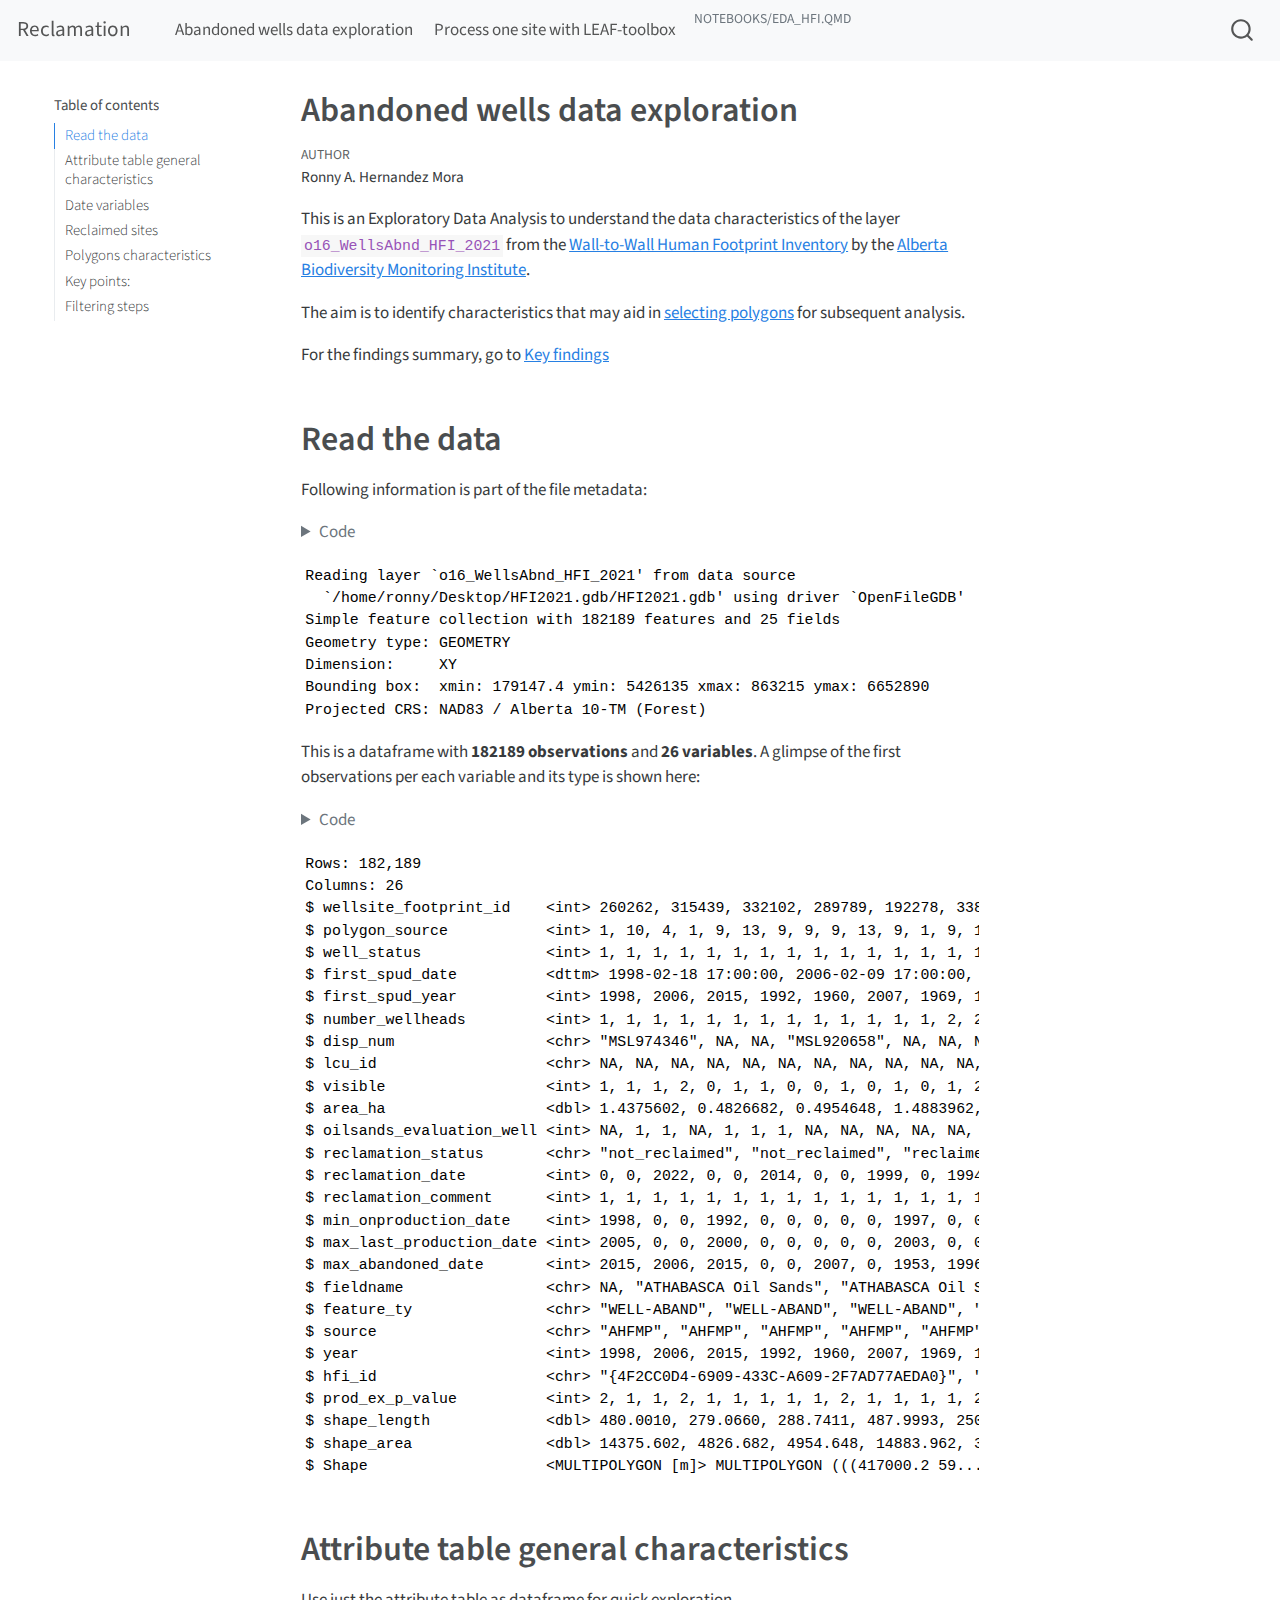
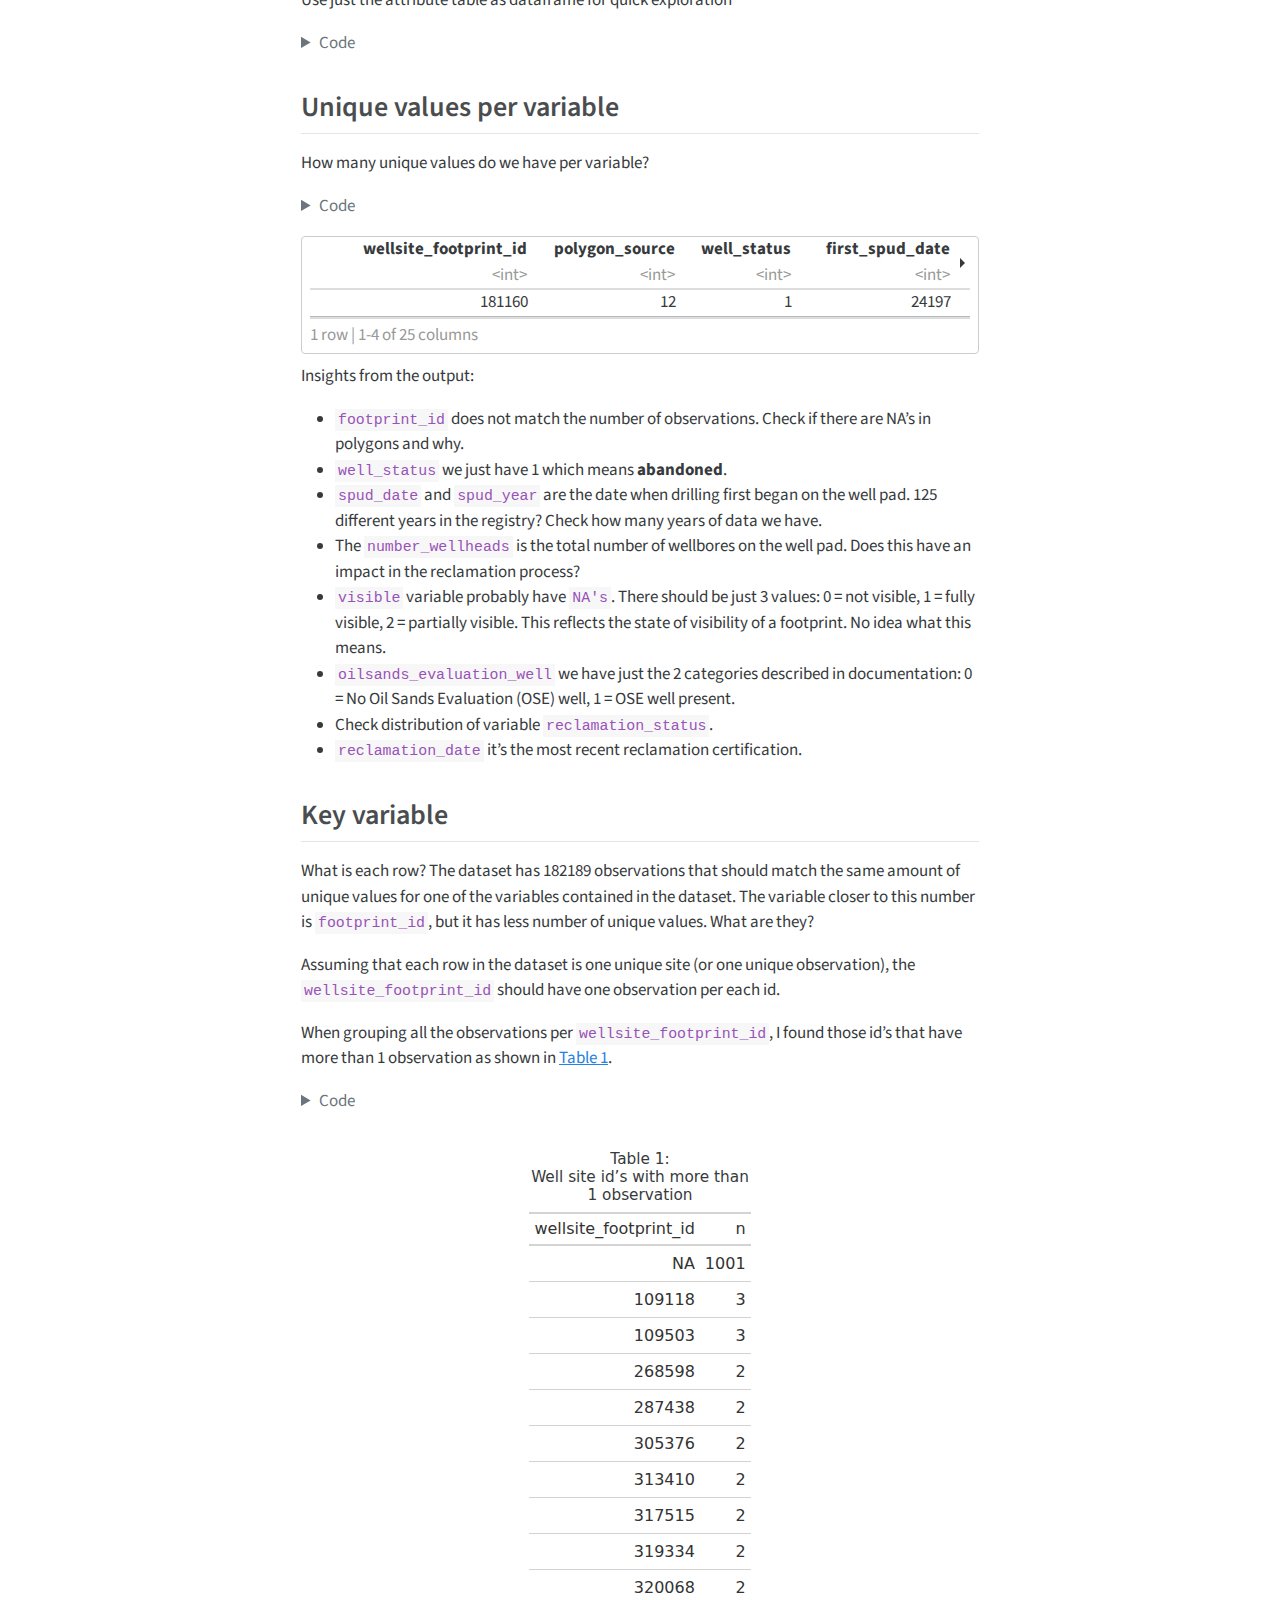
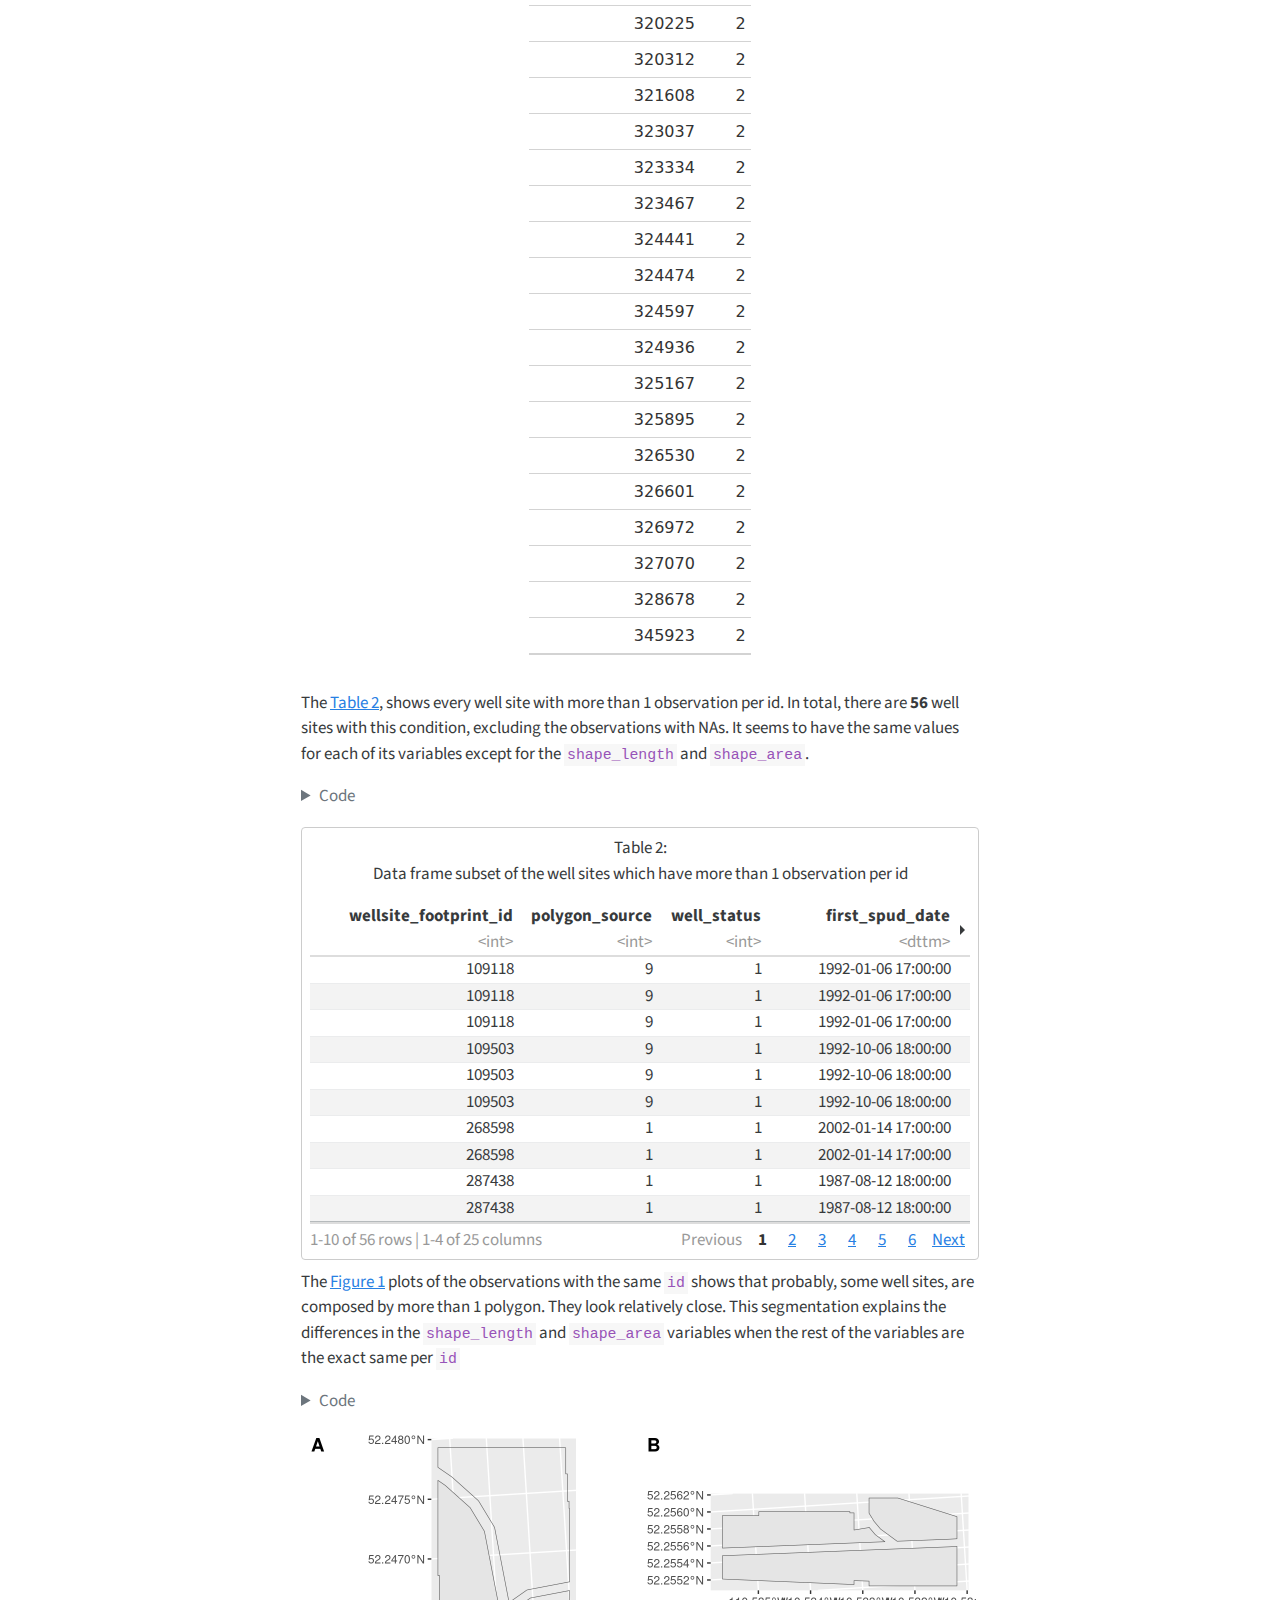
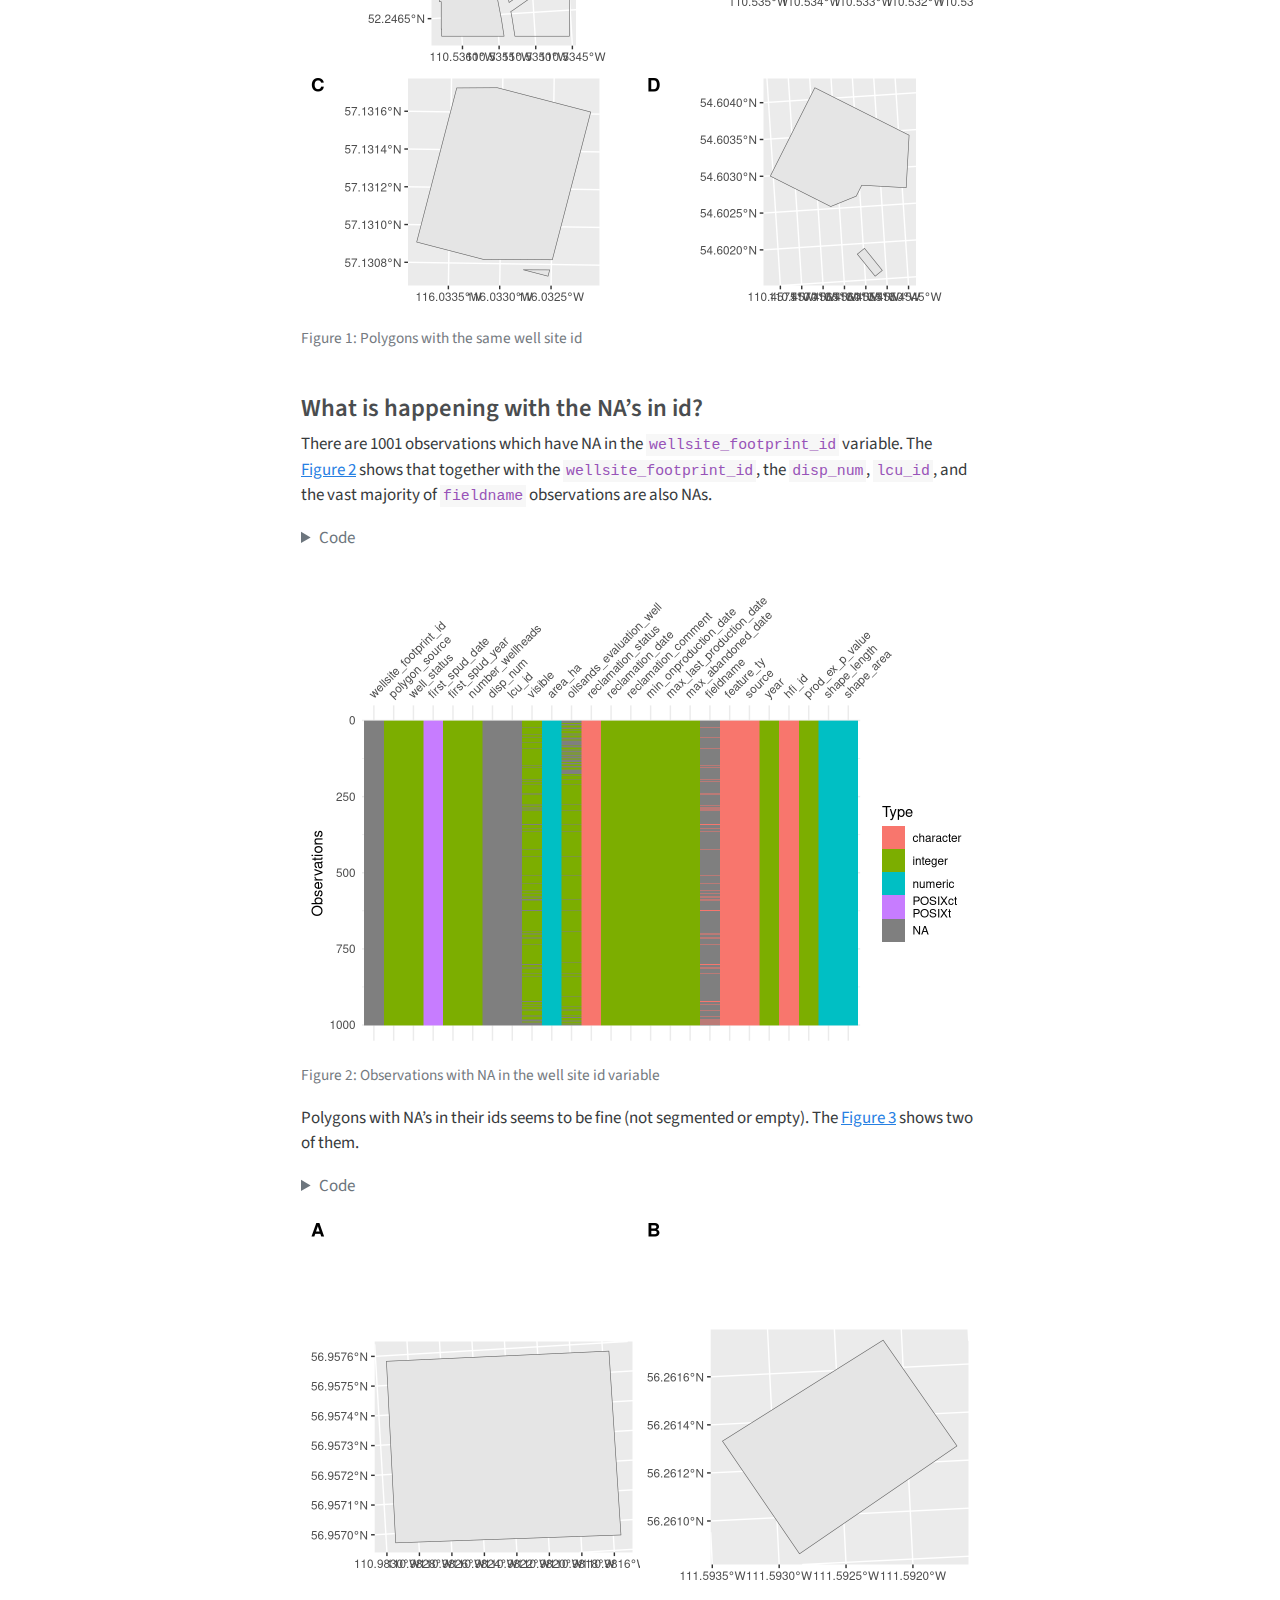
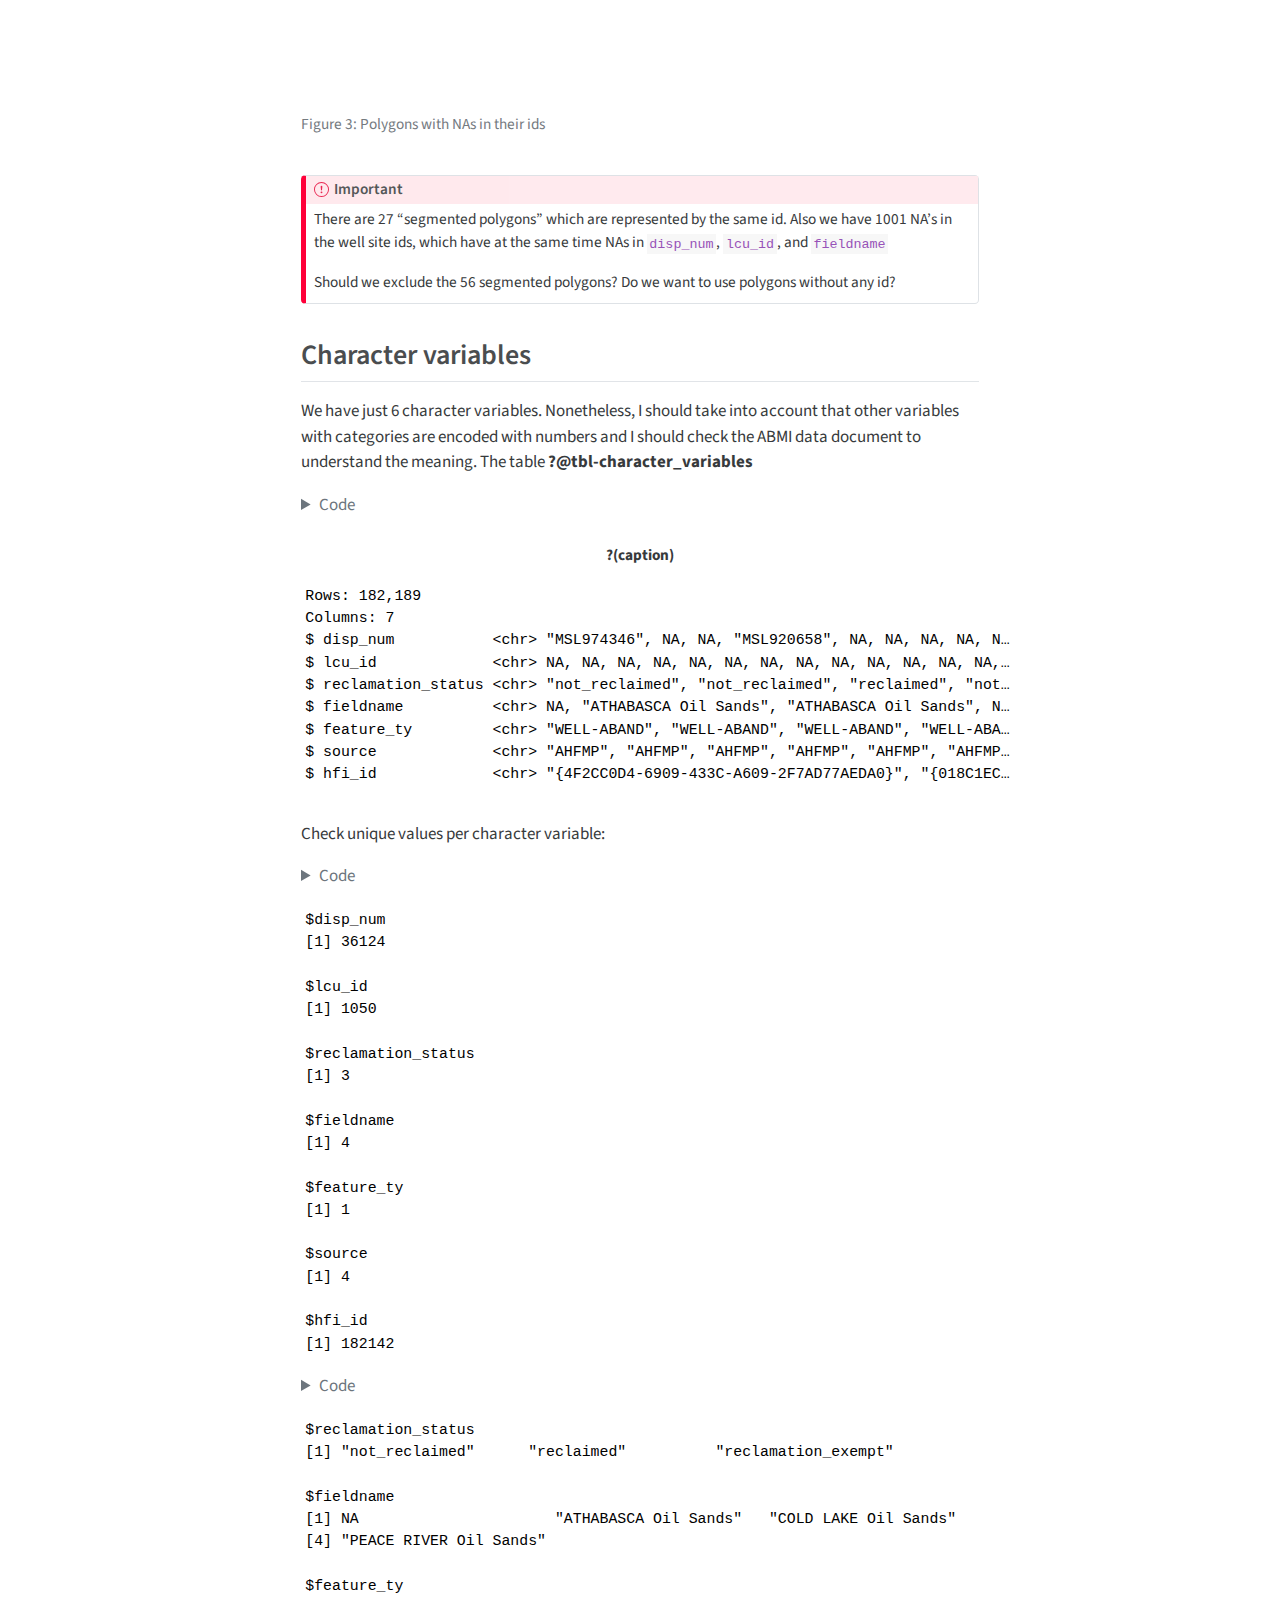
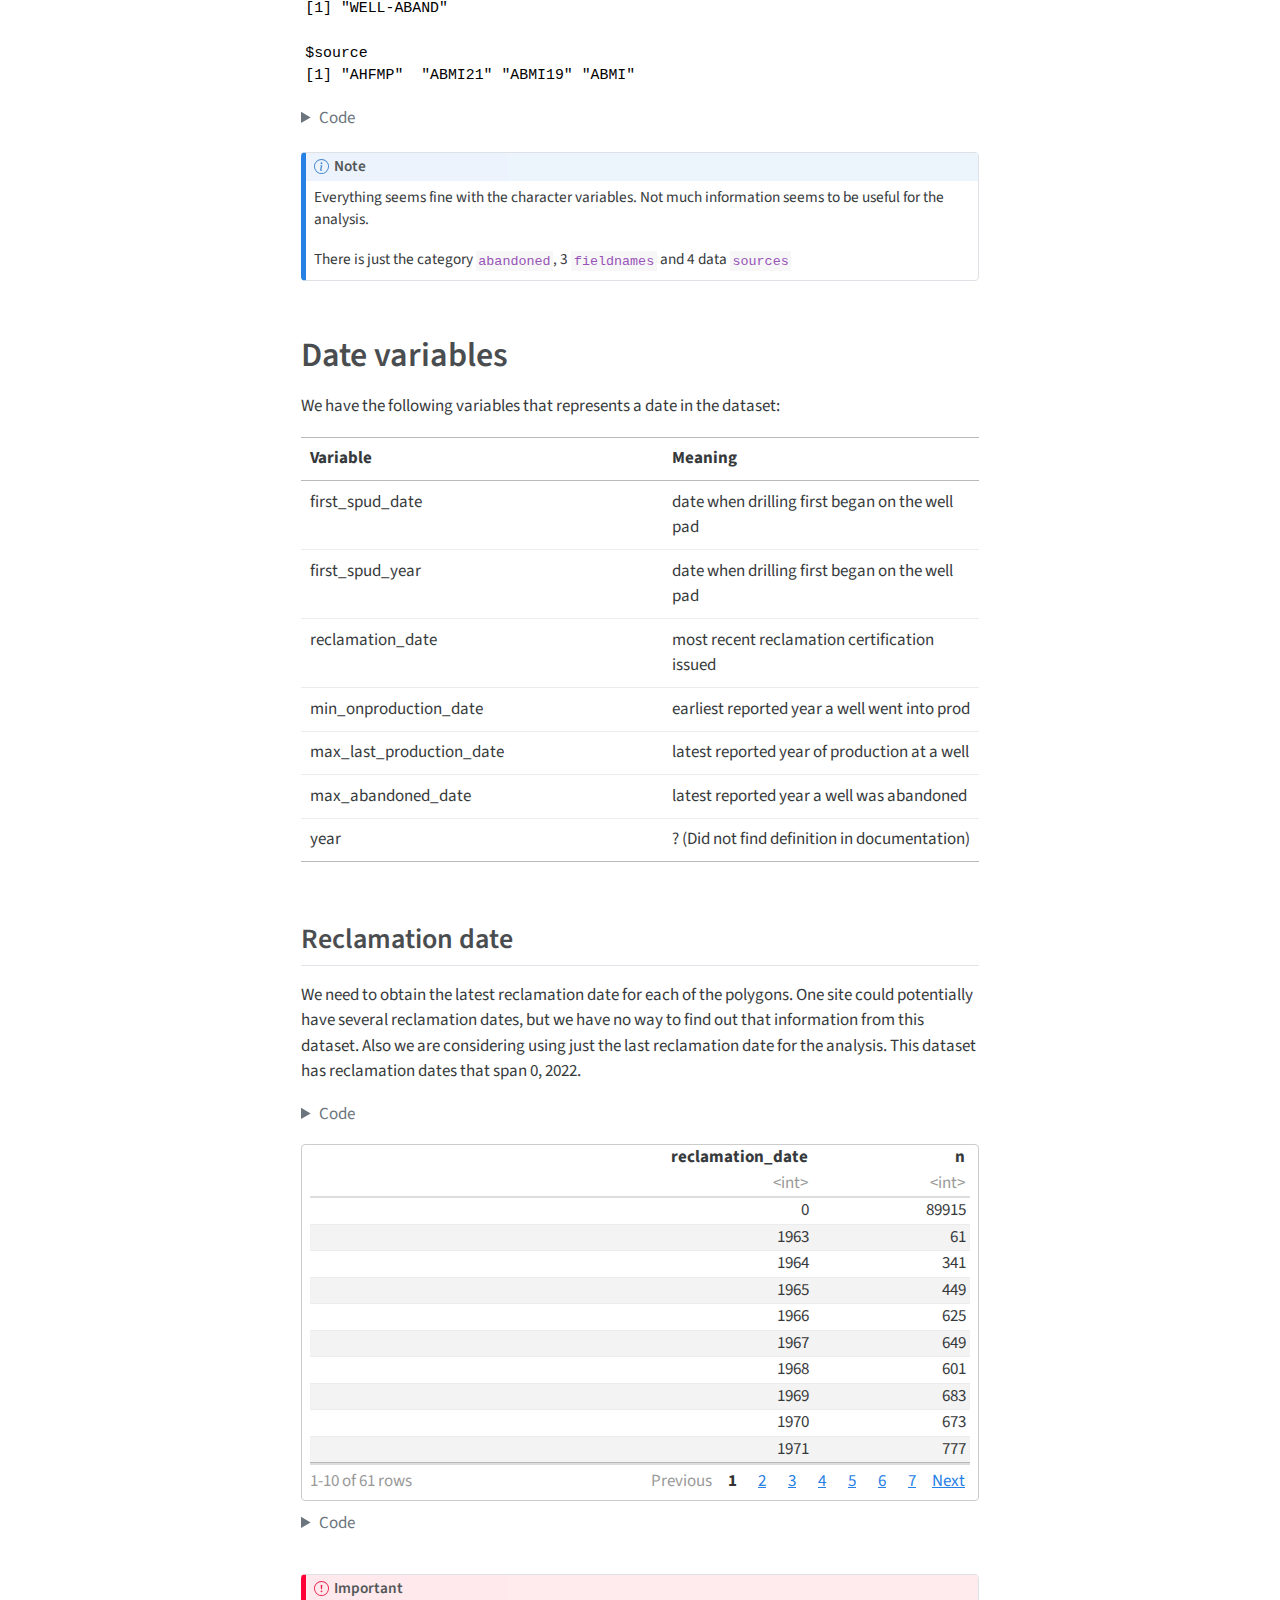
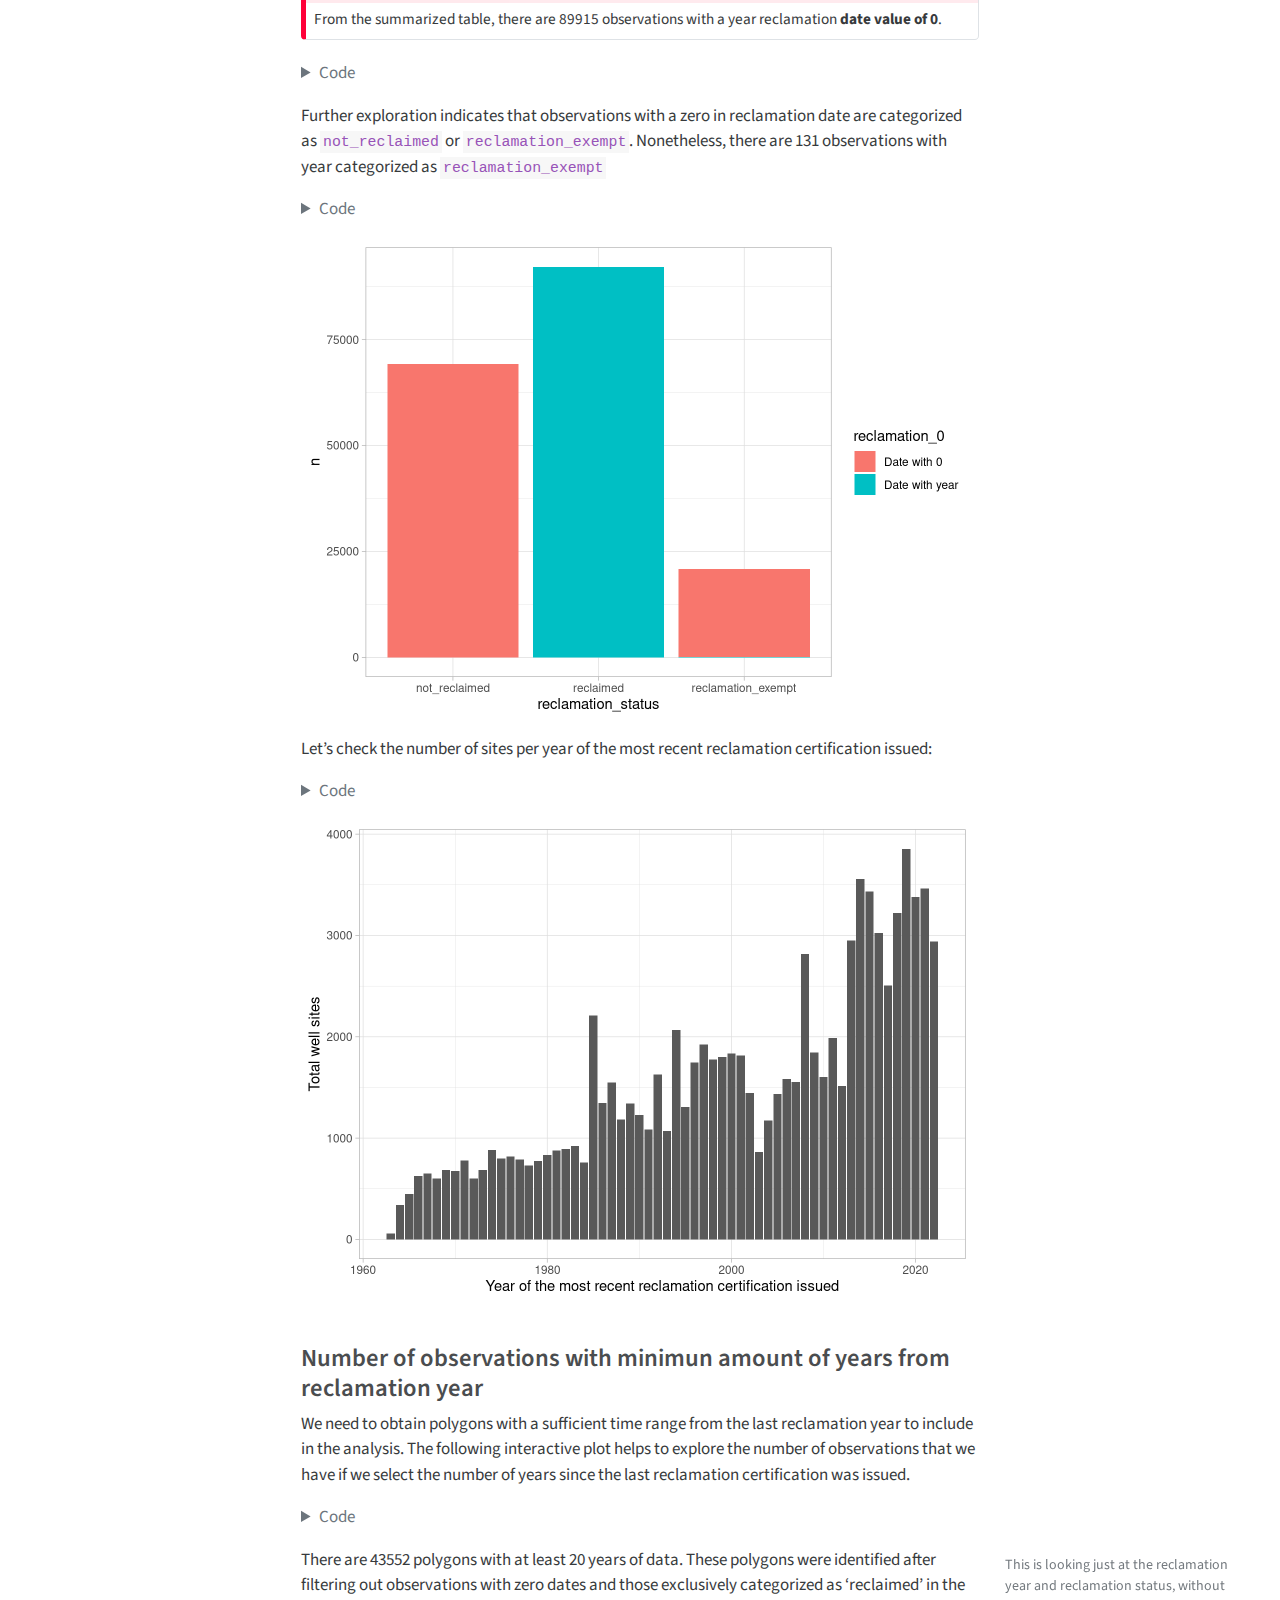
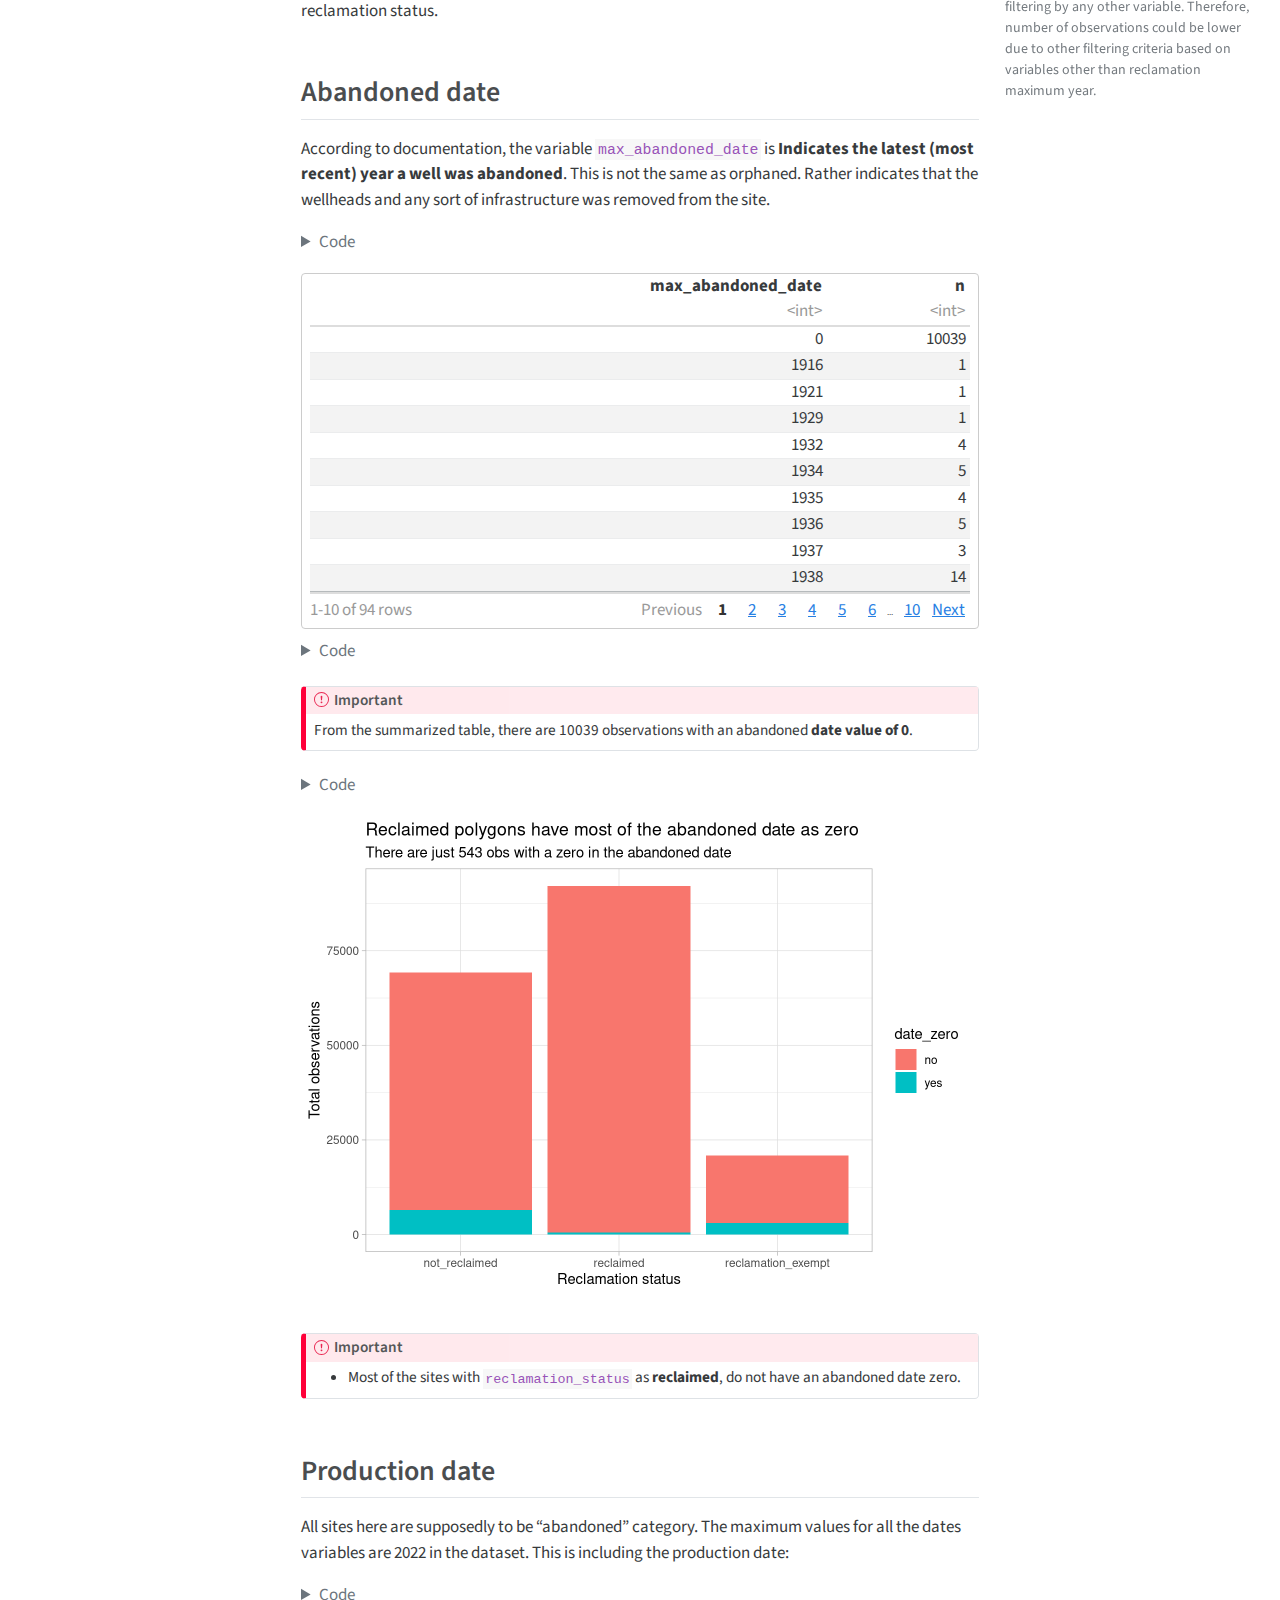
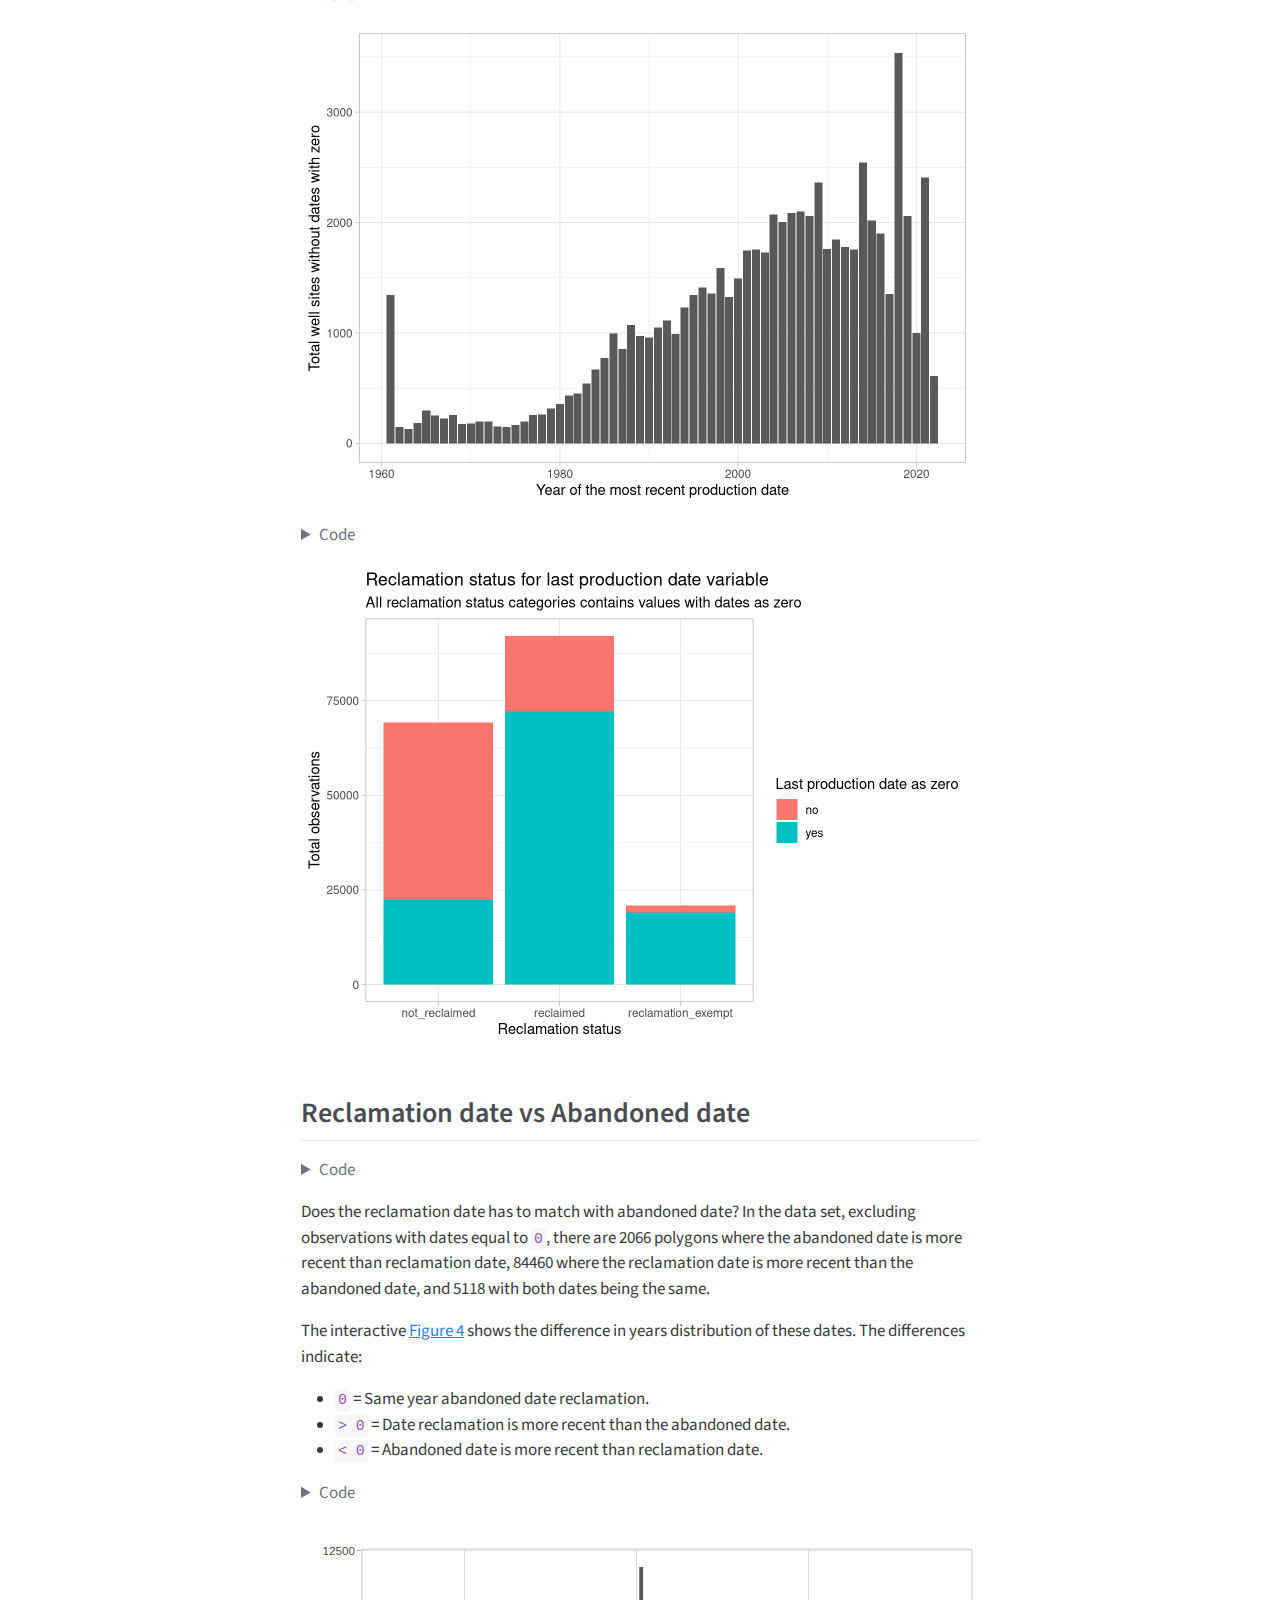
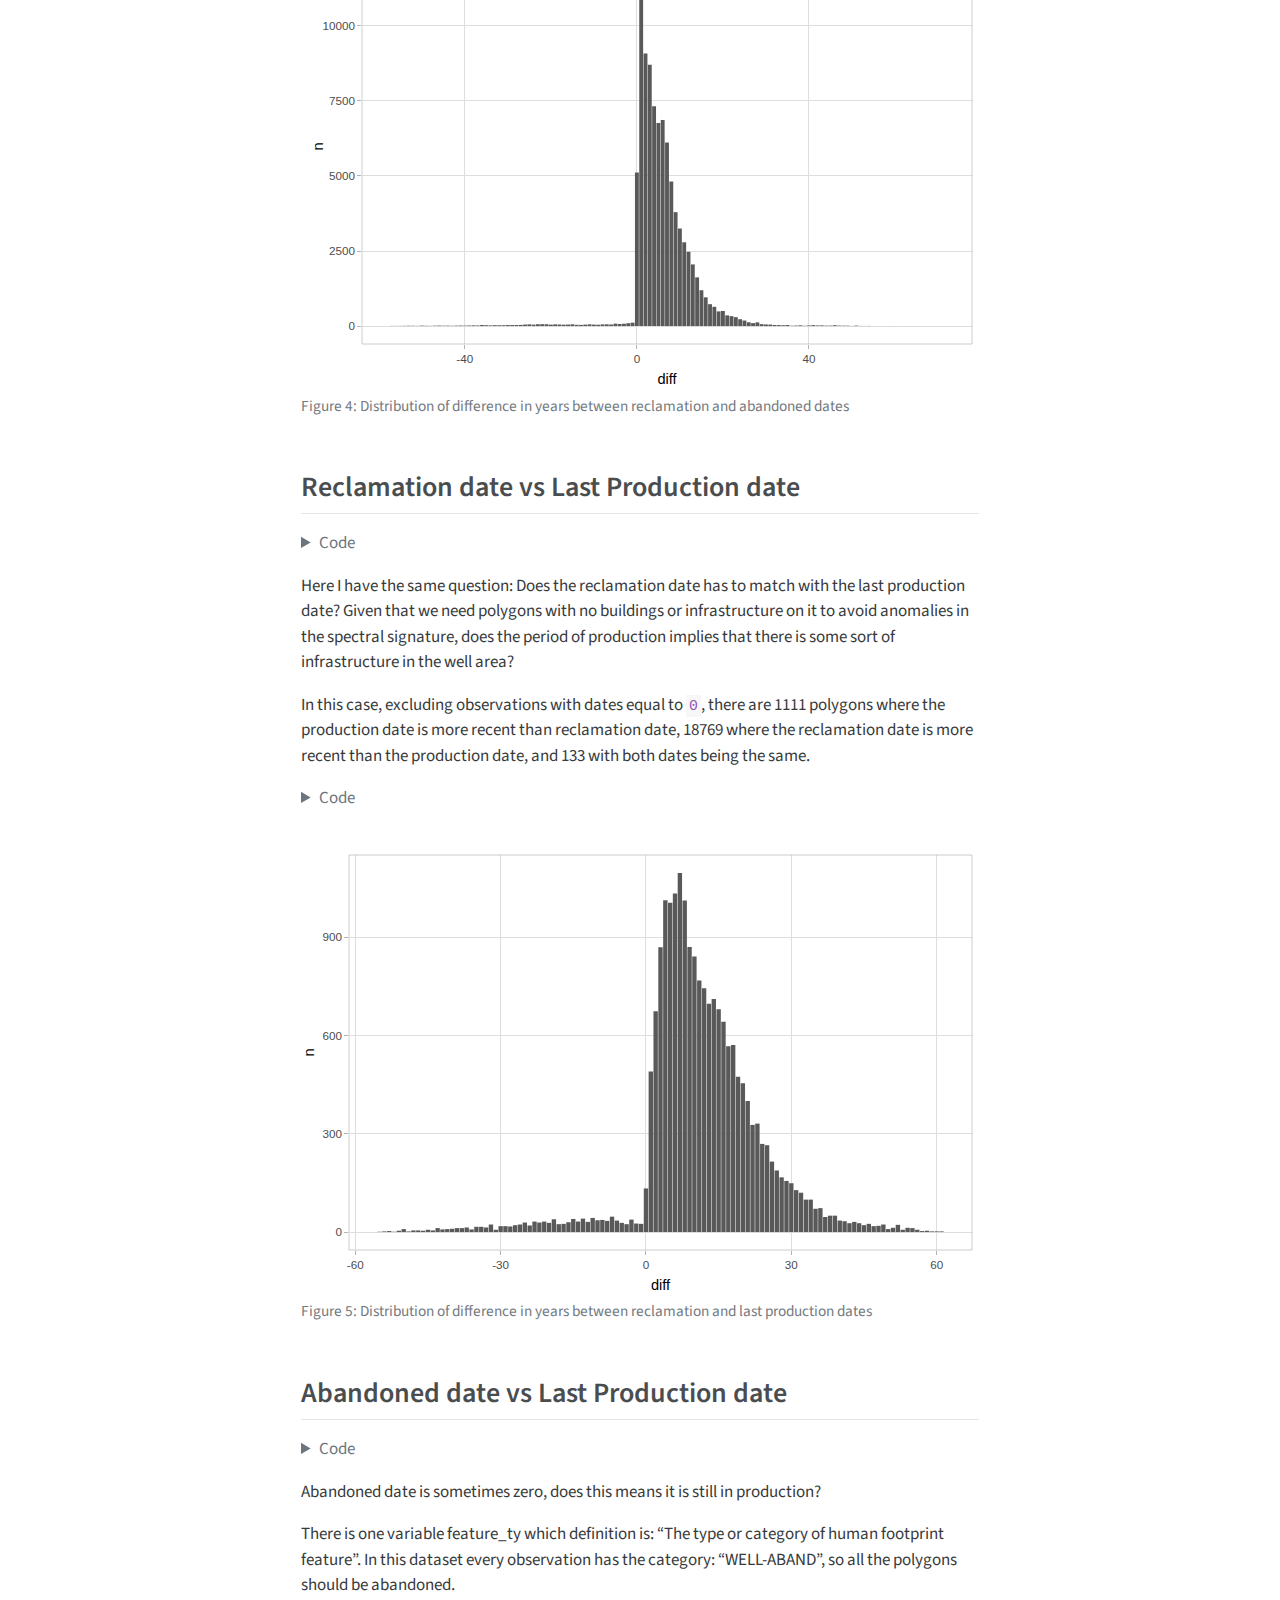
==== abandoned_wells.html @ 8b1ae74c "Built site for gh-pages" ====
<!DOCTYPE html>
<html xmlns="http://www.w3.org/1999/xhtml" lang="en" xml:lang="en"><head>

<meta charset="utf-8">
<meta name="generator" content="quarto-1.3.450">

<meta name="viewport" content="width=device-width, initial-scale=1.0, user-scalable=yes">

<meta name="author" content="Ronny A. Hernandez Mora">

<title>Reclamation - Abandoned wells data exploration</title>
<style>
code{white-space: pre-wrap;}
span.smallcaps{font-variant: small-caps;}
div.columns{display: flex; gap: min(4vw, 1.5em);}
div.column{flex: auto; overflow-x: auto;}
div.hanging-indent{margin-left: 1.5em; text-indent: -1.5em;}
ul.task-list{list-style: none;}
ul.task-list li input[type="checkbox"] {
  width: 0.8em;
  margin: 0 0.8em 0.2em -1em; /* quarto-specific, see https://github.com/quarto-dev/quarto-cli/issues/4556 */ 
  vertical-align: middle;
}
/* CSS for syntax highlighting */
pre > code.sourceCode { white-space: pre; position: relative; }
pre > code.sourceCode > span { display: inline-block; line-height: 1.25; }
pre > code.sourceCode > span:empty { height: 1.2em; }
.sourceCode { overflow: visible; }
code.sourceCode > span { color: inherit; text-decoration: inherit; }
div.sourceCode { margin: 1em 0; }
pre.sourceCode { margin: 0; }
@media screen {
div.sourceCode { overflow: auto; }
}
@media print {
pre > code.sourceCode { white-space: pre-wrap; }
pre > code.sourceCode > span { text-indent: -5em; padding-left: 5em; }
}
pre.numberSource code
  { counter-reset: source-line 0; }
pre.numberSource code > span
  { position: relative; left: -4em; counter-increment: source-line; }
pre.numberSource code > span > a:first-child::before
  { content: counter(source-line);
    position: relative; left: -1em; text-align: right; vertical-align: baseline;
    border: none; display: inline-block;
    -webkit-touch-callout: none; -webkit-user-select: none;
    -khtml-user-select: none; -moz-user-select: none;
    -ms-user-select: none; user-select: none;
    padding: 0 4px; width: 4em;
  }
pre.numberSource { margin-left: 3em;  padding-left: 4px; }
div.sourceCode
  {   }
@media screen {
pre > code.sourceCode > span > a:first-child::before { text-decoration: underline; }
}
</style>


<script src="site_libs/quarto-nav/quarto-nav.js"></script>
<script src="site_libs/quarto-nav/headroom.min.js"></script>
<script src="site_libs/clipboard/clipboard.min.js"></script>
<script src="site_libs/quarto-search/autocomplete.umd.js"></script>
<script src="site_libs/quarto-search/fuse.min.js"></script>
<script src="site_libs/quarto-search/quarto-search.js"></script>
<meta name="quarto:offset" content="./">
<script src="site_libs/quarto-html/quarto.js"></script>
<script src="site_libs/quarto-html/popper.min.js"></script>
<script src="site_libs/quarto-html/tippy.umd.min.js"></script>
<script src="site_libs/quarto-html/anchor.min.js"></script>
<link href="site_libs/quarto-html/tippy.css" rel="stylesheet">
<link href="site_libs/quarto-html/quarto-syntax-highlighting.css" rel="stylesheet" id="quarto-text-highlighting-styles">
<script src="site_libs/bootstrap/bootstrap.min.js"></script>
<link href="site_libs/bootstrap/bootstrap-icons.css" rel="stylesheet">
<link href="site_libs/bootstrap/bootstrap.min.css" rel="stylesheet" id="quarto-bootstrap" data-mode="light">
<script id="quarto-search-options" type="application/json">{
  "location": "navbar",
  "copy-button": false,
  "collapse-after": 3,
  "panel-placement": "end",
  "type": "overlay",
  "limit": 20,
  "language": {
    "search-no-results-text": "No results",
    "search-matching-documents-text": "matching documents",
    "search-copy-link-title": "Copy link to search",
    "search-hide-matches-text": "Hide additional matches",
    "search-more-match-text": "more match in this document",
    "search-more-matches-text": "more matches in this document",
    "search-clear-button-title": "Clear",
    "search-detached-cancel-button-title": "Cancel",
    "search-submit-button-title": "Submit",
    "search-label": "Search"
  }
}</script>

<link href="site_libs/pagedtable-1.1/css/pagedtable.css" rel="stylesheet">
<script src="site_libs/pagedtable-1.1/js/pagedtable.js"></script>
<link href="site_libs/htmltools-fill-0.5.8/fill.css" rel="stylesheet">
<script src="site_libs/htmlwidgets-1.6.4/htmlwidgets.js"></script>
<script src="site_libs/plotly-binding-4.10.4/plotly.js"></script>
<script src="site_libs/typedarray-0.1/typedarray.min.js"></script>
<script src="site_libs/jquery-3.6.0/jquery-3.6.0.min.js"></script>
<link href="site_libs/crosstalk-1.2.1/css/crosstalk.min.css" rel="stylesheet">
<script src="site_libs/crosstalk-1.2.1/js/crosstalk.min.js"></script>
<link href="site_libs/plotly-htmlwidgets-css-2.11.1/plotly-htmlwidgets.css" rel="stylesheet">
<script src="site_libs/plotly-main-2.11.1/plotly-latest.min.js"></script>
<link href="site_libs/datatables-css-0.0.0/datatables-crosstalk.css" rel="stylesheet">
<script src="site_libs/datatables-binding-0.32/datatables.js"></script>
<link href="site_libs/dt-core-1.13.6/css/jquery.dataTables.min.css" rel="stylesheet">
<link href="site_libs/dt-core-1.13.6/css/jquery.dataTables.extra.css" rel="stylesheet">
<script src="site_libs/dt-core-1.13.6/js/jquery.dataTables.min.js"></script>


<link rel="stylesheet" href="styles.css">
</head>

<body class="floating nav-fixed slimcontent">

<div id="quarto-search-results"></div>
  <header id="quarto-header" class="headroom fixed-top">
    <nav class="navbar navbar-expand-lg navbar-dark ">
      <div class="navbar-container container-fluid">
      <div class="navbar-brand-container">
    <a class="navbar-brand" href="./index.html">
    <span class="navbar-title">Reclamation</span>
    </a>
  </div>
            <div id="quarto-search" class="" title="Search"></div>
          <button class="navbar-toggler" type="button" data-bs-toggle="collapse" data-bs-target="#navbarCollapse" aria-controls="navbarCollapse" aria-expanded="false" aria-label="Toggle navigation" onclick="if (window.quartoToggleHeadroom) { window.quartoToggleHeadroom(); }">
  <span class="navbar-toggler-icon"></span>
</button>
          <div class="collapse navbar-collapse" id="navbarCollapse">
            <ul class="navbar-nav navbar-nav-scroll me-auto">
  <li class="nav-item">
    <a class="nav-link" href="./notebooks/abandoned_wells.html" rel="" target="">
 <span class="menu-text">Abandoned wells data exploration</span></a>
  </li>  
  <li class="nav-item">
    <a class="nav-link" href="./notebooks/leaf_process.html" rel="" target="">
 <span class="menu-text">Process one site with LEAF-toolbox</span></a>
  </li>  
  <li class="dropdown-header">
 <span class="menu-text">notebooks/eda_hfi.qmd</span></li>
</ul>
            <div class="quarto-navbar-tools ms-auto">
</div>
          </div> <!-- /navcollapse -->
      </div> <!-- /container-fluid -->
    </nav>
</header>
<!-- content -->
<div id="quarto-content" class="quarto-container page-columns page-rows-contents page-layout-article page-navbar">
<!-- sidebar -->
  <nav id="quarto-sidebar" class="sidebar collapse collapse-horizontal sidebar-navigation floating overflow-auto">
    <nav id="TOC" role="doc-toc" class="toc-active">
    <h2 id="toc-title">Table of contents</h2>
   
  <ul>
  <li><a href="#read-the-data" id="toc-read-the-data" class="nav-link active" data-scroll-target="#read-the-data">Read the data</a></li>
  <li><a href="#attribute-table-general-characteristics" id="toc-attribute-table-general-characteristics" class="nav-link" data-scroll-target="#attribute-table-general-characteristics">Attribute table general characteristics</a>
  <ul class="collapse">
  <li><a href="#unique-values-per-variable" id="toc-unique-values-per-variable" class="nav-link" data-scroll-target="#unique-values-per-variable">Unique values per variable</a></li>
  <li><a href="#key-variable" id="toc-key-variable" class="nav-link" data-scroll-target="#key-variable">Key variable</a>
  <ul class="collapse">
  <li><a href="#what-is-happening-with-the-nas-in-id" id="toc-what-is-happening-with-the-nas-in-id" class="nav-link" data-scroll-target="#what-is-happening-with-the-nas-in-id">What is happening with the NA’s in id?</a></li>
  </ul></li>
  <li><a href="#character-variables" id="toc-character-variables" class="nav-link" data-scroll-target="#character-variables">Character variables</a></li>
  </ul></li>
  <li><a href="#date-variables" id="toc-date-variables" class="nav-link" data-scroll-target="#date-variables">Date variables</a>
  <ul class="collapse">
  <li><a href="#reclamation-date" id="toc-reclamation-date" class="nav-link" data-scroll-target="#reclamation-date">Reclamation date</a>
  <ul class="collapse">
  <li><a href="#number-of-observations-with-minimun-amount-of-years-from-reclamation-year" id="toc-number-of-observations-with-minimun-amount-of-years-from-reclamation-year" class="nav-link" data-scroll-target="#number-of-observations-with-minimun-amount-of-years-from-reclamation-year">Number of observations with minimun amount of years from reclamation year</a></li>
  </ul></li>
  <li><a href="#abandoned-date" id="toc-abandoned-date" class="nav-link" data-scroll-target="#abandoned-date">Abandoned date</a></li>
  <li><a href="#production-date" id="toc-production-date" class="nav-link" data-scroll-target="#production-date">Production date</a></li>
  <li><a href="#reclamation-date-vs-abandoned-date" id="toc-reclamation-date-vs-abandoned-date" class="nav-link" data-scroll-target="#reclamation-date-vs-abandoned-date">Reclamation date vs Abandoned date</a></li>
  <li><a href="#reclamation-date-vs-last-production-date" id="toc-reclamation-date-vs-last-production-date" class="nav-link" data-scroll-target="#reclamation-date-vs-last-production-date">Reclamation date vs Last Production date</a></li>
  <li><a href="#abandoned-date-vs-last-production-date" id="toc-abandoned-date-vs-last-production-date" class="nav-link" data-scroll-target="#abandoned-date-vs-last-production-date">Abandoned date vs Last Production date</a></li>
  </ul></li>
  <li><a href="#reclaimed-sites" id="toc-reclaimed-sites" class="nav-link" data-scroll-target="#reclaimed-sites">Reclaimed sites</a></li>
  <li><a href="#polygons-characteristics" id="toc-polygons-characteristics" class="nav-link" data-scroll-target="#polygons-characteristics">Polygons characteristics</a></li>
  <li><a href="#key-points" id="toc-key-points" class="nav-link" data-scroll-target="#key-points">Key points:</a></li>
  <li><a href="#filtering-steps" id="toc-filtering-steps" class="nav-link" data-scroll-target="#filtering-steps">Filtering steps</a></li>
  </ul>
</nav>
</nav>
<div id="quarto-sidebar-glass" data-bs-toggle="collapse" data-bs-target="#quarto-sidebar,#quarto-sidebar-glass"></div>
<!-- margin-sidebar -->
    <div id="quarto-margin-sidebar" class="sidebar margin-sidebar">
    </div>
<!-- main -->
<main class="content page-columns page-full" id="quarto-document-content">

<header id="title-block-header" class="quarto-title-block default">
<div class="quarto-title">
<h1 class="title">Abandoned wells data exploration</h1>
</div>



<div class="quarto-title-meta">

    <div>
    <div class="quarto-title-meta-heading">Author</div>
    <div class="quarto-title-meta-contents">
             <p>Ronny A. Hernandez Mora </p>
          </div>
  </div>
    
  
    
  </div>
  

</header>

<p>This is an Exploratory Data Analysis to understand the data characteristics of the layer <code>o16_WellsAbnd_HFI_2021</code> from the <a href="https://abmi.ca/home/data-analytics/da-top/da-product-overview/Human-Footprint-Products/HF-inventory.html">Wall-to-Wall Human Footprint Inventory</a> by the <a href="https://abmi.ca/home.html">Alberta Biodiversity Monitoring Institute</a>.</p>
<p>The aim is to identify characteristics that may aid in <a href="https://github.com/ronnyhdez/reclaimed_sites_ab/issues/6">selecting polygons</a> for subsequent analysis.</p>
<p>For the findings summary, go to <a href="https://ronnyhdez.github.io/reclaimed_sites_ab/abandoned_wells.html#key-points">Key findings</a></p>
<section id="read-the-data" class="level1">
<h1>Read the data</h1>
<p>Following information is part of the file metadata:</p>
<div class="cell">
<details>
<summary>Code</summary>
<div class="sourceCode cell-code" id="cb1"><pre class="sourceCode numberSource r number-lines code-with-copy"><code class="sourceCode r"><span id="cb1-1"><a href="#cb1-1"></a>abandoned_wells <span class="ot">&lt;-</span> <span class="fu">st_read</span>(<span class="at">dsn =</span> here<span class="sc">::</span><span class="fu">here</span>(<span class="st">'data/HFI2021.gdb/HFI2021.gdb'</span>),</span>
<span id="cb1-2"><a href="#cb1-2"></a>                           <span class="at">layer =</span> <span class="st">'o16_WellsAbnd_HFI_2021'</span>) <span class="sc">|&gt;</span> </span>
<span id="cb1-3"><a href="#cb1-3"></a>        <span class="fu">clean_names</span>() <span class="sc">|&gt;</span></span>
<span id="cb1-4"><a href="#cb1-4"></a>        <span class="fu">mutate</span>(<span class="at">reclamation_status =</span> <span class="fu">case_when</span>(</span>
<span id="cb1-5"><a href="#cb1-5"></a>               reclamation_status <span class="sc">==</span> <span class="dv">1</span> <span class="sc">~</span> <span class="st">"not_reclaimed"</span>,</span>
<span id="cb1-6"><a href="#cb1-6"></a>               reclamation_status <span class="sc">==</span> <span class="dv">2</span> <span class="sc">~</span> <span class="st">"reclamation_exempt"</span>,</span>
<span id="cb1-7"><a href="#cb1-7"></a>               reclamation_status <span class="sc">==</span> <span class="dv">3</span> <span class="sc">~</span> <span class="st">"reclaimed"</span>,</span>
<span id="cb1-8"><a href="#cb1-8"></a>               <span class="at">.default =</span> <span class="st">"no_data"</span></span>
<span id="cb1-9"><a href="#cb1-9"></a>        )) </span></code><button title="Copy to Clipboard" class="code-copy-button"><i class="bi"></i></button></pre></div>
</details>
<div class="cell-output cell-output-stdout">
<pre><code>Reading layer `o16_WellsAbnd_HFI_2021' from data source 
  `/home/ronny/Desktop/HFI2021.gdb/HFI2021.gdb' using driver `OpenFileGDB'
Simple feature collection with 182189 features and 25 fields
Geometry type: GEOMETRY
Dimension:     XY
Bounding box:  xmin: 179147.4 ymin: 5426135 xmax: 863215 ymax: 6652890
Projected CRS: NAD83 / Alberta 10-TM (Forest)</code></pre>
</div>
</div>
<p>This is a dataframe with <strong>182189 observations</strong> and <strong>26 variables</strong>. A glimpse of the first observations per each variable and its type is shown here:</p>
<div class="cell">
<details>
<summary>Code</summary>
<div class="sourceCode cell-code" id="cb3"><pre class="sourceCode numberSource r number-lines code-with-copy"><code class="sourceCode r"><span id="cb3-1"><a href="#cb3-1"></a><span class="fu">glimpse</span>(abandoned_wells)</span></code><button title="Copy to Clipboard" class="code-copy-button"><i class="bi"></i></button></pre></div>
</details>
<div class="cell-output cell-output-stdout">
<pre><code>Rows: 182,189
Columns: 26
$ wellsite_footprint_id    &lt;int&gt; 260262, 315439, 332102, 289789, 192278, 33825…
$ polygon_source           &lt;int&gt; 1, 10, 4, 1, 9, 13, 9, 9, 9, 13, 9, 1, 9, 1, …
$ well_status              &lt;int&gt; 1, 1, 1, 1, 1, 1, 1, 1, 1, 1, 1, 1, 1, 1, 1, …
$ first_spud_date          &lt;dttm&gt; 1998-02-18 17:00:00, 2006-02-09 17:00:00, 20…
$ first_spud_year          &lt;int&gt; 1998, 2006, 2015, 1992, 1960, 2007, 1969, 195…
$ number_wellheads         &lt;int&gt; 1, 1, 1, 1, 1, 1, 1, 1, 1, 1, 1, 1, 1, 2, 2, …
$ disp_num                 &lt;chr&gt; "MSL974346", NA, NA, "MSL920658", NA, NA, NA,…
$ lcu_id                   &lt;chr&gt; NA, NA, NA, NA, NA, NA, NA, NA, NA, NA, NA, N…
$ visible                  &lt;int&gt; 1, 1, 1, 2, 0, 1, 1, 0, 0, 1, 0, 1, 0, 1, 2, …
$ area_ha                  &lt;dbl&gt; 1.4375602, 0.4826682, 0.4954648, 1.4883962, 0…
$ oilsands_evaluation_well &lt;int&gt; NA, 1, 1, NA, 1, 1, 1, NA, NA, NA, NA, NA, NA…
$ reclamation_status       &lt;chr&gt; "not_reclaimed", "not_reclaimed", "reclaimed"…
$ reclamation_date         &lt;int&gt; 0, 0, 2022, 0, 0, 2014, 0, 0, 1999, 0, 1994, …
$ reclamation_comment      &lt;int&gt; 1, 1, 1, 1, 1, 1, 1, 1, 1, 1, 1, 1, 1, 1, 1, …
$ min_onproduction_date    &lt;int&gt; 1998, 0, 0, 1992, 0, 0, 0, 0, 0, 1997, 0, 0, …
$ max_last_production_date &lt;int&gt; 2005, 0, 0, 2000, 0, 0, 0, 0, 0, 2003, 0, 0, …
$ max_abandoned_date       &lt;int&gt; 2015, 2006, 2015, 0, 0, 2007, 0, 1953, 1996, …
$ fieldname                &lt;chr&gt; NA, "ATHABASCA Oil Sands", "ATHABASCA Oil San…
$ feature_ty               &lt;chr&gt; "WELL-ABAND", "WELL-ABAND", "WELL-ABAND", "WE…
$ source                   &lt;chr&gt; "AHFMP", "AHFMP", "AHFMP", "AHFMP", "AHFMP", …
$ year                     &lt;int&gt; 1998, 2006, 2015, 1992, 1960, 2007, 1969, 195…
$ hfi_id                   &lt;chr&gt; "{4F2CC0D4-6909-433C-A609-2F7AD77AEDA0}", "{0…
$ prod_ex_p_value          &lt;int&gt; 2, 1, 1, 2, 1, 1, 1, 1, 1, 2, 1, 1, 1, 1, 2, …
$ shape_length             &lt;dbl&gt; 480.0010, 279.0660, 288.7411, 487.9993, 250.6…
$ shape_area               &lt;dbl&gt; 14375.602, 4826.682, 4954.648, 14883.962, 392…
$ Shape                    &lt;MULTIPOLYGON [m]&gt; MULTIPOLYGON (((417000.2 59..., …</code></pre>
</div>
</div>
</section>
<section id="attribute-table-general-characteristics" class="level1">
<h1>Attribute table general characteristics</h1>
<p>Use just the attribute table as dataframe for quick exploration</p>
<div class="cell">
<details>
<summary>Code</summary>
<div class="sourceCode cell-code" id="cb5"><pre class="sourceCode numberSource r number-lines code-with-copy"><code class="sourceCode r"><span id="cb5-1"><a href="#cb5-1"></a>abandoned_wells_df <span class="ot">&lt;-</span> abandoned_wells <span class="sc">|&gt;</span> </span>
<span id="cb5-2"><a href="#cb5-2"></a>        <span class="fu">st_drop_geometry</span>()</span></code><button title="Copy to Clipboard" class="code-copy-button"><i class="bi"></i></button></pre></div>
</details>
</div>
<section id="unique-values-per-variable" class="level2">
<h2 class="anchored" data-anchor-id="unique-values-per-variable">Unique values per variable</h2>
<p>How many unique values do we have per variable?</p>
<div class="cell">
<details>
<summary>Code</summary>
<div class="sourceCode cell-code" id="cb6"><pre class="sourceCode numberSource r number-lines code-with-copy"><code class="sourceCode r"><span id="cb6-1"><a href="#cb6-1"></a>abandoned_wells_df <span class="sc">|&gt;</span> </span>
<span id="cb6-2"><a href="#cb6-2"></a>        <span class="fu">map_dfr</span>(<span class="sc">~</span><span class="fu">n_distinct</span>(.x)) <span class="sc">|&gt;</span> </span>
<span id="cb6-3"><a href="#cb6-3"></a>        <span class="fu">paged_table</span>()</span></code><button title="Copy to Clipboard" class="code-copy-button"><i class="bi"></i></button></pre></div>
</details>
<div class="cell-output-display">

<div data-pagedtable="false">
  <script data-pagedtable-source="" type="application/json">
{"columns":[{"label":["wellsite_footprint_id"],"name":[1],"type":["int"],"align":["right"]},{"label":["polygon_source"],"name":[2],"type":["int"],"align":["right"]},{"label":["well_status"],"name":[3],"type":["int"],"align":["right"]},{"label":["first_spud_date"],"name":[4],"type":["int"],"align":["right"]},{"label":["first_spud_year"],"name":[5],"type":["int"],"align":["right"]},{"label":["number_wellheads"],"name":[6],"type":["int"],"align":["right"]},{"label":["disp_num"],"name":[7],"type":["int"],"align":["right"]},{"label":["lcu_id"],"name":[8],"type":["int"],"align":["right"]},{"label":["visible"],"name":[9],"type":["int"],"align":["right"]},{"label":["area_ha"],"name":[10],"type":["int"],"align":["right"]},{"label":["oilsands_evaluation_well"],"name":[11],"type":["int"],"align":["right"]},{"label":["reclamation_status"],"name":[12],"type":["int"],"align":["right"]},{"label":["reclamation_date"],"name":[13],"type":["int"],"align":["right"]},{"label":["reclamation_comment"],"name":[14],"type":["int"],"align":["right"]},{"label":["min_onproduction_date"],"name":[15],"type":["int"],"align":["right"]},{"label":["max_last_production_date"],"name":[16],"type":["int"],"align":["right"]},{"label":["max_abandoned_date"],"name":[17],"type":["int"],"align":["right"]},{"label":["fieldname"],"name":[18],"type":["int"],"align":["right"]},{"label":["feature_ty"],"name":[19],"type":["int"],"align":["right"]},{"label":["source"],"name":[20],"type":["int"],"align":["right"]},{"label":["year"],"name":[21],"type":["int"],"align":["right"]},{"label":["hfi_id"],"name":[22],"type":["int"],"align":["right"]},{"label":["prod_ex_p_value"],"name":[23],"type":["int"],"align":["right"]},{"label":["shape_length"],"name":[24],"type":["int"],"align":["right"]},{"label":["shape_area"],"name":[25],"type":["int"],"align":["right"]}],"data":[{"1":"181160","2":"12","3":"1","4":"24197","5":"125","6":"37","7":"36124","8":"1050","9":"4","10":"89029","11":"2","12":"3","13":"61","14":"2","15":"108","16":"63","17":"94","18":"4","19":"1","20":"4","21":"123","22":"182142","23":"2","24":"88803","25":"89075"}],"options":{"columns":{"min":{},"max":[10]},"rows":{"min":[10],"max":[10]},"pages":{}}}
  </script>
</div>
</div>
</div>
<p>Insights from the output:</p>
<ul>
<li><code>footprint_id</code> does not match the number of observations. Check if there are NA’s in polygons and why.</li>
<li><code>well_status</code> we just have 1 which means <strong>abandoned</strong>.</li>
<li><code>spud_date</code> and <code>spud_year</code> are the date when drilling first began on the well pad. 125 different years in the registry? Check how many years of data we have.</li>
<li>The <code>number_wellheads</code> is the total number of wellbores on the well pad. Does this have an impact in the reclamation process?</li>
<li><code>visible</code> variable probably have <code>NA's</code>. There should be just 3 values: 0 = not visible, 1 = fully visible, 2 = partially visible. This reflects the state of visibility of a footprint. No idea what this means.</li>
<li><code>oilsands_evaluation_well</code> we have just the 2 categories described in documentation: 0 = No Oil Sands Evaluation (OSE) well, 1 = OSE well present.</li>
<li>Check distribution of variable <code>reclamation_status</code>.</li>
<li><code>reclamation_date</code> it’s the most recent reclamation certification.</li>
</ul>
</section>
<section id="key-variable" class="level2">
<h2 class="anchored" data-anchor-id="key-variable">Key variable</h2>
<p>What is each row? The dataset has 182189 observations that should match the same amount of unique values for one of the variables contained in the dataset. The variable closer to this number is <code>footprint_id</code>, but it has less number of unique values. What are they?</p>
<p>Assuming that each row in the dataset is one unique site (or one unique observation), the <code>wellsite_footprint_id</code> should have one observation per each id.</p>
<p>When grouping all the observations per <code>wellsite_footprint_id</code>, I found those id’s that have more than 1 observation as shown in <a href="#tbl-id_tally">Table&nbsp;1</a>.</p>
<div class="cell">
<details>
<summary>Code</summary>
<div class="sourceCode cell-code" id="cb7"><pre class="sourceCode numberSource r number-lines code-with-copy"><code class="sourceCode r"><span id="cb7-1"><a href="#cb7-1"></a>abandoned_wells_df <span class="sc">|&gt;</span> </span>
<span id="cb7-2"><a href="#cb7-2"></a>        <span class="fu">group_by</span>(wellsite_footprint_id) <span class="sc">|&gt;</span> </span>
<span id="cb7-3"><a href="#cb7-3"></a>        <span class="fu">tally</span>(<span class="at">sort =</span> T) <span class="sc">|&gt;</span> </span>
<span id="cb7-4"><a href="#cb7-4"></a>        <span class="fu">filter</span>(n <span class="sc">&gt;</span> <span class="dv">1</span>) <span class="sc">|&gt;</span> </span>
<span id="cb7-5"><a href="#cb7-5"></a>        <span class="fu">gt</span>()</span></code><button title="Copy to Clipboard" class="code-copy-button"><i class="bi"></i></button></pre></div>
</details>
<div class="cell-output-display">
<div id="tbl-id_tally" class="anchored">

<div id="axvmglzspr" style="padding-left:0px;padding-right:0px;padding-top:10px;padding-bottom:10px;overflow-x:auto;overflow-y:auto;width:auto;height:auto;">
<style>#axvmglzspr table {
  font-family: system-ui, 'Segoe UI', Roboto, Helvetica, Arial, sans-serif, 'Apple Color Emoji', 'Segoe UI Emoji', 'Segoe UI Symbol', 'Noto Color Emoji';
  -webkit-font-smoothing: antialiased;
  -moz-osx-font-smoothing: grayscale;
}

#axvmglzspr thead, #axvmglzspr tbody, #axvmglzspr tfoot, #axvmglzspr tr, #axvmglzspr td, #axvmglzspr th {
  border-style: none;
}

#axvmglzspr p {
  margin: 0;
  padding: 0;
}

#axvmglzspr .gt_table {
  display: table;
  border-collapse: collapse;
  line-height: normal;
  margin-left: auto;
  margin-right: auto;
  color: #333333;
  font-size: 16px;
  font-weight: normal;
  font-style: normal;
  background-color: #FFFFFF;
  width: auto;
  border-top-style: solid;
  border-top-width: 2px;
  border-top-color: #A8A8A8;
  border-right-style: none;
  border-right-width: 2px;
  border-right-color: #D3D3D3;
  border-bottom-style: solid;
  border-bottom-width: 2px;
  border-bottom-color: #A8A8A8;
  border-left-style: none;
  border-left-width: 2px;
  border-left-color: #D3D3D3;
}

#axvmglzspr .gt_caption {
  padding-top: 4px;
  padding-bottom: 4px;
}

#axvmglzspr .gt_title {
  color: #333333;
  font-size: 125%;
  font-weight: initial;
  padding-top: 4px;
  padding-bottom: 4px;
  padding-left: 5px;
  padding-right: 5px;
  border-bottom-color: #FFFFFF;
  border-bottom-width: 0;
}

#axvmglzspr .gt_subtitle {
  color: #333333;
  font-size: 85%;
  font-weight: initial;
  padding-top: 3px;
  padding-bottom: 5px;
  padding-left: 5px;
  padding-right: 5px;
  border-top-color: #FFFFFF;
  border-top-width: 0;
}

#axvmglzspr .gt_heading {
  background-color: #FFFFFF;
  text-align: center;
  border-bottom-color: #FFFFFF;
  border-left-style: none;
  border-left-width: 1px;
  border-left-color: #D3D3D3;
  border-right-style: none;
  border-right-width: 1px;
  border-right-color: #D3D3D3;
}

#axvmglzspr .gt_bottom_border {
  border-bottom-style: solid;
  border-bottom-width: 2px;
  border-bottom-color: #D3D3D3;
}

#axvmglzspr .gt_col_headings {
  border-top-style: solid;
  border-top-width: 2px;
  border-top-color: #D3D3D3;
  border-bottom-style: solid;
  border-bottom-width: 2px;
  border-bottom-color: #D3D3D3;
  border-left-style: none;
  border-left-width: 1px;
  border-left-color: #D3D3D3;
  border-right-style: none;
  border-right-width: 1px;
  border-right-color: #D3D3D3;
}

#axvmglzspr .gt_col_heading {
  color: #333333;
  background-color: #FFFFFF;
  font-size: 100%;
  font-weight: normal;
  text-transform: inherit;
  border-left-style: none;
  border-left-width: 1px;
  border-left-color: #D3D3D3;
  border-right-style: none;
  border-right-width: 1px;
  border-right-color: #D3D3D3;
  vertical-align: bottom;
  padding-top: 5px;
  padding-bottom: 6px;
  padding-left: 5px;
  padding-right: 5px;
  overflow-x: hidden;
}

#axvmglzspr .gt_column_spanner_outer {
  color: #333333;
  background-color: #FFFFFF;
  font-size: 100%;
  font-weight: normal;
  text-transform: inherit;
  padding-top: 0;
  padding-bottom: 0;
  padding-left: 4px;
  padding-right: 4px;
}

#axvmglzspr .gt_column_spanner_outer:first-child {
  padding-left: 0;
}

#axvmglzspr .gt_column_spanner_outer:last-child {
  padding-right: 0;
}

#axvmglzspr .gt_column_spanner {
  border-bottom-style: solid;
  border-bottom-width: 2px;
  border-bottom-color: #D3D3D3;
  vertical-align: bottom;
  padding-top: 5px;
  padding-bottom: 5px;
  overflow-x: hidden;
  display: inline-block;
  width: 100%;
}

#axvmglzspr .gt_spanner_row {
  border-bottom-style: hidden;
}

#axvmglzspr .gt_group_heading {
  padding-top: 8px;
  padding-bottom: 8px;
  padding-left: 5px;
  padding-right: 5px;
  color: #333333;
  background-color: #FFFFFF;
  font-size: 100%;
  font-weight: initial;
  text-transform: inherit;
  border-top-style: solid;
  border-top-width: 2px;
  border-top-color: #D3D3D3;
  border-bottom-style: solid;
  border-bottom-width: 2px;
  border-bottom-color: #D3D3D3;
  border-left-style: none;
  border-left-width: 1px;
  border-left-color: #D3D3D3;
  border-right-style: none;
  border-right-width: 1px;
  border-right-color: #D3D3D3;
  vertical-align: middle;
  text-align: left;
}

#axvmglzspr .gt_empty_group_heading {
  padding: 0.5px;
  color: #333333;
  background-color: #FFFFFF;
  font-size: 100%;
  font-weight: initial;
  border-top-style: solid;
  border-top-width: 2px;
  border-top-color: #D3D3D3;
  border-bottom-style: solid;
  border-bottom-width: 2px;
  border-bottom-color: #D3D3D3;
  vertical-align: middle;
}

#axvmglzspr .gt_from_md > :first-child {
  margin-top: 0;
}

#axvmglzspr .gt_from_md > :last-child {
  margin-bottom: 0;
}

#axvmglzspr .gt_row {
  padding-top: 8px;
  padding-bottom: 8px;
  padding-left: 5px;
  padding-right: 5px;
  margin: 10px;
  border-top-style: solid;
  border-top-width: 1px;
  border-top-color: #D3D3D3;
  border-left-style: none;
  border-left-width: 1px;
  border-left-color: #D3D3D3;
  border-right-style: none;
  border-right-width: 1px;
  border-right-color: #D3D3D3;
  vertical-align: middle;
  overflow-x: hidden;
}

#axvmglzspr .gt_stub {
  color: #333333;
  background-color: #FFFFFF;
  font-size: 100%;
  font-weight: initial;
  text-transform: inherit;
  border-right-style: solid;
  border-right-width: 2px;
  border-right-color: #D3D3D3;
  padding-left: 5px;
  padding-right: 5px;
}

#axvmglzspr .gt_stub_row_group {
  color: #333333;
  background-color: #FFFFFF;
  font-size: 100%;
  font-weight: initial;
  text-transform: inherit;
  border-right-style: solid;
  border-right-width: 2px;
  border-right-color: #D3D3D3;
  padding-left: 5px;
  padding-right: 5px;
  vertical-align: top;
}

#axvmglzspr .gt_row_group_first td {
  border-top-width: 2px;
}

#axvmglzspr .gt_row_group_first th {
  border-top-width: 2px;
}

#axvmglzspr .gt_summary_row {
  color: #333333;
  background-color: #FFFFFF;
  text-transform: inherit;
  padding-top: 8px;
  padding-bottom: 8px;
  padding-left: 5px;
  padding-right: 5px;
}

#axvmglzspr .gt_first_summary_row {
  border-top-style: solid;
  border-top-color: #D3D3D3;
}

#axvmglzspr .gt_first_summary_row.thick {
  border-top-width: 2px;
}

#axvmglzspr .gt_last_summary_row {
  padding-top: 8px;
  padding-bottom: 8px;
  padding-left: 5px;
  padding-right: 5px;
  border-bottom-style: solid;
  border-bottom-width: 2px;
  border-bottom-color: #D3D3D3;
}

#axvmglzspr .gt_grand_summary_row {
  color: #333333;
  background-color: #FFFFFF;
  text-transform: inherit;
  padding-top: 8px;
  padding-bottom: 8px;
  padding-left: 5px;
  padding-right: 5px;
}

#axvmglzspr .gt_first_grand_summary_row {
  padding-top: 8px;
  padding-bottom: 8px;
  padding-left: 5px;
  padding-right: 5px;
  border-top-style: double;
  border-top-width: 6px;
  border-top-color: #D3D3D3;
}

#axvmglzspr .gt_last_grand_summary_row_top {
  padding-top: 8px;
  padding-bottom: 8px;
  padding-left: 5px;
  padding-right: 5px;
  border-bottom-style: double;
  border-bottom-width: 6px;
  border-bottom-color: #D3D3D3;
}

#axvmglzspr .gt_striped {
  background-color: rgba(128, 128, 128, 0.05);
}

#axvmglzspr .gt_table_body {
  border-top-style: solid;
  border-top-width: 2px;
  border-top-color: #D3D3D3;
  border-bottom-style: solid;
  border-bottom-width: 2px;
  border-bottom-color: #D3D3D3;
}

#axvmglzspr .gt_footnotes {
  color: #333333;
  background-color: #FFFFFF;
  border-bottom-style: none;
  border-bottom-width: 2px;
  border-bottom-color: #D3D3D3;
  border-left-style: none;
  border-left-width: 2px;
  border-left-color: #D3D3D3;
  border-right-style: none;
  border-right-width: 2px;
  border-right-color: #D3D3D3;
}

#axvmglzspr .gt_footnote {
  margin: 0px;
  font-size: 90%;
  padding-top: 4px;
  padding-bottom: 4px;
  padding-left: 5px;
  padding-right: 5px;
}

#axvmglzspr .gt_sourcenotes {
  color: #333333;
  background-color: #FFFFFF;
  border-bottom-style: none;
  border-bottom-width: 2px;
  border-bottom-color: #D3D3D3;
  border-left-style: none;
  border-left-width: 2px;
  border-left-color: #D3D3D3;
  border-right-style: none;
  border-right-width: 2px;
  border-right-color: #D3D3D3;
}

#axvmglzspr .gt_sourcenote {
  font-size: 90%;
  padding-top: 4px;
  padding-bottom: 4px;
  padding-left: 5px;
  padding-right: 5px;
}

#axvmglzspr .gt_left {
  text-align: left;
}

#axvmglzspr .gt_center {
  text-align: center;
}

#axvmglzspr .gt_right {
  text-align: right;
  font-variant-numeric: tabular-nums;
}

#axvmglzspr .gt_font_normal {
  font-weight: normal;
}

#axvmglzspr .gt_font_bold {
  font-weight: bold;
}

#axvmglzspr .gt_font_italic {
  font-style: italic;
}

#axvmglzspr .gt_super {
  font-size: 65%;
}

#axvmglzspr .gt_footnote_marks {
  font-size: 75%;
  vertical-align: 0.4em;
  position: initial;
}

#axvmglzspr .gt_asterisk {
  font-size: 100%;
  vertical-align: 0;
}

#axvmglzspr .gt_indent_1 {
  text-indent: 5px;
}

#axvmglzspr .gt_indent_2 {
  text-indent: 10px;
}

#axvmglzspr .gt_indent_3 {
  text-indent: 15px;
}

#axvmglzspr .gt_indent_4 {
  text-indent: 20px;
}

#axvmglzspr .gt_indent_5 {
  text-indent: 25px;
}
</style>
<table class="gt_table" data-quarto-disable-processing="false" data-quarto-bootstrap="false"><caption>Table&nbsp;1:  <p>Well site id’s with more than 1 observation</p> </caption>
  <thead>
    <tr class="gt_col_headings">
      <th class="gt_col_heading gt_columns_bottom_border gt_right" rowspan="1" colspan="1" scope="col" id="wellsite_footprint_id">wellsite_footprint_id</th>
      <th class="gt_col_heading gt_columns_bottom_border gt_right" rowspan="1" colspan="1" scope="col" id="n">n</th>
    </tr>
  </thead>
  <tbody class="gt_table_body">
    <tr><td headers="wellsite_footprint_id" class="gt_row gt_right">NA</td>
<td headers="n" class="gt_row gt_right">1001</td></tr>
    <tr><td headers="wellsite_footprint_id" class="gt_row gt_right">109118</td>
<td headers="n" class="gt_row gt_right">3</td></tr>
    <tr><td headers="wellsite_footprint_id" class="gt_row gt_right">109503</td>
<td headers="n" class="gt_row gt_right">3</td></tr>
    <tr><td headers="wellsite_footprint_id" class="gt_row gt_right">268598</td>
<td headers="n" class="gt_row gt_right">2</td></tr>
    <tr><td headers="wellsite_footprint_id" class="gt_row gt_right">287438</td>
<td headers="n" class="gt_row gt_right">2</td></tr>
    <tr><td headers="wellsite_footprint_id" class="gt_row gt_right">305376</td>
<td headers="n" class="gt_row gt_right">2</td></tr>
    <tr><td headers="wellsite_footprint_id" class="gt_row gt_right">313410</td>
<td headers="n" class="gt_row gt_right">2</td></tr>
    <tr><td headers="wellsite_footprint_id" class="gt_row gt_right">317515</td>
<td headers="n" class="gt_row gt_right">2</td></tr>
    <tr><td headers="wellsite_footprint_id" class="gt_row gt_right">319334</td>
<td headers="n" class="gt_row gt_right">2</td></tr>
    <tr><td headers="wellsite_footprint_id" class="gt_row gt_right">320068</td>
<td headers="n" class="gt_row gt_right">2</td></tr>
    <tr><td headers="wellsite_footprint_id" class="gt_row gt_right">320225</td>
<td headers="n" class="gt_row gt_right">2</td></tr>
    <tr><td headers="wellsite_footprint_id" class="gt_row gt_right">320312</td>
<td headers="n" class="gt_row gt_right">2</td></tr>
    <tr><td headers="wellsite_footprint_id" class="gt_row gt_right">321608</td>
<td headers="n" class="gt_row gt_right">2</td></tr>
    <tr><td headers="wellsite_footprint_id" class="gt_row gt_right">323037</td>
<td headers="n" class="gt_row gt_right">2</td></tr>
    <tr><td headers="wellsite_footprint_id" class="gt_row gt_right">323334</td>
<td headers="n" class="gt_row gt_right">2</td></tr>
    <tr><td headers="wellsite_footprint_id" class="gt_row gt_right">323467</td>
<td headers="n" class="gt_row gt_right">2</td></tr>
    <tr><td headers="wellsite_footprint_id" class="gt_row gt_right">324441</td>
<td headers="n" class="gt_row gt_right">2</td></tr>
    <tr><td headers="wellsite_footprint_id" class="gt_row gt_right">324474</td>
<td headers="n" class="gt_row gt_right">2</td></tr>
    <tr><td headers="wellsite_footprint_id" class="gt_row gt_right">324597</td>
<td headers="n" class="gt_row gt_right">2</td></tr>
    <tr><td headers="wellsite_footprint_id" class="gt_row gt_right">324936</td>
<td headers="n" class="gt_row gt_right">2</td></tr>
    <tr><td headers="wellsite_footprint_id" class="gt_row gt_right">325167</td>
<td headers="n" class="gt_row gt_right">2</td></tr>
    <tr><td headers="wellsite_footprint_id" class="gt_row gt_right">325895</td>
<td headers="n" class="gt_row gt_right">2</td></tr>
    <tr><td headers="wellsite_footprint_id" class="gt_row gt_right">326530</td>
<td headers="n" class="gt_row gt_right">2</td></tr>
    <tr><td headers="wellsite_footprint_id" class="gt_row gt_right">326601</td>
<td headers="n" class="gt_row gt_right">2</td></tr>
    <tr><td headers="wellsite_footprint_id" class="gt_row gt_right">326972</td>
<td headers="n" class="gt_row gt_right">2</td></tr>
    <tr><td headers="wellsite_footprint_id" class="gt_row gt_right">327070</td>
<td headers="n" class="gt_row gt_right">2</td></tr>
    <tr><td headers="wellsite_footprint_id" class="gt_row gt_right">328678</td>
<td headers="n" class="gt_row gt_right">2</td></tr>
    <tr><td headers="wellsite_footprint_id" class="gt_row gt_right">345923</td>
<td headers="n" class="gt_row gt_right">2</td></tr>
  </tbody>
  
  
</table>
</div>
</div>
</div>
</div>
<p>The <a href="#tbl-id_repeated_complete">Table&nbsp;2</a>, shows every well site with more than 1 observation per id. In total, there are <strong>56</strong> well sites with this condition, excluding the observations with NAs. It seems to have the same values for each of its variables except for the <code>shape_length</code> and <code>shape_area</code>.</p>
<div class="cell">
<details>
<summary>Code</summary>
<div class="sourceCode cell-code" id="cb8"><pre class="sourceCode numberSource r number-lines code-with-copy"><code class="sourceCode r"><span id="cb8-1"><a href="#cb8-1"></a>repeated_ids <span class="ot">&lt;-</span> abandoned_wells_df <span class="sc">|&gt;</span> </span>
<span id="cb8-2"><a href="#cb8-2"></a>        <span class="fu">group_by</span>(wellsite_footprint_id) <span class="sc">|&gt;</span> </span>
<span id="cb8-3"><a href="#cb8-3"></a>        <span class="fu">tally</span>() <span class="sc">|&gt;</span> </span>
<span id="cb8-4"><a href="#cb8-4"></a>        <span class="fu">filter</span>(n <span class="sc">&gt;</span> <span class="dv">1</span> <span class="sc">&amp;</span> <span class="sc">!</span><span class="fu">is.na</span>(wellsite_footprint_id)) <span class="sc">|&gt;</span> </span>
<span id="cb8-5"><a href="#cb8-5"></a>        <span class="fu">select</span>(wellsite_footprint_id) <span class="sc">|&gt;</span> </span>
<span id="cb8-6"><a href="#cb8-6"></a>        <span class="fu">pull</span>()</span>
<span id="cb8-7"><a href="#cb8-7"></a></span>
<span id="cb8-8"><a href="#cb8-8"></a>abandoned_wells_df <span class="sc">|&gt;</span> </span>
<span id="cb8-9"><a href="#cb8-9"></a>        <span class="fu">filter</span>(wellsite_footprint_id <span class="sc">%in%</span> repeated_ids) <span class="sc">|&gt;</span> </span>
<span id="cb8-10"><a href="#cb8-10"></a>        <span class="fu">arrange</span>(wellsite_footprint_id) <span class="sc">|&gt;</span> </span>
<span id="cb8-11"><a href="#cb8-11"></a>        <span class="fu">paged_table</span>()</span></code><button title="Copy to Clipboard" class="code-copy-button"><i class="bi"></i></button></pre></div>
</details>
<div class="cell-output-display">
<div id="tbl-id_repeated_complete" class="anchored">

<div data-pagedtable="false"> <div class="table-caption">Table&nbsp;2:  <p>Data frame subset of the well sites which have more than 1
observation per id</p> </div>
  <script data-pagedtable-source="" type="application/json">
{"columns":[{"label":["wellsite_footprint_id"],"name":[1],"type":["int"],"align":["right"]},{"label":["polygon_source"],"name":[2],"type":["int"],"align":["right"]},{"label":["well_status"],"name":[3],"type":["int"],"align":["right"]},{"label":["first_spud_date"],"name":[4],"type":["dttm"],"align":["right"]},{"label":["first_spud_year"],"name":[5],"type":["int"],"align":["right"]},{"label":["number_wellheads"],"name":[6],"type":["int"],"align":["right"]},{"label":["disp_num"],"name":[7],"type":["chr"],"align":["left"]},{"label":["lcu_id"],"name":[8],"type":["chr"],"align":["left"]},{"label":["visible"],"name":[9],"type":["int"],"align":["right"]},{"label":["area_ha"],"name":[10],"type":["dbl"],"align":["right"]},{"label":["oilsands_evaluation_well"],"name":[11],"type":["int"],"align":["right"]},{"label":["reclamation_status"],"name":[12],"type":["chr"],"align":["left"]},{"label":["reclamation_date"],"name":[13],"type":["int"],"align":["right"]},{"label":["reclamation_comment"],"name":[14],"type":["int"],"align":["right"]},{"label":["min_onproduction_date"],"name":[15],"type":["int"],"align":["right"]},{"label":["max_last_production_date"],"name":[16],"type":["int"],"align":["right"]},{"label":["max_abandoned_date"],"name":[17],"type":["int"],"align":["right"]},{"label":["fieldname"],"name":[18],"type":["chr"],"align":["left"]},{"label":["feature_ty"],"name":[19],"type":["chr"],"align":["left"]},{"label":["source"],"name":[20],"type":["chr"],"align":["left"]},{"label":["year"],"name":[21],"type":["int"],"align":["right"]},{"label":["hfi_id"],"name":[22],"type":["chr"],"align":["left"]},{"label":["prod_ex_p_value"],"name":[23],"type":["int"],"align":["right"]},{"label":["shape_length"],"name":[24],"type":["dbl"],"align":["right"]},{"label":["shape_area"],"name":[25],"type":["dbl"],"align":["right"]}],"data":[{"1":"109118","2":"9","3":"1","4":"1992-01-06 17:00:00","5":"1992","6":"4","7":"NA","8":"NA","9":"2","10":"1.9155295","11":"NA","12":"not_reclaimed","13":"0","14":"1","15":"1992","16":"2015","17":"2021","18":"NA","19":"WELL-ABAND","20":"AHFMP","21":"1992","22":"{E50A73AD-B2BE-4096-A39D-738AD9E62B12}","23":"2","24":"477.15229","25":"10977.53909"},{"1":"109118","2":"9","3":"1","4":"1992-01-06 17:00:00","5":"1992","6":"4","7":"NA","8":"NA","9":"2","10":"1.9155295","11":"NA","12":"not_reclaimed","13":"0","14":"1","15":"1992","16":"2015","17":"2021","18":"NA","19":"WELL-ABAND","20":"AHFMP","21":"1992","22":"{E50A73AD-B2BE-4096-A39D-738AD9E62B12}","23":"2","24":"176.62570","25":"1921.11074"},{"1":"109118","2":"9","3":"1","4":"1992-01-06 17:00:00","5":"1992","6":"4","7":"NA","8":"NA","9":"2","10":"1.9155295","11":"NA","12":"not_reclaimed","13":"0","14":"1","15":"1992","16":"2015","17":"2021","18":"NA","19":"WELL-ABAND","20":"AHFMP","21":"1992","22":"{E50A73AD-B2BE-4096-A39D-738AD9E62B12}","23":"2","24":"372.50011","25":"6256.64505"},{"1":"109503","2":"9","3":"1","4":"1992-10-06 18:00:00","5":"1992","6":"3","7":"NA","8":"NA","9":"2","10":"2.5832036","11":"NA","12":"not_reclaimed","13":"0","14":"1","15":"1992","16":"2004","17":"2017","18":"NA","19":"WELL-ABAND","20":"AHFMP","21":"1992","22":"{463CB1B8-7B9F-4CD2-944A-C94E09A1C164}","23":"2","24":"709.43163","25":"12976.75669"},{"1":"109503","2":"9","3":"1","4":"1992-10-06 18:00:00","5":"1992","6":"3","7":"NA","8":"NA","9":"2","10":"2.5832036","11":"NA","12":"not_reclaimed","13":"0","14":"1","15":"1992","16":"2004","17":"2017","18":"NA","19":"WELL-ABAND","20":"AHFMP","21":"1992","22":"{463CB1B8-7B9F-4CD2-944A-C94E09A1C164}","23":"2","24":"506.35122","25":"7948.62522"},{"1":"109503","2":"9","3":"1","4":"1992-10-06 18:00:00","5":"1992","6":"3","7":"NA","8":"NA","9":"2","10":"2.5832036","11":"NA","12":"not_reclaimed","13":"0","14":"1","15":"1992","16":"2004","17":"2017","18":"NA","19":"WELL-ABAND","20":"AHFMP","21":"1992","22":"{463CB1B8-7B9F-4CD2-944A-C94E09A1C164}","23":"2","24":"299.25748","25":"4906.65425"},{"1":"268598","2":"1","3":"1","4":"2002-01-14 17:00:00","5":"2002","6":"1","7":"MSL015050","8":"NA","9":"1","10":"0.7760954","11":"NA","12":"not_reclaimed","13":"0","14":"1","15":"0","16":"0","17":"2019","18":"PEACE RIVER Oil Sands","19":"WELL-ABAND","20":"AHFMP","21":"2002","22":"{91BC8AA4-D5CF-48CC-AD51-D8E5BDA1E367}","23":"2","24":"34.38207","25":"28.82005"},{"1":"268598","2":"1","3":"1","4":"2002-01-14 17:00:00","5":"2002","6":"1","7":"MSL015050","8":"NA","9":"1","10":"0.7760954","11":"NA","12":"not_reclaimed","13":"0","14":"1","15":"0","16":"0","17":"2019","18":"PEACE RIVER Oil Sands","19":"WELL-ABAND","20":"AHFMP","21":"2002","22":"{91BC8AA4-D5CF-48CC-AD51-D8E5BDA1E367}","23":"2","24":"345.90261","25":"7732.13410"},{"1":"287438","2":"1","3":"1","4":"1987-08-12 18:00:00","5":"1987","6":"23","7":"MSL870488","8":"NA","9":"1","10":"2.3864967","11":"NA","12":"not_reclaimed","13":"0","14":"1","15":"1988","16":"2009","17":"2019","18":"COLD LAKE Oil Sands","19":"WELL-ABAND","20":"AHFMP","21":"1987","22":"{81CCAD8A-6E24-44B7-8BC6-E856F4B344FF}","23":"2","24":"114.02239","25":"602.26131"},{"1":"287438","2":"1","3":"1","4":"1987-08-12 18:00:00","5":"1987","6":"23","7":"MSL870488","8":"NA","9":"1","10":"2.3864967","11":"NA","12":"not_reclaimed","13":"0","14":"1","15":"1988","16":"2009","17":"2019","18":"COLD LAKE Oil Sands","19":"WELL-ABAND","20":"AHFMP","21":"1987","22":"{81CCAD8A-6E24-44B7-8BC6-E856F4B344FF}","23":"2","24":"620.07173","25":"23262.70581"},{"1":"305376","2":"1","3":"1","4":"1984-01-15 17:00:00","5":"1984","6":"1","7":"MSL4229_SA","8":"NA","9":"2","10":"0.8070728","11":"NA","12":"not_reclaimed","13":"0","14":"1","15":"1984","16":"2000","17":"2012","18":"NA","19":"WELL-ABAND","20":"AHFMP","21":"1984","22":"{FAFC7E4E-DD1C-4CA1-AB2D-22FDEFF882C4}","23":"2","24":"374.05904","25":"5177.86853"},{"1":"305376","2":"1","3":"1","4":"1984-01-15 17:00:00","5":"1984","6":"1","7":"MSL4229_SA","8":"NA","9":"2","10":"0.8070728","11":"NA","12":"not_reclaimed","13":"0","14":"1","15":"1984","16":"2000","17":"2012","18":"NA","19":"WELL-ABAND","20":"AHFMP","21":"1984","22":"{FAFC7E4E-DD1C-4CA1-AB2D-22FDEFF882C4}","23":"2","24":"248.83169","25":"2892.85948"},{"1":"313410","2":"10","3":"1","4":"1982-12-01 17:00:00","5":"1982","6":"1","7":"NA","8":"NA","9":"1","10":"2.3894133","11":"NA","12":"reclaimed","13":"1989","14":"1","15":"0","16":"0","17":"1982","18":"PEACE RIVER Oil Sands","19":"WELL-ABAND","20":"AHFMP","21":"1982","22":"{7BABB70F-FF02-4CDD-B242-FF66638CFD25}","23":"1","24":"456.51066","25":"13560.98533"},{"1":"313410","2":"10","3":"1","4":"1982-12-01 17:00:00","5":"1982","6":"1","7":"NA","8":"NA","9":"1","10":"2.3894133","11":"NA","12":"reclaimed","13":"1989","14":"1","15":"0","16":"0","17":"1982","18":"PEACE RIVER Oil Sands","19":"WELL-ABAND","20":"AHFMP","21":"1982","22":"{7BABB70F-FF02-4CDD-B242-FF66638CFD25}","23":"1","24":"406.84337","25":"10333.14764"},{"1":"317515","2":"10","3":"1","4":"1972-06-23 18:00:00","5":"1972","6":"1","7":"NA","8":"NA","9":"1","10":"2.5420928","11":"NA","12":"reclamation_exempt","13":"0","14":"1","15":"0","16":"0","17":"1972","18":"NA","19":"WELL-ABAND","20":"AHFMP","21":"1972","22":"{F03A9174-69D9-4EB9-9ABB-A1606C20F4D6}","23":"1","24":"690.86384","25":"25302.26039"},{"1":"317515","2":"10","3":"1","4":"1972-06-23 18:00:00","5":"1972","6":"1","7":"NA","8":"NA","9":"1","10":"2.5420928","11":"NA","12":"reclamation_exempt","13":"0","14":"1","15":"0","16":"0","17":"1972","18":"NA","19":"WELL-ABAND","20":"AHFMP","21":"1972","22":"{F03A9174-69D9-4EB9-9ABB-A1606C20F4D6}","23":"1","24":"57.34002","25":"118.66730"},{"1":"319334","2":"10","3":"1","4":"1995-09-18 18:00:00","5":"1995","6":"1","7":"NA","8":"NA","9":"1","10":"2.7843559","11":"NA","12":"reclaimed","13":"2010","14":"1","15":"0","16":"0","17":"1995","18":"NA","19":"WELL-ABAND","20":"AHFMP","21":"1995","22":"{A2D5BC00-7A54-45E9-9FD9-F912C7634E7E}","23":"1","24":"643.59098","25":"23396.23165"},{"1":"319334","2":"10","3":"1","4":"1995-09-18 18:00:00","5":"1995","6":"1","7":"NA","8":"NA","9":"1","10":"2.7843559","11":"NA","12":"reclaimed","13":"2010","14":"1","15":"0","16":"0","17":"1995","18":"NA","19":"WELL-ABAND","20":"AHFMP","21":"1995","22":"{A2D5BC00-7A54-45E9-9FD9-F912C7634E7E}","23":"1","24":"298.70982","25":"4447.32693"},{"1":"320068","2":"11","3":"1","4":"1968-12-02 17:00:01","5":"1968","6":"2","7":"MSL6059","8":"NA","9":"1","10":"3.4848869","11":"NA","12":"reclamation_exempt","13":"0","14":"1","15":"1969","16":"1985","17":"1998","18":"NA","19":"WELL-ABAND","20":"AHFMP","21":"1968","22":"{3DDA99E5-B78B-462E-A5FC-32125C40C60F}","23":"2","24":"960.27004","25":"28828.41526"},{"1":"320068","2":"11","3":"1","4":"1968-12-02 17:00:01","5":"1968","6":"2","7":"MSL6059","8":"NA","9":"1","10":"3.4848869","11":"NA","12":"reclamation_exempt","13":"0","14":"1","15":"1969","16":"1985","17":"1998","18":"NA","19":"WELL-ABAND","20":"AHFMP","21":"1968","22":"{3DDA99E5-B78B-462E-A5FC-32125C40C60F}","23":"2","24":"383.14830","25":"6020.45380"},{"1":"320225","2":"11","3":"1","4":"2002-03-03 17:00:00","5":"2002","6":"1","7":"MSL981122","8":"NA","9":"1","10":"1.1361941","11":"NA","12":"not_reclaimed","13":"0","14":"1","15":"2002","16":"2010","17":"2012","18":"NA","19":"WELL-ABAND","20":"AHFMP","21":"2002","22":"{EFEDDB80-E4A7-4A45-B3E9-72F591BD63CE}","23":"2","24":"209.05622","25":"2670.35384"},{"1":"320225","2":"11","3":"1","4":"2002-03-03 17:00:00","5":"2002","6":"1","7":"MSL981122","8":"NA","9":"1","10":"1.1361941","11":"NA","12":"not_reclaimed","13":"0","14":"1","15":"2002","16":"2010","17":"2012","18":"NA","19":"WELL-ABAND","20":"AHFMP","21":"2002","22":"{EFEDDB80-E4A7-4A45-B3E9-72F591BD63CE}","23":"2","24":"669.05690","25":"8691.58713"},{"1":"320312","2":"11","3":"1","4":"1996-07-27 18:00:00","5":"1996","6":"1","7":"MSL961364","8":"NA","9":"1","10":"0.6002031","11":"NA","12":"reclaimed","13":"2006","14":"1","15":"0","16":"0","17":"2012","18":"NA","19":"WELL-ABAND","20":"AHFMP","21":"1996","22":"{31B570D5-F1BA-4B99-A54D-8D058323D1F8}","23":"1","24":"320.47395","25":"4953.55791"},{"1":"320312","2":"11","3":"1","4":"1996-07-27 18:00:00","5":"1996","6":"1","7":"MSL961364","8":"NA","9":"1","10":"0.6002031","11":"NA","12":"reclaimed","13":"2006","14":"1","15":"0","16":"0","17":"2012","18":"NA","19":"WELL-ABAND","20":"AHFMP","21":"1996","22":"{31B570D5-F1BA-4B99-A54D-8D058323D1F8}","23":"1","24":"152.37824","25":"1048.47289"},{"1":"321608","2":"11","3":"1","4":"2008-02-18 17:00:00","5":"2008","6":"1","7":"MSL073303","8":"NA","9":"1","10":"1.1781368","11":"NA","12":"not_reclaimed","13":"0","14":"1","15":"0","16":"0","17":"2008","18":"PEACE RIVER Oil Sands","19":"WELL-ABAND","20":"AHFMP","21":"2008","22":"{414E783F-820E-48FE-81EE-F077E50F238E}","23":"1","24":"379.70060","25":"8786.14662"},{"1":"321608","2":"11","3":"1","4":"2008-02-18 17:00:00","5":"2008","6":"1","7":"MSL073303","8":"NA","9":"1","10":"1.1781368","11":"NA","12":"not_reclaimed","13":"0","14":"1","15":"0","16":"0","17":"2008","18":"PEACE RIVER Oil Sands","19":"WELL-ABAND","20":"AHFMP","21":"2008","22":"{414E783F-820E-48FE-81EE-F077E50F238E}","23":"1","24":"219.82476","25":"2995.22122"},{"1":"323037","2":"9","3":"1","4":"2002-03-11 17:00:00","5":"2002","6":"1","7":"","8":"NA","9":"2","10":"0.5315054","11":"NA","12":"reclaimed","13":"2018","14":"1","15":"2002","16":"2014","17":"2014","18":"NA","19":"WELL-ABAND","20":"AHFMP","21":"2002","22":"{1F995790-5D4E-4837-9932-FAB013B3F6E0}","23":"2","24":"81.33791","25":"176.87104"},{"1":"323037","2":"9","3":"1","4":"2002-03-11 17:00:00","5":"2002","6":"1","7":"","8":"NA","9":"2","10":"0.5315054","11":"NA","12":"reclaimed","13":"2018","14":"1","15":"2002","16":"2014","17":"2014","18":"NA","19":"WELL-ABAND","20":"AHFMP","21":"2002","22":"{1F995790-5D4E-4837-9932-FAB013B3F6E0}","23":"2","24":"385.07080","25":"5138.18332"},{"1":"323334","2":"9","3":"1","4":"1973-07-26 18:00:00","5":"1973","6":"1","7":"","8":"NA","9":"0","10":"0.9198132","11":"NA","12":"reclaimed","13":"1984","14":"1","15":"0","16":"0","17":"1979","18":"NA","19":"WELL-ABAND","20":"AHFMP","21":"1973","22":"{82EB548B-B621-4EA4-A528-38A70E8011B8}","23":"2","24":"137.73434","25":"544.97992"},{"1":"323334","2":"9","3":"1","4":"1973-07-26 18:00:00","5":"1973","6":"1","7":"","8":"NA","9":"0","10":"0.9198132","11":"NA","12":"reclaimed","13":"1984","14":"1","15":"0","16":"0","17":"1979","18":"NA","19":"WELL-ABAND","20":"AHFMP","21":"1973","22":"{82EB548B-B621-4EA4-A528-38A70E8011B8}","23":"2","24":"381.56881","25":"8653.15192"},{"1":"323467","2":"13","3":"1","4":"1972-08-28 18:00:00","5":"1972","6":"1","7":"","8":"NA","9":"1","10":"2.7595223","11":"NA","12":"reclamation_exempt","13":"0","14":"1","15":"0","16":"0","17":"1972","18":"NA","19":"WELL-ABAND","20":"AHFMP","21":"1972","22":"{4AFBED2E-02FB-4CC4-A559-B8342BA4A1FB}","23":"1","24":"283.04447","25":"2366.73794"},{"1":"323467","2":"13","3":"1","4":"1972-08-28 18:00:00","5":"1972","6":"1","7":"","8":"NA","9":"1","10":"2.7595223","11":"NA","12":"reclamation_exempt","13":"0","14":"1","15":"0","16":"0","17":"1972","18":"NA","19":"WELL-ABAND","20":"AHFMP","21":"1972","22":"{4AFBED2E-02FB-4CC4-A559-B8342BA4A1FB}","23":"1","24":"711.66414","25":"25228.48458"},{"1":"324441","2":"9","3":"1","4":"1984-09-26 18:00:00","5":"1984","6":"1","7":"","8":"NA","9":"2","10":"0.7213316","11":"NA","12":"not_reclaimed","13":"0","14":"1","15":"1984","16":"1999","17":"2000","18":"NA","19":"WELL-ABAND","20":"AHFMP","21":"1984","22":"{BC349F95-47E2-42E4-8130-E1E33996F27A}","23":"2","24":"107.43985","25":"665.66933"},{"1":"324441","2":"9","3":"1","4":"1984-09-26 18:00:00","5":"1984","6":"1","7":"","8":"NA","9":"2","10":"0.7213316","11":"NA","12":"not_reclaimed","13":"0","14":"1","15":"1984","16":"1999","17":"2000","18":"NA","19":"WELL-ABAND","20":"AHFMP","21":"1984","22":"{BC349F95-47E2-42E4-8130-E1E33996F27A}","23":"2","24":"382.70769","25":"6547.64662"},{"1":"324474","2":"13","3":"1","4":"1997-08-27 18:00:00","5":"1997","6":"1","7":"","8":"NA","9":"1","10":"1.7930299","11":"NA","12":"reclaimed","13":"2000","14":"1","15":"0","16":"0","17":"1998","18":"NA","19":"WELL-ABAND","20":"AHFMP","21":"1997","22":"{F8CFACE1-267A-42A6-8BB9-1E0936C1E6CA}","23":"1","24":"169.99259","25":"257.85307"},{"1":"324474","2":"13","3":"1","4":"1997-08-27 18:00:00","5":"1997","6":"1","7":"","8":"NA","9":"1","10":"1.7930299","11":"NA","12":"reclaimed","13":"2000","14":"1","15":"0","16":"0","17":"1998","18":"NA","19":"WELL-ABAND","20":"AHFMP","21":"1997","22":"{F8CFACE1-267A-42A6-8BB9-1E0936C1E6CA}","23":"1","24":"579.79735","25":"17672.44587"},{"1":"324597","2":"9","3":"1","4":"1974-01-21 17:00:00","5":"1974","6":"1","7":"","8":"NA","9":"1","10":"0.4842384","11":"NA","12":"reclamation_exempt","13":"0","14":"1","15":"0","16":"0","17":"1974","18":"NA","19":"WELL-ABAND","20":"AHFMP","21":"1974","22":"{020EF51A-DCC9-48EB-81DA-80EBA0B28E7B}","23":"1","24":"69.41717","25":"206.39400"},{"1":"324597","2":"9","3":"1","4":"1974-01-21 17:00:00","5":"1974","6":"1","7":"","8":"NA","9":"1","10":"0.4842384","11":"NA","12":"reclamation_exempt","13":"0","14":"1","15":"0","16":"0","17":"1974","18":"NA","19":"WELL-ABAND","20":"AHFMP","21":"1974","22":"{020EF51A-DCC9-48EB-81DA-80EBA0B28E7B}","23":"1","24":"322.86751","25":"4635.99045"},{"1":"324936","2":"9","3":"1","4":"1993-08-18 18:00:00","5":"1993","6":"1","7":"","8":"NA","9":"0","10":"0.6546861","11":"NA","12":"reclaimed","13":"1997","14":"1","15":"0","16":"0","17":"1993","18":"NA","19":"WELL-ABAND","20":"AHFMP","21":"1993","22":"{9ADF9825-55E3-466F-97D2-59EEB35819B8}","23":"1","24":"359.79218","25":"6392.77934"},{"1":"324936","2":"9","3":"1","4":"1993-08-18 18:00:00","5":"1993","6":"1","7":"","8":"NA","9":"0","10":"0.6546861","11":"NA","12":"reclaimed","13":"1997","14":"1","15":"0","16":"0","17":"1993","18":"NA","19":"WELL-ABAND","20":"AHFMP","21":"1993","22":"{9ADF9825-55E3-466F-97D2-59EEB35819B8}","23":"1","24":"82.34909","25":"154.08161"},{"1":"325167","2":"13","3":"1","4":"2000-12-02 17:00:00","5":"2000","6":"1","7":"","8":"NA","9":"1","10":"1.2148326","11":"NA","12":"reclaimed","13":"2002","14":"1","15":"0","16":"0","17":"0","18":"NA","19":"WELL-ABAND","20":"AHFMP","21":"2000","22":"{82F601D0-809D-4A53-99BF-D0522E47E532}","23":"1","24":"601.95054","25":"11695.94176"},{"1":"325167","2":"13","3":"1","4":"2000-12-02 17:00:00","5":"2000","6":"1","7":"","8":"NA","9":"1","10":"1.2148326","11":"NA","12":"reclaimed","13":"2002","14":"1","15":"0","16":"0","17":"0","18":"NA","19":"WELL-ABAND","20":"AHFMP","21":"2000","22":"{82F601D0-809D-4A53-99BF-D0522E47E532}","23":"1","24":"278.99372","25":"452.38460"},{"1":"325895","2":"13","3":"1","4":"1992-01-13 17:00:00","5":"1992","6":"1","7":"","8":"NA","9":"1","10":"0.8436711","11":"NA","12":"reclaimed","13":"1993","14":"1","15":"0","16":"0","17":"1992","18":"COLD LAKE Oil Sands","19":"WELL-ABAND","20":"AHFMP","21":"1992","22":"{37948BEE-3DAC-4895-BB3A-54D0339F0B8F}","23":"1","24":"396.25945","25":"8069.91130"},{"1":"325895","2":"13","3":"1","4":"1992-01-13 17:00:00","5":"1992","6":"1","7":"","8":"NA","9":"1","10":"0.8436711","11":"NA","12":"reclaimed","13":"1993","14":"1","15":"0","16":"0","17":"1992","18":"COLD LAKE Oil Sands","19":"WELL-ABAND","20":"AHFMP","21":"1992","22":"{37948BEE-3DAC-4895-BB3A-54D0339F0B8F}","23":"1","24":"144.54502","25":"366.79993"},{"1":"326530","2":"13","3":"1","4":"2000-01-06 17:00:00","5":"2000","6":"1","7":"","8":"NA","9":"1","10":"0.9203700","11":"NA","12":"reclaimed","13":"2004","14":"1","15":"0","16":"0","17":"2000","18":"ATHABASCA Oil Sands","19":"WELL-ABAND","20":"AHFMP","21":"2000","22":"{6FCE03F9-E534-4BF0-B511-55AC71B7E1D1}","23":"1","24":"196.38406","25":"780.48308"},{"1":"326530","2":"13","3":"1","4":"2000-01-06 17:00:00","5":"2000","6":"1","7":"","8":"NA","9":"1","10":"0.9203700","11":"NA","12":"reclaimed","13":"2004","14":"1","15":"0","16":"0","17":"2000","18":"ATHABASCA Oil Sands","19":"WELL-ABAND","20":"AHFMP","21":"2000","22":"{6FCE03F9-E534-4BF0-B511-55AC71B7E1D1}","23":"1","24":"400.69035","25":"8423.21741"},{"1":"326601","2":"13","3":"1","4":"1979-10-18 18:00:00","5":"1979","6":"1","7":"","8":"NA","9":"1","10":"1.8848174","11":"NA","12":"reclaimed","13":"1992","14":"1","15":"0","16":"0","17":"1989","18":"NA","19":"WELL-ABAND","20":"AHFMP","21":"1979","22":"{67A5CA03-79C4-454B-840C-2F697D54C001}","23":"1","24":"152.70275","25":"275.76234"},{"1":"326601","2":"13","3":"1","4":"1979-10-18 18:00:00","5":"1979","6":"1","7":"","8":"NA","9":"1","10":"1.8848174","11":"NA","12":"reclaimed","13":"1992","14":"1","15":"0","16":"0","17":"1989","18":"NA","19":"WELL-ABAND","20":"AHFMP","21":"1979","22":"{67A5CA03-79C4-454B-840C-2F697D54C001}","23":"1","24":"667.87748","25":"18572.41153"},{"1":"326972","2":"13","3":"1","4":"2008-01-18 17:00:00","5":"2008","6":"1","7":"","8":"NA","9":"1","10":"1.8074288","11":"1","12":"reclaimed","13":"2013","14":"1","15":"0","16":"0","17":"2008","18":"ATHABASCA Oil Sands","19":"WELL-ABAND","20":"AHFMP","21":"2008","22":"{E0E7EABA-FD9F-425E-9076-A5CD0190513B}","23":"1","24":"190.88876","25":"270.40616"},{"1":"326972","2":"13","3":"1","4":"2008-01-18 17:00:00","5":"2008","6":"1","7":"","8":"NA","9":"1","10":"1.8074288","11":"1","12":"reclaimed","13":"2013","14":"1","15":"0","16":"0","17":"2008","18":"ATHABASCA Oil Sands","19":"WELL-ABAND","20":"AHFMP","21":"2008","22":"{E0E7EABA-FD9F-425E-9076-A5CD0190513B}","23":"1","24":"1826.88941","25":"17803.88149"},{"1":"327070","2":"13","3":"1","4":"1974-08-10 18:00:00","5":"1974","6":"3","7":"","8":"NA","9":"1","10":"4.1629845","11":"NA","12":"reclaimed","13":"1991","14":"1","15":"0","16":"0","17":"1981","18":"NA","19":"WELL-ABAND","20":"AHFMP","21":"1974","22":"{30482C08-7AF2-47C3-AD8B-608D64D544B4}","23":"1","24":"1110.33638","25":"41075.22906"},{"1":"327070","2":"13","3":"1","4":"1974-08-10 18:00:00","5":"1974","6":"3","7":"","8":"NA","9":"1","10":"4.1629845","11":"NA","12":"reclaimed","13":"1991","14":"1","15":"0","16":"0","17":"1981","18":"NA","19":"WELL-ABAND","20":"AHFMP","21":"1974","22":"{30482C08-7AF2-47C3-AD8B-608D64D544B4}","23":"1","24":"385.48265","25":"554.61629"},{"1":"328678","2":"1","3":"1","4":"1977-01-31 17:00:00","5":"1977","6":"1","7":"MSL761975","8":"NA","9":"1","10":"1.4081281","11":"NA","12":"not_reclaimed","13":"0","14":"1","15":"2001","16":"2004","17":"2019","18":"PEACE RIVER Oil Sands","19":"WELL-ABAND","20":"AHFMP","21":"1977","22":"{CA745116-B7FA-4217-9BDA-1B192012DAB2}","23":"2","24":"418.23043","25":"9664.26608"},{"1":"328678","2":"1","3":"1","4":"1977-01-31 17:00:00","5":"1977","6":"1","7":"MSL761975","8":"NA","9":"1","10":"1.4081281","11":"NA","12":"not_reclaimed","13":"0","14":"1","15":"2001","16":"2004","17":"2019","18":"PEACE RIVER Oil Sands","19":"WELL-ABAND","20":"AHFMP","21":"1977","22":"{CA745116-B7FA-4217-9BDA-1B192012DAB2}","23":"2","24":"315.96118","25":"4417.01484"},{"1":"345923","2":"5","3":"1","4":"1958-04-14 17:00:01","5":"1958","6":"2","7":"NA","8":"NA","9":"1","10":"0.5510693","11":"1","12":"reclamation_exempt","13":"0","14":"1","15":"0","16":"0","17":"1995","18":"ATHABASCA Oil Sands","19":"WELL-ABAND","20":"AHFMP","21":"1958","22":"{5DE41ECF-E583-4737-B306-172FB7B77B5B}","23":"1","24":"251.27001","25":"4120.39141"},{"1":"345923","2":"5","3":"1","4":"1958-04-14 17:00:01","5":"1958","6":"2","7":"NA","8":"NA","9":"1","10":"0.5510693","11":"1","12":"reclamation_exempt","13":"0","14":"1","15":"0","16":"0","17":"1995","18":"ATHABASCA Oil Sands","19":"WELL-ABAND","20":"AHFMP","21":"1958","22":"{5DE41ECF-E583-4737-B306-172FB7B77B5B}","23":"1","24":"148.28294","25":"1390.30179"}],"options":{"columns":{"min":{},"max":[10]},"rows":{"min":[10],"max":[10]},"pages":{}}}
  </script>
</div>
</div>
</div>
</div>
<p>The <a href="#fig-same_wellsite_id">Figure&nbsp;1</a> plots of the observations with the same <code>id</code> shows that probably, some well sites, are composed by more than 1 polygon. They look relatively close. This segmentation explains the differences in the <code>shape_length</code> and <code>shape_area</code> variables when the rest of the variables are the exact same per <code>id</code></p>
<div class="cell">
<details>
<summary>Code</summary>
<div class="sourceCode cell-code" id="cb9"><pre class="sourceCode numberSource r number-lines code-with-copy"><code class="sourceCode r"><span id="cb9-1"><a href="#cb9-1"></a>a <span class="ot">&lt;-</span> abandoned_wells <span class="sc">|&gt;</span> </span>
<span id="cb9-2"><a href="#cb9-2"></a>        <span class="fu">filter</span>(wellsite_footprint_id <span class="sc">==</span> <span class="dv">109118</span>) <span class="sc">|&gt;</span> </span>
<span id="cb9-3"><a href="#cb9-3"></a>        <span class="fu">ggplot</span>() <span class="sc">+</span></span>
<span id="cb9-4"><a href="#cb9-4"></a>        <span class="fu">geom_sf</span>() </span>
<span id="cb9-5"><a href="#cb9-5"></a></span>
<span id="cb9-6"><a href="#cb9-6"></a>b <span class="ot">&lt;-</span> abandoned_wells <span class="sc">|&gt;</span> </span>
<span id="cb9-7"><a href="#cb9-7"></a>        <span class="fu">filter</span>(wellsite_footprint_id <span class="sc">==</span> <span class="dv">109503</span>) <span class="sc">|&gt;</span> </span>
<span id="cb9-8"><a href="#cb9-8"></a>        <span class="fu">ggplot</span>() <span class="sc">+</span></span>
<span id="cb9-9"><a href="#cb9-9"></a>        <span class="fu">geom_sf</span>()</span>
<span id="cb9-10"><a href="#cb9-10"></a></span>
<span id="cb9-11"><a href="#cb9-11"></a>c <span class="ot">&lt;-</span> abandoned_wells <span class="sc">|&gt;</span> </span>
<span id="cb9-12"><a href="#cb9-12"></a>        <span class="fu">filter</span>(wellsite_footprint_id <span class="sc">==</span> <span class="dv">268598</span>) <span class="sc">|&gt;</span> </span>
<span id="cb9-13"><a href="#cb9-13"></a>        <span class="fu">ggplot</span>() <span class="sc">+</span></span>
<span id="cb9-14"><a href="#cb9-14"></a>        <span class="fu">geom_sf</span>()</span>
<span id="cb9-15"><a href="#cb9-15"></a></span>
<span id="cb9-16"><a href="#cb9-16"></a>d <span class="ot">&lt;-</span> abandoned_wells <span class="sc">|&gt;</span> </span>
<span id="cb9-17"><a href="#cb9-17"></a>        <span class="fu">filter</span>(wellsite_footprint_id <span class="sc">==</span> <span class="dv">287438</span>) <span class="sc">|&gt;</span> </span>
<span id="cb9-18"><a href="#cb9-18"></a>        <span class="fu">ggplot</span>() <span class="sc">+</span></span>
<span id="cb9-19"><a href="#cb9-19"></a>        <span class="fu">geom_sf</span>()</span>
<span id="cb9-20"><a href="#cb9-20"></a></span>
<span id="cb9-21"><a href="#cb9-21"></a><span class="fu">plot_grid</span>(a, b, c, d, <span class="at">labels =</span> <span class="fu">c</span>(<span class="st">'A'</span>, <span class="st">'B'</span>, <span class="st">'C'</span>, <span class="st">'D'</span>))</span></code><button title="Copy to Clipboard" class="code-copy-button"><i class="bi"></i></button></pre></div>
</details>
<div class="cell-output-display">
<div id="fig-same_wellsite_id" class="quarto-figure quarto-figure-center anchored">
<figure class="figure">
<p><img src="abandoned_wells_files/figure-html/fig-same_wellsite_id-1.png" class="img-fluid figure-img" width="672"></p>
<figcaption class="figure-caption">Figure&nbsp;1: Polygons with the same well site id</figcaption>
</figure>
</div>
</div>
</div>
<section id="what-is-happening-with-the-nas-in-id" class="level3">
<h3 class="anchored" data-anchor-id="what-is-happening-with-the-nas-in-id">What is happening with the NA’s in id?</h3>
<p>There are 1001 observations which have NA in the <code>wellsite_footprint_id</code> variable. The <a href="#fig-na_wellsite_id">Figure&nbsp;2</a> shows that together with the <code>wellsite_footprint_id</code>, the <code>disp_num</code>, <code>lcu_id</code>, and the vast majority of <code>fieldname</code> observations are also NAs.</p>
<div class="cell">
<details>
<summary>Code</summary>
<div class="sourceCode cell-code" id="cb10"><pre class="sourceCode numberSource r number-lines code-with-copy"><code class="sourceCode r"><span id="cb10-1"><a href="#cb10-1"></a>abandoned_wells_df <span class="sc">|&gt;</span> </span>
<span id="cb10-2"><a href="#cb10-2"></a>        <span class="fu">filter</span>(<span class="fu">is.na</span>(wellsite_footprint_id) <span class="sc">==</span> <span class="cn">TRUE</span>) <span class="sc">|&gt;</span> </span>
<span id="cb10-3"><a href="#cb10-3"></a>        <span class="fu">vis_dat</span>(<span class="at">sort_type =</span> F)</span></code><button title="Copy to Clipboard" class="code-copy-button"><i class="bi"></i></button></pre></div>
</details>
<div class="cell-output-display">
<div id="fig-na_wellsite_id" class="quarto-figure quarto-figure-center anchored">
<figure class="figure">
<p><img src="abandoned_wells_files/figure-html/fig-na_wellsite_id-1.png" class="img-fluid figure-img" width="672"></p>
<figcaption class="figure-caption">Figure&nbsp;2: Observations with NA in the well site id variable</figcaption>
</figure>
</div>
</div>
</div>
<p>Polygons with NA’s in their ids seems to be fine (not segmented or empty). The <a href="#fig-na_wellsite_id_polygon">Figure&nbsp;3</a> shows two of them.</p>
<div class="cell">
<details>
<summary>Code</summary>
<div class="sourceCode cell-code" id="cb11"><pre class="sourceCode numberSource r number-lines code-with-copy"><code class="sourceCode r"><span id="cb11-1"><a href="#cb11-1"></a>a <span class="ot">&lt;-</span> abandoned_wells <span class="sc">|&gt;</span> </span>
<span id="cb11-2"><a href="#cb11-2"></a>        <span class="fu">filter</span>(<span class="fu">is.na</span>(wellsite_footprint_id) <span class="sc">==</span> <span class="cn">TRUE</span>) <span class="sc">|&gt;</span> </span>
<span id="cb11-3"><a href="#cb11-3"></a>        <span class="fu">slice</span>(<span class="dv">34</span>) <span class="sc">|&gt;</span> </span>
<span id="cb11-4"><a href="#cb11-4"></a>        <span class="fu">ggplot</span>() <span class="sc">+</span></span>
<span id="cb11-5"><a href="#cb11-5"></a>        <span class="fu">geom_sf</span>() </span>
<span id="cb11-6"><a href="#cb11-6"></a></span>
<span id="cb11-7"><a href="#cb11-7"></a>b <span class="ot">&lt;-</span> abandoned_wells <span class="sc">|&gt;</span> </span>
<span id="cb11-8"><a href="#cb11-8"></a>        <span class="fu">filter</span>(<span class="fu">is.na</span>(wellsite_footprint_id) <span class="sc">==</span> <span class="cn">TRUE</span>) <span class="sc">|&gt;</span> </span>
<span id="cb11-9"><a href="#cb11-9"></a>        <span class="fu">slice</span>(<span class="dv">534</span>) <span class="sc">|&gt;</span> </span>
<span id="cb11-10"><a href="#cb11-10"></a>        <span class="fu">ggplot</span>() <span class="sc">+</span></span>
<span id="cb11-11"><a href="#cb11-11"></a>        <span class="fu">geom_sf</span>() </span>
<span id="cb11-12"><a href="#cb11-12"></a></span>
<span id="cb11-13"><a href="#cb11-13"></a><span class="fu">plot_grid</span>(a, b, <span class="at">labels =</span> <span class="fu">c</span>(<span class="st">'A'</span>, <span class="st">'B'</span>))</span></code><button title="Copy to Clipboard" class="code-copy-button"><i class="bi"></i></button></pre></div>
</details>
<div class="cell-output-display">
<div id="fig-na_wellsite_id_polygon" class="quarto-figure quarto-figure-center anchored">
<figure class="figure">
<p><img src="abandoned_wells_files/figure-html/fig-na_wellsite_id_polygon-1.png" class="img-fluid figure-img" width="672"></p>
<figcaption class="figure-caption">Figure&nbsp;3: Polygons with NAs in their ids</figcaption>
</figure>
</div>
</div>
</div>
<div class="callout callout-style-default callout-important callout-titled">
<div class="callout-header d-flex align-content-center">
<div class="callout-icon-container">
<i class="callout-icon"></i>
</div>
<div class="callout-title-container flex-fill">
Important
</div>
</div>
<div class="callout-body-container callout-body">
<p>There are 27 “segmented polygons” which are represented by the same id. Also we have 1001 NA’s in the well site ids, which have at the same time NAs in <code>disp_num</code>, <code>lcu_id</code>, and <code>fieldname</code></p>
<p>Should we exclude the 56 segmented polygons? Do we want to use polygons without any id?</p>
</div>
</div>
</section>
</section>
<section id="character-variables" class="level2">
<h2 class="anchored" data-anchor-id="character-variables">Character variables</h2>
<p>We have just 6 character variables. Nonetheless, I should take into account that other variables with categories are encoded with numbers and I should check the ABMI data document to understand the meaning. The table <strong>?@tbl-character_variables</strong></p>
<div>
<details>
<summary>Code</summary>
<div class="sourceCode cell-code" id="cb12"><pre class="sourceCode numberSource r number-lines code-with-copy"><code class="sourceCode r"><span id="cb12-1"><a href="#cb12-1"></a>abandoned_wells_df <span class="sc">|&gt;</span> </span>
<span id="cb12-2"><a href="#cb12-2"></a>        <span class="fu">select_if</span>(is.character) <span class="sc">|&gt;</span> </span>
<span id="cb12-3"><a href="#cb12-3"></a>        <span class="fu">glimpse</span>() </span></code><button title="Copy to Clipboard" class="code-copy-button"><i class="bi"></i></button></pre></div>
</details>
<div id="tbl-character_variables" class="cell tbl-parent quarto-layout-panel anchored" data-tbl-cap="Glimpse of the character variables">
<div class="panel-caption table-caption">
<p><strong>?(caption)</strong></p>
</div>
<div class="quarto-layout-row quarto-layout-valign-top">
<div class="cell-output cell-output-stdout quarto-layout-cell" style="flex-basis: 100.0%;justify-content: center;">
<pre><code>Rows: 182,189
Columns: 7
$ disp_num           &lt;chr&gt; "MSL974346", NA, NA, "MSL920658", NA, NA, NA, NA, N…
$ lcu_id             &lt;chr&gt; NA, NA, NA, NA, NA, NA, NA, NA, NA, NA, NA, NA, NA,…
$ reclamation_status &lt;chr&gt; "not_reclaimed", "not_reclaimed", "reclaimed", "not…
$ fieldname          &lt;chr&gt; NA, "ATHABASCA Oil Sands", "ATHABASCA Oil Sands", N…
$ feature_ty         &lt;chr&gt; "WELL-ABAND", "WELL-ABAND", "WELL-ABAND", "WELL-ABA…
$ source             &lt;chr&gt; "AHFMP", "AHFMP", "AHFMP", "AHFMP", "AHFMP", "AHFMP…
$ hfi_id             &lt;chr&gt; "{4F2CC0D4-6909-433C-A609-2F7AD77AEDA0}", "{018C1EC…</code></pre>
</div>
</div>
</div>
</div>
<p>Check unique values per character variable:</p>
<div class="cell">
<details>
<summary>Code</summary>
<div class="sourceCode cell-code" id="cb14"><pre class="sourceCode numberSource r number-lines code-with-copy"><code class="sourceCode r"><span id="cb14-1"><a href="#cb14-1"></a><span class="co"># Check number of distinct observations</span></span>
<span id="cb14-2"><a href="#cb14-2"></a>abandoned_wells_df <span class="sc">|&gt;</span> </span>
<span id="cb14-3"><a href="#cb14-3"></a>        <span class="fu">select_if</span>(is.character) <span class="sc">|&gt;</span> </span>
<span id="cb14-4"><a href="#cb14-4"></a>        <span class="fu">map</span>(<span class="sc">~</span><span class="fu">n_distinct</span>(.x))</span></code><button title="Copy to Clipboard" class="code-copy-button"><i class="bi"></i></button></pre></div>
</details>
<div class="cell-output cell-output-stdout">
<pre><code>$disp_num
[1] 36124

$lcu_id
[1] 1050

$reclamation_status
[1] 3

$fieldname
[1] 4

$feature_ty
[1] 1

$source
[1] 4

$hfi_id
[1] 182142</code></pre>
</div>
<details>
<summary>Code</summary>
<div class="sourceCode cell-code" id="cb16"><pre class="sourceCode numberSource r number-lines code-with-copy"><code class="sourceCode r"><span id="cb16-1"><a href="#cb16-1"></a><span class="co"># Check categories </span></span>
<span id="cb16-2"><a href="#cb16-2"></a>abandoned_wells_df <span class="sc">|&gt;</span> </span>
<span id="cb16-3"><a href="#cb16-3"></a>        <span class="fu">select_if</span>(is.character) <span class="sc">|&gt;</span> </span>
<span id="cb16-4"><a href="#cb16-4"></a>        <span class="fu">select</span>(<span class="sc">-</span>hfi_id, <span class="sc">-</span>disp_num, <span class="sc">-</span>lcu_id) <span class="sc">|&gt;</span></span>
<span id="cb16-5"><a href="#cb16-5"></a>        <span class="fu">map</span>(<span class="sc">~</span><span class="fu">unique</span>(.x))</span></code><button title="Copy to Clipboard" class="code-copy-button"><i class="bi"></i></button></pre></div>
</details>
<div class="cell-output cell-output-stdout">
<pre><code>$reclamation_status
[1] "not_reclaimed"      "reclaimed"          "reclamation_exempt"

$fieldname
[1] NA                      "ATHABASCA Oil Sands"   "COLD LAKE Oil Sands"  
[4] "PEACE RIVER Oil Sands"

$feature_ty
[1] "WELL-ABAND"

$source
[1] "AHFMP"  "ABMI21" "ABMI19" "ABMI"  </code></pre>
</div>
</div>
<div class="cell">
<details>
<summary>Code</summary>
<div class="sourceCode cell-code" id="cb18"><pre class="sourceCode numberSource r number-lines code-with-copy"><code class="sourceCode r"><span id="cb18-1"><a href="#cb18-1"></a><span class="co"># abandoned_wells_df |&gt; </span></span>
<span id="cb18-2"><a href="#cb18-2"></a><span class="co">#         vis_dat(warn_large_data = FALSE)</span></span></code><button title="Copy to Clipboard" class="code-copy-button"><i class="bi"></i></button></pre></div>
</details>
</div>
<div class="callout callout-style-default callout-note callout-titled">
<div class="callout-header d-flex align-content-center">
<div class="callout-icon-container">
<i class="callout-icon"></i>
</div>
<div class="callout-title-container flex-fill">
Note
</div>
</div>
<div class="callout-body-container callout-body">
<p>Everything seems fine with the character variables. Not much information seems to be useful for the analysis.</p>
<p>There is just the category <code>abandoned</code>, 3 <code>fieldnames</code> and 4 data <code>sources</code></p>
</div>
</div>
</section>
</section>
<section id="date-variables" class="level1 page-columns page-full">
<h1>Date variables</h1>
<p>We have the following variables that represents a date in the dataset:</p>
<table class="table">
<colgroup>
<col style="width: 53%">
<col style="width: 46%">
</colgroup>
<thead>
<tr class="header">
<th>Variable</th>
<th>Meaning</th>
</tr>
</thead>
<tbody>
<tr class="odd">
<td>first_spud_date</td>
<td>date when drilling first began on the well pad</td>
</tr>
<tr class="even">
<td>first_spud_year</td>
<td>date when drilling first began on the well pad</td>
</tr>
<tr class="odd">
<td>reclamation_date</td>
<td>most recent reclamation certification issued</td>
</tr>
<tr class="even">
<td>min_onproduction_date</td>
<td>earliest reported year a well went into prod</td>
</tr>
<tr class="odd">
<td>max_last_production_date</td>
<td>latest reported year of production at a well</td>
</tr>
<tr class="even">
<td>max_abandoned_date</td>
<td>latest reported year a well was abandoned</td>
</tr>
<tr class="odd">
<td>year</td>
<td>? (Did not find definition in documentation)</td>
</tr>
</tbody>
</table>
<section id="reclamation-date" class="level2 page-columns page-full">
<h2 class="anchored" data-anchor-id="reclamation-date">Reclamation date</h2>
<p>We need to obtain the latest reclamation date for each of the polygons. One site could potentially have several reclamation dates, but we have no way to find out that information from this dataset. Also we are considering using just the last reclamation date for the analysis. This dataset has reclamation dates that span 0, 2022.</p>
<div class="cell">
<details>
<summary>Code</summary>
<div class="sourceCode cell-code" id="cb19"><pre class="sourceCode numberSource r number-lines code-with-copy"><code class="sourceCode r"><span id="cb19-1"><a href="#cb19-1"></a>abandoned_wells_df <span class="sc">|&gt;</span> </span>
<span id="cb19-2"><a href="#cb19-2"></a>        <span class="fu">group_by</span>(reclamation_date) <span class="sc">|&gt;</span> </span>
<span id="cb19-3"><a href="#cb19-3"></a>        <span class="fu">tally</span>() <span class="sc">|&gt;</span> </span>
<span id="cb19-4"><a href="#cb19-4"></a>        <span class="fu">paged_table</span>()</span></code><button title="Copy to Clipboard" class="code-copy-button"><i class="bi"></i></button></pre></div>
</details>
<div class="cell-output-display">

<div data-pagedtable="false">
  <script data-pagedtable-source="" type="application/json">
{"columns":[{"label":["reclamation_date"],"name":[1],"type":["int"],"align":["right"]},{"label":["n"],"name":[2],"type":["int"],"align":["right"]}],"data":[{"1":"0","2":"89915"},{"1":"1963","2":"61"},{"1":"1964","2":"341"},{"1":"1965","2":"449"},{"1":"1966","2":"625"},{"1":"1967","2":"649"},{"1":"1968","2":"601"},{"1":"1969","2":"683"},{"1":"1970","2":"673"},{"1":"1971","2":"777"},{"1":"1972","2":"601"},{"1":"1973","2":"685"},{"1":"1974","2":"884"},{"1":"1975","2":"798"},{"1":"1976","2":"817"},{"1":"1977","2":"788"},{"1":"1978","2":"730"},{"1":"1979","2":"775"},{"1":"1980","2":"835"},{"1":"1981","2":"879"},{"1":"1982","2":"893"},{"1":"1983","2":"923"},{"1":"1984","2":"757"},{"1":"1985","2":"2210"},{"1":"1986","2":"1347"},{"1":"1987","2":"1547"},{"1":"1988","2":"1184"},{"1":"1989","2":"1341"},{"1":"1990","2":"1229"},{"1":"1991","2":"1087"},{"1":"1992","2":"1626"},{"1":"1993","2":"1068"},{"1":"1994","2":"2067"},{"1":"1995","2":"1308"},{"1":"1996","2":"1745"},{"1":"1997","2":"1923"},{"1":"1998","2":"1778"},{"1":"1999","2":"1799"},{"1":"2000","2":"1835"},{"1":"2001","2":"1816"},{"1":"2002","2":"1445"},{"1":"2003","2":"861"},{"1":"2004","2":"1172"},{"1":"2005","2":"1436"},{"1":"2006","2":"1584"},{"1":"2007","2":"1555"},{"1":"2008","2":"2817"},{"1":"2009","2":"1843"},{"1":"2010","2":"1601"},{"1":"2011","2":"1986"},{"1":"2012","2":"1512"},{"1":"2013","2":"2948"},{"1":"2014","2":"3556"},{"1":"2015","2":"3434"},{"1":"2016","2":"3024"},{"1":"2017","2":"2505"},{"1":"2018","2":"3220"},{"1":"2019","2":"3855"},{"1":"2020","2":"3382"},{"1":"2021","2":"3465"},{"1":"2022","2":"2939"}],"options":{"columns":{"min":{},"max":[10]},"rows":{"min":[10],"max":[10]},"pages":{}}}
  </script>
</div>
</div>
<details>
<summary>Code</summary>
<div class="sourceCode cell-code" id="cb20"><pre class="sourceCode numberSource r number-lines code-with-copy"><code class="sourceCode r"><span id="cb20-1"><a href="#cb20-1"></a>zero_obs <span class="ot">&lt;-</span> abandoned_wells_df <span class="sc">|&gt;</span> </span>
<span id="cb20-2"><a href="#cb20-2"></a>        <span class="fu">group_by</span>(reclamation_date) <span class="sc">|&gt;</span> </span>
<span id="cb20-3"><a href="#cb20-3"></a>        <span class="fu">tally</span>() <span class="sc">|&gt;</span> </span>
<span id="cb20-4"><a href="#cb20-4"></a>        <span class="fu">filter</span>(reclamation_date <span class="sc">==</span> <span class="dv">0</span>) <span class="sc">|&gt;</span> </span>
<span id="cb20-5"><a href="#cb20-5"></a>        <span class="fu">select</span>(n) <span class="sc">|&gt;</span> </span>
<span id="cb20-6"><a href="#cb20-6"></a>        <span class="fu">pull</span>()</span></code><button title="Copy to Clipboard" class="code-copy-button"><i class="bi"></i></button></pre></div>
</details>
</div>
<div class="callout callout-style-default callout-important callout-titled">
<div class="callout-header d-flex align-content-center">
<div class="callout-icon-container">
<i class="callout-icon"></i>
</div>
<div class="callout-title-container flex-fill">
Important
</div>
</div>
<div class="callout-body-container callout-body">
<p>From the summarized table, there are 89915 observations with a year reclamation <strong>date value of 0</strong>.</p>
</div>
</div>
<div class="cell">
<details>
<summary>Code</summary>
<div class="sourceCode cell-code" id="cb21"><pre class="sourceCode numberSource r number-lines code-with-copy"><code class="sourceCode r"><span id="cb21-1"><a href="#cb21-1"></a><span class="do">## Check reclamation status vs reclamation date</span></span>
<span id="cb21-2"><a href="#cb21-2"></a>date_recla_status <span class="ot">&lt;-</span> abandoned_wells_df <span class="sc">|&gt;</span> </span>
<span id="cb21-3"><a href="#cb21-3"></a>        <span class="fu">mutate</span>(<span class="at">reclamation_0 =</span> <span class="fu">ifelse</span>(reclamation_date <span class="sc">==</span> <span class="dv">0</span>, </span>
<span id="cb21-4"><a href="#cb21-4"></a>                                      <span class="st">"Date with 0"</span>, <span class="st">"Date with year"</span>)) <span class="sc">|&gt;</span> </span>
<span id="cb21-5"><a href="#cb21-5"></a>        <span class="fu">group_by</span>(reclamation_status, reclamation_0) <span class="sc">|&gt;</span></span>
<span id="cb21-6"><a href="#cb21-6"></a>        <span class="fu">tally</span>()</span></code><button title="Copy to Clipboard" class="code-copy-button"><i class="bi"></i></button></pre></div>
</details>
</div>
<p>Further exploration indicates that observations with a zero in reclamation date are categorized as <code>not_reclaimed</code> or <code>reclamation_exempt</code>. Nonetheless, there are 131 observations with year categorized as <code>reclamation_exempt</code></p>
<div class="cell">
<details>
<summary>Code</summary>
<div class="sourceCode cell-code" id="cb22"><pre class="sourceCode numberSource r number-lines code-with-copy"><code class="sourceCode r"><span id="cb22-1"><a href="#cb22-1"></a>date_recla_status <span class="sc">|&gt;</span></span>
<span id="cb22-2"><a href="#cb22-2"></a>        <span class="fu">ggplot</span>(<span class="fu">aes</span>(<span class="at">x =</span> reclamation_status, <span class="at">y =</span> n, <span class="at">fill =</span> reclamation_0)) <span class="sc">+</span> </span>
<span id="cb22-3"><a href="#cb22-3"></a>        <span class="fu">geom_bar</span>(<span class="at">stat =</span> <span class="st">"identity"</span>) <span class="sc">+</span></span>
<span id="cb22-4"><a href="#cb22-4"></a>        <span class="fu">theme_light</span>()</span></code><button title="Copy to Clipboard" class="code-copy-button"><i class="bi"></i></button></pre></div>
</details>
<div class="cell-output-display">
<p><img src="abandoned_wells_files/figure-html/unnamed-chunk-16-1.png" class="img-fluid" width="672"></p>
</div>
</div>
<p>Let’s check the number of sites per year of the most recent reclamation certification issued:</p>
<div class="cell">
<details>
<summary>Code</summary>
<div class="sourceCode cell-code" id="cb23"><pre class="sourceCode numberSource r number-lines code-with-copy"><code class="sourceCode r"><span id="cb23-1"><a href="#cb23-1"></a>abandoned_wells_df <span class="sc">|&gt;</span> </span>
<span id="cb23-2"><a href="#cb23-2"></a>        <span class="fu">group_by</span>(reclamation_date) <span class="sc">|&gt;</span> </span>
<span id="cb23-3"><a href="#cb23-3"></a>        <span class="fu">tally</span>() <span class="sc">|&gt;</span> </span>
<span id="cb23-4"><a href="#cb23-4"></a>        <span class="fu">filter</span>(reclamation_date <span class="sc">!=</span> <span class="dv">0</span>) <span class="sc">|&gt;</span> </span>
<span id="cb23-5"><a href="#cb23-5"></a>        <span class="fu">ggplot</span>(<span class="fu">aes</span>(<span class="at">x =</span> reclamation_date, <span class="at">y =</span> n)) <span class="sc">+</span></span>
<span id="cb23-6"><a href="#cb23-6"></a>        <span class="fu">geom_col</span>() <span class="sc">+</span></span>
<span id="cb23-7"><a href="#cb23-7"></a>        <span class="fu">labs</span>(<span class="at">x =</span> <span class="st">"Year of the most recent reclamation certification issued"</span>,</span>
<span id="cb23-8"><a href="#cb23-8"></a>             <span class="at">y =</span> <span class="st">"Total well sites"</span>) <span class="sc">+</span></span>
<span id="cb23-9"><a href="#cb23-9"></a>        <span class="fu">theme_light</span>()</span></code><button title="Copy to Clipboard" class="code-copy-button"><i class="bi"></i></button></pre></div>
</details>
<div class="cell-output-display">
<p><img src="abandoned_wells_files/figure-html/unnamed-chunk-17-1.png" class="img-fluid" width="672"></p>
</div>
</div>
<section id="number-of-observations-with-minimun-amount-of-years-from-reclamation-year" class="level3 page-columns page-full">
<h3 class="anchored" data-anchor-id="number-of-observations-with-minimun-amount-of-years-from-reclamation-year">Number of observations with minimun amount of years from reclamation year</h3>
<p>We need to obtain polygons with a sufficient time range from the last reclamation year to include in the analysis. The following interactive plot helps to explore the number of observations that we have if we select the number of years since the last reclamation certification was issued.</p>
<div class="cell">
<details>
<summary>Code</summary>
<div class="sourceCode cell-code" id="cb24"><pre class="sourceCode numberSource r number-lines code-with-copy"><code class="sourceCode r"><span id="cb24-1"><a href="#cb24-1"></a><span class="co"># Create interactive plot that shows number of observations with at least</span></span>
<span id="cb24-2"><a href="#cb24-2"></a><span class="co"># 20 years or X since last year of reclamation</span></span>
<span id="cb24-3"><a href="#cb24-3"></a></span>
<span id="cb24-4"><a href="#cb24-4"></a>at_least_20 <span class="ot">&lt;-</span> abandoned_wells_df <span class="sc">|&gt;</span> </span>
<span id="cb24-5"><a href="#cb24-5"></a>        <span class="fu">filter</span>(reclamation_status <span class="sc">==</span> <span class="st">"reclaimed"</span>,</span>
<span id="cb24-6"><a href="#cb24-6"></a>               reclamation_date <span class="sc">!=</span> <span class="dv">0</span>) <span class="sc">|&gt;</span> </span>
<span id="cb24-7"><a href="#cb24-7"></a>        <span class="fu">mutate</span>(<span class="at">years =</span> <span class="fu">max</span>(abandoned_wells_df<span class="sc">$</span>reclamation_date) <span class="sc">-</span></span>
<span id="cb24-8"><a href="#cb24-8"></a>                       reclamation_date) <span class="sc">|&gt;</span> </span>
<span id="cb24-9"><a href="#cb24-9"></a>        <span class="fu">filter</span>(years <span class="sc">&gt;=</span> <span class="dv">20</span>) <span class="sc">|&gt;</span> </span>
<span id="cb24-10"><a href="#cb24-10"></a>        <span class="fu">nrow</span>()</span></code><button title="Copy to Clipboard" class="code-copy-button"><i class="bi"></i></button></pre></div>
</details>
</div>
<p>There are 43552 polygons with at least 20 years of data. These polygons were identified after filtering out observations with zero dates and those exclusively categorized as ‘reclaimed’ in the reclamation status.</p>

<div class="no-row-height column-margin column-container"><div class="">
<p>This is looking just at the reclamation year and reclamation status, without filtering by any other variable. Therefore, number of observations could be lower due to other filtering criteria based on variables other than reclamation maximum year.</p>
</div></div></section>
</section>
<section id="abandoned-date" class="level2">
<h2 class="anchored" data-anchor-id="abandoned-date">Abandoned date</h2>
<p>According to documentation, the variable <code>max_abandoned_date</code> is <strong>Indicates the latest (most recent) year a well was abandoned</strong>. This is not the same as orphaned. Rather indicates that the wellheads and any sort of infrastructure was removed from the site.</p>
<div class="cell">
<details>
<summary>Code</summary>
<div class="sourceCode cell-code" id="cb25"><pre class="sourceCode numberSource r number-lines code-with-copy"><code class="sourceCode r"><span id="cb25-1"><a href="#cb25-1"></a>abandoned_wells_df <span class="sc">|&gt;</span> </span>
<span id="cb25-2"><a href="#cb25-2"></a>        <span class="fu">group_by</span>(max_abandoned_date) <span class="sc">|&gt;</span> </span>
<span id="cb25-3"><a href="#cb25-3"></a>        <span class="fu">tally</span>() <span class="sc">|&gt;</span> </span>
<span id="cb25-4"><a href="#cb25-4"></a>        <span class="fu">paged_table</span>()</span></code><button title="Copy to Clipboard" class="code-copy-button"><i class="bi"></i></button></pre></div>
</details>
<div class="cell-output-display">

<div data-pagedtable="false">
  <script data-pagedtable-source="" type="application/json">
{"columns":[{"label":["max_abandoned_date"],"name":[1],"type":["int"],"align":["right"]},{"label":["n"],"name":[2],"type":["int"],"align":["right"]}],"data":[{"1":"0","2":"10039"},{"1":"1916","2":"1"},{"1":"1921","2":"1"},{"1":"1929","2":"1"},{"1":"1932","2":"4"},{"1":"1934","2":"5"},{"1":"1935","2":"4"},{"1":"1936","2":"5"},{"1":"1937","2":"3"},{"1":"1938","2":"14"},{"1":"1939","2":"15"},{"1":"1940","2":"18"},{"1":"1941","2":"11"},{"1":"1942","2":"43"},{"1":"1943","2":"34"},{"1":"1944","2":"44"},{"1":"1945","2":"63"},{"1":"1946","2":"44"},{"1":"1947","2":"8"},{"1":"1948","2":"16"},{"1":"1949","2":"93"},{"1":"1950","2":"198"},{"1":"1951","2":"330"},{"1":"1952","2":"477"},{"1":"1953","2":"412"},{"1":"1954","2":"339"},{"1":"1955","2":"317"},{"1":"1956","2":"391"},{"1":"1957","2":"443"},{"1":"1958","2":"497"},{"1":"1959","2":"501"},{"1":"1960","2":"509"},{"1":"1961","2":"457"},{"1":"1962","2":"755"},{"1":"1963","2":"589"},{"1":"1964","2":"676"},{"1":"1965","2":"858"},{"1":"1966","2":"838"},{"1":"1967","2":"768"},{"1":"1968","2":"956"},{"1":"1969","2":"934"},{"1":"1970","2":"965"},{"1":"1971","2":"1044"},{"1":"1972","2":"1327"},{"1":"1973","2":"1642"},{"1":"1974","2":"1799"},{"1":"1975","2":"1313"},{"1":"1976","2":"1241"},{"1":"1977","2":"1320"},{"1":"1978","2":"1424"},{"1":"1979","2":"1389"},{"1":"1980","2":"1706"},{"1":"1981","2":"2229"},{"1":"1982","2":"1359"},{"1":"1983","2":"1168"},{"1":"1984","2":"1660"},{"1":"1985","2":"2381"},{"1":"1986","2":"1725"},{"1":"1987","2":"1833"},{"1":"1988","2":"2316"},{"1":"1989","2":"2088"},{"1":"1990","2":"2192"},{"1":"1991","2":"2137"},{"1":"1992","2":"2350"},{"1":"1993","2":"2793"},{"1":"1994","2":"3181"},{"1":"1995","2":"3369"},{"1":"1996","2":"3562"},{"1":"1997","2":"3163"},{"1":"1998","2":"3318"},{"1":"1999","2":"3001"},{"1":"2000","2":"3464"},{"1":"2001","2":"3448"},{"1":"2002","2":"3418"},{"1":"2003","2":"3567"},{"1":"2004","2":"3636"},{"1":"2005","2":"3352"},{"1":"2006","2":"4224"},{"1":"2007","2":"5372"},{"1":"2008","2":"5533"},{"1":"2009","2":"3614"},{"1":"2010","2":"3407"},{"1":"2011","2":"4613"},{"1":"2012","2":"3866"},{"1":"2013","2":"3772"},{"1":"2014","2":"5050"},{"1":"2015","2":"3733"},{"1":"2016","2":"2772"},{"1":"2017","2":"4059"},{"1":"2018","2":"4272"},{"1":"2019","2":"5130"},{"1":"2020","2":"5464"},{"1":"2021","2":"8908"},{"1":"2022","2":"4809"}],"options":{"columns":{"min":{},"max":[10]},"rows":{"min":[10],"max":[10]},"pages":{}}}
  </script>
</div>
</div>
<details>
<summary>Code</summary>
<div class="sourceCode cell-code" id="cb26"><pre class="sourceCode numberSource r number-lines code-with-copy"><code class="sourceCode r"><span id="cb26-1"><a href="#cb26-1"></a>zero_obs <span class="ot">&lt;-</span> abandoned_wells_df <span class="sc">|&gt;</span> </span>
<span id="cb26-2"><a href="#cb26-2"></a>        <span class="fu">group_by</span>(max_abandoned_date) <span class="sc">|&gt;</span> </span>
<span id="cb26-3"><a href="#cb26-3"></a>        <span class="fu">tally</span>() <span class="sc">|&gt;</span> </span>
<span id="cb26-4"><a href="#cb26-4"></a>        <span class="fu">filter</span>(max_abandoned_date <span class="sc">==</span> <span class="dv">0</span>) <span class="sc">|&gt;</span> </span>
<span id="cb26-5"><a href="#cb26-5"></a>        <span class="fu">select</span>(n) <span class="sc">|&gt;</span> </span>
<span id="cb26-6"><a href="#cb26-6"></a>        <span class="fu">pull</span>()</span></code><button title="Copy to Clipboard" class="code-copy-button"><i class="bi"></i></button></pre></div>
</details>
</div>
<div class="callout callout-style-default callout-important callout-titled">
<div class="callout-header d-flex align-content-center">
<div class="callout-icon-container">
<i class="callout-icon"></i>
</div>
<div class="callout-title-container flex-fill">
Important
</div>
</div>
<div class="callout-body-container callout-body">
<p>From the summarized table, there are 10039 observations with an abandoned <strong>date value of 0</strong>.</p>
</div>
</div>
<div class="cell">
<details>
<summary>Code</summary>
<div class="sourceCode cell-code" id="cb27"><pre class="sourceCode numberSource r number-lines code-with-copy"><code class="sourceCode r"><span id="cb27-1"><a href="#cb27-1"></a><span class="do">## </span><span class="al">TODO</span><span class="do">: Organize this exploration of abandoned date</span></span>
<span id="cb27-2"><a href="#cb27-2"></a></span>
<span id="cb27-3"><a href="#cb27-3"></a><span class="do">## Abandoned wells means that wells were removed</span></span>
<span id="cb27-4"><a href="#cb27-4"></a><span class="do">## If so, there should be a number of wells when abandoned date is 0</span></span>
<span id="cb27-5"><a href="#cb27-5"></a></span>
<span id="cb27-6"><a href="#cb27-6"></a><span class="co"># abandoned_wells_df |&gt; </span></span>
<span id="cb27-7"><a href="#cb27-7"></a><span class="co">#         mutate(zero = ifelse(max_abandoned_date == 0, 0, 1)) |&gt; </span></span>
<span id="cb27-8"><a href="#cb27-8"></a><span class="co">#         group_by(zero) |&gt; </span></span>
<span id="cb27-9"><a href="#cb27-9"></a><span class="co">#         summarise(</span></span>
<span id="cb27-10"><a href="#cb27-10"></a><span class="co">#                 wellheads = sum(number_wellheads)</span></span>
<span id="cb27-11"><a href="#cb27-11"></a><span class="co">#         )</span></span>
<span id="cb27-12"><a href="#cb27-12"></a>        </span>
<span id="cb27-13"><a href="#cb27-13"></a><span class="do">## Check reclamation status in dates </span></span>
<span id="cb27-14"><a href="#cb27-14"></a><span class="co"># abandoned_wells_df |&gt; </span></span>
<span id="cb27-15"><a href="#cb27-15"></a><span class="co">#         filter(reclamation_date != 0 &amp; max_abandoned_date != 0) |&gt; </span></span>
<span id="cb27-16"><a href="#cb27-16"></a><span class="co">#         mutate(diff = reclamation_date - max_abandoned_date) |&gt; </span></span>
<span id="cb27-17"><a href="#cb27-17"></a><span class="co">#         select(diff, reclamation_date, </span></span>
<span id="cb27-18"><a href="#cb27-18"></a><span class="co">#                max_abandoned_date, reclamation_status) |&gt; </span></span>
<span id="cb27-19"><a href="#cb27-19"></a><span class="co">#         glimpse()</span></span>
<span id="cb27-20"><a href="#cb27-20"></a>        </span>
<span id="cb27-21"><a href="#cb27-21"></a></span>
<span id="cb27-22"><a href="#cb27-22"></a>abandoned_wells_df <span class="sc">|&gt;</span> </span>
<span id="cb27-23"><a href="#cb27-23"></a>        <span class="fu">mutate</span>(<span class="at">date_zero =</span> <span class="fu">ifelse</span>(max_abandoned_date <span class="sc">==</span> <span class="dv">0</span>, <span class="st">"yes"</span>, <span class="st">"no"</span>)) <span class="sc">|&gt;</span> </span>
<span id="cb27-24"><a href="#cb27-24"></a>        <span class="fu">group_by</span>(reclamation_status, date_zero) <span class="sc">|&gt;</span> </span>
<span id="cb27-25"><a href="#cb27-25"></a>        <span class="fu">tally</span>() <span class="sc">|&gt;</span> </span>
<span id="cb27-26"><a href="#cb27-26"></a>        <span class="fu">ggplot</span>(<span class="fu">aes</span>(<span class="at">x =</span> reclamation_status, <span class="at">y =</span> n, <span class="at">fill =</span> date_zero)) <span class="sc">+</span> </span>
<span id="cb27-27"><a href="#cb27-27"></a>        <span class="fu">geom_bar</span>(<span class="at">stat =</span> <span class="st">"identity"</span>) <span class="sc">+</span></span>
<span id="cb27-28"><a href="#cb27-28"></a>        <span class="fu">labs</span>(<span class="at">x =</span> <span class="st">"Reclamation status"</span>,</span>
<span id="cb27-29"><a href="#cb27-29"></a>             <span class="at">y =</span> <span class="st">"Total observations"</span>,</span>
<span id="cb27-30"><a href="#cb27-30"></a>             <span class="at">title =</span> <span class="st">"Reclaimed polygons have most of the abandoned date as zero"</span>,</span>
<span id="cb27-31"><a href="#cb27-31"></a>             <span class="at">subtitle =</span> <span class="st">"There are just 543 obs with a zero in the abandoned date"</span>) <span class="sc">+</span></span>
<span id="cb27-32"><a href="#cb27-32"></a>        <span class="fu">theme_light</span>()</span></code><button title="Copy to Clipboard" class="code-copy-button"><i class="bi"></i></button></pre></div>
</details>
<div class="cell-output-display">
<p><img src="abandoned_wells_files/figure-html/unnamed-chunk-20-1.png" class="img-fluid" width="672"></p>
</div>
</div>
<div class="callout callout-style-default callout-important callout-titled">
<div class="callout-header d-flex align-content-center">
<div class="callout-icon-container">
<i class="callout-icon"></i>
</div>
<div class="callout-title-container flex-fill">
Important
</div>
</div>
<div class="callout-body-container callout-body">
<ul>
<li>Most of the sites with <code>reclamation_status</code> as <strong>reclaimed</strong>, do not have an abandoned date zero.</li>
</ul>
</div>
</div>
</section>
<section id="production-date" class="level2">
<h2 class="anchored" data-anchor-id="production-date">Production date</h2>
<p>All sites here are supposedly to be “abandoned” category. The maximum values for all the dates variables are 2022 in the dataset. This is including the production date:</p>
<div class="cell">
<details>
<summary>Code</summary>
<div class="sourceCode cell-code" id="cb28"><pre class="sourceCode numberSource r number-lines code-with-copy"><code class="sourceCode r"><span id="cb28-1"><a href="#cb28-1"></a>abandoned_wells_df <span class="sc">|&gt;</span> </span>
<span id="cb28-2"><a href="#cb28-2"></a>        <span class="fu">group_by</span>(max_last_production_date) <span class="sc">|&gt;</span> </span>
<span id="cb28-3"><a href="#cb28-3"></a>        <span class="fu">tally</span>() <span class="sc">|&gt;</span> </span>
<span id="cb28-4"><a href="#cb28-4"></a>        <span class="fu">filter</span>(max_last_production_date <span class="sc">!=</span> <span class="dv">0</span>) <span class="sc">|&gt;</span> </span>
<span id="cb28-5"><a href="#cb28-5"></a>        <span class="fu">ggplot</span>(<span class="fu">aes</span>(<span class="at">x =</span> max_last_production_date, <span class="at">y =</span> n)) <span class="sc">+</span></span>
<span id="cb28-6"><a href="#cb28-6"></a>        <span class="fu">geom_col</span>() <span class="sc">+</span></span>
<span id="cb28-7"><a href="#cb28-7"></a>        <span class="fu">labs</span>(<span class="at">x =</span> <span class="st">"Year of the most recent production date"</span>,</span>
<span id="cb28-8"><a href="#cb28-8"></a>             <span class="at">y =</span> <span class="st">"Total well sites without dates with zero"</span>) <span class="sc">+</span></span>
<span id="cb28-9"><a href="#cb28-9"></a>        <span class="fu">theme_light</span>()</span></code><button title="Copy to Clipboard" class="code-copy-button"><i class="bi"></i></button></pre></div>
</details>
<div class="cell-output-display">
<p><img src="abandoned_wells_files/figure-html/unnamed-chunk-21-1.png" class="img-fluid" width="672"></p>
</div>
</div>
<div class="cell">
<details>
<summary>Code</summary>
<div class="sourceCode cell-code" id="cb29"><pre class="sourceCode numberSource r number-lines code-with-copy"><code class="sourceCode r"><span id="cb29-1"><a href="#cb29-1"></a>abandoned_wells_df <span class="sc">|&gt;</span> </span>
<span id="cb29-2"><a href="#cb29-2"></a>        <span class="fu">mutate</span>(<span class="at">date_zero =</span> <span class="fu">ifelse</span>(max_last_production_date <span class="sc">==</span> <span class="dv">0</span>,</span>
<span id="cb29-3"><a href="#cb29-3"></a>                                  <span class="st">"yes"</span>, <span class="st">"no"</span>)) <span class="sc">|&gt;</span> </span>
<span id="cb29-4"><a href="#cb29-4"></a>        <span class="fu">group_by</span>(reclamation_status, date_zero) <span class="sc">|&gt;</span> </span>
<span id="cb29-5"><a href="#cb29-5"></a>        <span class="fu">tally</span>() <span class="sc">|&gt;</span> </span>
<span id="cb29-6"><a href="#cb29-6"></a>        <span class="fu">ggplot</span>(<span class="fu">aes</span>(<span class="at">x =</span> reclamation_status, <span class="at">y =</span> n, <span class="at">fill =</span> date_zero)) <span class="sc">+</span> </span>
<span id="cb29-7"><a href="#cb29-7"></a>        <span class="fu">geom_bar</span>(<span class="at">stat =</span> <span class="st">"identity"</span>) <span class="sc">+</span></span>
<span id="cb29-8"><a href="#cb29-8"></a>        <span class="fu">labs</span>(<span class="at">x =</span> <span class="st">"Reclamation status"</span>,</span>
<span id="cb29-9"><a href="#cb29-9"></a>             <span class="at">y =</span> <span class="st">"Total observations"</span>,</span>
<span id="cb29-10"><a href="#cb29-10"></a>             <span class="at">fill =</span> <span class="st">"Last production date as zero"</span>,</span>
<span id="cb29-11"><a href="#cb29-11"></a>             <span class="at">title =</span> <span class="st">"Reclamation status for last production date variable"</span>,</span>
<span id="cb29-12"><a href="#cb29-12"></a>             <span class="at">subtitle =</span> <span class="st">"All reclamation status categories contains values with dates as zero"</span>) <span class="sc">+</span></span>
<span id="cb29-13"><a href="#cb29-13"></a>        <span class="fu">theme_light</span>()</span></code><button title="Copy to Clipboard" class="code-copy-button"><i class="bi"></i></button></pre></div>
</details>
<div class="cell-output-display">
<p><img src="abandoned_wells_files/figure-html/unnamed-chunk-22-1.png" class="img-fluid" width="672"></p>
</div>
</div>
</section>
<section id="reclamation-date-vs-abandoned-date" class="level2">
<h2 class="anchored" data-anchor-id="reclamation-date-vs-abandoned-date">Reclamation date vs Abandoned date</h2>
<div class="cell">
<details>
<summary>Code</summary>
<div class="sourceCode cell-code" id="cb30"><pre class="sourceCode numberSource r number-lines code-with-copy"><code class="sourceCode r"><span id="cb30-1"><a href="#cb30-1"></a>cat <span class="ot">&lt;-</span> abandoned_wells_df <span class="sc">|&gt;</span> </span>
<span id="cb30-2"><a href="#cb30-2"></a>        <span class="fu">filter</span>(reclamation_date <span class="sc">!=</span> <span class="dv">0</span> <span class="sc">&amp;</span> max_abandoned_date <span class="sc">!=</span> <span class="dv">0</span>) <span class="sc">|&gt;</span> </span>
<span id="cb30-3"><a href="#cb30-3"></a>        <span class="fu">mutate</span>(<span class="at">diff =</span> reclamation_date <span class="sc">-</span> max_abandoned_date) <span class="sc">|&gt;</span> </span>
<span id="cb30-4"><a href="#cb30-4"></a>        <span class="fu">select</span>(diff, reclamation_date, max_abandoned_date) <span class="sc">|&gt;</span> </span>
<span id="cb30-5"><a href="#cb30-5"></a>        <span class="co"># arrange(desc(diff))</span></span>
<span id="cb30-6"><a href="#cb30-6"></a>        <span class="co"># paged_table()</span></span>
<span id="cb30-7"><a href="#cb30-7"></a>        <span class="fu">group_by</span>(diff) <span class="sc">|&gt;</span> </span>
<span id="cb30-8"><a href="#cb30-8"></a>        <span class="fu">tally</span>() <span class="sc">|&gt;</span> </span>
<span id="cb30-9"><a href="#cb30-9"></a>        <span class="fu">mutate</span>(<span class="at">cat =</span> <span class="fu">case_when</span>(</span>
<span id="cb30-10"><a href="#cb30-10"></a>                diff <span class="sc">&lt;</span> <span class="dv">0</span> <span class="sc">~</span> <span class="st">"less"</span>,</span>
<span id="cb30-11"><a href="#cb30-11"></a>                diff <span class="sc">&gt;</span> <span class="dv">0</span> <span class="sc">~</span> <span class="st">"more"</span>,</span>
<span id="cb30-12"><a href="#cb30-12"></a>                diff <span class="sc">==</span> <span class="dv">0</span> <span class="sc">~</span> <span class="st">"same"</span>,</span>
<span id="cb30-13"><a href="#cb30-13"></a>                <span class="at">.default =</span> <span class="cn">NA</span></span>
<span id="cb30-14"><a href="#cb30-14"></a>        )) <span class="sc">|&gt;</span> </span>
<span id="cb30-15"><a href="#cb30-15"></a>        <span class="fu">group_by</span>(cat) <span class="sc">|&gt;</span> </span>
<span id="cb30-16"><a href="#cb30-16"></a>        <span class="fu">summarize</span>(</span>
<span id="cb30-17"><a href="#cb30-17"></a>                <span class="at">total =</span> <span class="fu">sum</span>(n)</span>
<span id="cb30-18"><a href="#cb30-18"></a>        )</span></code><button title="Copy to Clipboard" class="code-copy-button"><i class="bi"></i></button></pre></div>
</details>
</div>
<p>Does the reclamation date has to match with abandoned date? In the data set, excluding observations with dates equal to <code>0</code>, there are 2066 polygons where the abandoned date is more recent than reclamation date, 84460 where the reclamation date is more recent than the abandoned date, and 5118 with both dates being the same.</p>
<p>The interactive <a href="#fig-reclamation_vs_abandoned">Figure&nbsp;4</a> shows the difference in years distribution of these dates. The differences indicate:</p>
<ul>
<li><code>0</code> = Same year abandoned date reclamation.</li>
<li><code>&gt; 0</code> = Date reclamation is more recent than the abandoned date.</li>
<li><code>&lt; 0</code> = Abandoned date is more recent than reclamation date.</li>
</ul>
<div class="cell">
<details>
<summary>Code</summary>
<div class="sourceCode cell-code" id="cb31"><pre class="sourceCode numberSource r number-lines code-with-copy"><code class="sourceCode r"><span id="cb31-1"><a href="#cb31-1"></a>a <span class="ot">&lt;-</span> abandoned_wells_df <span class="sc">|&gt;</span> </span>
<span id="cb31-2"><a href="#cb31-2"></a>        <span class="fu">filter</span>(reclamation_date <span class="sc">!=</span> <span class="dv">0</span> <span class="sc">&amp;</span> max_abandoned_date <span class="sc">!=</span> <span class="dv">0</span>) <span class="sc">|&gt;</span> </span>
<span id="cb31-3"><a href="#cb31-3"></a>        <span class="fu">mutate</span>(<span class="at">diff =</span> reclamation_date <span class="sc">-</span> max_abandoned_date) <span class="sc">|&gt;</span> </span>
<span id="cb31-4"><a href="#cb31-4"></a>        <span class="fu">select</span>(diff, reclamation_date, max_abandoned_date) <span class="sc">|&gt;</span> </span>
<span id="cb31-5"><a href="#cb31-5"></a>        <span class="co"># arrange(desc(diff))</span></span>
<span id="cb31-6"><a href="#cb31-6"></a>        <span class="co"># paged_table()</span></span>
<span id="cb31-7"><a href="#cb31-7"></a>        <span class="fu">group_by</span>(diff) <span class="sc">|&gt;</span> </span>
<span id="cb31-8"><a href="#cb31-8"></a>        <span class="fu">tally</span>() <span class="sc">|&gt;</span> </span>
<span id="cb31-9"><a href="#cb31-9"></a>        <span class="co"># paged_table()</span></span>
<span id="cb31-10"><a href="#cb31-10"></a>        <span class="fu">ggplot</span>(<span class="fu">aes</span>(<span class="at">x =</span> diff, <span class="at">y =</span> n)) <span class="sc">+</span></span>
<span id="cb31-11"><a href="#cb31-11"></a>        <span class="fu">geom_col</span>() <span class="sc">+</span></span>
<span id="cb31-12"><a href="#cb31-12"></a>        <span class="fu">theme_light</span>()</span>
<span id="cb31-13"><a href="#cb31-13"></a></span>
<span id="cb31-14"><a href="#cb31-14"></a><span class="fu">ggplotly</span>(a)</span></code><button title="Copy to Clipboard" class="code-copy-button"><i class="bi"></i></button></pre></div>
</details>
<div id="fig-reclamation_vs_abandoned" class="quarto-figure quarto-figure-center anchored">
<figure class="figure">
<div class="plotly html-widget html-fill-item" id="htmlwidget-968e75e403fdd655b88e" style="width:100%;height:464px;"></div>
<script type="application/json" data-for="htmlwidget-968e75e403fdd655b88e">{"x":{"data":[{"orientation":"v","width":[0.90000000000000568,0.90000000000000568,0.90000000000000568,0.90000000000000568,0.90000000000000568,0.90000000000000568,0.90000000000000568,0.90000000000000568,0.90000000000000568,0.90000000000000568,0.90000000000000568,0.90000000000000568,0.90000000000000568,0.90000000000000568,0.90000000000000568,0.90000000000000568,0.90000000000000568,0.90000000000000568,0.90000000000000568,0.90000000000000568,0.90000000000000568,0.90000000000000568,0.90000000000000568,0.90000000000000568,0.90000000000000568,0.90000000000000213,0.89999999999999858,0.89999999999999858,0.89999999999999858,0.89999999999999858,0.89999999999999858,0.89999999999999858,0.89999999999999858,0.89999999999999858,0.89999999999999858,0.89999999999999858,0.89999999999999858,0.89999999999999858,0.89999999999999858,0.89999999999999858,0.89999999999999858,0.89999999999999858,0.89999999999999858,0.89999999999999858,0.89999999999999858,0.89999999999999858,0.89999999999999858,0.89999999999999858,0.89999999999999858,0.89999999999999947,0.90000000000000036,0.90000000000000036,0.90000000000000036,0.90000000000000036,0.90000000000000036,0.90000000000000013,0.89999999999999991,0.90000000000000002,0.89999999999999991,0.90000000000000013,0.90000000000000036,0.90000000000000036,0.90000000000000036,0.90000000000000036,0.90000000000000036,0.89999999999999947,0.89999999999999858,0.89999999999999858,0.89999999999999858,0.89999999999999858,0.89999999999999858,0.89999999999999858,0.89999999999999858,0.89999999999999858,0.89999999999999858,0.89999999999999858,0.89999999999999858,0.89999999999999858,0.89999999999999858,0.89999999999999858,0.89999999999999858,0.89999999999999858,0.89999999999999858,0.89999999999999858,0.89999999999999858,0.89999999999999858,0.89999999999999858,0.89999999999999858,0.89999999999999858,0.90000000000000213,0.90000000000000568,0.90000000000000568,0.90000000000000568,0.90000000000000568,0.90000000000000568,0.90000000000000568,0.90000000000000568,0.90000000000000568,0.90000000000000568,0.90000000000000568,0.90000000000000568,0.90000000000000568,0.90000000000000568,0.90000000000000568,0.90000000000000568,0.90000000000000568,0.90000000000000568,0.90000000000000568,0.90000000000000568,0.90000000000000568,0.90000000000000568,0.90000000000000568,0.90000000000000568,0.90000000000000568,0.90000000000000568,0.90000000000000568,0.90000000000000568,0.90000000000000568,0.90000000000000568,0.90000000000000568,0.90000000000000568,0.90000000000000568],"base":[0,0,0,0,0,0,0,0,0,0,0,0,0,0,0,0,0,0,0,0,0,0,0,0,0,0,0,0,0,0,0,0,0,0,0,0,0,0,0,0,0,0,0,0,0,0,0,0,0,0,0,0,0,0,0,0,0,0,0,0,0,0,0,0,0,0,0,0,0,0,0,0,0,0,0,0,0,0,0,0,0,0,0,0,0,0,0,0,0,0,0,0,0,0,0,0,0,0,0,0,0,0,0,0,0,0,0,0,0,0,0,0,0,0,0,0,0,0,0,0,0,0],"x":[-57,-56,-55,-54,-53,-52,-51,-50,-49,-48,-47,-46,-45,-44,-43,-42,-41,-40,-39,-38,-37,-36,-35,-34,-33,-32,-31,-30,-29,-28,-27,-26,-25,-24,-23,-22,-21,-20,-19,-18,-17,-16,-15,-14,-13,-12,-11,-10,-9,-8,-7,-6,-5,-4,-3,-2,-1,0,1,2,3,4,5,6,7,8,9,10,11,12,13,14,15,16,17,18,19,20,21,22,23,24,25,26,27,28,29,30,31,32,33,34,35,36,37,38,39,40,41,42,43,44,45,46,47,48,49,50,51,52,53,54,55,57,58,59,60,63,64,65,66,71],"y":[5,4,6,8,11,10,6,15,9,7,12,16,11,14,9,14,18,15,18,23,19,34,28,23,28,26,28,34,33,36,38,50,56,47,60,63,60,47,56,51,46,49,57,41,38,47,57,48,43,54,58,51,79,68,76,94,112,5118,11965,9084,8708,7326,6763,6865,6115,4815,3795,3249,2791,2474,2053,1622,1193,957,729,641,488,501,355,330,296,228,184,125,97,123,63,53,49,36,32,27,34,11,16,24,10,20,30,20,22,14,15,28,15,13,12,4,15,5,3,5,1,1,1,2,1,1,2,1,1,1],"text":["diff: -57<br />n:     5","diff: -56<br />n:     4","diff: -55<br />n:     6","diff: -54<br />n:     8","diff: -53<br />n:    11","diff: -52<br />n:    10","diff: -51<br />n:     6","diff: -50<br />n:    15","diff: -49<br />n:     9","diff: -48<br />n:     7","diff: -47<br />n:    12","diff: -46<br />n:    16","diff: -45<br />n:    11","diff: -44<br />n:    14","diff: -43<br />n:     9","diff: -42<br />n:    14","diff: -41<br />n:    18","diff: -40<br />n:    15","diff: -39<br />n:    18","diff: -38<br />n:    23","diff: -37<br />n:    19","diff: -36<br />n:    34","diff: -35<br />n:    28","diff: -34<br />n:    23","diff: -33<br />n:    28","diff: -32<br />n:    26","diff: -31<br />n:    28","diff: -30<br />n:    34","diff: -29<br />n:    33","diff: -28<br />n:    36","diff: -27<br />n:    38","diff: -26<br />n:    50","diff: -25<br />n:    56","diff: -24<br />n:    47","diff: -23<br />n:    60","diff: -22<br />n:    63","diff: -21<br />n:    60","diff: -20<br />n:    47","diff: -19<br />n:    56","diff: -18<br />n:    51","diff: -17<br />n:    46","diff: -16<br />n:    49","diff: -15<br />n:    57","diff: -14<br />n:    41","diff: -13<br />n:    38","diff: -12<br />n:    47","diff: -11<br />n:    57","diff: -10<br />n:    48","diff:  -9<br />n:    43","diff:  -8<br />n:    54","diff:  -7<br />n:    58","diff:  -6<br />n:    51","diff:  -5<br />n:    79","diff:  -4<br />n:    68","diff:  -3<br />n:    76","diff:  -2<br />n:    94","diff:  -1<br />n:   112","diff:   0<br />n:  5118","diff:   1<br />n: 11965","diff:   2<br />n:  9084","diff:   3<br />n:  8708","diff:   4<br />n:  7326","diff:   5<br />n:  6763","diff:   6<br />n:  6865","diff:   7<br />n:  6115","diff:   8<br />n:  4815","diff:   9<br />n:  3795","diff:  10<br />n:  3249","diff:  11<br />n:  2791","diff:  12<br />n:  2474","diff:  13<br />n:  2053","diff:  14<br />n:  1622","diff:  15<br />n:  1193","diff:  16<br />n:   957","diff:  17<br />n:   729","diff:  18<br />n:   641","diff:  19<br />n:   488","diff:  20<br />n:   501","diff:  21<br />n:   355","diff:  22<br />n:   330","diff:  23<br />n:   296","diff:  24<br />n:   228","diff:  25<br />n:   184","diff:  26<br />n:   125","diff:  27<br />n:    97","diff:  28<br />n:   123","diff:  29<br />n:    63","diff:  30<br />n:    53","diff:  31<br />n:    49","diff:  32<br />n:    36","diff:  33<br />n:    32","diff:  34<br />n:    27","diff:  35<br />n:    34","diff:  36<br />n:    11","diff:  37<br />n:    16","diff:  38<br />n:    24","diff:  39<br />n:    10","diff:  40<br />n:    20","diff:  41<br />n:    30","diff:  42<br />n:    20","diff:  43<br />n:    22","diff:  44<br />n:    14","diff:  45<br />n:    15","diff:  46<br />n:    28","diff:  47<br />n:    15","diff:  48<br />n:    13","diff:  49<br />n:    12","diff:  50<br />n:     4","diff:  51<br />n:    15","diff:  52<br />n:     5","diff:  53<br />n:     3","diff:  54<br />n:     5","diff:  55<br />n:     1","diff:  57<br />n:     1","diff:  58<br />n:     1","diff:  59<br />n:     2","diff:  60<br />n:     1","diff:  63<br />n:     1","diff:  64<br />n:     2","diff:  65<br />n:     1","diff:  66<br />n:     1","diff:  71<br />n:     1"],"type":"bar","textposition":"none","marker":{"autocolorscale":false,"color":"rgba(89,89,89,1)","line":{"width":1.8897637795275593,"color":"transparent"}},"showlegend":false,"xaxis":"x","yaxis":"y","hoverinfo":"text","frame":null}],"layout":{"margin":{"t":26.228310502283104,"r":7.3059360730593621,"b":40.182648401826491,"l":54.794520547945211},"plot_bgcolor":"rgba(255,255,255,1)","paper_bgcolor":"rgba(255,255,255,1)","font":{"color":"rgba(0,0,0,1)","family":"","size":14.611872146118724},"xaxis":{"domain":[0,1],"automargin":true,"type":"linear","autorange":false,"range":[-63.895000000000003,77.89500000000001],"tickmode":"array","ticktext":["-40","0","40"],"tickvals":[-40,-7.1054273576010019e-15,40.000000000000007],"categoryorder":"array","categoryarray":["-40","0","40"],"nticks":null,"ticks":"outside","tickcolor":"rgba(179,179,179,1)","ticklen":3.6529680365296811,"tickwidth":0.33208800332088001,"showticklabels":true,"tickfont":{"color":"rgba(77,77,77,1)","family":"","size":11.68949771689498},"tickangle":-0,"showline":false,"linecolor":null,"linewidth":0,"showgrid":true,"gridcolor":"rgba(222,222,222,1)","gridwidth":0.33208800332088001,"zeroline":false,"anchor":"y","title":{"text":"diff","font":{"color":"rgba(0,0,0,1)","family":"","size":14.611872146118724}},"hoverformat":".2f"},"yaxis":{"domain":[0,1],"automargin":true,"type":"linear","autorange":false,"range":[-598.25,12563.25],"tickmode":"array","ticktext":["0","2500","5000","7500","10000","12500"],"tickvals":[0,2500,5000,7500.0000000000009,10000,12500],"categoryorder":"array","categoryarray":["0","2500","5000","7500","10000","12500"],"nticks":null,"ticks":"outside","tickcolor":"rgba(179,179,179,1)","ticklen":3.6529680365296811,"tickwidth":0.33208800332088001,"showticklabels":true,"tickfont":{"color":"rgba(77,77,77,1)","family":"","size":11.68949771689498},"tickangle":-0,"showline":false,"linecolor":null,"linewidth":0,"showgrid":true,"gridcolor":"rgba(222,222,222,1)","gridwidth":0.33208800332088001,"zeroline":false,"anchor":"x","title":{"text":"n","font":{"color":"rgba(0,0,0,1)","family":"","size":14.611872146118724}},"hoverformat":".2f"},"shapes":[{"type":"rect","fillcolor":"transparent","line":{"color":"rgba(179,179,179,1)","width":0.66417600664176002,"linetype":"solid"},"yref":"paper","xref":"paper","x0":0,"x1":1,"y0":0,"y1":1}],"showlegend":false,"legend":{"bgcolor":"rgba(255,255,255,1)","bordercolor":"transparent","borderwidth":1.8897637795275593,"font":{"color":"rgba(0,0,0,1)","family":"","size":11.68949771689498}},"hovermode":"closest","barmode":"relative"},"config":{"doubleClick":"reset","modeBarButtonsToAdd":["hoverclosest","hovercompare"],"showSendToCloud":false},"source":"A","attrs":{"670842db2cfc4":{"x":{},"y":{},"type":"bar"}},"cur_data":"670842db2cfc4","visdat":{"670842db2cfc4":["function (y) ","x"]},"highlight":{"on":"plotly_click","persistent":false,"dynamic":false,"selectize":false,"opacityDim":0.20000000000000001,"selected":{"opacity":1},"debounce":0},"shinyEvents":["plotly_hover","plotly_click","plotly_selected","plotly_relayout","plotly_brushed","plotly_brushing","plotly_clickannotation","plotly_doubleclick","plotly_deselect","plotly_afterplot","plotly_sunburstclick"],"base_url":"https://plot.ly"},"evals":[],"jsHooks":[]}</script>
<figcaption class="figure-caption">Figure&nbsp;4: Distribution of difference in years between reclamation and abandoned dates</figcaption>
</figure>
</div>
</div>
</section>
<section id="reclamation-date-vs-last-production-date" class="level2">
<h2 class="anchored" data-anchor-id="reclamation-date-vs-last-production-date">Reclamation date vs Last Production date</h2>
<div class="cell">
<details>
<summary>Code</summary>
<div class="sourceCode cell-code" id="cb32"><pre class="sourceCode numberSource r number-lines code-with-copy"><code class="sourceCode r"><span id="cb32-1"><a href="#cb32-1"></a>cat <span class="ot">&lt;-</span> abandoned_wells_df <span class="sc">|&gt;</span> </span>
<span id="cb32-2"><a href="#cb32-2"></a>        <span class="fu">filter</span>(reclamation_date <span class="sc">!=</span> <span class="dv">0</span> <span class="sc">&amp;</span> max_last_production_date <span class="sc">!=</span> <span class="dv">0</span>) <span class="sc">|&gt;</span> </span>
<span id="cb32-3"><a href="#cb32-3"></a>        <span class="fu">mutate</span>(<span class="at">diff =</span> reclamation_date <span class="sc">-</span> max_last_production_date) <span class="sc">|&gt;</span> </span>
<span id="cb32-4"><a href="#cb32-4"></a>        <span class="fu">select</span>(diff, reclamation_date, max_last_production_date) <span class="sc">|&gt;</span> </span>
<span id="cb32-5"><a href="#cb32-5"></a>        <span class="co"># arrange(desc(diff))</span></span>
<span id="cb32-6"><a href="#cb32-6"></a>        <span class="co"># paged_table()</span></span>
<span id="cb32-7"><a href="#cb32-7"></a>        <span class="fu">group_by</span>(diff) <span class="sc">|&gt;</span> </span>
<span id="cb32-8"><a href="#cb32-8"></a>        <span class="fu">tally</span>() <span class="sc">|&gt;</span> </span>
<span id="cb32-9"><a href="#cb32-9"></a>        <span class="fu">mutate</span>(<span class="at">cat =</span> <span class="fu">case_when</span>(</span>
<span id="cb32-10"><a href="#cb32-10"></a>                diff <span class="sc">&lt;</span> <span class="dv">0</span> <span class="sc">~</span> <span class="st">"less"</span>,</span>
<span id="cb32-11"><a href="#cb32-11"></a>                diff <span class="sc">&gt;</span> <span class="dv">0</span> <span class="sc">~</span> <span class="st">"more"</span>,</span>
<span id="cb32-12"><a href="#cb32-12"></a>                diff <span class="sc">==</span> <span class="dv">0</span> <span class="sc">~</span> <span class="st">"same"</span>,</span>
<span id="cb32-13"><a href="#cb32-13"></a>                <span class="at">.default =</span> <span class="cn">NA</span></span>
<span id="cb32-14"><a href="#cb32-14"></a>        )) <span class="sc">|&gt;</span> </span>
<span id="cb32-15"><a href="#cb32-15"></a>        <span class="fu">group_by</span>(cat) <span class="sc">|&gt;</span> </span>
<span id="cb32-16"><a href="#cb32-16"></a>        <span class="fu">summarize</span>(</span>
<span id="cb32-17"><a href="#cb32-17"></a>                <span class="at">total =</span> <span class="fu">sum</span>(n)</span>
<span id="cb32-18"><a href="#cb32-18"></a>        )</span></code><button title="Copy to Clipboard" class="code-copy-button"><i class="bi"></i></button></pre></div>
</details>
</div>
<p>Here I have the same question: Does the reclamation date has to match with the last production date? Given that we need polygons with no buildings or infrastructure on it to avoid anomalies in the spectral signature, does the period of production implies that there is some sort of infrastructure in the well area?</p>
<p>In this case, excluding observations with dates equal to <code>0</code>, there are 1111 polygons where the production date is more recent than reclamation date, 18769 where the reclamation date is more recent than the production date, and 133 with both dates being the same.</p>
<div class="cell">
<details>
<summary>Code</summary>
<div class="sourceCode cell-code" id="cb33"><pre class="sourceCode numberSource r number-lines code-with-copy"><code class="sourceCode r"><span id="cb33-1"><a href="#cb33-1"></a>a <span class="ot">&lt;-</span> abandoned_wells_df <span class="sc">|&gt;</span> </span>
<span id="cb33-2"><a href="#cb33-2"></a>        <span class="fu">filter</span>(reclamation_date <span class="sc">!=</span> <span class="dv">0</span> <span class="sc">&amp;</span> max_last_production_date <span class="sc">!=</span> <span class="dv">0</span>) <span class="sc">|&gt;</span> </span>
<span id="cb33-3"><a href="#cb33-3"></a>        <span class="fu">mutate</span>(<span class="at">diff =</span> reclamation_date <span class="sc">-</span> max_last_production_date) <span class="sc">|&gt;</span> </span>
<span id="cb33-4"><a href="#cb33-4"></a>        <span class="fu">select</span>(diff, reclamation_date, max_last_production_date) <span class="sc">|&gt;</span> </span>
<span id="cb33-5"><a href="#cb33-5"></a>        <span class="co"># arrange(desc(diff))</span></span>
<span id="cb33-6"><a href="#cb33-6"></a>        <span class="co"># paged_table()</span></span>
<span id="cb33-7"><a href="#cb33-7"></a>        <span class="fu">group_by</span>(diff) <span class="sc">|&gt;</span> </span>
<span id="cb33-8"><a href="#cb33-8"></a>        <span class="fu">tally</span>() <span class="sc">|&gt;</span> </span>
<span id="cb33-9"><a href="#cb33-9"></a>        <span class="co"># paged_table()</span></span>
<span id="cb33-10"><a href="#cb33-10"></a>        <span class="fu">ggplot</span>(<span class="fu">aes</span>(<span class="at">x =</span> diff, <span class="at">y =</span> n)) <span class="sc">+</span></span>
<span id="cb33-11"><a href="#cb33-11"></a>        <span class="fu">geom_col</span>() <span class="sc">+</span></span>
<span id="cb33-12"><a href="#cb33-12"></a>        <span class="fu">theme_light</span>()</span>
<span id="cb33-13"><a href="#cb33-13"></a></span>
<span id="cb33-14"><a href="#cb33-14"></a><span class="fu">ggplotly</span>(a)</span></code><button title="Copy to Clipboard" class="code-copy-button"><i class="bi"></i></button></pre></div>
</details>
<div id="fig-reclamation_vs_last_production" class="quarto-figure quarto-figure-center anchored">
<figure class="figure">
<div class="plotly html-widget html-fill-item" id="htmlwidget-80381c28b5a93504d90c" style="width:100%;height:464px;"></div>
<script type="application/json" data-for="htmlwidget-80381c28b5a93504d90c">{"x":{"data":[{"orientation":"v","width":[0.90000000000000568,0.90000000000000568,0.90000000000000568,0.90000000000000568,0.90000000000000568,0.90000000000000568,0.90000000000000568,0.90000000000000568,0.90000000000000568,0.90000000000000568,0.90000000000000568,0.90000000000000568,0.90000000000000568,0.90000000000000568,0.90000000000000568,0.90000000000000568,0.90000000000000568,0.90000000000000568,0.90000000000000568,0.90000000000000568,0.90000000000000568,0.90000000000000568,0.90000000000000568,0.90000000000000213,0.89999999999999858,0.89999999999999858,0.89999999999999858,0.89999999999999858,0.89999999999999858,0.89999999999999858,0.89999999999999858,0.89999999999999858,0.89999999999999858,0.89999999999999858,0.89999999999999858,0.89999999999999858,0.89999999999999858,0.89999999999999858,0.89999999999999858,0.89999999999999858,0.89999999999999858,0.89999999999999858,0.89999999999999858,0.89999999999999858,0.89999999999999858,0.89999999999999858,0.89999999999999858,0.89999999999999947,0.90000000000000036,0.90000000000000036,0.90000000000000036,0.90000000000000036,0.90000000000000036,0.90000000000000013,0.89999999999999991,0.90000000000000002,0.89999999999999991,0.90000000000000013,0.90000000000000036,0.90000000000000036,0.90000000000000036,0.90000000000000036,0.90000000000000036,0.89999999999999947,0.89999999999999858,0.89999999999999858,0.89999999999999858,0.89999999999999858,0.89999999999999858,0.89999999999999858,0.89999999999999858,0.89999999999999858,0.89999999999999858,0.89999999999999858,0.89999999999999858,0.89999999999999858,0.89999999999999858,0.89999999999999858,0.89999999999999858,0.89999999999999858,0.89999999999999858,0.89999999999999858,0.89999999999999858,0.89999999999999858,0.89999999999999858,0.89999999999999858,0.89999999999999858,0.90000000000000213,0.90000000000000568,0.90000000000000568,0.90000000000000568,0.90000000000000568,0.90000000000000568,0.90000000000000568,0.90000000000000568,0.90000000000000568,0.90000000000000568,0.90000000000000568,0.90000000000000568,0.90000000000000568,0.90000000000000568,0.90000000000000568,0.90000000000000568,0.90000000000000568,0.90000000000000568,0.90000000000000568,0.90000000000000568,0.90000000000000568,0.90000000000000568,0.90000000000000568,0.90000000000000568,0.90000000000000568,0.90000000000000568,0.90000000000000568,0.90000000000000568,0.90000000000000568,0.90000000000000568],"base":[0,0,0,0,0,0,0,0,0,0,0,0,0,0,0,0,0,0,0,0,0,0,0,0,0,0,0,0,0,0,0,0,0,0,0,0,0,0,0,0,0,0,0,0,0,0,0,0,0,0,0,0,0,0,0,0,0,0,0,0,0,0,0,0,0,0,0,0,0,0,0,0,0,0,0,0,0,0,0,0,0,0,0,0,0,0,0,0,0,0,0,0,0,0,0,0,0,0,0,0,0,0,0,0,0,0,0,0,0,0,0,0,0,0,0,0,0],"x":[-55,-54,-53,-52,-51,-50,-49,-48,-47,-46,-45,-44,-43,-42,-41,-40,-39,-38,-37,-36,-35,-34,-33,-32,-31,-30,-29,-28,-27,-26,-25,-24,-23,-22,-21,-20,-19,-18,-17,-16,-15,-14,-13,-12,-11,-10,-9,-8,-7,-6,-5,-4,-3,-2,-1,0,1,2,3,4,5,6,7,8,9,10,11,12,13,14,15,16,17,18,19,20,21,22,23,24,25,26,27,28,29,30,31,32,33,34,35,36,37,38,39,40,41,42,43,44,45,46,47,48,49,50,51,52,53,54,55,56,57,58,59,60,61],"y":[1,2,3,1,4,9,2,5,5,4,7,5,12,8,9,10,12,12,14,8,16,16,14,23,7,18,18,17,21,23,29,20,32,29,32,28,39,24,25,30,40,32,41,31,43,36,37,34,47,35,28,24,38,26,25,133,490,674,869,1013,1005,1033,1096,1012,870,841,768,744,697,711,680,642,567,571,474,454,400,327,331,269,265,215,188,167,156,149,128,120,99,99,71,73,46,50,50,35,33,27,31,27,21,25,18,19,23,9,13,22,7,13,12,7,3,4,2,2,2],"text":["diff: -55<br />n:    1","diff: -54<br />n:    2","diff: -53<br />n:    3","diff: -52<br />n:    1","diff: -51<br />n:    4","diff: -50<br />n:    9","diff: -49<br />n:    2","diff: -48<br />n:    5","diff: -47<br />n:    5","diff: -46<br />n:    4","diff: -45<br />n:    7","diff: -44<br />n:    5","diff: -43<br />n:   12","diff: -42<br />n:    8","diff: -41<br />n:    9","diff: -40<br />n:   10","diff: -39<br />n:   12","diff: -38<br />n:   12","diff: -37<br />n:   14","diff: -36<br />n:    8","diff: -35<br />n:   16","diff: -34<br />n:   16","diff: -33<br />n:   14","diff: -32<br />n:   23","diff: -31<br />n:    7","diff: -30<br />n:   18","diff: -29<br />n:   18","diff: -28<br />n:   17","diff: -27<br />n:   21","diff: -26<br />n:   23","diff: -25<br />n:   29","diff: -24<br />n:   20","diff: -23<br />n:   32","diff: -22<br />n:   29","diff: -21<br />n:   32","diff: -20<br />n:   28","diff: -19<br />n:   39","diff: -18<br />n:   24","diff: -17<br />n:   25","diff: -16<br />n:   30","diff: -15<br />n:   40","diff: -14<br />n:   32","diff: -13<br />n:   41","diff: -12<br />n:   31","diff: -11<br />n:   43","diff: -10<br />n:   36","diff:  -9<br />n:   37","diff:  -8<br />n:   34","diff:  -7<br />n:   47","diff:  -6<br />n:   35","diff:  -5<br />n:   28","diff:  -4<br />n:   24","diff:  -3<br />n:   38","diff:  -2<br />n:   26","diff:  -1<br />n:   25","diff:   0<br />n:  133","diff:   1<br />n:  490","diff:   2<br />n:  674","diff:   3<br />n:  869","diff:   4<br />n: 1013","diff:   5<br />n: 1005","diff:   6<br />n: 1033","diff:   7<br />n: 1096","diff:   8<br />n: 1012","diff:   9<br />n:  870","diff:  10<br />n:  841","diff:  11<br />n:  768","diff:  12<br />n:  744","diff:  13<br />n:  697","diff:  14<br />n:  711","diff:  15<br />n:  680","diff:  16<br />n:  642","diff:  17<br />n:  567","diff:  18<br />n:  571","diff:  19<br />n:  474","diff:  20<br />n:  454","diff:  21<br />n:  400","diff:  22<br />n:  327","diff:  23<br />n:  331","diff:  24<br />n:  269","diff:  25<br />n:  265","diff:  26<br />n:  215","diff:  27<br />n:  188","diff:  28<br />n:  167","diff:  29<br />n:  156","diff:  30<br />n:  149","diff:  31<br />n:  128","diff:  32<br />n:  120","diff:  33<br />n:   99","diff:  34<br />n:   99","diff:  35<br />n:   71","diff:  36<br />n:   73","diff:  37<br />n:   46","diff:  38<br />n:   50","diff:  39<br />n:   50","diff:  40<br />n:   35","diff:  41<br />n:   33","diff:  42<br />n:   27","diff:  43<br />n:   31","diff:  44<br />n:   27","diff:  45<br />n:   21","diff:  46<br />n:   25","diff:  47<br />n:   18","diff:  48<br />n:   19","diff:  49<br />n:   23","diff:  50<br />n:    9","diff:  51<br />n:   13","diff:  52<br />n:   22","diff:  53<br />n:    7","diff:  54<br />n:   13","diff:  55<br />n:   12","diff:  56<br />n:    7","diff:  57<br />n:    3","diff:  58<br />n:    4","diff:  59<br />n:    2","diff:  60<br />n:    2","diff:  61<br />n:    2"],"type":"bar","textposition":"none","marker":{"autocolorscale":false,"color":"rgba(89,89,89,1)","line":{"width":1.8897637795275593,"color":"transparent"}},"showlegend":false,"xaxis":"x","yaxis":"y","hoverinfo":"text","frame":null}],"layout":{"margin":{"t":26.228310502283104,"r":7.3059360730593621,"b":40.182648401826491,"l":43.105022831050235},"plot_bgcolor":"rgba(255,255,255,1)","paper_bgcolor":"rgba(255,255,255,1)","font":{"color":"rgba(0,0,0,1)","family":"","size":14.611872146118724},"xaxis":{"domain":[0,1],"automargin":true,"type":"linear","autorange":false,"range":[-61.295000000000002,67.295000000000002],"tickmode":"array","ticktext":["-60","-30","0","30","60"],"tickvals":[-60,-30,0,30,60],"categoryorder":"array","categoryarray":["-60","-30","0","30","60"],"nticks":null,"ticks":"outside","tickcolor":"rgba(179,179,179,1)","ticklen":3.6529680365296811,"tickwidth":0.33208800332088001,"showticklabels":true,"tickfont":{"color":"rgba(77,77,77,1)","family":"","size":11.68949771689498},"tickangle":-0,"showline":false,"linecolor":null,"linewidth":0,"showgrid":true,"gridcolor":"rgba(222,222,222,1)","gridwidth":0.33208800332088001,"zeroline":false,"anchor":"y","title":{"text":"diff","font":{"color":"rgba(0,0,0,1)","family":"","size":14.611872146118724}},"hoverformat":".2f"},"yaxis":{"domain":[0,1],"automargin":true,"type":"linear","autorange":false,"range":[-54.800000000000004,1150.8],"tickmode":"array","ticktext":["0","300","600","900"],"tickvals":[0,300,600,900],"categoryorder":"array","categoryarray":["0","300","600","900"],"nticks":null,"ticks":"outside","tickcolor":"rgba(179,179,179,1)","ticklen":3.6529680365296811,"tickwidth":0.33208800332088001,"showticklabels":true,"tickfont":{"color":"rgba(77,77,77,1)","family":"","size":11.68949771689498},"tickangle":-0,"showline":false,"linecolor":null,"linewidth":0,"showgrid":true,"gridcolor":"rgba(222,222,222,1)","gridwidth":0.33208800332088001,"zeroline":false,"anchor":"x","title":{"text":"n","font":{"color":"rgba(0,0,0,1)","family":"","size":14.611872146118724}},"hoverformat":".2f"},"shapes":[{"type":"rect","fillcolor":"transparent","line":{"color":"rgba(179,179,179,1)","width":0.66417600664176002,"linetype":"solid"},"yref":"paper","xref":"paper","x0":0,"x1":1,"y0":0,"y1":1}],"showlegend":false,"legend":{"bgcolor":"rgba(255,255,255,1)","bordercolor":"transparent","borderwidth":1.8897637795275593,"font":{"color":"rgba(0,0,0,1)","family":"","size":11.68949771689498}},"hovermode":"closest","barmode":"relative"},"config":{"doubleClick":"reset","modeBarButtonsToAdd":["hoverclosest","hovercompare"],"showSendToCloud":false},"source":"A","attrs":{"6708431d24f70":{"x":{},"y":{},"type":"bar"}},"cur_data":"6708431d24f70","visdat":{"6708431d24f70":["function (y) ","x"]},"highlight":{"on":"plotly_click","persistent":false,"dynamic":false,"selectize":false,"opacityDim":0.20000000000000001,"selected":{"opacity":1},"debounce":0},"shinyEvents":["plotly_hover","plotly_click","plotly_selected","plotly_relayout","plotly_brushed","plotly_brushing","plotly_clickannotation","plotly_doubleclick","plotly_deselect","plotly_afterplot","plotly_sunburstclick"],"base_url":"https://plot.ly"},"evals":[],"jsHooks":[]}</script>
<figcaption class="figure-caption">Figure&nbsp;5: Distribution of difference in years between reclamation and last production dates</figcaption>
</figure>
</div>
</div>
</section>
<section id="abandoned-date-vs-last-production-date" class="level2">
<h2 class="anchored" data-anchor-id="abandoned-date-vs-last-production-date">Abandoned date vs Last Production date</h2>
<div class="cell">
<details>
<summary>Code</summary>
<div class="sourceCode cell-code" id="cb34"><pre class="sourceCode numberSource r number-lines code-with-copy"><code class="sourceCode r"><span id="cb34-1"><a href="#cb34-1"></a>cat <span class="ot">&lt;-</span> abandoned_wells_df <span class="sc">|&gt;</span> </span>
<span id="cb34-2"><a href="#cb34-2"></a>        <span class="co"># filter(reclamation_date == 0) |&gt;</span></span>
<span id="cb34-3"><a href="#cb34-3"></a>        <span class="fu">filter</span>(max_abandoned_date <span class="sc">!=</span> <span class="dv">0</span> <span class="sc">&amp;</span> max_last_production_date <span class="sc">!=</span> <span class="dv">0</span>) <span class="sc">|&gt;</span></span>
<span id="cb34-4"><a href="#cb34-4"></a>        <span class="fu">mutate</span>(<span class="at">diff =</span> max_abandoned_date <span class="sc">-</span> max_last_production_date) <span class="sc">|&gt;</span> </span>
<span id="cb34-5"><a href="#cb34-5"></a>        <span class="fu">select</span>(diff, max_abandoned_date, max_last_production_date) <span class="sc">|&gt;</span> </span>
<span id="cb34-6"><a href="#cb34-6"></a>        <span class="co"># arrange(desc(diff))</span></span>
<span id="cb34-7"><a href="#cb34-7"></a>        <span class="co"># paged_table()</span></span>
<span id="cb34-8"><a href="#cb34-8"></a>        <span class="fu">group_by</span>(diff) <span class="sc">|&gt;</span> </span>
<span id="cb34-9"><a href="#cb34-9"></a>        <span class="fu">tally</span>() <span class="sc">|&gt;</span> </span>
<span id="cb34-10"><a href="#cb34-10"></a>        <span class="fu">mutate</span>(<span class="at">cat =</span> <span class="fu">case_when</span>(</span>
<span id="cb34-11"><a href="#cb34-11"></a>                diff <span class="sc">&lt;</span> <span class="dv">0</span> <span class="sc">~</span> <span class="st">"less"</span>,</span>
<span id="cb34-12"><a href="#cb34-12"></a>                diff <span class="sc">&gt;</span> <span class="dv">0</span> <span class="sc">~</span> <span class="st">"more"</span>,</span>
<span id="cb34-13"><a href="#cb34-13"></a>                diff <span class="sc">==</span> <span class="dv">0</span> <span class="sc">~</span> <span class="st">"same"</span>,</span>
<span id="cb34-14"><a href="#cb34-14"></a>                <span class="at">.default =</span> <span class="cn">NA</span></span>
<span id="cb34-15"><a href="#cb34-15"></a>        )) <span class="sc">|&gt;</span> </span>
<span id="cb34-16"><a href="#cb34-16"></a>        <span class="fu">group_by</span>(cat) <span class="sc">|&gt;</span> </span>
<span id="cb34-17"><a href="#cb34-17"></a>        <span class="fu">summarize</span>(</span>
<span id="cb34-18"><a href="#cb34-18"></a>                <span class="at">total =</span> <span class="fu">sum</span>(n)</span>
<span id="cb34-19"><a href="#cb34-19"></a>        )</span></code><button title="Copy to Clipboard" class="code-copy-button"><i class="bi"></i></button></pre></div>
</details>
</div>
<p>Abandoned date is sometimes zero, does this means it is still in production?</p>
<p>There is one variable feature_ty which definition is: “The type or category of human footprint feature”. In this dataset every observation has the category: “WELL-ABAND”, so all the polygons should be abandoned.</p>
<p>When we have 0 in the abandoned date, we have:</p>
<ul>
<li>4687 observation with max last production date in 0.</li>
<li>The maximum date value in the range is 2022 (This is the maximum date value found for every date variable)</li>
</ul>
<p>And then, the distribution of the last production date observations that are not 0:</p>
<div class="cell">
<details>
<summary>Code</summary>
<div class="sourceCode cell-code" id="cb35"><pre class="sourceCode numberSource r number-lines code-with-copy"><code class="sourceCode r"><span id="cb35-1"><a href="#cb35-1"></a>a <span class="ot">&lt;-</span> abandoned_wells_df <span class="sc">|&gt;</span> </span>
<span id="cb35-2"><a href="#cb35-2"></a>        <span class="fu">filter</span>(max_abandoned_date <span class="sc">==</span> <span class="dv">0</span>) <span class="sc">|&gt;</span> </span>
<span id="cb35-3"><a href="#cb35-3"></a>        <span class="fu">group_by</span>(max_last_production_date) <span class="sc">|&gt;</span> </span>
<span id="cb35-4"><a href="#cb35-4"></a>        <span class="fu">tally</span>() <span class="sc">|&gt;</span> </span>
<span id="cb35-5"><a href="#cb35-5"></a>        <span class="fu">filter</span>(max_last_production_date <span class="sc">!=</span> <span class="dv">0</span>) <span class="sc">|&gt;</span> </span>
<span id="cb35-6"><a href="#cb35-6"></a>        <span class="fu">ggplot</span>(<span class="fu">aes</span>(<span class="at">x =</span> max_last_production_date, <span class="at">y =</span> n)) <span class="sc">+</span></span>
<span id="cb35-7"><a href="#cb35-7"></a>        <span class="fu">geom_bar</span>(<span class="at">stat =</span> <span class="st">"identity"</span>) <span class="sc">+</span></span>
<span id="cb35-8"><a href="#cb35-8"></a>        <span class="fu">theme_light</span>()</span>
<span id="cb35-9"><a href="#cb35-9"></a></span>
<span id="cb35-10"><a href="#cb35-10"></a><span class="fu">ggplotly</span>(a)</span></code><button title="Copy to Clipboard" class="code-copy-button"><i class="bi"></i></button></pre></div>
</details>
<div class="cell-output-display">
<div class="plotly html-widget html-fill-item" id="htmlwidget-01d5bb3e31f164db4ab2" style="width:100%;height:464px;"></div>
<script type="application/json" data-for="htmlwidget-01d5bb3e31f164db4ab2">{"x":{"data":[{"orientation":"v","width":[0.90000000000009095,0.90000000000009095,0.90000000000009095,0.90000000000009095,0.90000000000009095,0.90000000000009095,0.90000000000009095,0.90000000000009095,0.90000000000009095,0.90000000000009095,0.90000000000009095,0.90000000000009095,0.90000000000009095,0.90000000000009095,0.90000000000009095,0.90000000000009095,0.90000000000009095,0.90000000000009095,0.90000000000009095,0.90000000000009095,0.90000000000009095,0.90000000000009095,0.90000000000009095,0.90000000000009095,0.90000000000009095,0.90000000000009095,0.90000000000009095,0.90000000000009095,0.90000000000009095,0.90000000000009095,0.90000000000009095,0.90000000000009095,0.90000000000009095,0.90000000000009095,0.90000000000009095,0.90000000000009095,0.90000000000009095,0.90000000000009095,0.90000000000009095,0.90000000000009095,0.90000000000009095,0.90000000000009095,0.90000000000009095,0.90000000000009095,0.90000000000009095,0.90000000000009095,0.90000000000009095,0.90000000000009095,0.90000000000009095,0.90000000000009095,0.90000000000009095,0.90000000000009095,0.90000000000009095,0.90000000000009095,0.90000000000009095,0.90000000000009095,0.90000000000009095,0.90000000000009095,0.90000000000009095,0.90000000000009095,0.90000000000009095,0.90000000000009095],"base":[0,0,0,0,0,0,0,0,0,0,0,0,0,0,0,0,0,0,0,0,0,0,0,0,0,0,0,0,0,0,0,0,0,0,0,0,0,0,0,0,0,0,0,0,0,0,0,0,0,0,0,0,0,0,0,0,0,0,0,0,0,0],"x":[1961,1962,1963,1964,1965,1966,1967,1968,1969,1970,1971,1972,1973,1974,1975,1976,1977,1978,1979,1980,1981,1982,1983,1984,1985,1986,1987,1988,1989,1990,1991,1992,1993,1994,1995,1996,1997,1998,1999,2000,2001,2002,2003,2004,2005,2006,2007,2008,2009,2010,2011,2012,2013,2014,2015,2016,2017,2018,2019,2020,2021,2022],"y":[169,6,9,1,14,15,11,18,12,12,6,11,10,10,11,5,10,18,21,17,18,19,12,24,35,31,29,31,39,31,50,56,53,68,87,105,123,177,145,160,170,201,196,241,214,194,211,186,179,132,133,126,139,120,143,122,113,175,329,41,156,152],"text":["max_last_production_date: 1961<br />n: 169","max_last_production_date: 1962<br />n:   6","max_last_production_date: 1963<br />n:   9","max_last_production_date: 1964<br />n:   1","max_last_production_date: 1965<br />n:  14","max_last_production_date: 1966<br />n:  15","max_last_production_date: 1967<br />n:  11","max_last_production_date: 1968<br />n:  18","max_last_production_date: 1969<br />n:  12","max_last_production_date: 1970<br />n:  12","max_last_production_date: 1971<br />n:   6","max_last_production_date: 1972<br />n:  11","max_last_production_date: 1973<br />n:  10","max_last_production_date: 1974<br />n:  10","max_last_production_date: 1975<br />n:  11","max_last_production_date: 1976<br />n:   5","max_last_production_date: 1977<br />n:  10","max_last_production_date: 1978<br />n:  18","max_last_production_date: 1979<br />n:  21","max_last_production_date: 1980<br />n:  17","max_last_production_date: 1981<br />n:  18","max_last_production_date: 1982<br />n:  19","max_last_production_date: 1983<br />n:  12","max_last_production_date: 1984<br />n:  24","max_last_production_date: 1985<br />n:  35","max_last_production_date: 1986<br />n:  31","max_last_production_date: 1987<br />n:  29","max_last_production_date: 1988<br />n:  31","max_last_production_date: 1989<br />n:  39","max_last_production_date: 1990<br />n:  31","max_last_production_date: 1991<br />n:  50","max_last_production_date: 1992<br />n:  56","max_last_production_date: 1993<br />n:  53","max_last_production_date: 1994<br />n:  68","max_last_production_date: 1995<br />n:  87","max_last_production_date: 1996<br />n: 105","max_last_production_date: 1997<br />n: 123","max_last_production_date: 1998<br />n: 177","max_last_production_date: 1999<br />n: 145","max_last_production_date: 2000<br />n: 160","max_last_production_date: 2001<br />n: 170","max_last_production_date: 2002<br />n: 201","max_last_production_date: 2003<br />n: 196","max_last_production_date: 2004<br />n: 241","max_last_production_date: 2005<br />n: 214","max_last_production_date: 2006<br />n: 194","max_last_production_date: 2007<br />n: 211","max_last_production_date: 2008<br />n: 186","max_last_production_date: 2009<br />n: 179","max_last_production_date: 2010<br />n: 132","max_last_production_date: 2011<br />n: 133","max_last_production_date: 2012<br />n: 126","max_last_production_date: 2013<br />n: 139","max_last_production_date: 2014<br />n: 120","max_last_production_date: 2015<br />n: 143","max_last_production_date: 2016<br />n: 122","max_last_production_date: 2017<br />n: 113","max_last_production_date: 2018<br />n: 175","max_last_production_date: 2019<br />n: 329","max_last_production_date: 2020<br />n:  41","max_last_production_date: 2021<br />n: 156","max_last_production_date: 2022<br />n: 152"],"type":"bar","textposition":"none","marker":{"autocolorscale":false,"color":"rgba(89,89,89,1)","line":{"width":1.8897637795275593,"color":"transparent"}},"showlegend":false,"xaxis":"x","yaxis":"y","hoverinfo":"text","frame":null}],"layout":{"margin":{"t":26.228310502283104,"r":7.3059360730593621,"b":40.182648401826491,"l":43.105022831050235},"plot_bgcolor":"rgba(255,255,255,1)","paper_bgcolor":"rgba(255,255,255,1)","font":{"color":"rgba(0,0,0,1)","family":"","size":14.611872146118724},"xaxis":{"domain":[0,1],"automargin":true,"type":"linear","autorange":false,"range":[1957.4549999999999,2025.5450000000001],"tickmode":"array","ticktext":["1960","1980","2000","2020"],"tickvals":[1960,1980,2000,2020],"categoryorder":"array","categoryarray":["1960","1980","2000","2020"],"nticks":null,"ticks":"outside","tickcolor":"rgba(179,179,179,1)","ticklen":3.6529680365296811,"tickwidth":0.33208800332088001,"showticklabels":true,"tickfont":{"color":"rgba(77,77,77,1)","family":"","size":11.68949771689498},"tickangle":-0,"showline":false,"linecolor":null,"linewidth":0,"showgrid":true,"gridcolor":"rgba(222,222,222,1)","gridwidth":0.33208800332088001,"zeroline":false,"anchor":"y","title":{"text":"max_last_production_date","font":{"color":"rgba(0,0,0,1)","family":"","size":14.611872146118724}},"hoverformat":".2f"},"yaxis":{"domain":[0,1],"automargin":true,"type":"linear","autorange":false,"range":[-16.449999999999999,345.44999999999999],"tickmode":"array","ticktext":["0","100","200","300"],"tickvals":[0,100,200,300],"categoryorder":"array","categoryarray":["0","100","200","300"],"nticks":null,"ticks":"outside","tickcolor":"rgba(179,179,179,1)","ticklen":3.6529680365296811,"tickwidth":0.33208800332088001,"showticklabels":true,"tickfont":{"color":"rgba(77,77,77,1)","family":"","size":11.68949771689498},"tickangle":-0,"showline":false,"linecolor":null,"linewidth":0,"showgrid":true,"gridcolor":"rgba(222,222,222,1)","gridwidth":0.33208800332088001,"zeroline":false,"anchor":"x","title":{"text":"n","font":{"color":"rgba(0,0,0,1)","family":"","size":14.611872146118724}},"hoverformat":".2f"},"shapes":[{"type":"rect","fillcolor":"transparent","line":{"color":"rgba(179,179,179,1)","width":0.66417600664176002,"linetype":"solid"},"yref":"paper","xref":"paper","x0":0,"x1":1,"y0":0,"y1":1}],"showlegend":false,"legend":{"bgcolor":"rgba(255,255,255,1)","bordercolor":"transparent","borderwidth":1.8897637795275593,"font":{"color":"rgba(0,0,0,1)","family":"","size":11.68949771689498}},"hovermode":"closest","barmode":"relative"},"config":{"doubleClick":"reset","modeBarButtonsToAdd":["hoverclosest","hovercompare"],"showSendToCloud":false},"source":"A","attrs":{"670846d3def01":{"x":{},"y":{},"type":"bar"}},"cur_data":"670846d3def01","visdat":{"670846d3def01":["function (y) ","x"]},"highlight":{"on":"plotly_click","persistent":false,"dynamic":false,"selectize":false,"opacityDim":0.20000000000000001,"selected":{"opacity":1},"debounce":0},"shinyEvents":["plotly_hover","plotly_click","plotly_selected","plotly_relayout","plotly_brushed","plotly_brushing","plotly_clickannotation","plotly_doubleclick","plotly_deselect","plotly_afterplot","plotly_sunburstclick"],"base_url":"https://plot.ly"},"evals":[],"jsHooks":[]}</script>
</div>
</div>
<p>In this case, excluding observations with dates equal to <code>0</code>, there are 779 polygons where the production date is more recent than abandoned date, 55022 where the abandoned date is more recent than the production date, and 7435 with both dates being the same.</p>
<div class="callout callout-style-default callout-important callout-titled">
<div class="callout-header d-flex align-content-center">
<div class="callout-icon-container">
<i class="callout-icon"></i>
</div>
<div class="callout-title-container flex-fill">
Important
</div>
</div>
<div class="callout-body-container callout-body">
<p>Do we need to consider last production dates and abandoned dates to be earlier than the last reclamation date?</p>
</div>
</div>
</section>
</section>
<section id="reclaimed-sites" class="level1">
<h1>Reclaimed sites</h1>
<p>We have that some dates has some inconsistencies when considering all the <code>reclaimed_status</code> categories. Let’s check what happens when using only reclaimed sites</p>
<div class="cell">
<details>
<summary>Code</summary>
<div class="sourceCode cell-code" id="cb36"><pre class="sourceCode numberSource r number-lines code-with-copy"><code class="sourceCode r"><span id="cb36-1"><a href="#cb36-1"></a><span class="co"># reclaimed &lt;- abandoned_wells_df |&gt;</span></span>
<span id="cb36-2"><a href="#cb36-2"></a><span class="co">#         filter(reclamation_status == "reclaimed") |&gt; </span></span>
<span id="cb36-3"><a href="#cb36-3"></a><span class="co">#         filter(max_abandoned_date != 0)</span></span>
<span id="cb36-4"><a href="#cb36-4"></a><span class="co"># </span></span>
<span id="cb36-5"><a href="#cb36-5"></a><span class="co"># ## Abandoned date</span></span>
<span id="cb36-6"><a href="#cb36-6"></a><span class="co"># reclaimed |&gt; </span></span>
<span id="cb36-7"><a href="#cb36-7"></a><span class="co">#         mutate(diff = reclamation_date - max_abandoned_date) |&gt; </span></span>
<span id="cb36-8"><a href="#cb36-8"></a><span class="co">#         select(diff, reclamation_date, max_abandoned_date) |&gt; </span></span>
<span id="cb36-9"><a href="#cb36-9"></a><span class="co">#         arrange(desc(diff)) |&gt; </span></span>
<span id="cb36-10"><a href="#cb36-10"></a><span class="co">#         DT::datatable()</span></span>
<span id="cb36-11"><a href="#cb36-11"></a><span class="co"># </span></span>
<span id="cb36-12"><a href="#cb36-12"></a><span class="co"># ## Production date</span></span>
<span id="cb36-13"><a href="#cb36-13"></a><span class="co"># reclaimed |&gt; </span></span>
<span id="cb36-14"><a href="#cb36-14"></a><span class="co">#         mutate(diff = reclamation_date - max_last_production_date) |&gt; </span></span>
<span id="cb36-15"><a href="#cb36-15"></a><span class="co">#         select(diff, reclamation_date, max_last_production_date) |&gt; </span></span>
<span id="cb36-16"><a href="#cb36-16"></a><span class="co">#         arrange(desc(diff)) |&gt; </span></span>
<span id="cb36-17"><a href="#cb36-17"></a><span class="co">#         DT::datatable()</span></span>
<span id="cb36-18"><a href="#cb36-18"></a><span class="co"># </span></span>
<span id="cb36-19"><a href="#cb36-19"></a><span class="co"># ## Production date</span></span>
<span id="cb36-20"><a href="#cb36-20"></a><span class="co"># reclaimed |&gt; </span></span>
<span id="cb36-21"><a href="#cb36-21"></a><span class="co">#         mutate(diff = max_abandoned_date - max_last_production_date) |&gt; </span></span>
<span id="cb36-22"><a href="#cb36-22"></a><span class="co">#         select(diff, max_abandoned_date, max_last_production_date) |&gt; </span></span>
<span id="cb36-23"><a href="#cb36-23"></a><span class="co">#         arrange(desc(diff)) |&gt; </span></span>
<span id="cb36-24"><a href="#cb36-24"></a><span class="co">#         DT::datatable()</span></span></code><button title="Copy to Clipboard" class="code-copy-button"><i class="bi"></i></button></pre></div>
</details>
</div>
</section>
<section id="polygons-characteristics" class="level1">
<h1>Polygons characteristics</h1>
<p>The variables <code>shape_length</code> and <code>shape_area</code> has the following definitions:</p>
<table class="table">
<colgroup>
<col style="width: 44%">
<col style="width: 55%">
</colgroup>
<thead>
<tr class="header">
<th>Variable</th>
<th>Definition</th>
</tr>
</thead>
<tbody>
<tr class="odd">
<td>Shape length</td>
<td>Feature geometry shape length value automatically generated by ArcGIS, in units of the selected coordinate system</td>
</tr>
<tr class="even">
<td>Shape area</td>
<td>Feature geometry shape area value automatically generated by ArcGIS, in units of the selected coordinate system</td>
</tr>
</tbody>
</table>
<p>According to the data file metadata, the coordinate system is <code>Projected CRS: NAD83 / Alberta 10-TM (Forest)</code>. The unit is <a href="https://epsg.io/3402">meters</a>. The area range of values is 28.8200505, 3.4045275^{5}</p>
<p>The following table show the distribution of the polygon areas with classes of 1000 observations.</p>
<div class="cell">
<details>
<summary>Code</summary>
<div class="sourceCode cell-code" id="cb37"><pre class="sourceCode numberSource r number-lines code-with-copy"><code class="sourceCode r"><span id="cb37-1"><a href="#cb37-1"></a>dist_table_area <span class="sc">|&gt;</span> </span>
<span id="cb37-2"><a href="#cb37-2"></a>        <span class="fu">as_tibble</span>() <span class="sc">|&gt;</span> </span>
<span id="cb37-3"><a href="#cb37-3"></a>        <span class="fu">clean_names</span>() <span class="sc">|&gt;</span> </span>
<span id="cb37-4"><a href="#cb37-4"></a>        <span class="fu">filter</span>(f <span class="sc">!=</span> <span class="dv">0</span>) <span class="sc">|&gt;</span> </span>
<span id="cb37-5"><a href="#cb37-5"></a>        <span class="fu">rename</span>(</span>
<span id="cb37-6"><a href="#cb37-6"></a>                <span class="st">'Class limits (m2)'</span> <span class="ot">=</span> <span class="st">'class_limits'</span>,</span>
<span id="cb37-7"><a href="#cb37-7"></a>                <span class="st">'Frecuency'</span> <span class="ot">=</span> <span class="st">'f'</span>,</span>
<span id="cb37-8"><a href="#cb37-8"></a>                <span class="st">'Relative Frecuency'</span> <span class="ot">=</span> <span class="st">'rf'</span>,</span>
<span id="cb37-9"><a href="#cb37-9"></a>                <span class="st">'Relative Frecuency %'</span> <span class="ot">=</span> <span class="st">'rf_percent'</span>,</span>
<span id="cb37-10"><a href="#cb37-10"></a>                <span class="st">'Cummulative Frecuency'</span> <span class="ot">=</span> <span class="st">'cf'</span>,</span>
<span id="cb37-11"><a href="#cb37-11"></a>                <span class="st">'Cummulative Frecuency %'</span> <span class="ot">=</span> <span class="st">'cf_percent'</span></span>
<span id="cb37-12"><a href="#cb37-12"></a>        ) <span class="sc">|&gt;</span> </span>
<span id="cb37-13"><a href="#cb37-13"></a>        <span class="co"># paged_table()</span></span>
<span id="cb37-14"><a href="#cb37-14"></a>        DT<span class="sc">::</span><span class="fu">datatable</span>()</span></code><button title="Copy to Clipboard" class="code-copy-button"><i class="bi"></i></button></pre></div>
</details>
<div class="cell-output-display">

<div class="datatables html-widget html-fill-item" id="htmlwidget-9dd9c48ae4f8c2d7079b" style="width:100%;height:auto;"></div>
<script type="application/json" data-for="htmlwidget-9dd9c48ae4f8c2d7079b">{"x":{"filter":"none","vertical":false,"data":[["1","2","3","4","5","6","7","8","9","10","11","12","13","14","15","16","17","18","19","20","21","22","23","24","25","26","27","28","29","30","31","32","33","34","35","36","37","38","39","40","41","42","43","44","45","46","47","48","49","50","51","52","53","54","55","56","57","58","59","60","61","62","63","64","65","66","67","68","69","70","71","72","73","74","75","76","77","78","79","80","81","82","83","84","85","86","87","88","89","90","91","92"],["[0,1000)","[1000,2000)","[2000,3000)","[3000,4000)","[4000,5000)","[5000,6000)","[6000,7000)","[7000,8000)","[8000,9000)","[9000,10000)","[10000,11000)","[11000,12000)","[12000,13000)","[13000,14000)","[14000,15000)","[15000,16000)","[16000,17000)","[17000,18000)","[18000,19000)","[19000,20000)","[20000,21000)","[21000,22000)","[22000,23000)","[23000,24000)","[24000,25000)","[25000,26000)","[26000,27000)","[27000,28000)","[28000,29000)","[29000,30000)","[30000,31000)","[31000,32000)","[32000,33000)","[33000,34000)","[34000,35000)","[35000,36000)","[36000,37000)","[37000,38000)","[38000,39000)","[39000,40000)","[40000,41000)","[41000,42000)","[42000,43000)","[43000,44000)","[44000,45000)","[45000,46000)","[46000,47000)","[47000,48000)","[48000,49000)","[49000,50000)","[50000,51000)","[51000,52000)","[52000,53000)","[53000,54000)","[54000,55000)","[55000,56000)","[56000,57000)","[57000,58000)","[58000,59000)","[59000,60000)","[60000,61000)","[61000,62000)","[62000,63000)","[64000,65000)","[65000,66000)","[66000,67000)","[67000,68000)","[68000,69000)","[69000,70000)","[70000,71000)","[71000,72000)","[72000,73000)","[74000,75000)","[75000,76000)","[76000,77000)","[78000,79000)","[86000,87000)","[94000,95000)","[97000,98000)","[100000,101000)","[101000,102000)","[106000,107000)","[119000,120000)","[129000,130000)","[134000,135000)","[148000,149000)","[167000,168000)","[200000,201000)","[205000,206000)","[213000,214000)","[223000,224000)","[340000,341000)"],[1131,3331,4238,14041,4586,6716,3148,6772,13602,25181,24907,7229,11894,30431,12918,2606,1853,1680,1112,867,569,432,594,444,297,307,303,179,120,84,92,62,45,74,24,28,33,33,23,17,17,20,16,8,6,5,7,6,4,3,6,6,4,2,2,4,4,5,2,2,6,2,3,4,2,1,4,1,4,3,1,2,2,2,2,1,1,1,1,1,2,1,1,1,1,1,1,1,1,1,1,1],[0.01,0.02,0.02,0.08,0.03,0.04,0.02,0.04,0.07000000000000001,0.14,0.14,0.04,0.07000000000000001,0.17,0.07000000000000001,0.01,0.01,0.01,0.01,0,0,0,0,0,0,0,0,0,0,0,0,0,0,0,0,0,0,0,0,0,0,0,0,0,0,0,0,0,0,0,0,0,0,0,0,0,0,0,0,0,0,0,0,0,0,0,0,0,0,0,0,0,0,0,0,0,0,0,0,0,0,0,0,0,0,0,0,0,0,0,0,0],[0.62,1.83,2.33,7.71,2.52,3.69,1.73,3.72,7.47,13.82,13.67,3.97,6.53,16.7,7.09,1.43,1.02,0.92,0.61,0.48,0.31,0.24,0.33,0.24,0.16,0.17,0.17,0.1,0.07000000000000001,0.05,0.05,0.03,0.02,0.04,0.01,0.02,0.02,0.02,0.01,0.01,0.01,0.01,0.01,0,0,0,0,0,0,0,0,0,0,0,0,0,0,0,0,0,0,0,0,0,0,0,0,0,0,0,0,0,0,0,0,0,0,0,0,0,0,0,0,0,0,0,0,0,0,0,0,0],[1131,4462,8700,22741,27327,34043,37191,43963,57565,82746,107653,114882,126776,157207,170125,172731,174584,176264,177376,178243,178812,179244,179838,180282,180579,180886,181189,181368,181488,181572,181664,181726,181771,181845,181869,181897,181930,181963,181986,182003,182020,182040,182056,182064,182070,182075,182082,182088,182092,182095,182101,182107,182111,182113,182115,182119,182123,182128,182130,182132,182138,182140,182143,182147,182149,182150,182154,182155,182159,182162,182163,182165,182167,182169,182171,182172,182173,182174,182175,182176,182178,182179,182180,182181,182182,182183,182184,182185,182186,182187,182188,182189],[0.62,2.45,4.78,12.48,15,18.69,20.41,24.13,31.6,45.42,59.09,63.06,69.58,86.29000000000001,93.38,94.81,95.83,96.75,97.36,97.83,98.15000000000001,98.38,98.70999999999999,98.95,99.12,99.28,99.45,99.55,99.62,99.66,99.70999999999999,99.75,99.77,99.81,99.81999999999999,99.84,99.86,99.88,99.89,99.90000000000001,99.91,99.92,99.93000000000001,99.93000000000001,99.93000000000001,99.94,99.94,99.94,99.95,99.95,99.95,99.95,99.95999999999999,99.95999999999999,99.95999999999999,99.95999999999999,99.95999999999999,99.97,99.97,99.97,99.97,99.97,99.97,99.98,99.98,99.98,99.98,99.98,99.98,99.98999999999999,99.98999999999999,99.98999999999999,99.98999999999999,99.98999999999999,99.98999999999999,99.98999999999999,99.98999999999999,99.98999999999999,99.98999999999999,99.98999999999999,99.98999999999999,99.98999999999999,100,100,100,100,100,100,100,100,100,100]],"container":"<table class=\"display\">\n  <thead>\n    <tr>\n      <th> <\/th>\n      <th>Class limits (m2)<\/th>\n      <th>Frecuency<\/th>\n      <th>Relative Frecuency<\/th>\n      <th>Relative Frecuency %<\/th>\n      <th>Cummulative Frecuency<\/th>\n      <th>Cummulative Frecuency %<\/th>\n    <\/tr>\n  <\/thead>\n<\/table>","options":{"columnDefs":[{"className":"dt-right","targets":[2,3,4,5,6]},{"orderable":false,"targets":0},{"name":" ","targets":0},{"name":"Class limits (m2)","targets":1},{"name":"Frecuency","targets":2},{"name":"Relative Frecuency","targets":3},{"name":"Relative Frecuency %","targets":4},{"name":"Cummulative Frecuency","targets":5},{"name":"Cummulative Frecuency %","targets":6}],"order":[],"autoWidth":false,"orderClasses":false}},"evals":[],"jsHooks":[]}</script>
</div>
</div>
</section>
<section id="key-points" class="level1">
<h1>Key points:</h1>
<ul>
<li>The data frame contains 182189 observations (polygons) with 26 variables</li>
<li>There is a variable with the last reclamation year values.</li>
<li>All polygons correspond to abandoned wells</li>
<li>There are 1001 NA’s in the well id (which also correspond to NA’s in other id variables)</li>
<li>There are 56 “segmented polygons” corresponding to 27 well sites (with same id)</li>
<li>There are 89915 observations with a year reclamation date value of 0.</li>
<li>The number of polygons with at least 20 years are 43579.</li>
<li>2066 polygons where the abandoned date is more recent than reclamation date.</li>
<li>1111 polygons where the production date is more recent than reclamation date.</li>
<li>779 polygons where the production date is more recent than abandoned date</li>
<li>The area range of polygons values is 28.8200505 to 3.4045275^{5}</li>
<li>Most of reclaimed sites, do not have an abandoned date zero.</li>
</ul>
</section>
<section id="filtering-steps" class="level1">
<h1>Filtering steps</h1>
<p>The following are the steps to be followed for the filtering process and final polygon selection:</p>
<ul>
<li>Reclamation status = reclaimed</li>
<li>Reclamation date = not zero</li>
<li>Reclamation date more recent than abandoned date</li>
<li>Reclamation date more recent than last production date</li>
<li>Abandoned date more recent than last production date</li>
</ul>
<div class="cell">
<details>
<summary>Code</summary>
<div class="sourceCode cell-code" id="cb38"><pre class="sourceCode numberSource r number-lines code-with-copy"><code class="sourceCode r"><span id="cb38-1"><a href="#cb38-1"></a>selected_polygons <span class="ot">&lt;-</span> abandoned_wells <span class="sc">|&gt;</span> </span>
<span id="cb38-2"><a href="#cb38-2"></a>        <span class="fu">filter</span>(reclamation_status <span class="sc">==</span> <span class="st">"reclaimed"</span>) <span class="sc">|&gt;</span> </span>
<span id="cb38-3"><a href="#cb38-3"></a>        <span class="fu">filter</span>(reclamation_date <span class="sc">!=</span> <span class="dv">0</span>) <span class="sc">|&gt;</span> </span>
<span id="cb38-4"><a href="#cb38-4"></a>        <span class="fu">mutate</span>(<span class="at">reclamation_years =</span> <span class="fu">max</span>(reclamation_date) <span class="sc">-</span> reclamation_date) <span class="sc">|&gt;</span> </span>
<span id="cb38-5"><a href="#cb38-5"></a>        <span class="co"># filter(reclamation_years &gt;= 20) |&gt;</span></span>
<span id="cb38-6"><a href="#cb38-6"></a>        <span class="fu">filter</span>(reclamation_date <span class="sc">&gt;</span> max_abandoned_date) <span class="sc">|&gt;</span> </span>
<span id="cb38-7"><a href="#cb38-7"></a>        <span class="fu">filter</span>(reclamation_date <span class="sc">&gt;</span> max_last_production_date) <span class="sc">|&gt;</span> </span>
<span id="cb38-8"><a href="#cb38-8"></a>        <span class="fu">filter</span>(max_abandoned_date <span class="sc">&gt;</span> max_last_production_date)</span>
<span id="cb38-9"><a href="#cb38-9"></a></span>
<span id="cb38-10"><a href="#cb38-10"></a><span class="co"># write_sf(obj = selected_polygons, dsn = "data/selected_polygons.gpkg")</span></span></code><button title="Copy to Clipboard" class="code-copy-button"><i class="bi"></i></button></pre></div>
</details>
</div>
<p>If we apply those filters, we will end up with 81609 polygons (from the 182189 original observations)</p>
<div class="callout callout-style-default callout-note callout-titled">
<div class="callout-header d-flex align-content-center">
<div class="callout-icon-container">
<i class="callout-icon"></i>
</div>
<div class="callout-title-container flex-fill">
Note
</div>
</div>
<div class="callout-body-container callout-body">
<p>We will extract all HLS and ETM+ and possibly S2 data for these sites so there is no date range to be used for filtering on the polygons data ingestion</p>
<p>Depending on how long the extraction takes we may prioritize polygons abandoned between a certain time range (e.g.&nbsp;2000 - 2024) or (2013-2024) where we know we have pre-abandoned reference measurements around the site.</p>
</div>
</div>
<div class="cell">
<details>
<summary>Code</summary>
<div class="sourceCode cell-code" id="cb39"><pre class="sourceCode numberSource r number-lines code-with-copy"><code class="sourceCode r"><span id="cb39-1"><a href="#cb39-1"></a><span class="co"># Subir data</span></span>
<span id="cb39-2"><a href="#cb39-2"></a></span>
<span id="cb39-3"><a href="#cb39-3"></a><span class="do">## 1- Reclamation dates 0</span></span>
<span id="cb39-4"><a href="#cb39-4"></a><span class="do">## 2- Abandoned dates 0</span></span>
<span id="cb39-5"><a href="#cb39-5"></a><span class="do">## 3- Production dates 0</span></span>
<span id="cb39-6"><a href="#cb39-6"></a><span class="do">## 4- Abandoned date &gt; reclamation date</span></span>
<span id="cb39-7"><a href="#cb39-7"></a><span class="do">## 5- Production date &gt; reclamation date</span></span>
<span id="cb39-8"><a href="#cb39-8"></a><span class="do">## 6- Production date &gt; Abandoned date</span></span>
<span id="cb39-9"><a href="#cb39-9"></a></span>
<span id="cb39-10"><a href="#cb39-10"></a><span class="co"># data_3 &lt;- abandoned_wells |&gt; </span></span>
<span id="cb39-11"><a href="#cb39-11"></a><span class="co">#         filter(max_abandoned_date == 0)</span></span>
<span id="cb39-12"><a href="#cb39-12"></a><span class="co"># </span></span>
<span id="cb39-13"><a href="#cb39-13"></a><span class="co"># data_4 &lt;- abandoned_wells |&gt; </span></span>
<span id="cb39-14"><a href="#cb39-14"></a><span class="co">#         # filter(reclamation_status == "reclaimed") |&gt;</span></span>
<span id="cb39-15"><a href="#cb39-15"></a><span class="co">#         filter(reclamation_date != 0 &amp; max_abandoned_date != 0) |&gt; </span></span>
<span id="cb39-16"><a href="#cb39-16"></a><span class="co">#         mutate(reclamation_minus_abandoned =</span></span>
<span id="cb39-17"><a href="#cb39-17"></a><span class="co">#                        reclamation_date - max_abandoned_date) |&gt; </span></span>
<span id="cb39-18"><a href="#cb39-18"></a><span class="co">#         # select(reclamation_date, max_abandoned_date, diff) |&gt;</span></span>
<span id="cb39-19"><a href="#cb39-19"></a><span class="co">#         filter(reclamation_minus_abandoned &lt; 0) #|&gt; glimpse()</span></span>
<span id="cb39-20"><a href="#cb39-20"></a><span class="co"># </span></span>
<span id="cb39-21"><a href="#cb39-21"></a><span class="co"># </span></span>
<span id="cb39-22"><a href="#cb39-22"></a><span class="co"># data_5 &lt;- abandoned_wells |&gt; </span></span>
<span id="cb39-23"><a href="#cb39-23"></a><span class="co">#         # filter(reclamation_status == "reclaimed") |&gt; </span></span>
<span id="cb39-24"><a href="#cb39-24"></a><span class="co">#         filter(reclamation_date != 0 &amp; max_last_production_date != 0) |&gt; </span></span>
<span id="cb39-25"><a href="#cb39-25"></a><span class="co">#         mutate(reclamation_minus_production =</span></span>
<span id="cb39-26"><a href="#cb39-26"></a><span class="co">#                        reclamation_date - max_last_production_date) |&gt; </span></span>
<span id="cb39-27"><a href="#cb39-27"></a><span class="co">#         # select(reclamation_date, max_last_production_date, diff) |&gt;</span></span>
<span id="cb39-28"><a href="#cb39-28"></a><span class="co">#         filter(reclamation_minus_production &lt; 0) #|&gt; glimpse()</span></span>
<span id="cb39-29"><a href="#cb39-29"></a><span class="co"># </span></span>
<span id="cb39-30"><a href="#cb39-30"></a><span class="co"># data_6 &lt;- abandoned_wells |&gt; </span></span>
<span id="cb39-31"><a href="#cb39-31"></a><span class="co">#         # filter(reclamation_status == "reclaimed") |&gt; </span></span>
<span id="cb39-32"><a href="#cb39-32"></a><span class="co">#         filter(max_abandoned_date != 0 &amp; max_last_production_date != 0) |&gt; </span></span>
<span id="cb39-33"><a href="#cb39-33"></a><span class="co">#         mutate(abandoned_minus_production =</span></span>
<span id="cb39-34"><a href="#cb39-34"></a><span class="co">#                        max_abandoned_date - max_last_production_date) |&gt; </span></span>
<span id="cb39-35"><a href="#cb39-35"></a><span class="co">#         # select(max_abandoned_date, max_last_production_date, diff) |&gt;</span></span>
<span id="cb39-36"><a href="#cb39-36"></a><span class="co">#         filter(abandoned_minus_production &lt; 0) #|&gt; glimpse()</span></span>
<span id="cb39-37"><a href="#cb39-37"></a><span class="co"># </span></span>
<span id="cb39-38"><a href="#cb39-38"></a><span class="co"># write_sf(obj = data_3, dsn = "data/abandoned_date_zero.gpkg")</span></span>
<span id="cb39-39"><a href="#cb39-39"></a><span class="co"># write_sf(obj = data_4, dsn = "data/reclamation_abandoned.gpkg")</span></span>
<span id="cb39-40"><a href="#cb39-40"></a><span class="co"># write_sf(obj = data_5, dsn = "data/reclamation_production.gpkg")</span></span>
<span id="cb39-41"><a href="#cb39-41"></a><span class="co"># write_sf(obj = data_6, dsn = "data/abandoned_production.gpkg")</span></span>
<span id="cb39-42"><a href="#cb39-42"></a><span class="co"># </span></span>
<span id="cb39-43"><a href="#cb39-43"></a><span class="co"># </span></span>
<span id="cb39-44"><a href="#cb39-44"></a><span class="co"># test &lt;- tribble(</span></span>
<span id="cb39-45"><a href="#cb39-45"></a><span class="co">#   ~x,  ~y,</span></span>
<span id="cb39-46"><a href="#cb39-46"></a><span class="co">#   0, 3,</span></span>
<span id="cb39-47"><a href="#cb39-47"></a><span class="co">#   3, 9,</span></span>
<span id="cb39-48"><a href="#cb39-48"></a><span class="co">#   9, 0,</span></span>
<span id="cb39-49"><a href="#cb39-49"></a><span class="co">#   4, 0,</span></span>
<span id="cb39-50"><a href="#cb39-50"></a><span class="co">#   0, 0,</span></span>
<span id="cb39-51"><a href="#cb39-51"></a><span class="co">#   0, 6</span></span>
<span id="cb39-52"><a href="#cb39-52"></a><span class="co"># )</span></span>
<span id="cb39-53"><a href="#cb39-53"></a><span class="co"># </span></span>
<span id="cb39-54"><a href="#cb39-54"></a><span class="co"># test |&gt; </span></span>
<span id="cb39-55"><a href="#cb39-55"></a><span class="co">#         filter(x != 0 &amp; y != 0)</span></span>
<span id="cb39-56"><a href="#cb39-56"></a><span class="co"># </span></span>
<span id="cb39-57"><a href="#cb39-57"></a><span class="co"># test |&gt; </span></span>
<span id="cb39-58"><a href="#cb39-58"></a><span class="co">#         filter(x != 0 | y != 0)</span></span></code><button title="Copy to Clipboard" class="code-copy-button"><i class="bi"></i></button></pre></div>
</details>
</div>


</section>

</main> <!-- /main -->
<script id="quarto-html-after-body" type="application/javascript">
window.document.addEventListener("DOMContentLoaded", function (event) {
  const toggleBodyColorMode = (bsSheetEl) => {
    const mode = bsSheetEl.getAttribute("data-mode");
    const bodyEl = window.document.querySelector("body");
    if (mode === "dark") {
      bodyEl.classList.add("quarto-dark");
      bodyEl.classList.remove("quarto-light");
    } else {
      bodyEl.classList.add("quarto-light");
      bodyEl.classList.remove("quarto-dark");
    }
  }
  const toggleBodyColorPrimary = () => {
    const bsSheetEl = window.document.querySelector("link#quarto-bootstrap");
    if (bsSheetEl) {
      toggleBodyColorMode(bsSheetEl);
    }
  }
  toggleBodyColorPrimary();  
  const icon = "";
  const anchorJS = new window.AnchorJS();
  anchorJS.options = {
    placement: 'right',
    icon: icon
  };
  anchorJS.add('.anchored');
  const isCodeAnnotation = (el) => {
    for (const clz of el.classList) {
      if (clz.startsWith('code-annotation-')) {                     
        return true;
      }
    }
    return false;
  }
  const clipboard = new window.ClipboardJS('.code-copy-button', {
    text: function(trigger) {
      const codeEl = trigger.previousElementSibling.cloneNode(true);
      for (const childEl of codeEl.children) {
        if (isCodeAnnotation(childEl)) {
          childEl.remove();
        }
      }
      return codeEl.innerText;
    }
  });
  clipboard.on('success', function(e) {
    // button target
    const button = e.trigger;
    // don't keep focus
    button.blur();
    // flash "checked"
    button.classList.add('code-copy-button-checked');
    var currentTitle = button.getAttribute("title");
    button.setAttribute("title", "Copied!");
    let tooltip;
    if (window.bootstrap) {
      button.setAttribute("data-bs-toggle", "tooltip");
      button.setAttribute("data-bs-placement", "left");
      button.setAttribute("data-bs-title", "Copied!");
      tooltip = new bootstrap.Tooltip(button, 
        { trigger: "manual", 
          customClass: "code-copy-button-tooltip",
          offset: [0, -8]});
      tooltip.show();    
    }
    setTimeout(function() {
      if (tooltip) {
        tooltip.hide();
        button.removeAttribute("data-bs-title");
        button.removeAttribute("data-bs-toggle");
        button.removeAttribute("data-bs-placement");
      }
      button.setAttribute("title", currentTitle);
      button.classList.remove('code-copy-button-checked');
    }, 1000);
    // clear code selection
    e.clearSelection();
  });
  function tippyHover(el, contentFn) {
    const config = {
      allowHTML: true,
      content: contentFn,
      maxWidth: 500,
      delay: 100,
      arrow: false,
      appendTo: function(el) {
          return el.parentElement;
      },
      interactive: true,
      interactiveBorder: 10,
      theme: 'quarto',
      placement: 'bottom-start'
    };
    window.tippy(el, config); 
  }
  const noterefs = window.document.querySelectorAll('a[role="doc-noteref"]');
  for (var i=0; i<noterefs.length; i++) {
    const ref = noterefs[i];
    tippyHover(ref, function() {
      // use id or data attribute instead here
      let href = ref.getAttribute('data-footnote-href') || ref.getAttribute('href');
      try { href = new URL(href).hash; } catch {}
      const id = href.replace(/^#\/?/, "");
      const note = window.document.getElementById(id);
      return note.innerHTML;
    });
  }
      let selectedAnnoteEl;
      const selectorForAnnotation = ( cell, annotation) => {
        let cellAttr = 'data-code-cell="' + cell + '"';
        let lineAttr = 'data-code-annotation="' +  annotation + '"';
        const selector = 'span[' + cellAttr + '][' + lineAttr + ']';
        return selector;
      }
      const selectCodeLines = (annoteEl) => {
        const doc = window.document;
        const targetCell = annoteEl.getAttribute("data-target-cell");
        const targetAnnotation = annoteEl.getAttribute("data-target-annotation");
        const annoteSpan = window.document.querySelector(selectorForAnnotation(targetCell, targetAnnotation));
        const lines = annoteSpan.getAttribute("data-code-lines").split(",");
        const lineIds = lines.map((line) => {
          return targetCell + "-" + line;
        })
        let top = null;
        let height = null;
        let parent = null;
        if (lineIds.length > 0) {
            //compute the position of the single el (top and bottom and make a div)
            const el = window.document.getElementById(lineIds[0]);
            top = el.offsetTop;
            height = el.offsetHeight;
            parent = el.parentElement.parentElement;
          if (lineIds.length > 1) {
            const lastEl = window.document.getElementById(lineIds[lineIds.length - 1]);
            const bottom = lastEl.offsetTop + lastEl.offsetHeight;
            height = bottom - top;
          }
          if (top !== null && height !== null && parent !== null) {
            // cook up a div (if necessary) and position it 
            let div = window.document.getElementById("code-annotation-line-highlight");
            if (div === null) {
              div = window.document.createElement("div");
              div.setAttribute("id", "code-annotation-line-highlight");
              div.style.position = 'absolute';
              parent.appendChild(div);
            }
            div.style.top = top - 2 + "px";
            div.style.height = height + 4 + "px";
            let gutterDiv = window.document.getElementById("code-annotation-line-highlight-gutter");
            if (gutterDiv === null) {
              gutterDiv = window.document.createElement("div");
              gutterDiv.setAttribute("id", "code-annotation-line-highlight-gutter");
              gutterDiv.style.position = 'absolute';
              const codeCell = window.document.getElementById(targetCell);
              const gutter = codeCell.querySelector('.code-annotation-gutter');
              gutter.appendChild(gutterDiv);
            }
            gutterDiv.style.top = top - 2 + "px";
            gutterDiv.style.height = height + 4 + "px";
          }
          selectedAnnoteEl = annoteEl;
        }
      };
      const unselectCodeLines = () => {
        const elementsIds = ["code-annotation-line-highlight", "code-annotation-line-highlight-gutter"];
        elementsIds.forEach((elId) => {
          const div = window.document.getElementById(elId);
          if (div) {
            div.remove();
          }
        });
        selectedAnnoteEl = undefined;
      };
      // Attach click handler to the DT
      const annoteDls = window.document.querySelectorAll('dt[data-target-cell]');
      for (const annoteDlNode of annoteDls) {
        annoteDlNode.addEventListener('click', (event) => {
          const clickedEl = event.target;
          if (clickedEl !== selectedAnnoteEl) {
            unselectCodeLines();
            const activeEl = window.document.querySelector('dt[data-target-cell].code-annotation-active');
            if (activeEl) {
              activeEl.classList.remove('code-annotation-active');
            }
            selectCodeLines(clickedEl);
            clickedEl.classList.add('code-annotation-active');
          } else {
            // Unselect the line
            unselectCodeLines();
            clickedEl.classList.remove('code-annotation-active');
          }
        });
      }
  const findCites = (el) => {
    const parentEl = el.parentElement;
    if (parentEl) {
      const cites = parentEl.dataset.cites;
      if (cites) {
        return {
          el,
          cites: cites.split(' ')
        };
      } else {
        return findCites(el.parentElement)
      }
    } else {
      return undefined;
    }
  };
  var bibliorefs = window.document.querySelectorAll('a[role="doc-biblioref"]');
  for (var i=0; i<bibliorefs.length; i++) {
    const ref = bibliorefs[i];
    const citeInfo = findCites(ref);
    if (citeInfo) {
      tippyHover(citeInfo.el, function() {
        var popup = window.document.createElement('div');
        citeInfo.cites.forEach(function(cite) {
          var citeDiv = window.document.createElement('div');
          citeDiv.classList.add('hanging-indent');
          citeDiv.classList.add('csl-entry');
          var biblioDiv = window.document.getElementById('ref-' + cite);
          if (biblioDiv) {
            citeDiv.innerHTML = biblioDiv.innerHTML;
          }
          popup.appendChild(citeDiv);
        });
        return popup.innerHTML;
      });
    }
  }
});
</script>
</div> <!-- /content -->



</body></html>
---- site_libs/quarto-html/tippy.css ----
.tippy-box[data-animation=fade][data-state=hidden]{opacity:0}[data-tippy-root]{max-width:calc(100vw - 10px)}.tippy-box{position:relative;background-color:#333;color:#fff;border-radius:4px;font-size:14px;line-height:1.4;white-space:normal;outline:0;transition-property:transform,visibility,opacity}.tippy-box[data-placement^=top]>.tippy-arrow{bottom:0}.tippy-box[data-placement^=top]>.tippy-arrow:before{bottom:-7px;left:0;border-width:8px 8px 0;border-top-color:initial;transform-origin:center top}.tippy-box[data-placement^=bottom]>.tippy-arrow{top:0}.tippy-box[data-placement^=bottom]>.tippy-arrow:before{top:-7px;left:0;border-width:0 8px 8px;border-bottom-color:initial;transform-origin:center bottom}.tippy-box[data-placement^=left]>.tippy-arrow{right:0}.tippy-box[data-placement^=left]>.tippy-arrow:before{border-width:8px 0 8px 8px;border-left-color:initial;right:-7px;transform-origin:center left}.tippy-box[data-placement^=right]>.tippy-arrow{left:0}.tippy-box[data-placement^=right]>.tippy-arrow:before{left:-7px;border-width:8px 8px 8px 0;border-right-color:initial;transform-origin:center right}.tippy-box[data-inertia][data-state=visible]{transition-timing-function:cubic-bezier(.54,1.5,.38,1.11)}.tippy-arrow{width:16px;height:16px;color:#333}.tippy-arrow:before{content:"";position:absolute;border-color:transparent;border-style:solid}.tippy-content{position:relative;padding:5px 9px;z-index:1}
---- site_libs/quarto-html/quarto-syntax-highlighting.css ----
/* quarto syntax highlight colors */
:root {
  --quarto-hl-ot-color: #003B4F;
  --quarto-hl-at-color: #657422;
  --quarto-hl-ss-color: #20794D;
  --quarto-hl-an-color: #5E5E5E;
  --quarto-hl-fu-color: #4758AB;
  --quarto-hl-st-color: #20794D;
  --quarto-hl-cf-color: #003B4F;
  --quarto-hl-op-color: #5E5E5E;
  --quarto-hl-er-color: #AD0000;
  --quarto-hl-bn-color: #AD0000;
  --quarto-hl-al-color: #AD0000;
  --quarto-hl-va-color: #111111;
  --quarto-hl-bu-color: inherit;
  --quarto-hl-ex-color: inherit;
  --quarto-hl-pp-color: #AD0000;
  --quarto-hl-in-color: #5E5E5E;
  --quarto-hl-vs-color: #20794D;
  --quarto-hl-wa-color: #5E5E5E;
  --quarto-hl-do-color: #5E5E5E;
  --quarto-hl-im-color: #00769E;
  --quarto-hl-ch-color: #20794D;
  --quarto-hl-dt-color: #AD0000;
  --quarto-hl-fl-color: #AD0000;
  --quarto-hl-co-color: #5E5E5E;
  --quarto-hl-cv-color: #5E5E5E;
  --quarto-hl-cn-color: #8f5902;
  --quarto-hl-sc-color: #5E5E5E;
  --quarto-hl-dv-color: #AD0000;
  --quarto-hl-kw-color: #003B4F;
}

/* other quarto variables */
:root {
  --quarto-font-monospace: SFMono-Regular, Menlo, Monaco, Consolas, "Liberation Mono", "Courier New", monospace;
}

pre > code.sourceCode > span {
  color: #003B4F;
}

code span {
  color: #003B4F;
}

code.sourceCode > span {
  color: #003B4F;
}

div.sourceCode,
div.sourceCode pre.sourceCode {
  color: #003B4F;
}

code span.ot {
  color: #003B4F;
  font-style: inherit;
}

code span.at {
  color: #657422;
  font-style: inherit;
}

code span.ss {
  color: #20794D;
  font-style: inherit;
}

code span.an {
  color: #5E5E5E;
  font-style: inherit;
}

code span.fu {
  color: #4758AB;
  font-style: inherit;
}

code span.st {
  color: #20794D;
  font-style: inherit;
}

code span.cf {
  color: #003B4F;
  font-style: inherit;
}

code span.op {
  color: #5E5E5E;
  font-style: inherit;
}

code span.er {
  color: #AD0000;
  font-style: inherit;
}

code span.bn {
  color: #AD0000;
  font-style: inherit;
}

code span.al {
  color: #AD0000;
  font-style: inherit;
}

code span.va {
  color: #111111;
  font-style: inherit;
}

code span.bu {
  font-style: inherit;
}

code span.ex {
  font-style: inherit;
}

code span.pp {
  color: #AD0000;
  font-style: inherit;
}

code span.in {
  color: #5E5E5E;
  font-style: inherit;
}

code span.vs {
  color: #20794D;
  font-style: inherit;
}

code span.wa {
  color: #5E5E5E;
  font-style: italic;
}

code span.do {
  color: #5E5E5E;
  font-style: italic;
}

code span.im {
  color: #00769E;
  font-style: inherit;
}

code span.ch {
  color: #20794D;
  font-style: inherit;
}

code span.dt {
  color: #AD0000;
  font-style: inherit;
}

code span.fl {
  color: #AD0000;
  font-style: inherit;
}

code span.co {
  color: #5E5E5E;
  font-style: inherit;
}

code span.cv {
  color: #5E5E5E;
  font-style: italic;
}

code span.cn {
  color: #8f5902;
  font-style: inherit;
}

code span.sc {
  color: #5E5E5E;
  font-style: inherit;
}

code span.dv {
  color: #AD0000;
  font-style: inherit;
}

code span.kw {
  color: #003B4F;
  font-style: inherit;
}

.prevent-inlining {
  content: "</";
}

/*# sourceMappingURL=debc5d5d77c3f9108843748ff7464032.css.map */
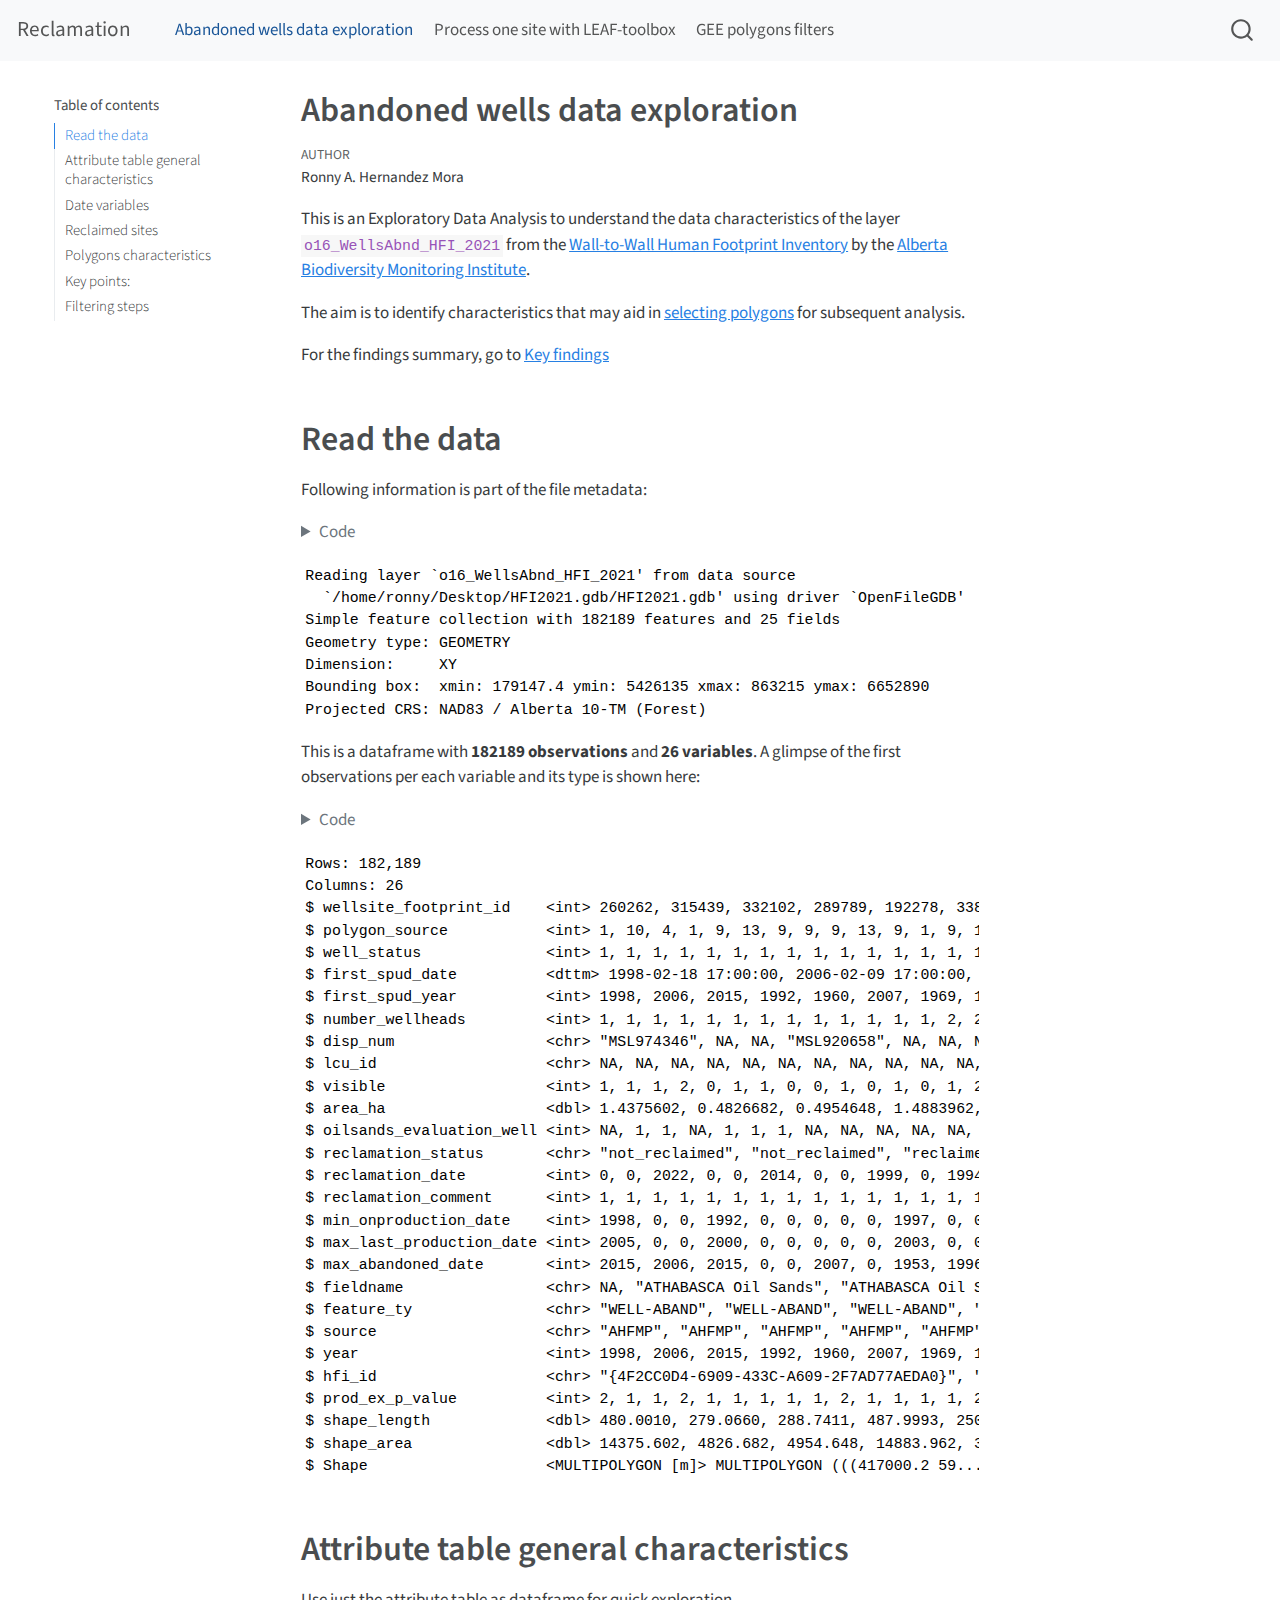
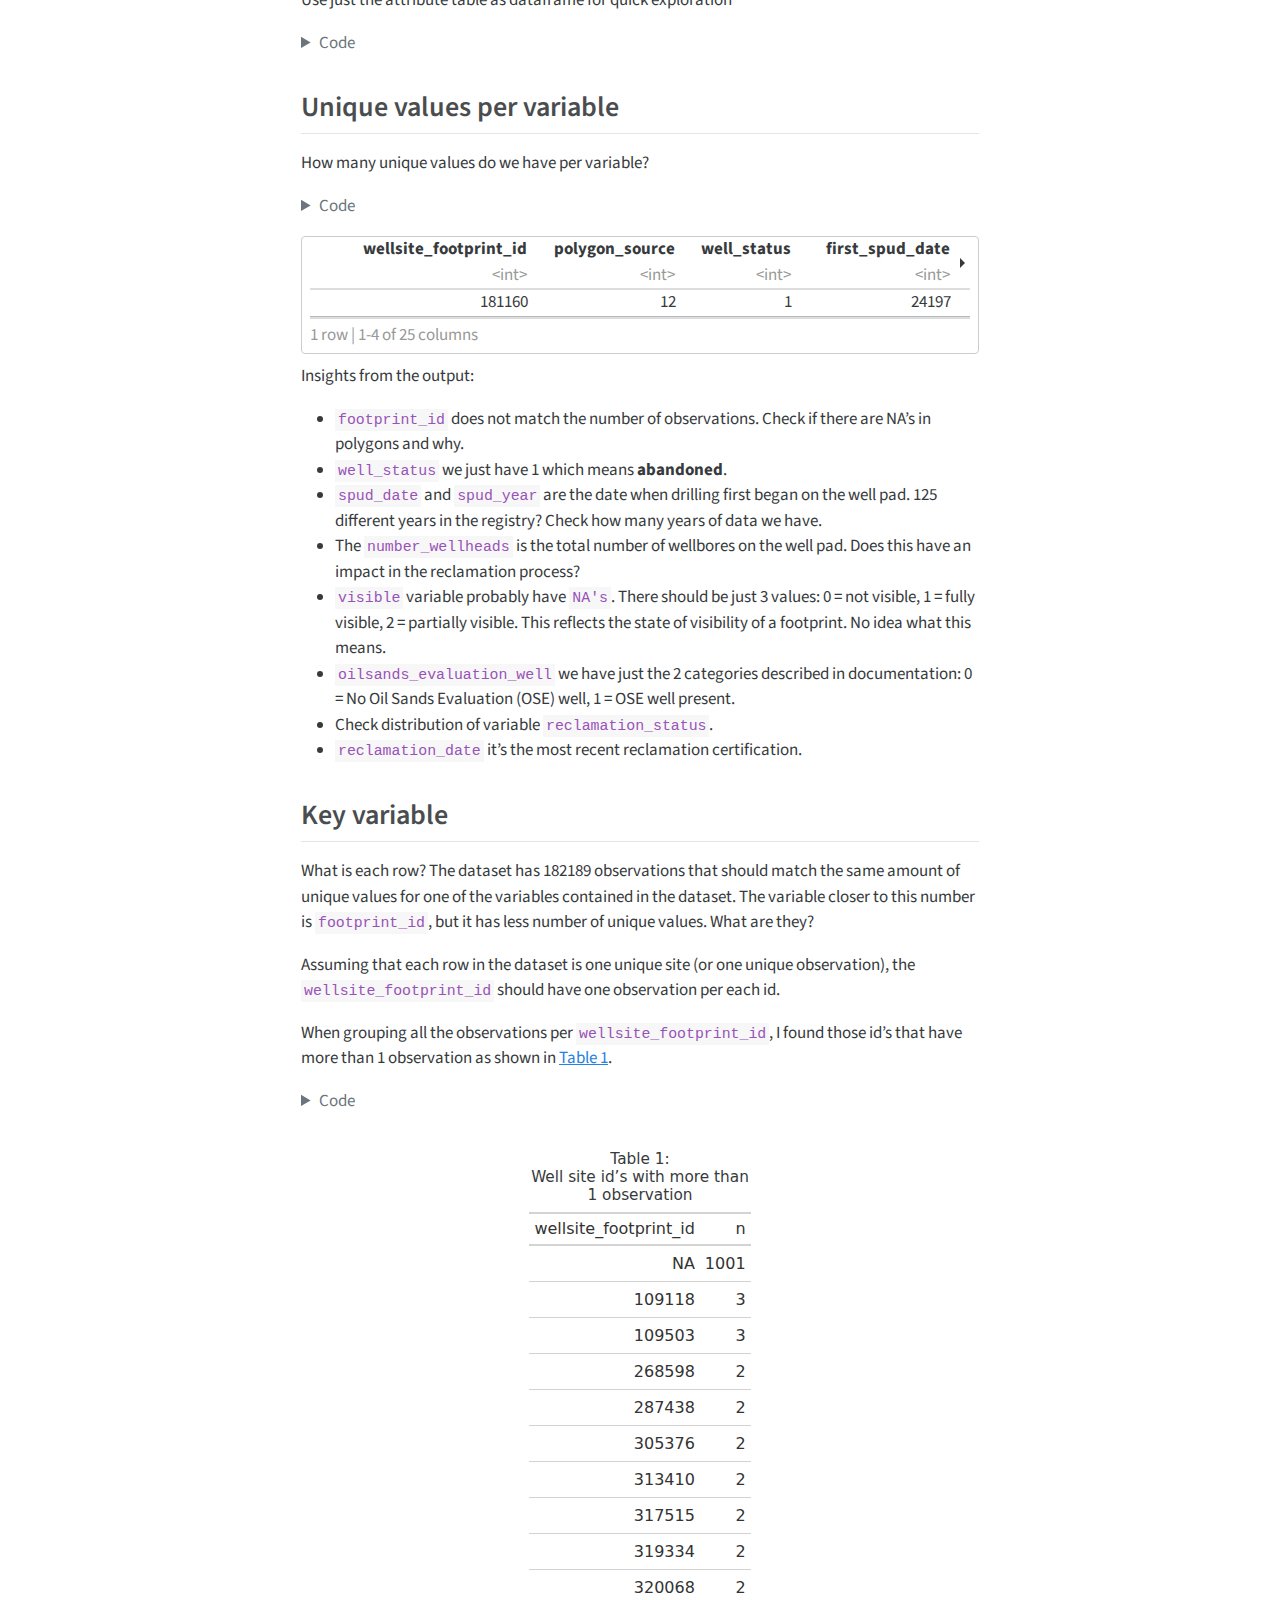
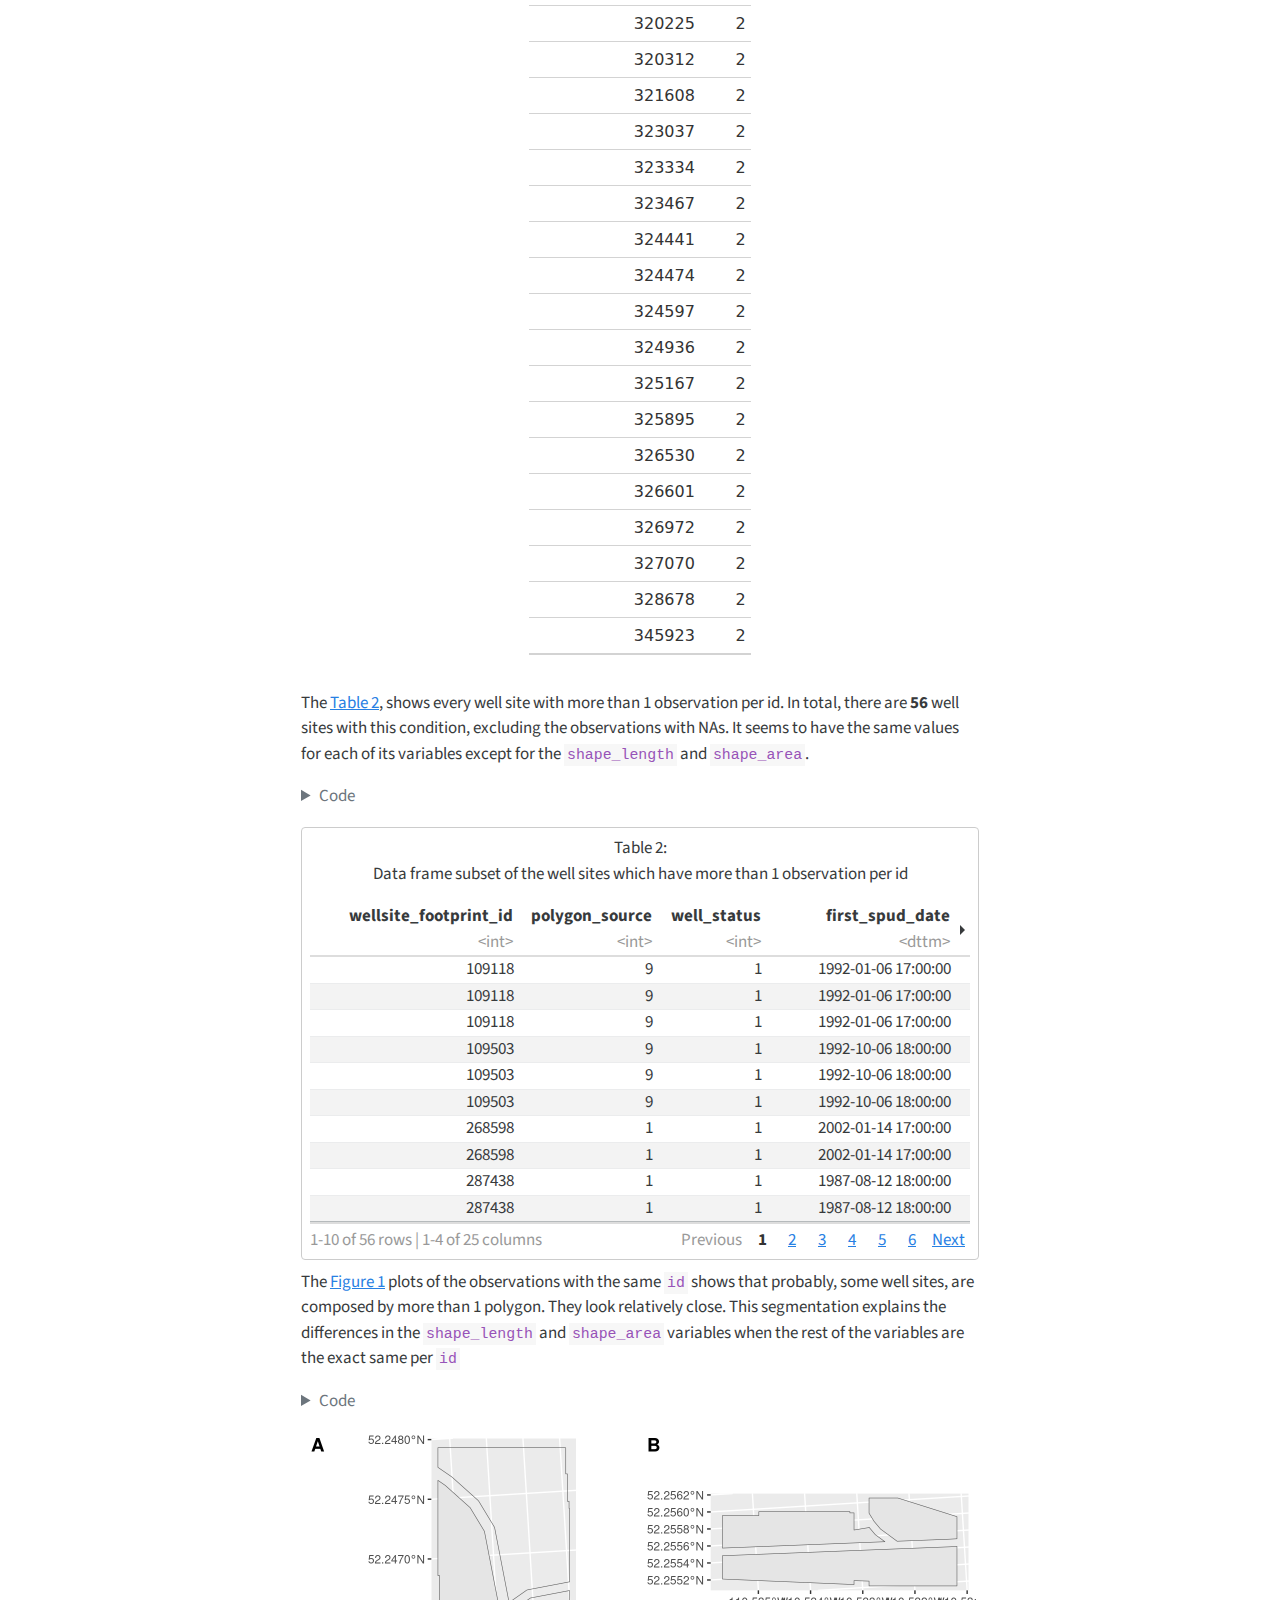
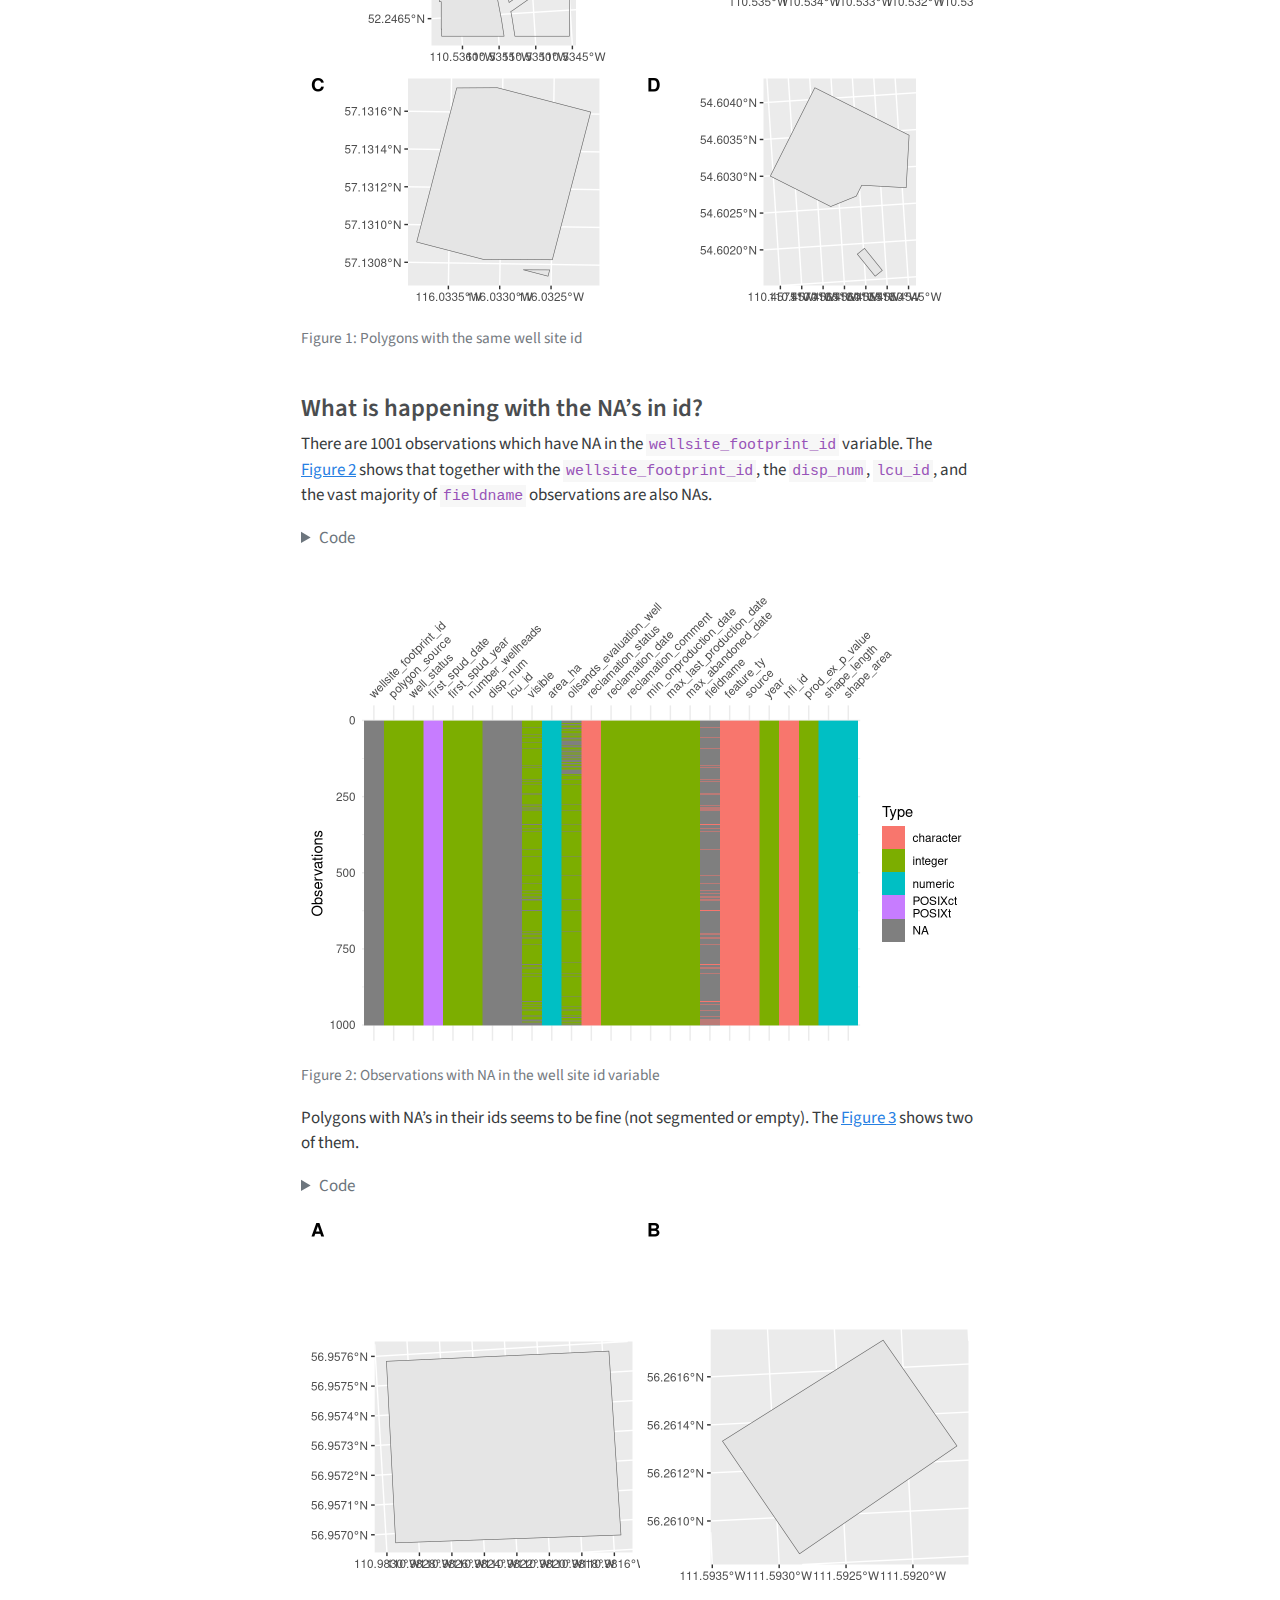
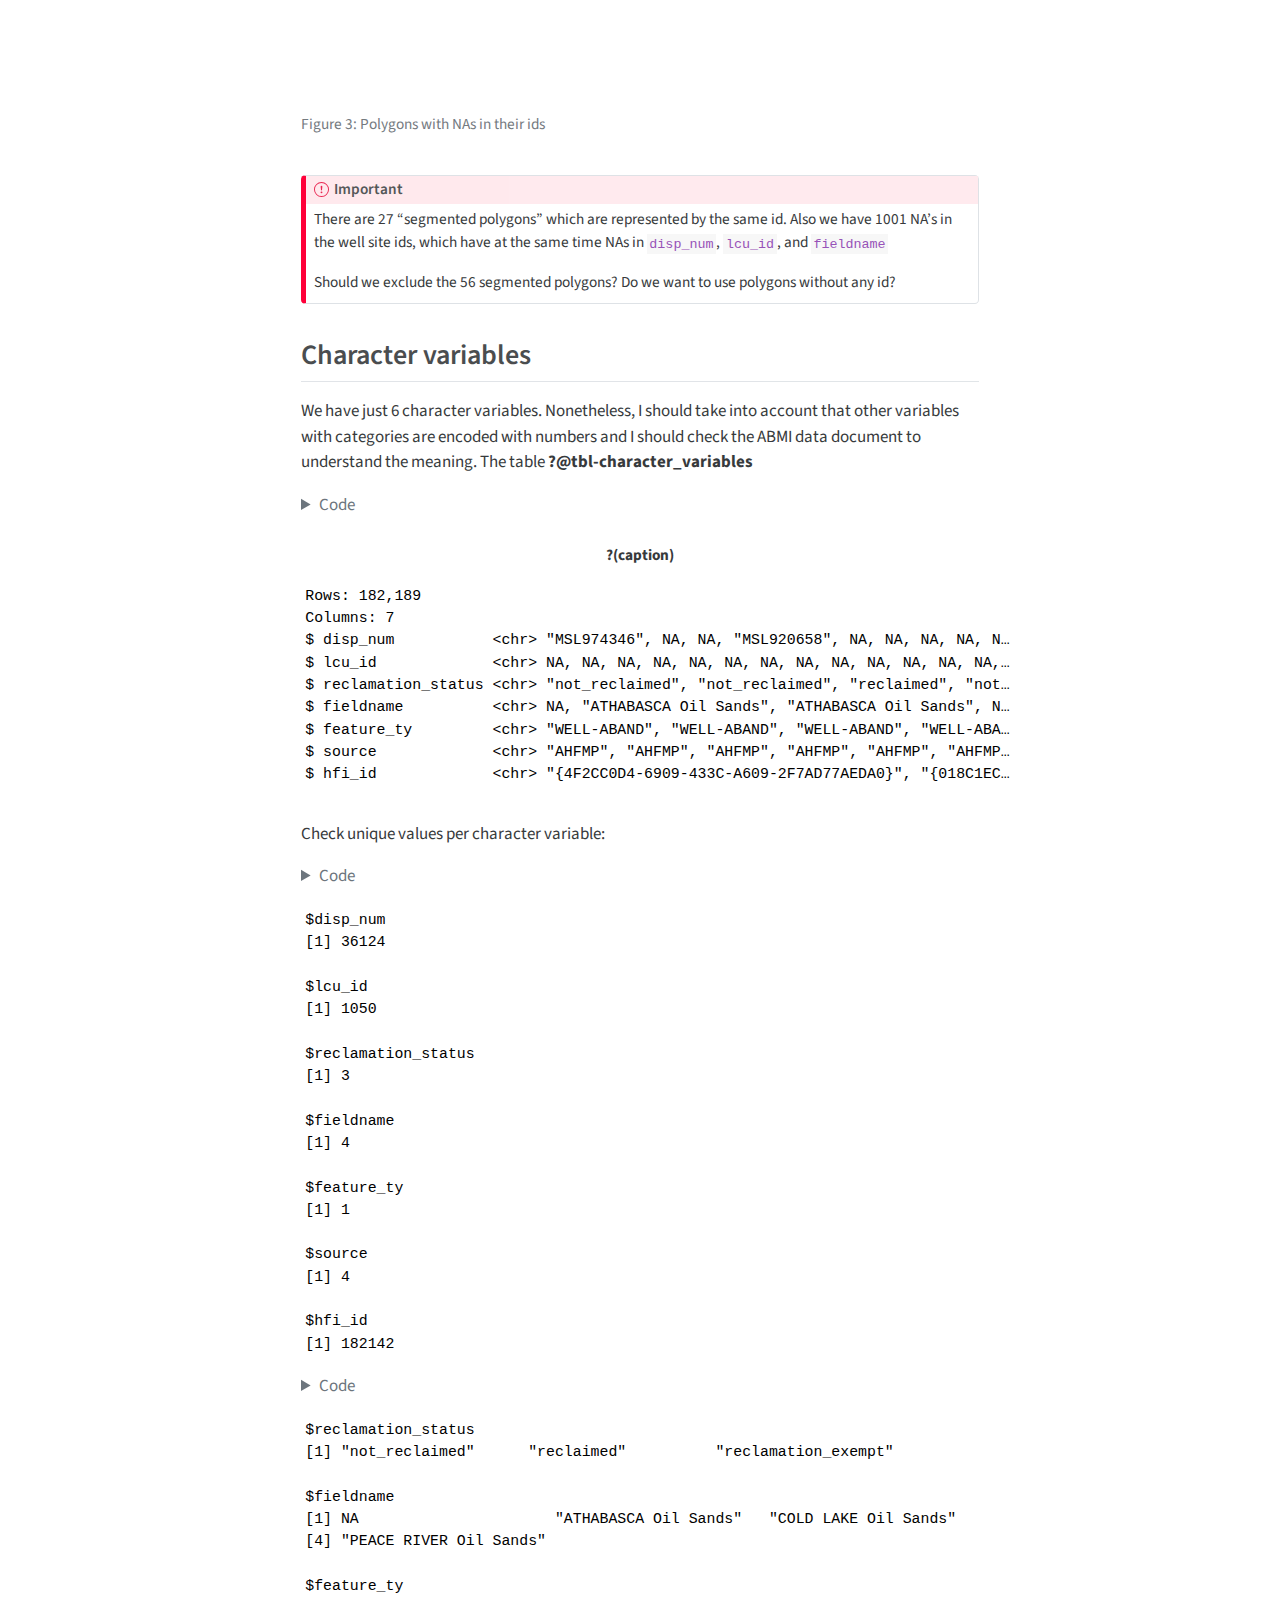
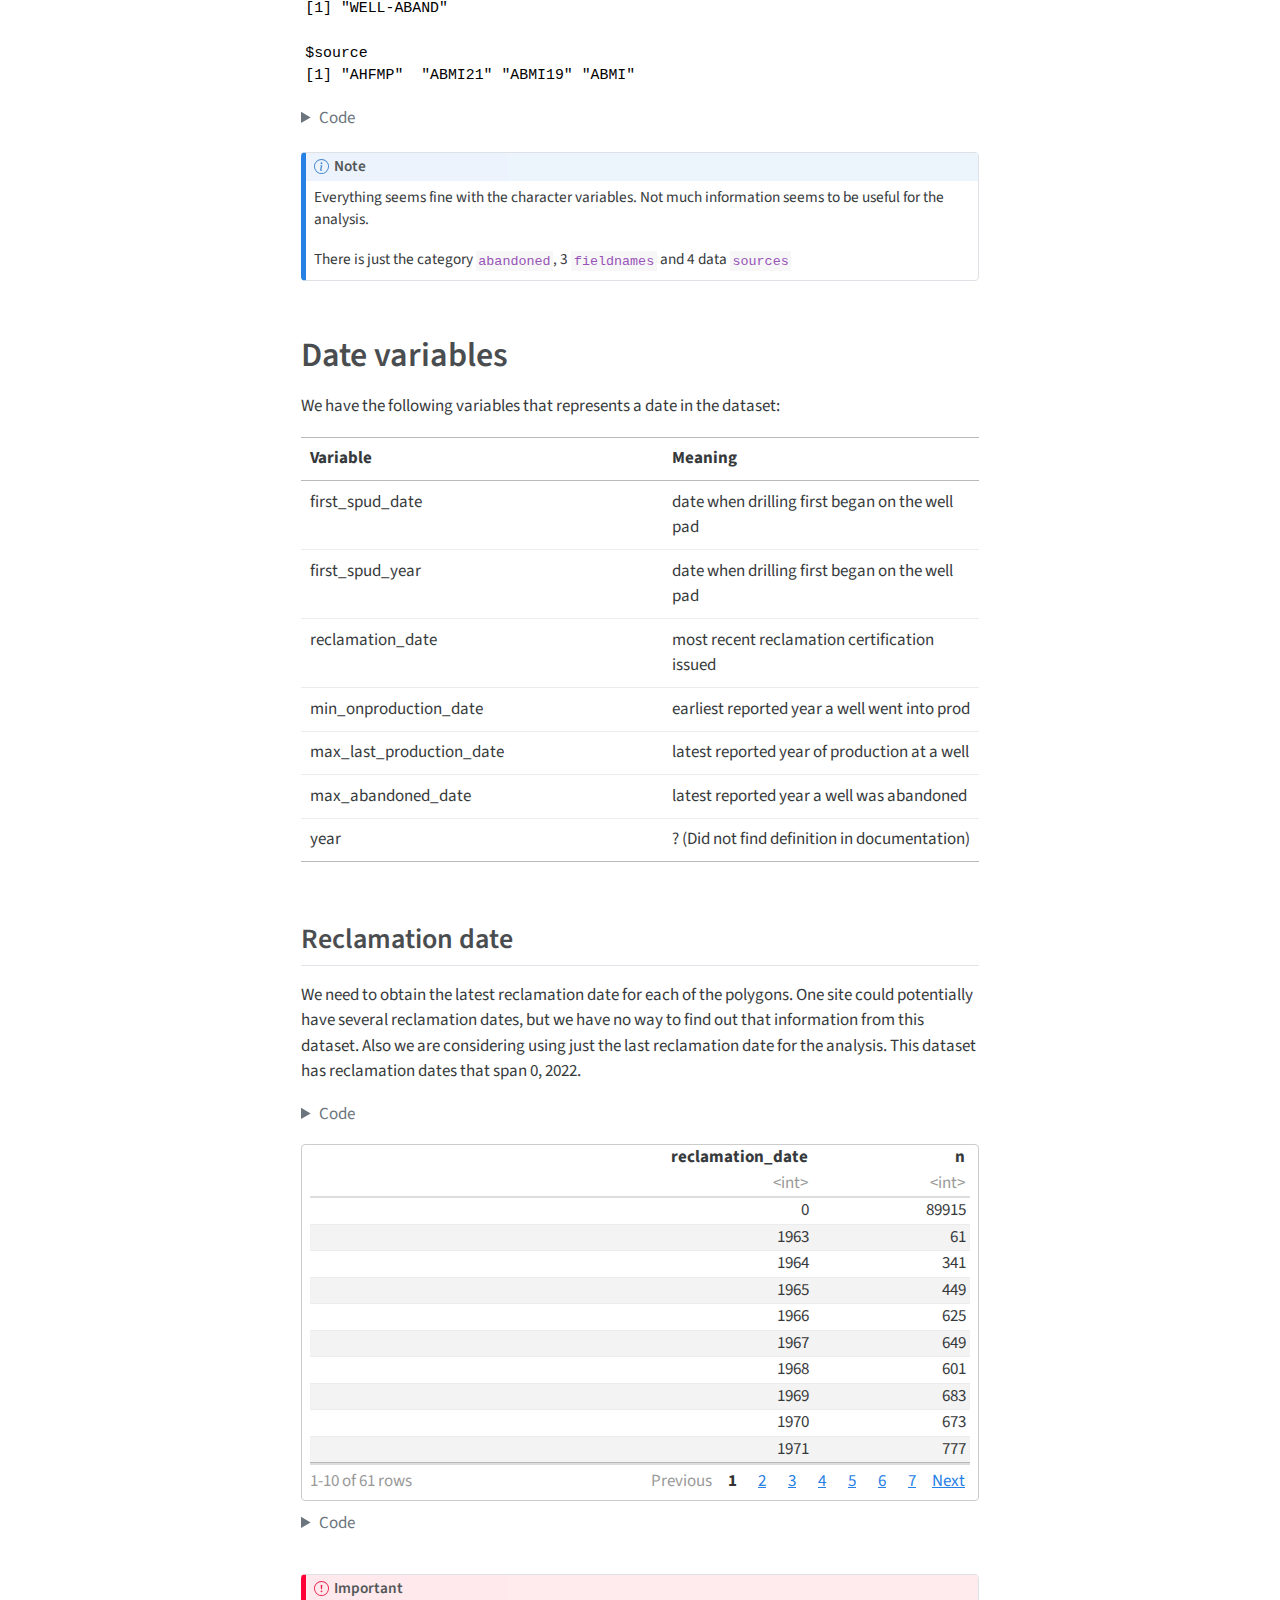
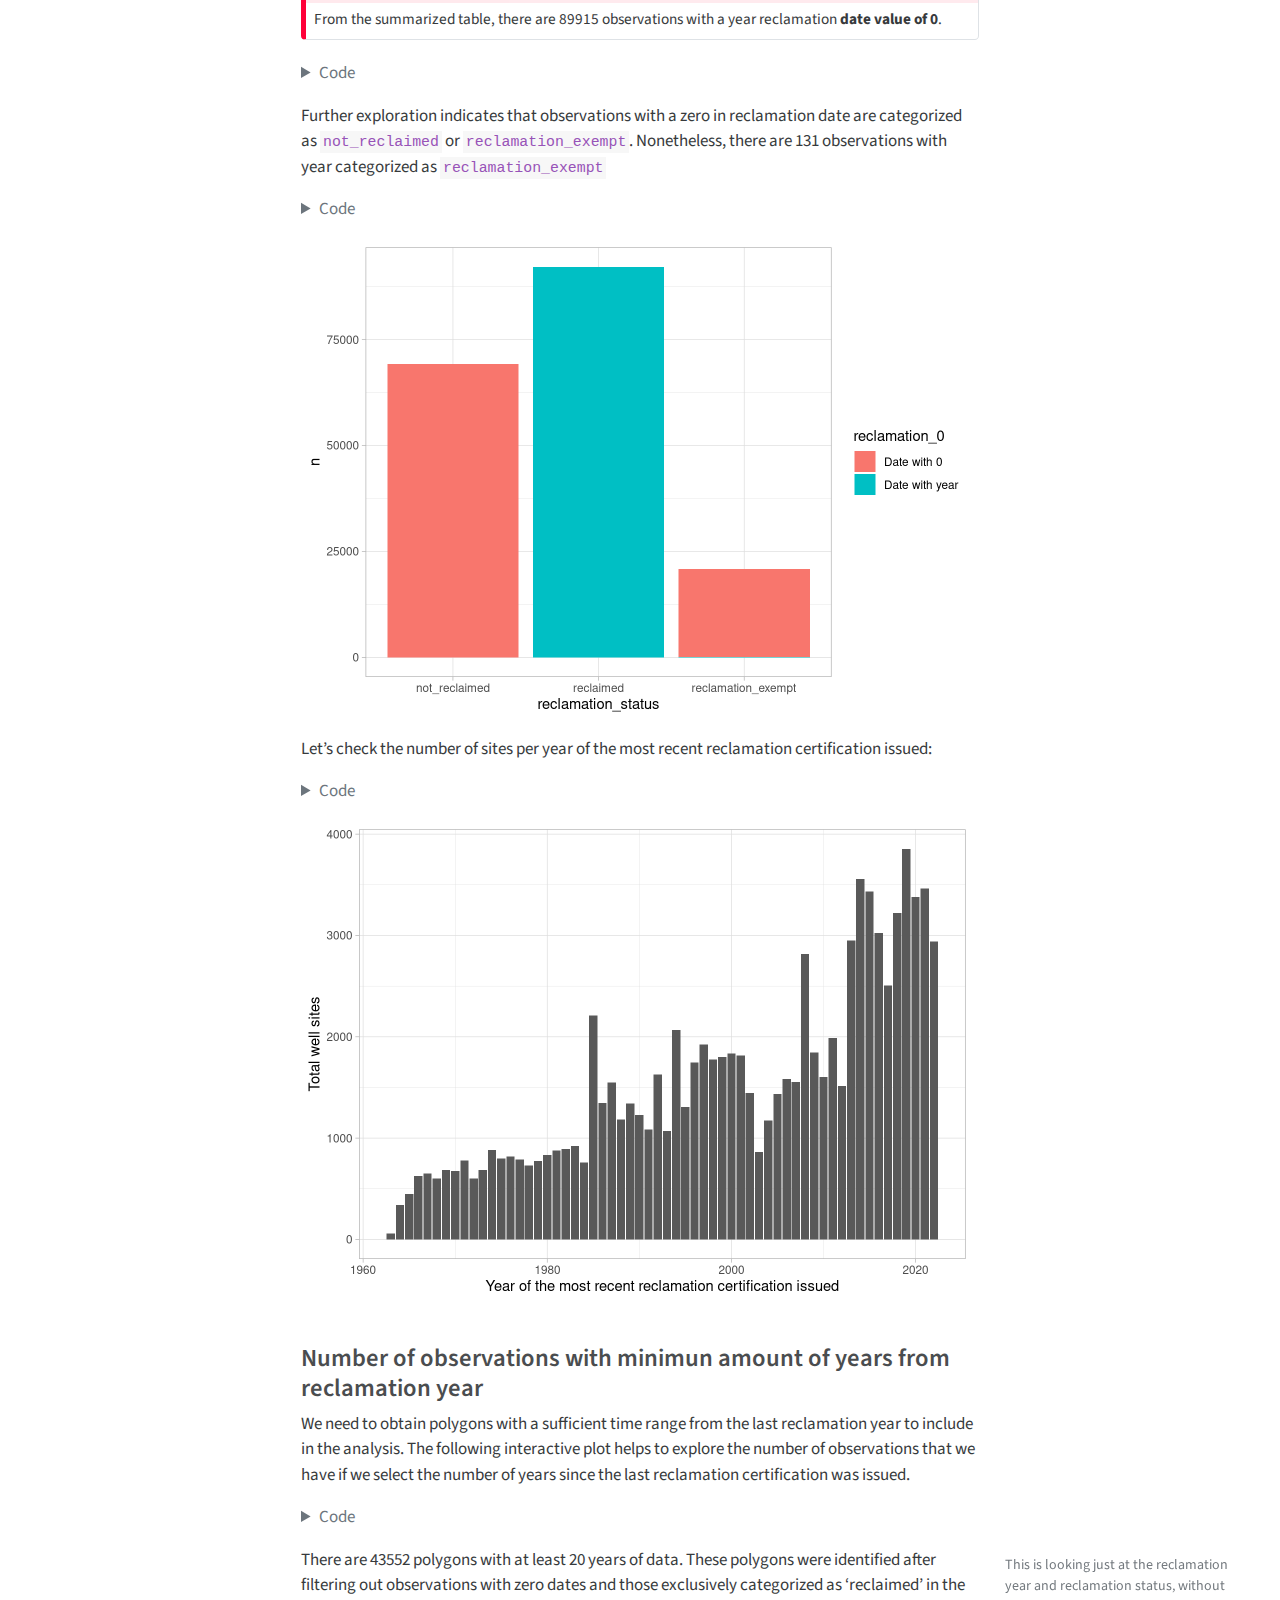
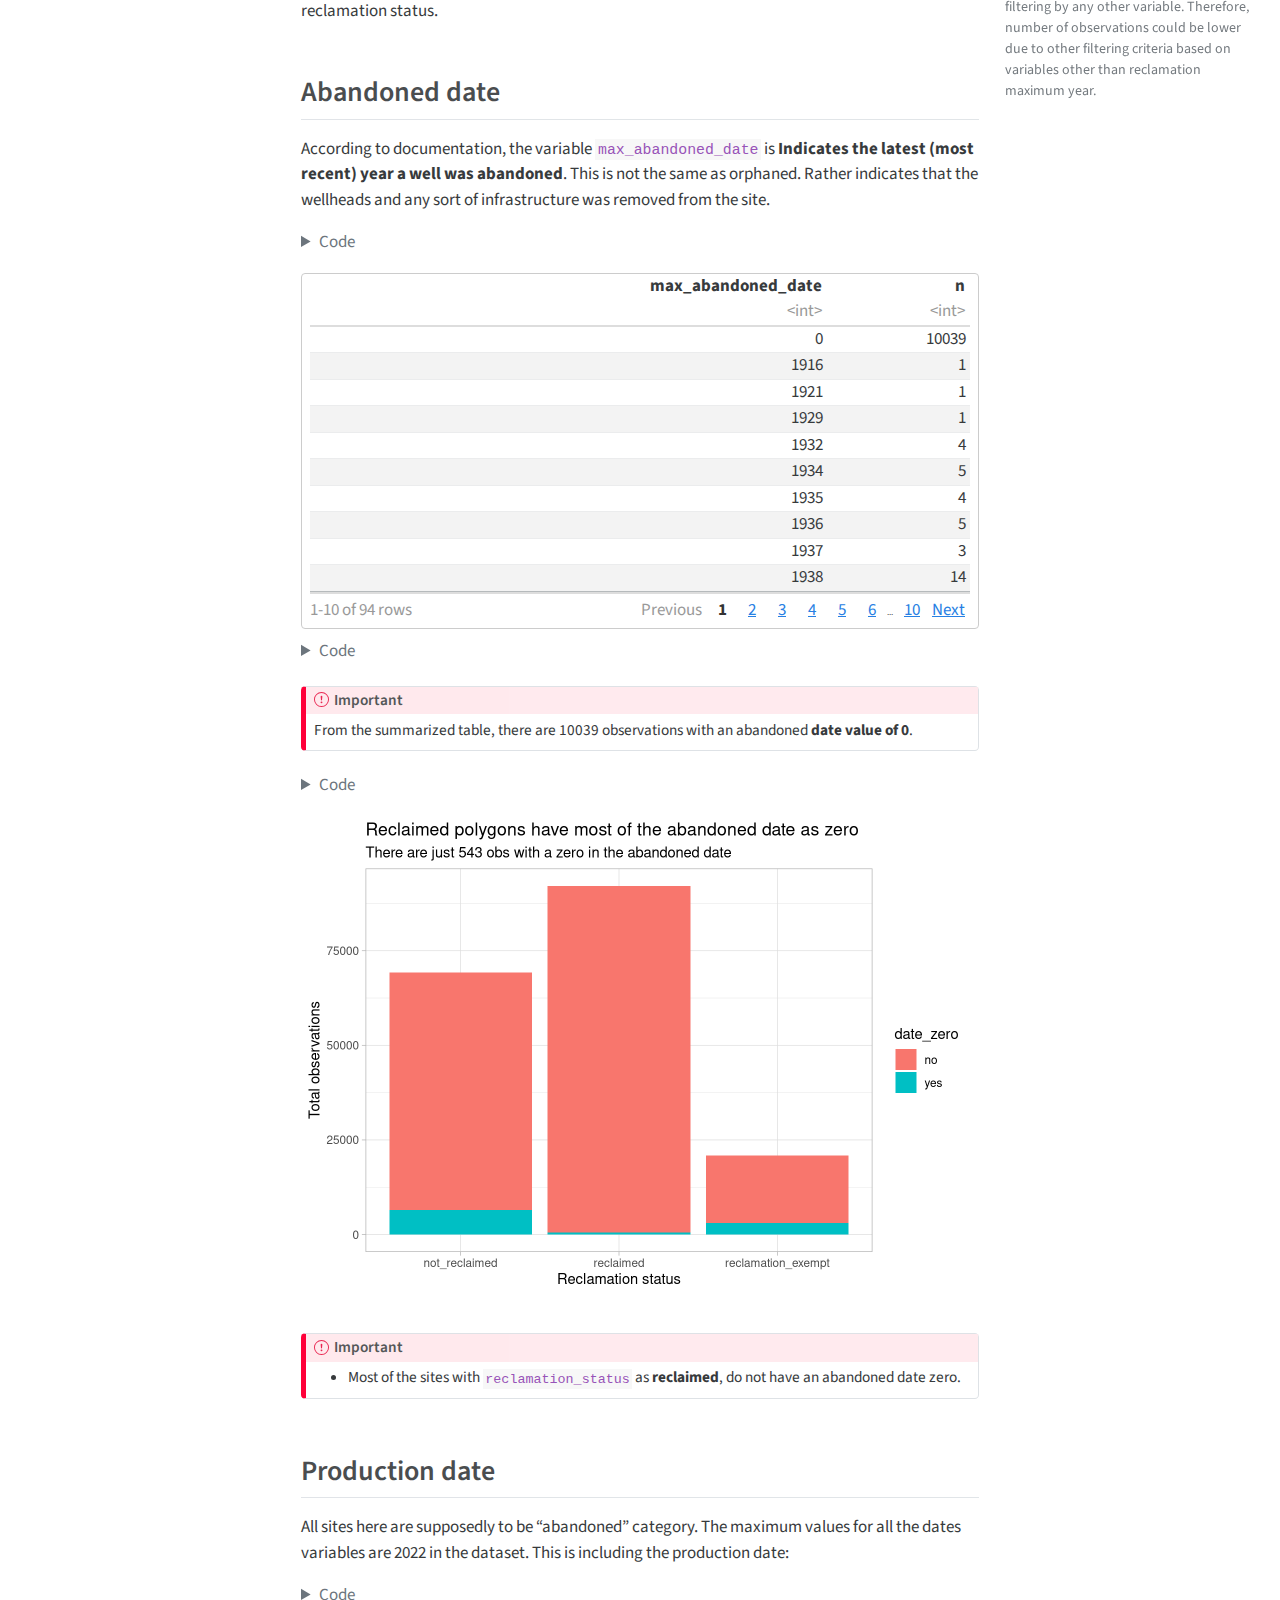
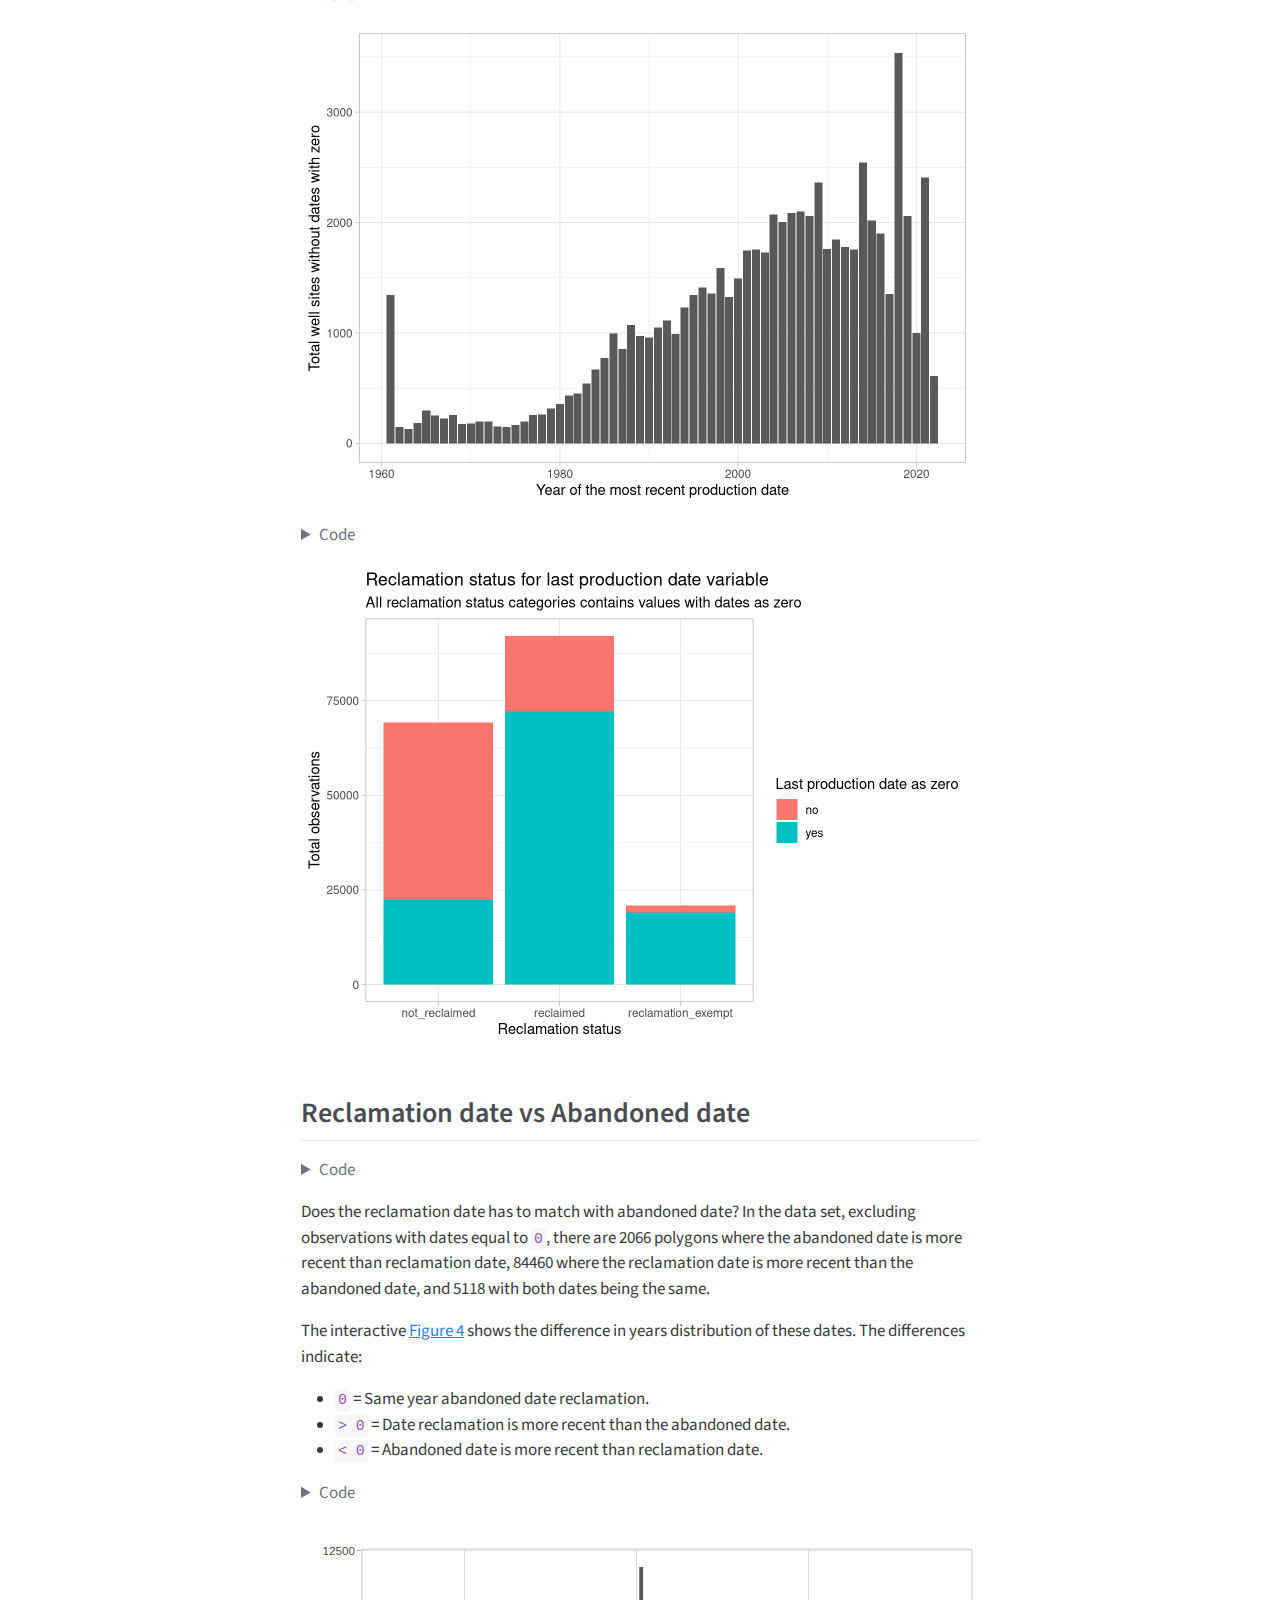
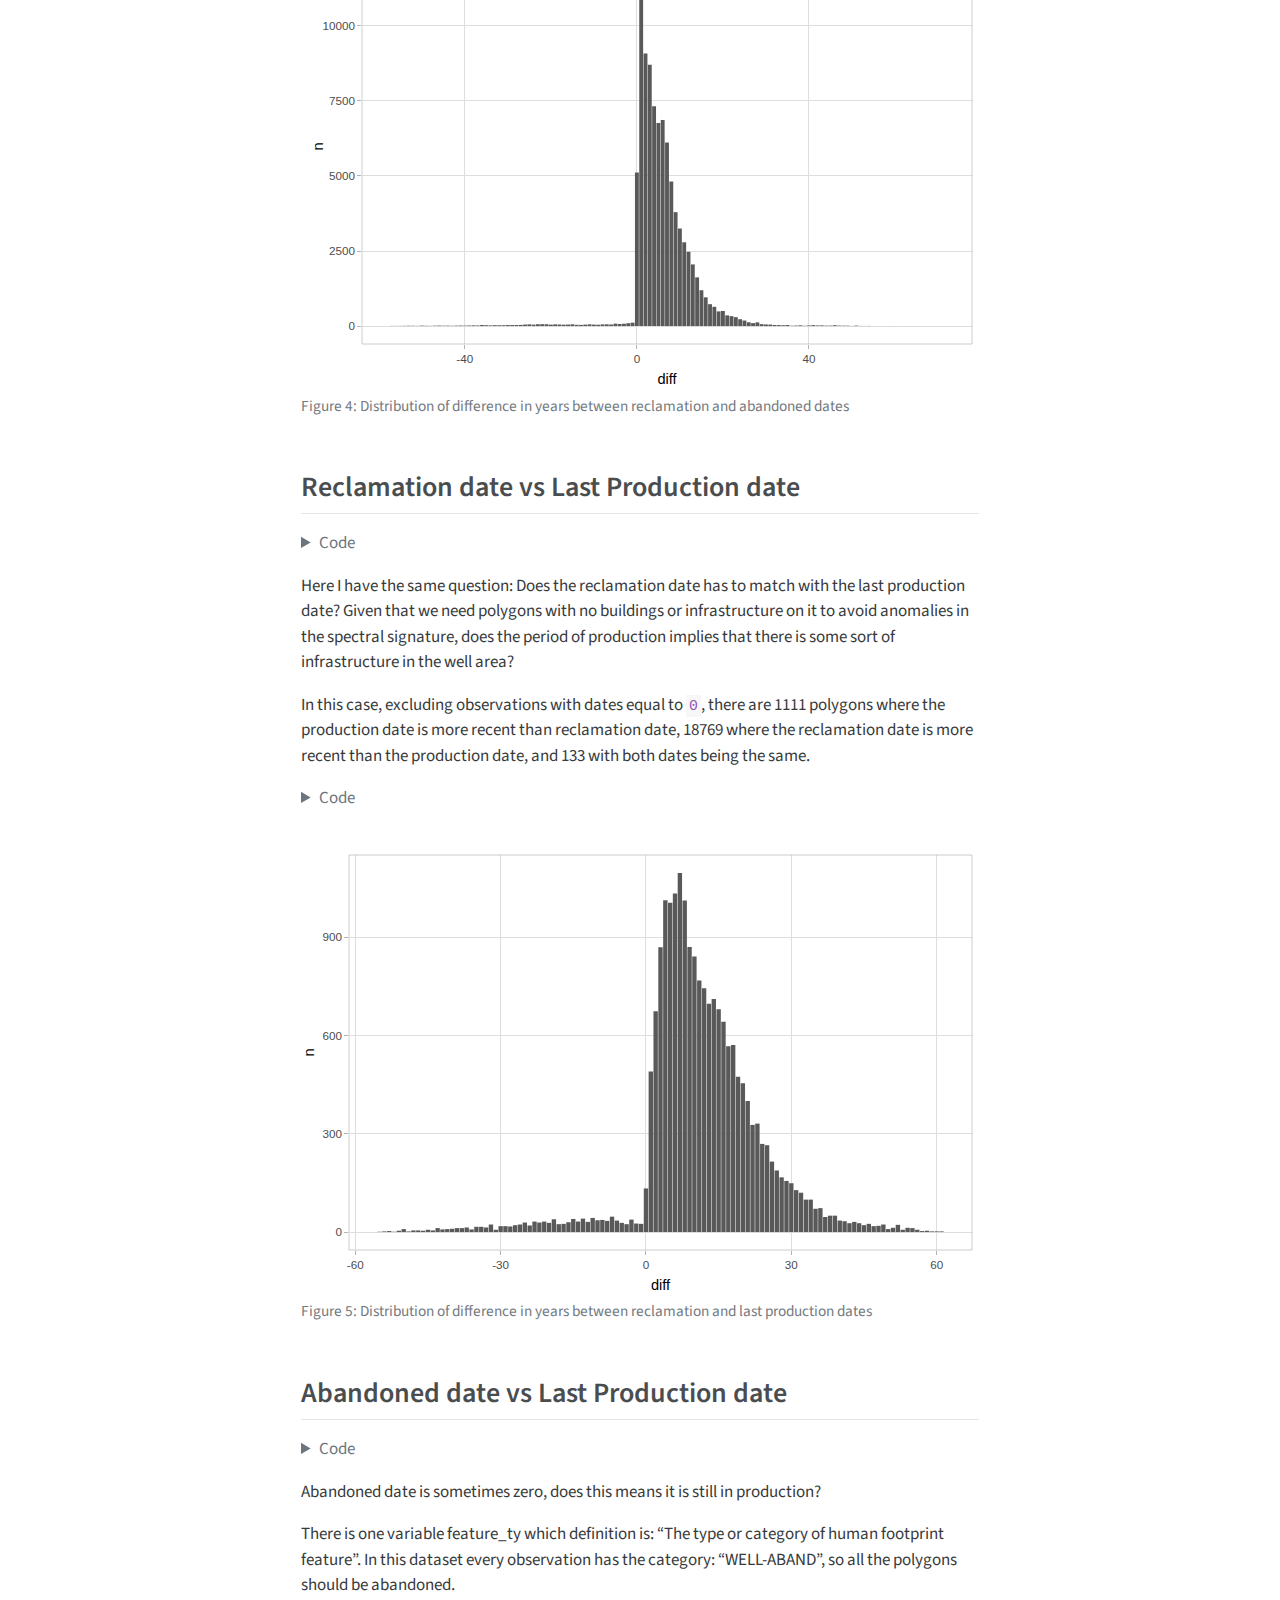
==== commit 022cc2cb: "Built site for gh-pages" ====
--- a/abandoned_wells.html
+++ b/abandoned_wells.html
@@ -134,15 +134,17 @@
           <div class="collapse navbar-collapse" id="navbarCollapse">
             <ul class="navbar-nav navbar-nav-scroll me-auto">
   <li class="nav-item">
-    <a class="nav-link" href="./notebooks/abandoned_wells.html" rel="" target="">
+    <a class="nav-link active" href="./abandoned_wells.html" rel="" target="" aria-current="page">
  <span class="menu-text">Abandoned wells data exploration</span></a>
   </li>  
   <li class="nav-item">
-    <a class="nav-link" href="./notebooks/leaf_process.html" rel="" target="">
+    <a class="nav-link" href="./leaf_process.html" rel="" target="">
  <span class="menu-text">Process one site with LEAF-toolbox</span></a>
   </li>  
-  <li class="dropdown-header">
- <span class="menu-text">notebooks/eda_hfi.qmd</span></li>
+  <li class="nav-item">
+    <a class="nav-link" href="./gee_filtering.html" rel="" target="">
+ <span class="menu-text">GEE polygons filters</span></a>
+  </li>  
 </ul>
             <div class="quarto-navbar-tools ms-auto">
 </div>
@@ -342,23 +344,23 @@
 <div class="cell-output-display">
 <div id="tbl-id_tally" class="anchored">
 
-<div id="axvmglzspr" style="padding-left:0px;padding-right:0px;padding-top:10px;padding-bottom:10px;overflow-x:auto;overflow-y:auto;width:auto;height:auto;">
-<style>#axvmglzspr table {
+<div id="uivbiyjehu" style="padding-left:0px;padding-right:0px;padding-top:10px;padding-bottom:10px;overflow-x:auto;overflow-y:auto;width:auto;height:auto;">
+<style>#uivbiyjehu table {
   font-family: system-ui, 'Segoe UI', Roboto, Helvetica, Arial, sans-serif, 'Apple Color Emoji', 'Segoe UI Emoji', 'Segoe UI Symbol', 'Noto Color Emoji';
   -webkit-font-smoothing: antialiased;
   -moz-osx-font-smoothing: grayscale;
 }
 
-#axvmglzspr thead, #axvmglzspr tbody, #axvmglzspr tfoot, #axvmglzspr tr, #axvmglzspr td, #axvmglzspr th {
+#uivbiyjehu thead, #uivbiyjehu tbody, #uivbiyjehu tfoot, #uivbiyjehu tr, #uivbiyjehu td, #uivbiyjehu th {
   border-style: none;
 }
 
-#axvmglzspr p {
+#uivbiyjehu p {
   margin: 0;
   padding: 0;
 }
 
-#axvmglzspr .gt_table {
+#uivbiyjehu .gt_table {
   display: table;
   border-collapse: collapse;
   line-height: normal;
@@ -384,12 +386,12 @@
   border-left-color: #D3D3D3;
 }
 
-#axvmglzspr .gt_caption {
+#uivbiyjehu .gt_caption {
   padding-top: 4px;
   padding-bottom: 4px;
 }
 
-#axvmglzspr .gt_title {
+#uivbiyjehu .gt_title {
   color: #333333;
   font-size: 125%;
   font-weight: initial;
@@ -401,7 +403,7 @@
   border-bottom-width: 0;
 }
 
-#axvmglzspr .gt_subtitle {
+#uivbiyjehu .gt_subtitle {
   color: #333333;
   font-size: 85%;
   font-weight: initial;
@@ -413,7 +415,7 @@
   border-top-width: 0;
 }
 
-#axvmglzspr .gt_heading {
+#uivbiyjehu .gt_heading {
   background-color: #FFFFFF;
   text-align: center;
   border-bottom-color: #FFFFFF;
@@ -425,13 +427,13 @@
   border-right-color: #D3D3D3;
 }
 
-#axvmglzspr .gt_bottom_border {
+#uivbiyjehu .gt_bottom_border {
   border-bottom-style: solid;
   border-bottom-width: 2px;
   border-bottom-color: #D3D3D3;
 }
 
-#axvmglzspr .gt_col_headings {
+#uivbiyjehu .gt_col_headings {
   border-top-style: solid;
   border-top-width: 2px;
   border-top-color: #D3D3D3;
@@ -446,7 +448,7 @@
   border-right-color: #D3D3D3;
 }
 
-#axvmglzspr .gt_col_heading {
+#uivbiyjehu .gt_col_heading {
   color: #333333;
   background-color: #FFFFFF;
   font-size: 100%;
@@ -466,7 +468,7 @@
   overflow-x: hidden;
 }
 
-#axvmglzspr .gt_column_spanner_outer {
+#uivbiyjehu .gt_column_spanner_outer {
   color: #333333;
   background-color: #FFFFFF;
   font-size: 100%;
@@ -478,15 +480,15 @@
   padding-right: 4px;
 }
 
-#axvmglzspr .gt_column_spanner_outer:first-child {
+#uivbiyjehu .gt_column_spanner_outer:first-child {
   padding-left: 0;
 }
 
-#axvmglzspr .gt_column_spanner_outer:last-child {
+#uivbiyjehu .gt_column_spanner_outer:last-child {
   padding-right: 0;
 }
 
-#axvmglzspr .gt_column_spanner {
+#uivbiyjehu .gt_column_spanner {
   border-bottom-style: solid;
   border-bottom-width: 2px;
   border-bottom-color: #D3D3D3;
@@ -498,11 +500,11 @@
   width: 100%;
 }
 
-#axvmglzspr .gt_spanner_row {
+#uivbiyjehu .gt_spanner_row {
   border-bottom-style: hidden;
 }
 
-#axvmglzspr .gt_group_heading {
+#uivbiyjehu .gt_group_heading {
   padding-top: 8px;
   padding-bottom: 8px;
   padding-left: 5px;
@@ -528,7 +530,7 @@
   text-align: left;
 }
 
-#axvmglzspr .gt_empty_group_heading {
+#uivbiyjehu .gt_empty_group_heading {
   padding: 0.5px;
   color: #333333;
   background-color: #FFFFFF;
@@ -543,15 +545,15 @@
   vertical-align: middle;
 }
 
-#axvmglzspr .gt_from_md > :first-child {
+#uivbiyjehu .gt_from_md > :first-child {
   margin-top: 0;
 }
 
-#axvmglzspr .gt_from_md > :last-child {
+#uivbiyjehu .gt_from_md > :last-child {
   margin-bottom: 0;
 }
 
-#axvmglzspr .gt_row {
+#uivbiyjehu .gt_row {
   padding-top: 8px;
   padding-bottom: 8px;
   padding-left: 5px;
@@ -570,7 +572,7 @@
   overflow-x: hidden;
 }
 
-#axvmglzspr .gt_stub {
+#uivbiyjehu .gt_stub {
   color: #333333;
   background-color: #FFFFFF;
   font-size: 100%;
@@ -583,7 +585,7 @@
   padding-right: 5px;
 }
 
-#axvmglzspr .gt_stub_row_group {
+#uivbiyjehu .gt_stub_row_group {
   color: #333333;
   background-color: #FFFFFF;
   font-size: 100%;
@@ -597,15 +599,15 @@
   vertical-align: top;
 }
 
-#axvmglzspr .gt_row_group_first td {
+#uivbiyjehu .gt_row_group_first td {
   border-top-width: 2px;
 }
 
-#axvmglzspr .gt_row_group_first th {
+#uivbiyjehu .gt_row_group_first th {
   border-top-width: 2px;
 }
 
-#axvmglzspr .gt_summary_row {
+#uivbiyjehu .gt_summary_row {
   color: #333333;
   background-color: #FFFFFF;
   text-transform: inherit;
@@ -615,16 +617,16 @@
   padding-right: 5px;
 }
 
-#axvmglzspr .gt_first_summary_row {
+#uivbiyjehu .gt_first_summary_row {
   border-top-style: solid;
   border-top-color: #D3D3D3;
 }
 
-#axvmglzspr .gt_first_summary_row.thick {
+#uivbiyjehu .gt_first_summary_row.thick {
   border-top-width: 2px;
 }
 
-#axvmglzspr .gt_last_summary_row {
+#uivbiyjehu .gt_last_summary_row {
   padding-top: 8px;
   padding-bottom: 8px;
   padding-left: 5px;
@@ -634,7 +636,7 @@
   border-bottom-color: #D3D3D3;
 }
 
-#axvmglzspr .gt_grand_summary_row {
+#uivbiyjehu .gt_grand_summary_row {
   color: #333333;
   background-color: #FFFFFF;
   text-transform: inherit;
@@ -644,7 +646,7 @@
   padding-right: 5px;
 }
 
-#axvmglzspr .gt_first_grand_summary_row {
+#uivbiyjehu .gt_first_grand_summary_row {
   padding-top: 8px;
   padding-bottom: 8px;
   padding-left: 5px;
@@ -654,7 +656,7 @@
   border-top-color: #D3D3D3;
 }
 
-#axvmglzspr .gt_last_grand_summary_row_top {
+#uivbiyjehu .gt_last_grand_summary_row_top {
   padding-top: 8px;
   padding-bottom: 8px;
   padding-left: 5px;
@@ -664,11 +666,11 @@
   border-bottom-color: #D3D3D3;
 }
 
-#axvmglzspr .gt_striped {
+#uivbiyjehu .gt_striped {
   background-color: rgba(128, 128, 128, 0.05);
 }
 
-#axvmglzspr .gt_table_body {
+#uivbiyjehu .gt_table_body {
   border-top-style: solid;
   border-top-width: 2px;
   border-top-color: #D3D3D3;
@@ -677,7 +679,7 @@
   border-bottom-color: #D3D3D3;
 }
 
-#axvmglzspr .gt_footnotes {
+#uivbiyjehu .gt_footnotes {
   color: #333333;
   background-color: #FFFFFF;
   border-bottom-style: none;
@@ -691,7 +693,7 @@
   border-right-color: #D3D3D3;
 }
 
-#axvmglzspr .gt_footnote {
+#uivbiyjehu .gt_footnote {
   margin: 0px;
   font-size: 90%;
   padding-top: 4px;
@@ -700,7 +702,7 @@
   padding-right: 5px;
 }
 
-#axvmglzspr .gt_sourcenotes {
+#uivbiyjehu .gt_sourcenotes {
   color: #333333;
   background-color: #FFFFFF;
   border-bottom-style: none;
@@ -714,7 +716,7 @@
   border-right-color: #D3D3D3;
 }
 
-#axvmglzspr .gt_sourcenote {
+#uivbiyjehu .gt_sourcenote {
   font-size: 90%;
   padding-top: 4px;
   padding-bottom: 4px;
@@ -722,63 +724,63 @@
   padding-right: 5px;
 }
 
-#axvmglzspr .gt_left {
+#uivbiyjehu .gt_left {
   text-align: left;
 }
 
-#axvmglzspr .gt_center {
+#uivbiyjehu .gt_center {
   text-align: center;
 }
 
-#axvmglzspr .gt_right {
+#uivbiyjehu .gt_right {
   text-align: right;
   font-variant-numeric: tabular-nums;
 }
 
-#axvmglzspr .gt_font_normal {
+#uivbiyjehu .gt_font_normal {
   font-weight: normal;
 }
 
-#axvmglzspr .gt_font_bold {
+#uivbiyjehu .gt_font_bold {
   font-weight: bold;
 }
 
-#axvmglzspr .gt_font_italic {
+#uivbiyjehu .gt_font_italic {
   font-style: italic;
 }
 
-#axvmglzspr .gt_super {
+#uivbiyjehu .gt_super {
   font-size: 65%;
 }
 
-#axvmglzspr .gt_footnote_marks {
+#uivbiyjehu .gt_footnote_marks {
   font-size: 75%;
   vertical-align: 0.4em;
   position: initial;
 }
 
-#axvmglzspr .gt_asterisk {
+#uivbiyjehu .gt_asterisk {
   font-size: 100%;
   vertical-align: 0;
 }
 
-#axvmglzspr .gt_indent_1 {
+#uivbiyjehu .gt_indent_1 {
   text-indent: 5px;
 }
 
-#axvmglzspr .gt_indent_2 {
+#uivbiyjehu .gt_indent_2 {
   text-indent: 10px;
 }
 
-#axvmglzspr .gt_indent_3 {
+#uivbiyjehu .gt_indent_3 {
   text-indent: 15px;
 }
 
-#axvmglzspr .gt_indent_4 {
+#uivbiyjehu .gt_indent_4 {
   text-indent: 20px;
 }
 
-#axvmglzspr .gt_indent_5 {
+#uivbiyjehu .gt_indent_5 {
   text-indent: 25px;
 }
 </style>
@@ -1430,8 +1432,8 @@
 </details>
 <div id="fig-reclamation_vs_abandoned" class="quarto-figure quarto-figure-center anchored">
 <figure class="figure">
-<div class="plotly html-widget html-fill-item" id="htmlwidget-968e75e403fdd655b88e" style="width:100%;height:464px;"></div>
-<script type="application/json" data-for="htmlwidget-968e75e403fdd655b88e">{"x":{"data":[{"orientation":"v","width":[0.90000000000000568,0.90000000000000568,0.90000000000000568,0.90000000000000568,0.90000000000000568,0.90000000000000568,0.90000000000000568,0.90000000000000568,0.90000000000000568,0.90000000000000568,0.90000000000000568,0.90000000000000568,0.90000000000000568,0.90000000000000568,0.90000000000000568,0.90000000000000568,0.90000000000000568,0.90000000000000568,0.90000000000000568,0.90000000000000568,0.90000000000000568,0.90000000000000568,0.90000000000000568,0.90000000000000568,0.90000000000000568,0.90000000000000213,0.89999999999999858,0.89999999999999858,0.89999999999999858,0.89999999999999858,0.89999999999999858,0.89999999999999858,0.89999999999999858,0.89999999999999858,0.89999999999999858,0.89999999999999858,0.89999999999999858,0.89999999999999858,0.89999999999999858,0.89999999999999858,0.89999999999999858,0.89999999999999858,0.89999999999999858,0.89999999999999858,0.89999999999999858,0.89999999999999858,0.89999999999999858,0.89999999999999858,0.89999999999999858,0.89999999999999947,0.90000000000000036,0.90000000000000036,0.90000000000000036,0.90000000000000036,0.90000000000000036,0.90000000000000013,0.89999999999999991,0.90000000000000002,0.89999999999999991,0.90000000000000013,0.90000000000000036,0.90000000000000036,0.90000000000000036,0.90000000000000036,0.90000000000000036,0.89999999999999947,0.89999999999999858,0.89999999999999858,0.89999999999999858,0.89999999999999858,0.89999999999999858,0.89999999999999858,0.89999999999999858,0.89999999999999858,0.89999999999999858,0.89999999999999858,0.89999999999999858,0.89999999999999858,0.89999999999999858,0.89999999999999858,0.89999999999999858,0.89999999999999858,0.89999999999999858,0.89999999999999858,0.89999999999999858,0.89999999999999858,0.89999999999999858,0.89999999999999858,0.89999999999999858,0.90000000000000213,0.90000000000000568,0.90000000000000568,0.90000000000000568,0.90000000000000568,0.90000000000000568,0.90000000000000568,0.90000000000000568,0.90000000000000568,0.90000000000000568,0.90000000000000568,0.90000000000000568,0.90000000000000568,0.90000000000000568,0.90000000000000568,0.90000000000000568,0.90000000000000568,0.90000000000000568,0.90000000000000568,0.90000000000000568,0.90000000000000568,0.90000000000000568,0.90000000000000568,0.90000000000000568,0.90000000000000568,0.90000000000000568,0.90000000000000568,0.90000000000000568,0.90000000000000568,0.90000000000000568,0.90000000000000568,0.90000000000000568,0.90000000000000568],"base":[0,0,0,0,0,0,0,0,0,0,0,0,0,0,0,0,0,0,0,0,0,0,0,0,0,0,0,0,0,0,0,0,0,0,0,0,0,0,0,0,0,0,0,0,0,0,0,0,0,0,0,0,0,0,0,0,0,0,0,0,0,0,0,0,0,0,0,0,0,0,0,0,0,0,0,0,0,0,0,0,0,0,0,0,0,0,0,0,0,0,0,0,0,0,0,0,0,0,0,0,0,0,0,0,0,0,0,0,0,0,0,0,0,0,0,0,0,0,0,0,0,0],"x":[-57,-56,-55,-54,-53,-52,-51,-50,-49,-48,-47,-46,-45,-44,-43,-42,-41,-40,-39,-38,-37,-36,-35,-34,-33,-32,-31,-30,-29,-28,-27,-26,-25,-24,-23,-22,-21,-20,-19,-18,-17,-16,-15,-14,-13,-12,-11,-10,-9,-8,-7,-6,-5,-4,-3,-2,-1,0,1,2,3,4,5,6,7,8,9,10,11,12,13,14,15,16,17,18,19,20,21,22,23,24,25,26,27,28,29,30,31,32,33,34,35,36,37,38,39,40,41,42,43,44,45,46,47,48,49,50,51,52,53,54,55,57,58,59,60,63,64,65,66,71],"y":[5,4,6,8,11,10,6,15,9,7,12,16,11,14,9,14,18,15,18,23,19,34,28,23,28,26,28,34,33,36,38,50,56,47,60,63,60,47,56,51,46,49,57,41,38,47,57,48,43,54,58,51,79,68,76,94,112,5118,11965,9084,8708,7326,6763,6865,6115,4815,3795,3249,2791,2474,2053,1622,1193,957,729,641,488,501,355,330,296,228,184,125,97,123,63,53,49,36,32,27,34,11,16,24,10,20,30,20,22,14,15,28,15,13,12,4,15,5,3,5,1,1,1,2,1,1,2,1,1,1],"text":["diff: -57<br />n:     5","diff: -56<br />n:     4","diff: -55<br />n:     6","diff: -54<br />n:     8","diff: -53<br />n:    11","diff: -52<br />n:    10","diff: -51<br />n:     6","diff: -50<br />n:    15","diff: -49<br />n:     9","diff: -48<br />n:     7","diff: -47<br />n:    12","diff: -46<br />n:    16","diff: -45<br />n:    11","diff: -44<br />n:    14","diff: -43<br />n:     9","diff: -42<br />n:    14","diff: -41<br />n:    18","diff: -40<br />n:    15","diff: -39<br />n:    18","diff: -38<br />n:    23","diff: -37<br />n:    19","diff: -36<br />n:    34","diff: -35<br />n:    28","diff: -34<br />n:    23","diff: -33<br />n:    28","diff: -32<br />n:    26","diff: -31<br />n:    28","diff: -30<br />n:    34","diff: -29<br />n:    33","diff: -28<br />n:    36","diff: -27<br />n:    38","diff: -26<br />n:    50","diff: -25<br />n:    56","diff: -24<br />n:    47","diff: -23<br />n:    60","diff: -22<br />n:    63","diff: -21<br />n:    60","diff: -20<br />n:    47","diff: -19<br />n:    56","diff: -18<br />n:    51","diff: -17<br />n:    46","diff: -16<br />n:    49","diff: -15<br />n:    57","diff: -14<br />n:    41","diff: -13<br />n:    38","diff: -12<br />n:    47","diff: -11<br />n:    57","diff: -10<br />n:    48","diff:  -9<br />n:    43","diff:  -8<br />n:    54","diff:  -7<br />n:    58","diff:  -6<br />n:    51","diff:  -5<br />n:    79","diff:  -4<br />n:    68","diff:  -3<br />n:    76","diff:  -2<br />n:    94","diff:  -1<br />n:   112","diff:   0<br />n:  5118","diff:   1<br />n: 11965","diff:   2<br />n:  9084","diff:   3<br />n:  8708","diff:   4<br />n:  7326","diff:   5<br />n:  6763","diff:   6<br />n:  6865","diff:   7<br />n:  6115","diff:   8<br />n:  4815","diff:   9<br />n:  3795","diff:  10<br />n:  3249","diff:  11<br />n:  2791","diff:  12<br />n:  2474","diff:  13<br />n:  2053","diff:  14<br />n:  1622","diff:  15<br />n:  1193","diff:  16<br />n:   957","diff:  17<br />n:   729","diff:  18<br />n:   641","diff:  19<br />n:   488","diff:  20<br />n:   501","diff:  21<br />n:   355","diff:  22<br />n:   330","diff:  23<br />n:   296","diff:  24<br />n:   228","diff:  25<br />n:   184","diff:  26<br />n:   125","diff:  27<br />n:    97","diff:  28<br />n:   123","diff:  29<br />n:    63","diff:  30<br />n:    53","diff:  31<br />n:    49","diff:  32<br />n:    36","diff:  33<br />n:    32","diff:  34<br />n:    27","diff:  35<br />n:    34","diff:  36<br />n:    11","diff:  37<br />n:    16","diff:  38<br />n:    24","diff:  39<br />n:    10","diff:  40<br />n:    20","diff:  41<br />n:    30","diff:  42<br />n:    20","diff:  43<br />n:    22","diff:  44<br />n:    14","diff:  45<br />n:    15","diff:  46<br />n:    28","diff:  47<br />n:    15","diff:  48<br />n:    13","diff:  49<br />n:    12","diff:  50<br />n:     4","diff:  51<br />n:    15","diff:  52<br />n:     5","diff:  53<br />n:     3","diff:  54<br />n:     5","diff:  55<br />n:     1","diff:  57<br />n:     1","diff:  58<br />n:     1","diff:  59<br />n:     2","diff:  60<br />n:     1","diff:  63<br />n:     1","diff:  64<br />n:     2","diff:  65<br />n:     1","diff:  66<br />n:     1","diff:  71<br />n:     1"],"type":"bar","textposition":"none","marker":{"autocolorscale":false,"color":"rgba(89,89,89,1)","line":{"width":1.8897637795275593,"color":"transparent"}},"showlegend":false,"xaxis":"x","yaxis":"y","hoverinfo":"text","frame":null}],"layout":{"margin":{"t":26.228310502283104,"r":7.3059360730593621,"b":40.182648401826491,"l":54.794520547945211},"plot_bgcolor":"rgba(255,255,255,1)","paper_bgcolor":"rgba(255,255,255,1)","font":{"color":"rgba(0,0,0,1)","family":"","size":14.611872146118724},"xaxis":{"domain":[0,1],"automargin":true,"type":"linear","autorange":false,"range":[-63.895000000000003,77.89500000000001],"tickmode":"array","ticktext":["-40","0","40"],"tickvals":[-40,-7.1054273576010019e-15,40.000000000000007],"categoryorder":"array","categoryarray":["-40","0","40"],"nticks":null,"ticks":"outside","tickcolor":"rgba(179,179,179,1)","ticklen":3.6529680365296811,"tickwidth":0.33208800332088001,"showticklabels":true,"tickfont":{"color":"rgba(77,77,77,1)","family":"","size":11.68949771689498},"tickangle":-0,"showline":false,"linecolor":null,"linewidth":0,"showgrid":true,"gridcolor":"rgba(222,222,222,1)","gridwidth":0.33208800332088001,"zeroline":false,"anchor":"y","title":{"text":"diff","font":{"color":"rgba(0,0,0,1)","family":"","size":14.611872146118724}},"hoverformat":".2f"},"yaxis":{"domain":[0,1],"automargin":true,"type":"linear","autorange":false,"range":[-598.25,12563.25],"tickmode":"array","ticktext":["0","2500","5000","7500","10000","12500"],"tickvals":[0,2500,5000,7500.0000000000009,10000,12500],"categoryorder":"array","categoryarray":["0","2500","5000","7500","10000","12500"],"nticks":null,"ticks":"outside","tickcolor":"rgba(179,179,179,1)","ticklen":3.6529680365296811,"tickwidth":0.33208800332088001,"showticklabels":true,"tickfont":{"color":"rgba(77,77,77,1)","family":"","size":11.68949771689498},"tickangle":-0,"showline":false,"linecolor":null,"linewidth":0,"showgrid":true,"gridcolor":"rgba(222,222,222,1)","gridwidth":0.33208800332088001,"zeroline":false,"anchor":"x","title":{"text":"n","font":{"color":"rgba(0,0,0,1)","family":"","size":14.611872146118724}},"hoverformat":".2f"},"shapes":[{"type":"rect","fillcolor":"transparent","line":{"color":"rgba(179,179,179,1)","width":0.66417600664176002,"linetype":"solid"},"yref":"paper","xref":"paper","x0":0,"x1":1,"y0":0,"y1":1}],"showlegend":false,"legend":{"bgcolor":"rgba(255,255,255,1)","bordercolor":"transparent","borderwidth":1.8897637795275593,"font":{"color":"rgba(0,0,0,1)","family":"","size":11.68949771689498}},"hovermode":"closest","barmode":"relative"},"config":{"doubleClick":"reset","modeBarButtonsToAdd":["hoverclosest","hovercompare"],"showSendToCloud":false},"source":"A","attrs":{"670842db2cfc4":{"x":{},"y":{},"type":"bar"}},"cur_data":"670842db2cfc4","visdat":{"670842db2cfc4":["function (y) ","x"]},"highlight":{"on":"plotly_click","persistent":false,"dynamic":false,"selectize":false,"opacityDim":0.20000000000000001,"selected":{"opacity":1},"debounce":0},"shinyEvents":["plotly_hover","plotly_click","plotly_selected","plotly_relayout","plotly_brushed","plotly_brushing","plotly_clickannotation","plotly_doubleclick","plotly_deselect","plotly_afterplot","plotly_sunburstclick"],"base_url":"https://plot.ly"},"evals":[],"jsHooks":[]}</script>
+<div class="plotly html-widget html-fill-item" id="htmlwidget-d6183ba078ba9637df43" style="width:100%;height:464px;"></div>
+<script type="application/json" data-for="htmlwidget-d6183ba078ba9637df43">{"x":{"data":[{"orientation":"v","width":[0.90000000000000568,0.90000000000000568,0.90000000000000568,0.90000000000000568,0.90000000000000568,0.90000000000000568,0.90000000000000568,0.90000000000000568,0.90000000000000568,0.90000000000000568,0.90000000000000568,0.90000000000000568,0.90000000000000568,0.90000000000000568,0.90000000000000568,0.90000000000000568,0.90000000000000568,0.90000000000000568,0.90000000000000568,0.90000000000000568,0.90000000000000568,0.90000000000000568,0.90000000000000568,0.90000000000000568,0.90000000000000568,0.90000000000000213,0.89999999999999858,0.89999999999999858,0.89999999999999858,0.89999999999999858,0.89999999999999858,0.89999999999999858,0.89999999999999858,0.89999999999999858,0.89999999999999858,0.89999999999999858,0.89999999999999858,0.89999999999999858,0.89999999999999858,0.89999999999999858,0.89999999999999858,0.89999999999999858,0.89999999999999858,0.89999999999999858,0.89999999999999858,0.89999999999999858,0.89999999999999858,0.89999999999999858,0.89999999999999858,0.89999999999999947,0.90000000000000036,0.90000000000000036,0.90000000000000036,0.90000000000000036,0.90000000000000036,0.90000000000000013,0.89999999999999991,0.90000000000000002,0.89999999999999991,0.90000000000000013,0.90000000000000036,0.90000000000000036,0.90000000000000036,0.90000000000000036,0.90000000000000036,0.89999999999999947,0.89999999999999858,0.89999999999999858,0.89999999999999858,0.89999999999999858,0.89999999999999858,0.89999999999999858,0.89999999999999858,0.89999999999999858,0.89999999999999858,0.89999999999999858,0.89999999999999858,0.89999999999999858,0.89999999999999858,0.89999999999999858,0.89999999999999858,0.89999999999999858,0.89999999999999858,0.89999999999999858,0.89999999999999858,0.89999999999999858,0.89999999999999858,0.89999999999999858,0.89999999999999858,0.90000000000000213,0.90000000000000568,0.90000000000000568,0.90000000000000568,0.90000000000000568,0.90000000000000568,0.90000000000000568,0.90000000000000568,0.90000000000000568,0.90000000000000568,0.90000000000000568,0.90000000000000568,0.90000000000000568,0.90000000000000568,0.90000000000000568,0.90000000000000568,0.90000000000000568,0.90000000000000568,0.90000000000000568,0.90000000000000568,0.90000000000000568,0.90000000000000568,0.90000000000000568,0.90000000000000568,0.90000000000000568,0.90000000000000568,0.90000000000000568,0.90000000000000568,0.90000000000000568,0.90000000000000568,0.90000000000000568,0.90000000000000568,0.90000000000000568],"base":[0,0,0,0,0,0,0,0,0,0,0,0,0,0,0,0,0,0,0,0,0,0,0,0,0,0,0,0,0,0,0,0,0,0,0,0,0,0,0,0,0,0,0,0,0,0,0,0,0,0,0,0,0,0,0,0,0,0,0,0,0,0,0,0,0,0,0,0,0,0,0,0,0,0,0,0,0,0,0,0,0,0,0,0,0,0,0,0,0,0,0,0,0,0,0,0,0,0,0,0,0,0,0,0,0,0,0,0,0,0,0,0,0,0,0,0,0,0,0,0,0,0],"x":[-57,-56,-55,-54,-53,-52,-51,-50,-49,-48,-47,-46,-45,-44,-43,-42,-41,-40,-39,-38,-37,-36,-35,-34,-33,-32,-31,-30,-29,-28,-27,-26,-25,-24,-23,-22,-21,-20,-19,-18,-17,-16,-15,-14,-13,-12,-11,-10,-9,-8,-7,-6,-5,-4,-3,-2,-1,0,1,2,3,4,5,6,7,8,9,10,11,12,13,14,15,16,17,18,19,20,21,22,23,24,25,26,27,28,29,30,31,32,33,34,35,36,37,38,39,40,41,42,43,44,45,46,47,48,49,50,51,52,53,54,55,57,58,59,60,63,64,65,66,71],"y":[5,4,6,8,11,10,6,15,9,7,12,16,11,14,9,14,18,15,18,23,19,34,28,23,28,26,28,34,33,36,38,50,56,47,60,63,60,47,56,51,46,49,57,41,38,47,57,48,43,54,58,51,79,68,76,94,112,5118,11965,9084,8708,7326,6763,6865,6115,4815,3795,3249,2791,2474,2053,1622,1193,957,729,641,488,501,355,330,296,228,184,125,97,123,63,53,49,36,32,27,34,11,16,24,10,20,30,20,22,14,15,28,15,13,12,4,15,5,3,5,1,1,1,2,1,1,2,1,1,1],"text":["diff: -57<br />n:     5","diff: -56<br />n:     4","diff: -55<br />n:     6","diff: -54<br />n:     8","diff: -53<br />n:    11","diff: -52<br />n:    10","diff: -51<br />n:     6","diff: -50<br />n:    15","diff: -49<br />n:     9","diff: -48<br />n:     7","diff: -47<br />n:    12","diff: -46<br />n:    16","diff: -45<br />n:    11","diff: -44<br />n:    14","diff: -43<br />n:     9","diff: -42<br />n:    14","diff: -41<br />n:    18","diff: -40<br />n:    15","diff: -39<br />n:    18","diff: -38<br />n:    23","diff: -37<br />n:    19","diff: -36<br />n:    34","diff: -35<br />n:    28","diff: -34<br />n:    23","diff: -33<br />n:    28","diff: -32<br />n:    26","diff: -31<br />n:    28","diff: -30<br />n:    34","diff: -29<br />n:    33","diff: -28<br />n:    36","diff: -27<br />n:    38","diff: -26<br />n:    50","diff: -25<br />n:    56","diff: -24<br />n:    47","diff: -23<br />n:    60","diff: -22<br />n:    63","diff: -21<br />n:    60","diff: -20<br />n:    47","diff: -19<br />n:    56","diff: -18<br />n:    51","diff: -17<br />n:    46","diff: -16<br />n:    49","diff: -15<br />n:    57","diff: -14<br />n:    41","diff: -13<br />n:    38","diff: -12<br />n:    47","diff: -11<br />n:    57","diff: -10<br />n:    48","diff:  -9<br />n:    43","diff:  -8<br />n:    54","diff:  -7<br />n:    58","diff:  -6<br />n:    51","diff:  -5<br />n:    79","diff:  -4<br />n:    68","diff:  -3<br />n:    76","diff:  -2<br />n:    94","diff:  -1<br />n:   112","diff:   0<br />n:  5118","diff:   1<br />n: 11965","diff:   2<br />n:  9084","diff:   3<br />n:  8708","diff:   4<br />n:  7326","diff:   5<br />n:  6763","diff:   6<br />n:  6865","diff:   7<br />n:  6115","diff:   8<br />n:  4815","diff:   9<br />n:  3795","diff:  10<br />n:  3249","diff:  11<br />n:  2791","diff:  12<br />n:  2474","diff:  13<br />n:  2053","diff:  14<br />n:  1622","diff:  15<br />n:  1193","diff:  16<br />n:   957","diff:  17<br />n:   729","diff:  18<br />n:   641","diff:  19<br />n:   488","diff:  20<br />n:   501","diff:  21<br />n:   355","diff:  22<br />n:   330","diff:  23<br />n:   296","diff:  24<br />n:   228","diff:  25<br />n:   184","diff:  26<br />n:   125","diff:  27<br />n:    97","diff:  28<br />n:   123","diff:  29<br />n:    63","diff:  30<br />n:    53","diff:  31<br />n:    49","diff:  32<br />n:    36","diff:  33<br />n:    32","diff:  34<br />n:    27","diff:  35<br />n:    34","diff:  36<br />n:    11","diff:  37<br />n:    16","diff:  38<br />n:    24","diff:  39<br />n:    10","diff:  40<br />n:    20","diff:  41<br />n:    30","diff:  42<br />n:    20","diff:  43<br />n:    22","diff:  44<br />n:    14","diff:  45<br />n:    15","diff:  46<br />n:    28","diff:  47<br />n:    15","diff:  48<br />n:    13","diff:  49<br />n:    12","diff:  50<br />n:     4","diff:  51<br />n:    15","diff:  52<br />n:     5","diff:  53<br />n:     3","diff:  54<br />n:     5","diff:  55<br />n:     1","diff:  57<br />n:     1","diff:  58<br />n:     1","diff:  59<br />n:     2","diff:  60<br />n:     1","diff:  63<br />n:     1","diff:  64<br />n:     2","diff:  65<br />n:     1","diff:  66<br />n:     1","diff:  71<br />n:     1"],"type":"bar","textposition":"none","marker":{"autocolorscale":false,"color":"rgba(89,89,89,1)","line":{"width":1.8897637795275593,"color":"transparent"}},"showlegend":false,"xaxis":"x","yaxis":"y","hoverinfo":"text","frame":null}],"layout":{"margin":{"t":26.228310502283104,"r":7.3059360730593621,"b":40.182648401826491,"l":54.794520547945211},"plot_bgcolor":"rgba(255,255,255,1)","paper_bgcolor":"rgba(255,255,255,1)","font":{"color":"rgba(0,0,0,1)","family":"","size":14.611872146118724},"xaxis":{"domain":[0,1],"automargin":true,"type":"linear","autorange":false,"range":[-63.895000000000003,77.89500000000001],"tickmode":"array","ticktext":["-40","0","40"],"tickvals":[-40,-7.1054273576010019e-15,40.000000000000007],"categoryorder":"array","categoryarray":["-40","0","40"],"nticks":null,"ticks":"outside","tickcolor":"rgba(179,179,179,1)","ticklen":3.6529680365296811,"tickwidth":0.33208800332088001,"showticklabels":true,"tickfont":{"color":"rgba(77,77,77,1)","family":"","size":11.68949771689498},"tickangle":-0,"showline":false,"linecolor":null,"linewidth":0,"showgrid":true,"gridcolor":"rgba(222,222,222,1)","gridwidth":0.33208800332088001,"zeroline":false,"anchor":"y","title":{"text":"diff","font":{"color":"rgba(0,0,0,1)","family":"","size":14.611872146118724}},"hoverformat":".2f"},"yaxis":{"domain":[0,1],"automargin":true,"type":"linear","autorange":false,"range":[-598.25,12563.25],"tickmode":"array","ticktext":["0","2500","5000","7500","10000","12500"],"tickvals":[0,2500,5000,7500.0000000000009,10000,12500],"categoryorder":"array","categoryarray":["0","2500","5000","7500","10000","12500"],"nticks":null,"ticks":"outside","tickcolor":"rgba(179,179,179,1)","ticklen":3.6529680365296811,"tickwidth":0.33208800332088001,"showticklabels":true,"tickfont":{"color":"rgba(77,77,77,1)","family":"","size":11.68949771689498},"tickangle":-0,"showline":false,"linecolor":null,"linewidth":0,"showgrid":true,"gridcolor":"rgba(222,222,222,1)","gridwidth":0.33208800332088001,"zeroline":false,"anchor":"x","title":{"text":"n","font":{"color":"rgba(0,0,0,1)","family":"","size":14.611872146118724}},"hoverformat":".2f"},"shapes":[{"type":"rect","fillcolor":"transparent","line":{"color":"rgba(179,179,179,1)","width":0.66417600664176002,"linetype":"solid"},"yref":"paper","xref":"paper","x0":0,"x1":1,"y0":0,"y1":1}],"showlegend":false,"legend":{"bgcolor":"rgba(255,255,255,1)","bordercolor":"transparent","borderwidth":1.8897637795275593,"font":{"color":"rgba(0,0,0,1)","family":"","size":11.68949771689498}},"hovermode":"closest","barmode":"relative"},"config":{"doubleClick":"reset","modeBarButtonsToAdd":["hoverclosest","hovercompare"],"showSendToCloud":false},"source":"A","attrs":{"1a525524cc4":{"x":{},"y":{},"type":"bar"}},"cur_data":"1a525524cc4","visdat":{"1a525524cc4":["function (y) ","x"]},"highlight":{"on":"plotly_click","persistent":false,"dynamic":false,"selectize":false,"opacityDim":0.20000000000000001,"selected":{"opacity":1},"debounce":0},"shinyEvents":["plotly_hover","plotly_click","plotly_selected","plotly_relayout","plotly_brushed","plotly_brushing","plotly_clickannotation","plotly_doubleclick","plotly_deselect","plotly_afterplot","plotly_sunburstclick"],"base_url":"https://plot.ly"},"evals":[],"jsHooks":[]}</script>
 <figcaption class="figure-caption">Figure&nbsp;4: Distribution of difference in years between reclamation and abandoned dates</figcaption>
 </figure>
 </div>
@@ -1484,8 +1486,8 @@
 </details>
 <div id="fig-reclamation_vs_last_production" class="quarto-figure quarto-figure-center anchored">
 <figure class="figure">
-<div class="plotly html-widget html-fill-item" id="htmlwidget-80381c28b5a93504d90c" style="width:100%;height:464px;"></div>
-<script type="application/json" data-for="htmlwidget-80381c28b5a93504d90c">{"x":{"data":[{"orientation":"v","width":[0.90000000000000568,0.90000000000000568,0.90000000000000568,0.90000000000000568,0.90000000000000568,0.90000000000000568,0.90000000000000568,0.90000000000000568,0.90000000000000568,0.90000000000000568,0.90000000000000568,0.90000000000000568,0.90000000000000568,0.90000000000000568,0.90000000000000568,0.90000000000000568,0.90000000000000568,0.90000000000000568,0.90000000000000568,0.90000000000000568,0.90000000000000568,0.90000000000000568,0.90000000000000568,0.90000000000000213,0.89999999999999858,0.89999999999999858,0.89999999999999858,0.89999999999999858,0.89999999999999858,0.89999999999999858,0.89999999999999858,0.89999999999999858,0.89999999999999858,0.89999999999999858,0.89999999999999858,0.89999999999999858,0.89999999999999858,0.89999999999999858,0.89999999999999858,0.89999999999999858,0.89999999999999858,0.89999999999999858,0.89999999999999858,0.89999999999999858,0.89999999999999858,0.89999999999999858,0.89999999999999858,0.89999999999999947,0.90000000000000036,0.90000000000000036,0.90000000000000036,0.90000000000000036,0.90000000000000036,0.90000000000000013,0.89999999999999991,0.90000000000000002,0.89999999999999991,0.90000000000000013,0.90000000000000036,0.90000000000000036,0.90000000000000036,0.90000000000000036,0.90000000000000036,0.89999999999999947,0.89999999999999858,0.89999999999999858,0.89999999999999858,0.89999999999999858,0.89999999999999858,0.89999999999999858,0.89999999999999858,0.89999999999999858,0.89999999999999858,0.89999999999999858,0.89999999999999858,0.89999999999999858,0.89999999999999858,0.89999999999999858,0.89999999999999858,0.89999999999999858,0.89999999999999858,0.89999999999999858,0.89999999999999858,0.89999999999999858,0.89999999999999858,0.89999999999999858,0.89999999999999858,0.90000000000000213,0.90000000000000568,0.90000000000000568,0.90000000000000568,0.90000000000000568,0.90000000000000568,0.90000000000000568,0.90000000000000568,0.90000000000000568,0.90000000000000568,0.90000000000000568,0.90000000000000568,0.90000000000000568,0.90000000000000568,0.90000000000000568,0.90000000000000568,0.90000000000000568,0.90000000000000568,0.90000000000000568,0.90000000000000568,0.90000000000000568,0.90000000000000568,0.90000000000000568,0.90000000000000568,0.90000000000000568,0.90000000000000568,0.90000000000000568,0.90000000000000568,0.90000000000000568,0.90000000000000568],"base":[0,0,0,0,0,0,0,0,0,0,0,0,0,0,0,0,0,0,0,0,0,0,0,0,0,0,0,0,0,0,0,0,0,0,0,0,0,0,0,0,0,0,0,0,0,0,0,0,0,0,0,0,0,0,0,0,0,0,0,0,0,0,0,0,0,0,0,0,0,0,0,0,0,0,0,0,0,0,0,0,0,0,0,0,0,0,0,0,0,0,0,0,0,0,0,0,0,0,0,0,0,0,0,0,0,0,0,0,0,0,0,0,0,0,0,0,0],"x":[-55,-54,-53,-52,-51,-50,-49,-48,-47,-46,-45,-44,-43,-42,-41,-40,-39,-38,-37,-36,-35,-34,-33,-32,-31,-30,-29,-28,-27,-26,-25,-24,-23,-22,-21,-20,-19,-18,-17,-16,-15,-14,-13,-12,-11,-10,-9,-8,-7,-6,-5,-4,-3,-2,-1,0,1,2,3,4,5,6,7,8,9,10,11,12,13,14,15,16,17,18,19,20,21,22,23,24,25,26,27,28,29,30,31,32,33,34,35,36,37,38,39,40,41,42,43,44,45,46,47,48,49,50,51,52,53,54,55,56,57,58,59,60,61],"y":[1,2,3,1,4,9,2,5,5,4,7,5,12,8,9,10,12,12,14,8,16,16,14,23,7,18,18,17,21,23,29,20,32,29,32,28,39,24,25,30,40,32,41,31,43,36,37,34,47,35,28,24,38,26,25,133,490,674,869,1013,1005,1033,1096,1012,870,841,768,744,697,711,680,642,567,571,474,454,400,327,331,269,265,215,188,167,156,149,128,120,99,99,71,73,46,50,50,35,33,27,31,27,21,25,18,19,23,9,13,22,7,13,12,7,3,4,2,2,2],"text":["diff: -55<br />n:    1","diff: -54<br />n:    2","diff: -53<br />n:    3","diff: -52<br />n:    1","diff: -51<br />n:    4","diff: -50<br />n:    9","diff: -49<br />n:    2","diff: -48<br />n:    5","diff: -47<br />n:    5","diff: -46<br />n:    4","diff: -45<br />n:    7","diff: -44<br />n:    5","diff: -43<br />n:   12","diff: -42<br />n:    8","diff: -41<br />n:    9","diff: -40<br />n:   10","diff: -39<br />n:   12","diff: -38<br />n:   12","diff: -37<br />n:   14","diff: -36<br />n:    8","diff: -35<br />n:   16","diff: -34<br />n:   16","diff: -33<br />n:   14","diff: -32<br />n:   23","diff: -31<br />n:    7","diff: -30<br />n:   18","diff: -29<br />n:   18","diff: -28<br />n:   17","diff: -27<br />n:   21","diff: -26<br />n:   23","diff: -25<br />n:   29","diff: -24<br />n:   20","diff: -23<br />n:   32","diff: -22<br />n:   29","diff: -21<br />n:   32","diff: -20<br />n:   28","diff: -19<br />n:   39","diff: -18<br />n:   24","diff: -17<br />n:   25","diff: -16<br />n:   30","diff: -15<br />n:   40","diff: -14<br />n:   32","diff: -13<br />n:   41","diff: -12<br />n:   31","diff: -11<br />n:   43","diff: -10<br />n:   36","diff:  -9<br />n:   37","diff:  -8<br />n:   34","diff:  -7<br />n:   47","diff:  -6<br />n:   35","diff:  -5<br />n:   28","diff:  -4<br />n:   24","diff:  -3<br />n:   38","diff:  -2<br />n:   26","diff:  -1<br />n:   25","diff:   0<br />n:  133","diff:   1<br />n:  490","diff:   2<br />n:  674","diff:   3<br />n:  869","diff:   4<br />n: 1013","diff:   5<br />n: 1005","diff:   6<br />n: 1033","diff:   7<br />n: 1096","diff:   8<br />n: 1012","diff:   9<br />n:  870","diff:  10<br />n:  841","diff:  11<br />n:  768","diff:  12<br />n:  744","diff:  13<br />n:  697","diff:  14<br />n:  711","diff:  15<br />n:  680","diff:  16<br />n:  642","diff:  17<br />n:  567","diff:  18<br />n:  571","diff:  19<br />n:  474","diff:  20<br />n:  454","diff:  21<br />n:  400","diff:  22<br />n:  327","diff:  23<br />n:  331","diff:  24<br />n:  269","diff:  25<br />n:  265","diff:  26<br />n:  215","diff:  27<br />n:  188","diff:  28<br />n:  167","diff:  29<br />n:  156","diff:  30<br />n:  149","diff:  31<br />n:  128","diff:  32<br />n:  120","diff:  33<br />n:   99","diff:  34<br />n:   99","diff:  35<br />n:   71","diff:  36<br />n:   73","diff:  37<br />n:   46","diff:  38<br />n:   50","diff:  39<br />n:   50","diff:  40<br />n:   35","diff:  41<br />n:   33","diff:  42<br />n:   27","diff:  43<br />n:   31","diff:  44<br />n:   27","diff:  45<br />n:   21","diff:  46<br />n:   25","diff:  47<br />n:   18","diff:  48<br />n:   19","diff:  49<br />n:   23","diff:  50<br />n:    9","diff:  51<br />n:   13","diff:  52<br />n:   22","diff:  53<br />n:    7","diff:  54<br />n:   13","diff:  55<br />n:   12","diff:  56<br />n:    7","diff:  57<br />n:    3","diff:  58<br />n:    4","diff:  59<br />n:    2","diff:  60<br />n:    2","diff:  61<br />n:    2"],"type":"bar","textposition":"none","marker":{"autocolorscale":false,"color":"rgba(89,89,89,1)","line":{"width":1.8897637795275593,"color":"transparent"}},"showlegend":false,"xaxis":"x","yaxis":"y","hoverinfo":"text","frame":null}],"layout":{"margin":{"t":26.228310502283104,"r":7.3059360730593621,"b":40.182648401826491,"l":43.105022831050235},"plot_bgcolor":"rgba(255,255,255,1)","paper_bgcolor":"rgba(255,255,255,1)","font":{"color":"rgba(0,0,0,1)","family":"","size":14.611872146118724},"xaxis":{"domain":[0,1],"automargin":true,"type":"linear","autorange":false,"range":[-61.295000000000002,67.295000000000002],"tickmode":"array","ticktext":["-60","-30","0","30","60"],"tickvals":[-60,-30,0,30,60],"categoryorder":"array","categoryarray":["-60","-30","0","30","60"],"nticks":null,"ticks":"outside","tickcolor":"rgba(179,179,179,1)","ticklen":3.6529680365296811,"tickwidth":0.33208800332088001,"showticklabels":true,"tickfont":{"color":"rgba(77,77,77,1)","family":"","size":11.68949771689498},"tickangle":-0,"showline":false,"linecolor":null,"linewidth":0,"showgrid":true,"gridcolor":"rgba(222,222,222,1)","gridwidth":0.33208800332088001,"zeroline":false,"anchor":"y","title":{"text":"diff","font":{"color":"rgba(0,0,0,1)","family":"","size":14.611872146118724}},"hoverformat":".2f"},"yaxis":{"domain":[0,1],"automargin":true,"type":"linear","autorange":false,"range":[-54.800000000000004,1150.8],"tickmode":"array","ticktext":["0","300","600","900"],"tickvals":[0,300,600,900],"categoryorder":"array","categoryarray":["0","300","600","900"],"nticks":null,"ticks":"outside","tickcolor":"rgba(179,179,179,1)","ticklen":3.6529680365296811,"tickwidth":0.33208800332088001,"showticklabels":true,"tickfont":{"color":"rgba(77,77,77,1)","family":"","size":11.68949771689498},"tickangle":-0,"showline":false,"linecolor":null,"linewidth":0,"showgrid":true,"gridcolor":"rgba(222,222,222,1)","gridwidth":0.33208800332088001,"zeroline":false,"anchor":"x","title":{"text":"n","font":{"color":"rgba(0,0,0,1)","family":"","size":14.611872146118724}},"hoverformat":".2f"},"shapes":[{"type":"rect","fillcolor":"transparent","line":{"color":"rgba(179,179,179,1)","width":0.66417600664176002,"linetype":"solid"},"yref":"paper","xref":"paper","x0":0,"x1":1,"y0":0,"y1":1}],"showlegend":false,"legend":{"bgcolor":"rgba(255,255,255,1)","bordercolor":"transparent","borderwidth":1.8897637795275593,"font":{"color":"rgba(0,0,0,1)","family":"","size":11.68949771689498}},"hovermode":"closest","barmode":"relative"},"config":{"doubleClick":"reset","modeBarButtonsToAdd":["hoverclosest","hovercompare"],"showSendToCloud":false},"source":"A","attrs":{"6708431d24f70":{"x":{},"y":{},"type":"bar"}},"cur_data":"6708431d24f70","visdat":{"6708431d24f70":["function (y) ","x"]},"highlight":{"on":"plotly_click","persistent":false,"dynamic":false,"selectize":false,"opacityDim":0.20000000000000001,"selected":{"opacity":1},"debounce":0},"shinyEvents":["plotly_hover","plotly_click","plotly_selected","plotly_relayout","plotly_brushed","plotly_brushing","plotly_clickannotation","plotly_doubleclick","plotly_deselect","plotly_afterplot","plotly_sunburstclick"],"base_url":"https://plot.ly"},"evals":[],"jsHooks":[]}</script>
+<div class="plotly html-widget html-fill-item" id="htmlwidget-2fc3c2e03f01670f0b1a" style="width:100%;height:464px;"></div>
+<script type="application/json" data-for="htmlwidget-2fc3c2e03f01670f0b1a">{"x":{"data":[{"orientation":"v","width":[0.90000000000000568,0.90000000000000568,0.90000000000000568,0.90000000000000568,0.90000000000000568,0.90000000000000568,0.90000000000000568,0.90000000000000568,0.90000000000000568,0.90000000000000568,0.90000000000000568,0.90000000000000568,0.90000000000000568,0.90000000000000568,0.90000000000000568,0.90000000000000568,0.90000000000000568,0.90000000000000568,0.90000000000000568,0.90000000000000568,0.90000000000000568,0.90000000000000568,0.90000000000000568,0.90000000000000213,0.89999999999999858,0.89999999999999858,0.89999999999999858,0.89999999999999858,0.89999999999999858,0.89999999999999858,0.89999999999999858,0.89999999999999858,0.89999999999999858,0.89999999999999858,0.89999999999999858,0.89999999999999858,0.89999999999999858,0.89999999999999858,0.89999999999999858,0.89999999999999858,0.89999999999999858,0.89999999999999858,0.89999999999999858,0.89999999999999858,0.89999999999999858,0.89999999999999858,0.89999999999999858,0.89999999999999947,0.90000000000000036,0.90000000000000036,0.90000000000000036,0.90000000000000036,0.90000000000000036,0.90000000000000013,0.89999999999999991,0.90000000000000002,0.89999999999999991,0.90000000000000013,0.90000000000000036,0.90000000000000036,0.90000000000000036,0.90000000000000036,0.90000000000000036,0.89999999999999947,0.89999999999999858,0.89999999999999858,0.89999999999999858,0.89999999999999858,0.89999999999999858,0.89999999999999858,0.89999999999999858,0.89999999999999858,0.89999999999999858,0.89999999999999858,0.89999999999999858,0.89999999999999858,0.89999999999999858,0.89999999999999858,0.89999999999999858,0.89999999999999858,0.89999999999999858,0.89999999999999858,0.89999999999999858,0.89999999999999858,0.89999999999999858,0.89999999999999858,0.89999999999999858,0.90000000000000213,0.90000000000000568,0.90000000000000568,0.90000000000000568,0.90000000000000568,0.90000000000000568,0.90000000000000568,0.90000000000000568,0.90000000000000568,0.90000000000000568,0.90000000000000568,0.90000000000000568,0.90000000000000568,0.90000000000000568,0.90000000000000568,0.90000000000000568,0.90000000000000568,0.90000000000000568,0.90000000000000568,0.90000000000000568,0.90000000000000568,0.90000000000000568,0.90000000000000568,0.90000000000000568,0.90000000000000568,0.90000000000000568,0.90000000000000568,0.90000000000000568,0.90000000000000568,0.90000000000000568],"base":[0,0,0,0,0,0,0,0,0,0,0,0,0,0,0,0,0,0,0,0,0,0,0,0,0,0,0,0,0,0,0,0,0,0,0,0,0,0,0,0,0,0,0,0,0,0,0,0,0,0,0,0,0,0,0,0,0,0,0,0,0,0,0,0,0,0,0,0,0,0,0,0,0,0,0,0,0,0,0,0,0,0,0,0,0,0,0,0,0,0,0,0,0,0,0,0,0,0,0,0,0,0,0,0,0,0,0,0,0,0,0,0,0,0,0,0,0],"x":[-55,-54,-53,-52,-51,-50,-49,-48,-47,-46,-45,-44,-43,-42,-41,-40,-39,-38,-37,-36,-35,-34,-33,-32,-31,-30,-29,-28,-27,-26,-25,-24,-23,-22,-21,-20,-19,-18,-17,-16,-15,-14,-13,-12,-11,-10,-9,-8,-7,-6,-5,-4,-3,-2,-1,0,1,2,3,4,5,6,7,8,9,10,11,12,13,14,15,16,17,18,19,20,21,22,23,24,25,26,27,28,29,30,31,32,33,34,35,36,37,38,39,40,41,42,43,44,45,46,47,48,49,50,51,52,53,54,55,56,57,58,59,60,61],"y":[1,2,3,1,4,9,2,5,5,4,7,5,12,8,9,10,12,12,14,8,16,16,14,23,7,18,18,17,21,23,29,20,32,29,32,28,39,24,25,30,40,32,41,31,43,36,37,34,47,35,28,24,38,26,25,133,490,674,869,1013,1005,1033,1096,1012,870,841,768,744,697,711,680,642,567,571,474,454,400,327,331,269,265,215,188,167,156,149,128,120,99,99,71,73,46,50,50,35,33,27,31,27,21,25,18,19,23,9,13,22,7,13,12,7,3,4,2,2,2],"text":["diff: -55<br />n:    1","diff: -54<br />n:    2","diff: -53<br />n:    3","diff: -52<br />n:    1","diff: -51<br />n:    4","diff: -50<br />n:    9","diff: -49<br />n:    2","diff: -48<br />n:    5","diff: -47<br />n:    5","diff: -46<br />n:    4","diff: -45<br />n:    7","diff: -44<br />n:    5","diff: -43<br />n:   12","diff: -42<br />n:    8","diff: -41<br />n:    9","diff: -40<br />n:   10","diff: -39<br />n:   12","diff: -38<br />n:   12","diff: -37<br />n:   14","diff: -36<br />n:    8","diff: -35<br />n:   16","diff: -34<br />n:   16","diff: -33<br />n:   14","diff: -32<br />n:   23","diff: -31<br />n:    7","diff: -30<br />n:   18","diff: -29<br />n:   18","diff: -28<br />n:   17","diff: -27<br />n:   21","diff: -26<br />n:   23","diff: -25<br />n:   29","diff: -24<br />n:   20","diff: -23<br />n:   32","diff: -22<br />n:   29","diff: -21<br />n:   32","diff: -20<br />n:   28","diff: -19<br />n:   39","diff: -18<br />n:   24","diff: -17<br />n:   25","diff: -16<br />n:   30","diff: -15<br />n:   40","diff: -14<br />n:   32","diff: -13<br />n:   41","diff: -12<br />n:   31","diff: -11<br />n:   43","diff: -10<br />n:   36","diff:  -9<br />n:   37","diff:  -8<br />n:   34","diff:  -7<br />n:   47","diff:  -6<br />n:   35","diff:  -5<br />n:   28","diff:  -4<br />n:   24","diff:  -3<br />n:   38","diff:  -2<br />n:   26","diff:  -1<br />n:   25","diff:   0<br />n:  133","diff:   1<br />n:  490","diff:   2<br />n:  674","diff:   3<br />n:  869","diff:   4<br />n: 1013","diff:   5<br />n: 1005","diff:   6<br />n: 1033","diff:   7<br />n: 1096","diff:   8<br />n: 1012","diff:   9<br />n:  870","diff:  10<br />n:  841","diff:  11<br />n:  768","diff:  12<br />n:  744","diff:  13<br />n:  697","diff:  14<br />n:  711","diff:  15<br />n:  680","diff:  16<br />n:  642","diff:  17<br />n:  567","diff:  18<br />n:  571","diff:  19<br />n:  474","diff:  20<br />n:  454","diff:  21<br />n:  400","diff:  22<br />n:  327","diff:  23<br />n:  331","diff:  24<br />n:  269","diff:  25<br />n:  265","diff:  26<br />n:  215","diff:  27<br />n:  188","diff:  28<br />n:  167","diff:  29<br />n:  156","diff:  30<br />n:  149","diff:  31<br />n:  128","diff:  32<br />n:  120","diff:  33<br />n:   99","diff:  34<br />n:   99","diff:  35<br />n:   71","diff:  36<br />n:   73","diff:  37<br />n:   46","diff:  38<br />n:   50","diff:  39<br />n:   50","diff:  40<br />n:   35","diff:  41<br />n:   33","diff:  42<br />n:   27","diff:  43<br />n:   31","diff:  44<br />n:   27","diff:  45<br />n:   21","diff:  46<br />n:   25","diff:  47<br />n:   18","diff:  48<br />n:   19","diff:  49<br />n:   23","diff:  50<br />n:    9","diff:  51<br />n:   13","diff:  52<br />n:   22","diff:  53<br />n:    7","diff:  54<br />n:   13","diff:  55<br />n:   12","diff:  56<br />n:    7","diff:  57<br />n:    3","diff:  58<br />n:    4","diff:  59<br />n:    2","diff:  60<br />n:    2","diff:  61<br />n:    2"],"type":"bar","textposition":"none","marker":{"autocolorscale":false,"color":"rgba(89,89,89,1)","line":{"width":1.8897637795275593,"color":"transparent"}},"showlegend":false,"xaxis":"x","yaxis":"y","hoverinfo":"text","frame":null}],"layout":{"margin":{"t":26.228310502283104,"r":7.3059360730593621,"b":40.182648401826491,"l":43.105022831050235},"plot_bgcolor":"rgba(255,255,255,1)","paper_bgcolor":"rgba(255,255,255,1)","font":{"color":"rgba(0,0,0,1)","family":"","size":14.611872146118724},"xaxis":{"domain":[0,1],"automargin":true,"type":"linear","autorange":false,"range":[-61.295000000000002,67.295000000000002],"tickmode":"array","ticktext":["-60","-30","0","30","60"],"tickvals":[-60,-30,0,30,60],"categoryorder":"array","categoryarray":["-60","-30","0","30","60"],"nticks":null,"ticks":"outside","tickcolor":"rgba(179,179,179,1)","ticklen":3.6529680365296811,"tickwidth":0.33208800332088001,"showticklabels":true,"tickfont":{"color":"rgba(77,77,77,1)","family":"","size":11.68949771689498},"tickangle":-0,"showline":false,"linecolor":null,"linewidth":0,"showgrid":true,"gridcolor":"rgba(222,222,222,1)","gridwidth":0.33208800332088001,"zeroline":false,"anchor":"y","title":{"text":"diff","font":{"color":"rgba(0,0,0,1)","family":"","size":14.611872146118724}},"hoverformat":".2f"},"yaxis":{"domain":[0,1],"automargin":true,"type":"linear","autorange":false,"range":[-54.800000000000004,1150.8],"tickmode":"array","ticktext":["0","300","600","900"],"tickvals":[0,300,600,900],"categoryorder":"array","categoryarray":["0","300","600","900"],"nticks":null,"ticks":"outside","tickcolor":"rgba(179,179,179,1)","ticklen":3.6529680365296811,"tickwidth":0.33208800332088001,"showticklabels":true,"tickfont":{"color":"rgba(77,77,77,1)","family":"","size":11.68949771689498},"tickangle":-0,"showline":false,"linecolor":null,"linewidth":0,"showgrid":true,"gridcolor":"rgba(222,222,222,1)","gridwidth":0.33208800332088001,"zeroline":false,"anchor":"x","title":{"text":"n","font":{"color":"rgba(0,0,0,1)","family":"","size":14.611872146118724}},"hoverformat":".2f"},"shapes":[{"type":"rect","fillcolor":"transparent","line":{"color":"rgba(179,179,179,1)","width":0.66417600664176002,"linetype":"solid"},"yref":"paper","xref":"paper","x0":0,"x1":1,"y0":0,"y1":1}],"showlegend":false,"legend":{"bgcolor":"rgba(255,255,255,1)","bordercolor":"transparent","borderwidth":1.8897637795275593,"font":{"color":"rgba(0,0,0,1)","family":"","size":11.68949771689498}},"hovermode":"closest","barmode":"relative"},"config":{"doubleClick":"reset","modeBarButtonsToAdd":["hoverclosest","hovercompare"],"showSendToCloud":false},"source":"A","attrs":{"1a5214b24227":{"x":{},"y":{},"type":"bar"}},"cur_data":"1a5214b24227","visdat":{"1a5214b24227":["function (y) ","x"]},"highlight":{"on":"plotly_click","persistent":false,"dynamic":false,"selectize":false,"opacityDim":0.20000000000000001,"selected":{"opacity":1},"debounce":0},"shinyEvents":["plotly_hover","plotly_click","plotly_selected","plotly_relayout","plotly_brushed","plotly_brushing","plotly_clickannotation","plotly_doubleclick","plotly_deselect","plotly_afterplot","plotly_sunburstclick"],"base_url":"https://plot.ly"},"evals":[],"jsHooks":[]}</script>
 <figcaption class="figure-caption">Figure&nbsp;5: Distribution of difference in years between reclamation and last production dates</figcaption>
 </figure>
 </div>
@@ -1540,8 +1542,8 @@
 <span id="cb35-10"><a href="#cb35-10"></a><span class="fu">ggplotly</span>(a)</span></code><button title="Copy to Clipboard" class="code-copy-button"><i class="bi"></i></button></pre></div>
 </details>
 <div class="cell-output-display">
-<div class="plotly html-widget html-fill-item" id="htmlwidget-01d5bb3e31f164db4ab2" style="width:100%;height:464px;"></div>
-<script type="application/json" data-for="htmlwidget-01d5bb3e31f164db4ab2">{"x":{"data":[{"orientation":"v","width":[0.90000000000009095,0.90000000000009095,0.90000000000009095,0.90000000000009095,0.90000000000009095,0.90000000000009095,0.90000000000009095,0.90000000000009095,0.90000000000009095,0.90000000000009095,0.90000000000009095,0.90000000000009095,0.90000000000009095,0.90000000000009095,0.90000000000009095,0.90000000000009095,0.90000000000009095,0.90000000000009095,0.90000000000009095,0.90000000000009095,0.90000000000009095,0.90000000000009095,0.90000000000009095,0.90000000000009095,0.90000000000009095,0.90000000000009095,0.90000000000009095,0.90000000000009095,0.90000000000009095,0.90000000000009095,0.90000000000009095,0.90000000000009095,0.90000000000009095,0.90000000000009095,0.90000000000009095,0.90000000000009095,0.90000000000009095,0.90000000000009095,0.90000000000009095,0.90000000000009095,0.90000000000009095,0.90000000000009095,0.90000000000009095,0.90000000000009095,0.90000000000009095,0.90000000000009095,0.90000000000009095,0.90000000000009095,0.90000000000009095,0.90000000000009095,0.90000000000009095,0.90000000000009095,0.90000000000009095,0.90000000000009095,0.90000000000009095,0.90000000000009095,0.90000000000009095,0.90000000000009095,0.90000000000009095,0.90000000000009095,0.90000000000009095,0.90000000000009095],"base":[0,0,0,0,0,0,0,0,0,0,0,0,0,0,0,0,0,0,0,0,0,0,0,0,0,0,0,0,0,0,0,0,0,0,0,0,0,0,0,0,0,0,0,0,0,0,0,0,0,0,0,0,0,0,0,0,0,0,0,0,0,0],"x":[1961,1962,1963,1964,1965,1966,1967,1968,1969,1970,1971,1972,1973,1974,1975,1976,1977,1978,1979,1980,1981,1982,1983,1984,1985,1986,1987,1988,1989,1990,1991,1992,1993,1994,1995,1996,1997,1998,1999,2000,2001,2002,2003,2004,2005,2006,2007,2008,2009,2010,2011,2012,2013,2014,2015,2016,2017,2018,2019,2020,2021,2022],"y":[169,6,9,1,14,15,11,18,12,12,6,11,10,10,11,5,10,18,21,17,18,19,12,24,35,31,29,31,39,31,50,56,53,68,87,105,123,177,145,160,170,201,196,241,214,194,211,186,179,132,133,126,139,120,143,122,113,175,329,41,156,152],"text":["max_last_production_date: 1961<br />n: 169","max_last_production_date: 1962<br />n:   6","max_last_production_date: 1963<br />n:   9","max_last_production_date: 1964<br />n:   1","max_last_production_date: 1965<br />n:  14","max_last_production_date: 1966<br />n:  15","max_last_production_date: 1967<br />n:  11","max_last_production_date: 1968<br />n:  18","max_last_production_date: 1969<br />n:  12","max_last_production_date: 1970<br />n:  12","max_last_production_date: 1971<br />n:   6","max_last_production_date: 1972<br />n:  11","max_last_production_date: 1973<br />n:  10","max_last_production_date: 1974<br />n:  10","max_last_production_date: 1975<br />n:  11","max_last_production_date: 1976<br />n:   5","max_last_production_date: 1977<br />n:  10","max_last_production_date: 1978<br />n:  18","max_last_production_date: 1979<br />n:  21","max_last_production_date: 1980<br />n:  17","max_last_production_date: 1981<br />n:  18","max_last_production_date: 1982<br />n:  19","max_last_production_date: 1983<br />n:  12","max_last_production_date: 1984<br />n:  24","max_last_production_date: 1985<br />n:  35","max_last_production_date: 1986<br />n:  31","max_last_production_date: 1987<br />n:  29","max_last_production_date: 1988<br />n:  31","max_last_production_date: 1989<br />n:  39","max_last_production_date: 1990<br />n:  31","max_last_production_date: 1991<br />n:  50","max_last_production_date: 1992<br />n:  56","max_last_production_date: 1993<br />n:  53","max_last_production_date: 1994<br />n:  68","max_last_production_date: 1995<br />n:  87","max_last_production_date: 1996<br />n: 105","max_last_production_date: 1997<br />n: 123","max_last_production_date: 1998<br />n: 177","max_last_production_date: 1999<br />n: 145","max_last_production_date: 2000<br />n: 160","max_last_production_date: 2001<br />n: 170","max_last_production_date: 2002<br />n: 201","max_last_production_date: 2003<br />n: 196","max_last_production_date: 2004<br />n: 241","max_last_production_date: 2005<br />n: 214","max_last_production_date: 2006<br />n: 194","max_last_production_date: 2007<br />n: 211","max_last_production_date: 2008<br />n: 186","max_last_production_date: 2009<br />n: 179","max_last_production_date: 2010<br />n: 132","max_last_production_date: 2011<br />n: 133","max_last_production_date: 2012<br />n: 126","max_last_production_date: 2013<br />n: 139","max_last_production_date: 2014<br />n: 120","max_last_production_date: 2015<br />n: 143","max_last_production_date: 2016<br />n: 122","max_last_production_date: 2017<br />n: 113","max_last_production_date: 2018<br />n: 175","max_last_production_date: 2019<br />n: 329","max_last_production_date: 2020<br />n:  41","max_last_production_date: 2021<br />n: 156","max_last_production_date: 2022<br />n: 152"],"type":"bar","textposition":"none","marker":{"autocolorscale":false,"color":"rgba(89,89,89,1)","line":{"width":1.8897637795275593,"color":"transparent"}},"showlegend":false,"xaxis":"x","yaxis":"y","hoverinfo":"text","frame":null}],"layout":{"margin":{"t":26.228310502283104,"r":7.3059360730593621,"b":40.182648401826491,"l":43.105022831050235},"plot_bgcolor":"rgba(255,255,255,1)","paper_bgcolor":"rgba(255,255,255,1)","font":{"color":"rgba(0,0,0,1)","family":"","size":14.611872146118724},"xaxis":{"domain":[0,1],"automargin":true,"type":"linear","autorange":false,"range":[1957.4549999999999,2025.5450000000001],"tickmode":"array","ticktext":["1960","1980","2000","2020"],"tickvals":[1960,1980,2000,2020],"categoryorder":"array","categoryarray":["1960","1980","2000","2020"],"nticks":null,"ticks":"outside","tickcolor":"rgba(179,179,179,1)","ticklen":3.6529680365296811,"tickwidth":0.33208800332088001,"showticklabels":true,"tickfont":{"color":"rgba(77,77,77,1)","family":"","size":11.68949771689498},"tickangle":-0,"showline":false,"linecolor":null,"linewidth":0,"showgrid":true,"gridcolor":"rgba(222,222,222,1)","gridwidth":0.33208800332088001,"zeroline":false,"anchor":"y","title":{"text":"max_last_production_date","font":{"color":"rgba(0,0,0,1)","family":"","size":14.611872146118724}},"hoverformat":".2f"},"yaxis":{"domain":[0,1],"automargin":true,"type":"linear","autorange":false,"range":[-16.449999999999999,345.44999999999999],"tickmode":"array","ticktext":["0","100","200","300"],"tickvals":[0,100,200,300],"categoryorder":"array","categoryarray":["0","100","200","300"],"nticks":null,"ticks":"outside","tickcolor":"rgba(179,179,179,1)","ticklen":3.6529680365296811,"tickwidth":0.33208800332088001,"showticklabels":true,"tickfont":{"color":"rgba(77,77,77,1)","family":"","size":11.68949771689498},"tickangle":-0,"showline":false,"linecolor":null,"linewidth":0,"showgrid":true,"gridcolor":"rgba(222,222,222,1)","gridwidth":0.33208800332088001,"zeroline":false,"anchor":"x","title":{"text":"n","font":{"color":"rgba(0,0,0,1)","family":"","size":14.611872146118724}},"hoverformat":".2f"},"shapes":[{"type":"rect","fillcolor":"transparent","line":{"color":"rgba(179,179,179,1)","width":0.66417600664176002,"linetype":"solid"},"yref":"paper","xref":"paper","x0":0,"x1":1,"y0":0,"y1":1}],"showlegend":false,"legend":{"bgcolor":"rgba(255,255,255,1)","bordercolor":"transparent","borderwidth":1.8897637795275593,"font":{"color":"rgba(0,0,0,1)","family":"","size":11.68949771689498}},"hovermode":"closest","barmode":"relative"},"config":{"doubleClick":"reset","modeBarButtonsToAdd":["hoverclosest","hovercompare"],"showSendToCloud":false},"source":"A","attrs":{"670846d3def01":{"x":{},"y":{},"type":"bar"}},"cur_data":"670846d3def01","visdat":{"670846d3def01":["function (y) ","x"]},"highlight":{"on":"plotly_click","persistent":false,"dynamic":false,"selectize":false,"opacityDim":0.20000000000000001,"selected":{"opacity":1},"debounce":0},"shinyEvents":["plotly_hover","plotly_click","plotly_selected","plotly_relayout","plotly_brushed","plotly_brushing","plotly_clickannotation","plotly_doubleclick","plotly_deselect","plotly_afterplot","plotly_sunburstclick"],"base_url":"https://plot.ly"},"evals":[],"jsHooks":[]}</script>
+<div class="plotly html-widget html-fill-item" id="htmlwidget-cafa8cf3cbc17b744b8d" style="width:100%;height:464px;"></div>
+<script type="application/json" data-for="htmlwidget-cafa8cf3cbc17b744b8d">{"x":{"data":[{"orientation":"v","width":[0.90000000000009095,0.90000000000009095,0.90000000000009095,0.90000000000009095,0.90000000000009095,0.90000000000009095,0.90000000000009095,0.90000000000009095,0.90000000000009095,0.90000000000009095,0.90000000000009095,0.90000000000009095,0.90000000000009095,0.90000000000009095,0.90000000000009095,0.90000000000009095,0.90000000000009095,0.90000000000009095,0.90000000000009095,0.90000000000009095,0.90000000000009095,0.90000000000009095,0.90000000000009095,0.90000000000009095,0.90000000000009095,0.90000000000009095,0.90000000000009095,0.90000000000009095,0.90000000000009095,0.90000000000009095,0.90000000000009095,0.90000000000009095,0.90000000000009095,0.90000000000009095,0.90000000000009095,0.90000000000009095,0.90000000000009095,0.90000000000009095,0.90000000000009095,0.90000000000009095,0.90000000000009095,0.90000000000009095,0.90000000000009095,0.90000000000009095,0.90000000000009095,0.90000000000009095,0.90000000000009095,0.90000000000009095,0.90000000000009095,0.90000000000009095,0.90000000000009095,0.90000000000009095,0.90000000000009095,0.90000000000009095,0.90000000000009095,0.90000000000009095,0.90000000000009095,0.90000000000009095,0.90000000000009095,0.90000000000009095,0.90000000000009095,0.90000000000009095],"base":[0,0,0,0,0,0,0,0,0,0,0,0,0,0,0,0,0,0,0,0,0,0,0,0,0,0,0,0,0,0,0,0,0,0,0,0,0,0,0,0,0,0,0,0,0,0,0,0,0,0,0,0,0,0,0,0,0,0,0,0,0,0],"x":[1961,1962,1963,1964,1965,1966,1967,1968,1969,1970,1971,1972,1973,1974,1975,1976,1977,1978,1979,1980,1981,1982,1983,1984,1985,1986,1987,1988,1989,1990,1991,1992,1993,1994,1995,1996,1997,1998,1999,2000,2001,2002,2003,2004,2005,2006,2007,2008,2009,2010,2011,2012,2013,2014,2015,2016,2017,2018,2019,2020,2021,2022],"y":[169,6,9,1,14,15,11,18,12,12,6,11,10,10,11,5,10,18,21,17,18,19,12,24,35,31,29,31,39,31,50,56,53,68,87,105,123,177,145,160,170,201,196,241,214,194,211,186,179,132,133,126,139,120,143,122,113,175,329,41,156,152],"text":["max_last_production_date: 1961<br />n: 169","max_last_production_date: 1962<br />n:   6","max_last_production_date: 1963<br />n:   9","max_last_production_date: 1964<br />n:   1","max_last_production_date: 1965<br />n:  14","max_last_production_date: 1966<br />n:  15","max_last_production_date: 1967<br />n:  11","max_last_production_date: 1968<br />n:  18","max_last_production_date: 1969<br />n:  12","max_last_production_date: 1970<br />n:  12","max_last_production_date: 1971<br />n:   6","max_last_production_date: 1972<br />n:  11","max_last_production_date: 1973<br />n:  10","max_last_production_date: 1974<br />n:  10","max_last_production_date: 1975<br />n:  11","max_last_production_date: 1976<br />n:   5","max_last_production_date: 1977<br />n:  10","max_last_production_date: 1978<br />n:  18","max_last_production_date: 1979<br />n:  21","max_last_production_date: 1980<br />n:  17","max_last_production_date: 1981<br />n:  18","max_last_production_date: 1982<br />n:  19","max_last_production_date: 1983<br />n:  12","max_last_production_date: 1984<br />n:  24","max_last_production_date: 1985<br />n:  35","max_last_production_date: 1986<br />n:  31","max_last_production_date: 1987<br />n:  29","max_last_production_date: 1988<br />n:  31","max_last_production_date: 1989<br />n:  39","max_last_production_date: 1990<br />n:  31","max_last_production_date: 1991<br />n:  50","max_last_production_date: 1992<br />n:  56","max_last_production_date: 1993<br />n:  53","max_last_production_date: 1994<br />n:  68","max_last_production_date: 1995<br />n:  87","max_last_production_date: 1996<br />n: 105","max_last_production_date: 1997<br />n: 123","max_last_production_date: 1998<br />n: 177","max_last_production_date: 1999<br />n: 145","max_last_production_date: 2000<br />n: 160","max_last_production_date: 2001<br />n: 170","max_last_production_date: 2002<br />n: 201","max_last_production_date: 2003<br />n: 196","max_last_production_date: 2004<br />n: 241","max_last_production_date: 2005<br />n: 214","max_last_production_date: 2006<br />n: 194","max_last_production_date: 2007<br />n: 211","max_last_production_date: 2008<br />n: 186","max_last_production_date: 2009<br />n: 179","max_last_production_date: 2010<br />n: 132","max_last_production_date: 2011<br />n: 133","max_last_production_date: 2012<br />n: 126","max_last_production_date: 2013<br />n: 139","max_last_production_date: 2014<br />n: 120","max_last_production_date: 2015<br />n: 143","max_last_production_date: 2016<br />n: 122","max_last_production_date: 2017<br />n: 113","max_last_production_date: 2018<br />n: 175","max_last_production_date: 2019<br />n: 329","max_last_production_date: 2020<br />n:  41","max_last_production_date: 2021<br />n: 156","max_last_production_date: 2022<br />n: 152"],"type":"bar","textposition":"none","marker":{"autocolorscale":false,"color":"rgba(89,89,89,1)","line":{"width":1.8897637795275593,"color":"transparent"}},"showlegend":false,"xaxis":"x","yaxis":"y","hoverinfo":"text","frame":null}],"layout":{"margin":{"t":26.228310502283104,"r":7.3059360730593621,"b":40.182648401826491,"l":43.105022831050235},"plot_bgcolor":"rgba(255,255,255,1)","paper_bgcolor":"rgba(255,255,255,1)","font":{"color":"rgba(0,0,0,1)","family":"","size":14.611872146118724},"xaxis":{"domain":[0,1],"automargin":true,"type":"linear","autorange":false,"range":[1957.4549999999999,2025.5450000000001],"tickmode":"array","ticktext":["1960","1980","2000","2020"],"tickvals":[1960,1980,2000,2020],"categoryorder":"array","categoryarray":["1960","1980","2000","2020"],"nticks":null,"ticks":"outside","tickcolor":"rgba(179,179,179,1)","ticklen":3.6529680365296811,"tickwidth":0.33208800332088001,"showticklabels":true,"tickfont":{"color":"rgba(77,77,77,1)","family":"","size":11.68949771689498},"tickangle":-0,"showline":false,"linecolor":null,"linewidth":0,"showgrid":true,"gridcolor":"rgba(222,222,222,1)","gridwidth":0.33208800332088001,"zeroline":false,"anchor":"y","title":{"text":"max_last_production_date","font":{"color":"rgba(0,0,0,1)","family":"","size":14.611872146118724}},"hoverformat":".2f"},"yaxis":{"domain":[0,1],"automargin":true,"type":"linear","autorange":false,"range":[-16.449999999999999,345.44999999999999],"tickmode":"array","ticktext":["0","100","200","300"],"tickvals":[0,100,200,300],"categoryorder":"array","categoryarray":["0","100","200","300"],"nticks":null,"ticks":"outside","tickcolor":"rgba(179,179,179,1)","ticklen":3.6529680365296811,"tickwidth":0.33208800332088001,"showticklabels":true,"tickfont":{"color":"rgba(77,77,77,1)","family":"","size":11.68949771689498},"tickangle":-0,"showline":false,"linecolor":null,"linewidth":0,"showgrid":true,"gridcolor":"rgba(222,222,222,1)","gridwidth":0.33208800332088001,"zeroline":false,"anchor":"x","title":{"text":"n","font":{"color":"rgba(0,0,0,1)","family":"","size":14.611872146118724}},"hoverformat":".2f"},"shapes":[{"type":"rect","fillcolor":"transparent","line":{"color":"rgba(179,179,179,1)","width":0.66417600664176002,"linetype":"solid"},"yref":"paper","xref":"paper","x0":0,"x1":1,"y0":0,"y1":1}],"showlegend":false,"legend":{"bgcolor":"rgba(255,255,255,1)","bordercolor":"transparent","borderwidth":1.8897637795275593,"font":{"color":"rgba(0,0,0,1)","family":"","size":11.68949771689498}},"hovermode":"closest","barmode":"relative"},"config":{"doubleClick":"reset","modeBarButtonsToAdd":["hoverclosest","hovercompare"],"showSendToCloud":false},"source":"A","attrs":{"1a52db3f71f":{"x":{},"y":{},"type":"bar"}},"cur_data":"1a52db3f71f","visdat":{"1a52db3f71f":["function (y) ","x"]},"highlight":{"on":"plotly_click","persistent":false,"dynamic":false,"selectize":false,"opacityDim":0.20000000000000001,"selected":{"opacity":1},"debounce":0},"shinyEvents":["plotly_hover","plotly_click","plotly_selected","plotly_relayout","plotly_brushed","plotly_brushing","plotly_clickannotation","plotly_doubleclick","plotly_deselect","plotly_afterplot","plotly_sunburstclick"],"base_url":"https://plot.ly"},"evals":[],"jsHooks":[]}</script>
 </div>
 </div>
 <p>In this case, excluding observations with dates equal to <code>0</code>, there are 779 polygons where the production date is more recent than abandoned date, 55022 where the abandoned date is more recent than the production date, and 7435 with both dates being the same.</p>
@@ -1640,8 +1642,8 @@
 </details>
 <div class="cell-output-display">
 
-<div class="datatables html-widget html-fill-item" id="htmlwidget-9dd9c48ae4f8c2d7079b" style="width:100%;height:auto;"></div>
-<script type="application/json" data-for="htmlwidget-9dd9c48ae4f8c2d7079b">{"x":{"filter":"none","vertical":false,"data":[["1","2","3","4","5","6","7","8","9","10","11","12","13","14","15","16","17","18","19","20","21","22","23","24","25","26","27","28","29","30","31","32","33","34","35","36","37","38","39","40","41","42","43","44","45","46","47","48","49","50","51","52","53","54","55","56","57","58","59","60","61","62","63","64","65","66","67","68","69","70","71","72","73","74","75","76","77","78","79","80","81","82","83","84","85","86","87","88","89","90","91","92"],["[0,1000)","[1000,2000)","[2000,3000)","[3000,4000)","[4000,5000)","[5000,6000)","[6000,7000)","[7000,8000)","[8000,9000)","[9000,10000)","[10000,11000)","[11000,12000)","[12000,13000)","[13000,14000)","[14000,15000)","[15000,16000)","[16000,17000)","[17000,18000)","[18000,19000)","[19000,20000)","[20000,21000)","[21000,22000)","[22000,23000)","[23000,24000)","[24000,25000)","[25000,26000)","[26000,27000)","[27000,28000)","[28000,29000)","[29000,30000)","[30000,31000)","[31000,32000)","[32000,33000)","[33000,34000)","[34000,35000)","[35000,36000)","[36000,37000)","[37000,38000)","[38000,39000)","[39000,40000)","[40000,41000)","[41000,42000)","[42000,43000)","[43000,44000)","[44000,45000)","[45000,46000)","[46000,47000)","[47000,48000)","[48000,49000)","[49000,50000)","[50000,51000)","[51000,52000)","[52000,53000)","[53000,54000)","[54000,55000)","[55000,56000)","[56000,57000)","[57000,58000)","[58000,59000)","[59000,60000)","[60000,61000)","[61000,62000)","[62000,63000)","[64000,65000)","[65000,66000)","[66000,67000)","[67000,68000)","[68000,69000)","[69000,70000)","[70000,71000)","[71000,72000)","[72000,73000)","[74000,75000)","[75000,76000)","[76000,77000)","[78000,79000)","[86000,87000)","[94000,95000)","[97000,98000)","[100000,101000)","[101000,102000)","[106000,107000)","[119000,120000)","[129000,130000)","[134000,135000)","[148000,149000)","[167000,168000)","[200000,201000)","[205000,206000)","[213000,214000)","[223000,224000)","[340000,341000)"],[1131,3331,4238,14041,4586,6716,3148,6772,13602,25181,24907,7229,11894,30431,12918,2606,1853,1680,1112,867,569,432,594,444,297,307,303,179,120,84,92,62,45,74,24,28,33,33,23,17,17,20,16,8,6,5,7,6,4,3,6,6,4,2,2,4,4,5,2,2,6,2,3,4,2,1,4,1,4,3,1,2,2,2,2,1,1,1,1,1,2,1,1,1,1,1,1,1,1,1,1,1],[0.01,0.02,0.02,0.08,0.03,0.04,0.02,0.04,0.07000000000000001,0.14,0.14,0.04,0.07000000000000001,0.17,0.07000000000000001,0.01,0.01,0.01,0.01,0,0,0,0,0,0,0,0,0,0,0,0,0,0,0,0,0,0,0,0,0,0,0,0,0,0,0,0,0,0,0,0,0,0,0,0,0,0,0,0,0,0,0,0,0,0,0,0,0,0,0,0,0,0,0,0,0,0,0,0,0,0,0,0,0,0,0,0,0,0,0,0,0],[0.62,1.83,2.33,7.71,2.52,3.69,1.73,3.72,7.47,13.82,13.67,3.97,6.53,16.7,7.09,1.43,1.02,0.92,0.61,0.48,0.31,0.24,0.33,0.24,0.16,0.17,0.17,0.1,0.07000000000000001,0.05,0.05,0.03,0.02,0.04,0.01,0.02,0.02,0.02,0.01,0.01,0.01,0.01,0.01,0,0,0,0,0,0,0,0,0,0,0,0,0,0,0,0,0,0,0,0,0,0,0,0,0,0,0,0,0,0,0,0,0,0,0,0,0,0,0,0,0,0,0,0,0,0,0,0,0],[1131,4462,8700,22741,27327,34043,37191,43963,57565,82746,107653,114882,126776,157207,170125,172731,174584,176264,177376,178243,178812,179244,179838,180282,180579,180886,181189,181368,181488,181572,181664,181726,181771,181845,181869,181897,181930,181963,181986,182003,182020,182040,182056,182064,182070,182075,182082,182088,182092,182095,182101,182107,182111,182113,182115,182119,182123,182128,182130,182132,182138,182140,182143,182147,182149,182150,182154,182155,182159,182162,182163,182165,182167,182169,182171,182172,182173,182174,182175,182176,182178,182179,182180,182181,182182,182183,182184,182185,182186,182187,182188,182189],[0.62,2.45,4.78,12.48,15,18.69,20.41,24.13,31.6,45.42,59.09,63.06,69.58,86.29000000000001,93.38,94.81,95.83,96.75,97.36,97.83,98.15000000000001,98.38,98.70999999999999,98.95,99.12,99.28,99.45,99.55,99.62,99.66,99.70999999999999,99.75,99.77,99.81,99.81999999999999,99.84,99.86,99.88,99.89,99.90000000000001,99.91,99.92,99.93000000000001,99.93000000000001,99.93000000000001,99.94,99.94,99.94,99.95,99.95,99.95,99.95,99.95999999999999,99.95999999999999,99.95999999999999,99.95999999999999,99.95999999999999,99.97,99.97,99.97,99.97,99.97,99.97,99.98,99.98,99.98,99.98,99.98,99.98,99.98999999999999,99.98999999999999,99.98999999999999,99.98999999999999,99.98999999999999,99.98999999999999,99.98999999999999,99.98999999999999,99.98999999999999,99.98999999999999,99.98999999999999,99.98999999999999,99.98999999999999,100,100,100,100,100,100,100,100,100,100]],"container":"<table class=\"display\">\n  <thead>\n    <tr>\n      <th> <\/th>\n      <th>Class limits (m2)<\/th>\n      <th>Frecuency<\/th>\n      <th>Relative Frecuency<\/th>\n      <th>Relative Frecuency %<\/th>\n      <th>Cummulative Frecuency<\/th>\n      <th>Cummulative Frecuency %<\/th>\n    <\/tr>\n  <\/thead>\n<\/table>","options":{"columnDefs":[{"className":"dt-right","targets":[2,3,4,5,6]},{"orderable":false,"targets":0},{"name":" ","targets":0},{"name":"Class limits (m2)","targets":1},{"name":"Frecuency","targets":2},{"name":"Relative Frecuency","targets":3},{"name":"Relative Frecuency %","targets":4},{"name":"Cummulative Frecuency","targets":5},{"name":"Cummulative Frecuency %","targets":6}],"order":[],"autoWidth":false,"orderClasses":false}},"evals":[],"jsHooks":[]}</script>
+<div class="datatables html-widget html-fill-item" id="htmlwidget-df0b04b64fb8c09a8a38" style="width:100%;height:auto;"></div>
+<script type="application/json" data-for="htmlwidget-df0b04b64fb8c09a8a38">{"x":{"filter":"none","vertical":false,"data":[["1","2","3","4","5","6","7","8","9","10","11","12","13","14","15","16","17","18","19","20","21","22","23","24","25","26","27","28","29","30","31","32","33","34","35","36","37","38","39","40","41","42","43","44","45","46","47","48","49","50","51","52","53","54","55","56","57","58","59","60","61","62","63","64","65","66","67","68","69","70","71","72","73","74","75","76","77","78","79","80","81","82","83","84","85","86","87","88","89","90","91","92"],["[0,1000)","[1000,2000)","[2000,3000)","[3000,4000)","[4000,5000)","[5000,6000)","[6000,7000)","[7000,8000)","[8000,9000)","[9000,10000)","[10000,11000)","[11000,12000)","[12000,13000)","[13000,14000)","[14000,15000)","[15000,16000)","[16000,17000)","[17000,18000)","[18000,19000)","[19000,20000)","[20000,21000)","[21000,22000)","[22000,23000)","[23000,24000)","[24000,25000)","[25000,26000)","[26000,27000)","[27000,28000)","[28000,29000)","[29000,30000)","[30000,31000)","[31000,32000)","[32000,33000)","[33000,34000)","[34000,35000)","[35000,36000)","[36000,37000)","[37000,38000)","[38000,39000)","[39000,40000)","[40000,41000)","[41000,42000)","[42000,43000)","[43000,44000)","[44000,45000)","[45000,46000)","[46000,47000)","[47000,48000)","[48000,49000)","[49000,50000)","[50000,51000)","[51000,52000)","[52000,53000)","[53000,54000)","[54000,55000)","[55000,56000)","[56000,57000)","[57000,58000)","[58000,59000)","[59000,60000)","[60000,61000)","[61000,62000)","[62000,63000)","[64000,65000)","[65000,66000)","[66000,67000)","[67000,68000)","[68000,69000)","[69000,70000)","[70000,71000)","[71000,72000)","[72000,73000)","[74000,75000)","[75000,76000)","[76000,77000)","[78000,79000)","[86000,87000)","[94000,95000)","[97000,98000)","[100000,101000)","[101000,102000)","[106000,107000)","[119000,120000)","[129000,130000)","[134000,135000)","[148000,149000)","[167000,168000)","[200000,201000)","[205000,206000)","[213000,214000)","[223000,224000)","[340000,341000)"],[1131,3331,4238,14041,4586,6716,3148,6772,13602,25181,24907,7229,11894,30431,12918,2606,1853,1680,1112,867,569,432,594,444,297,307,303,179,120,84,92,62,45,74,24,28,33,33,23,17,17,20,16,8,6,5,7,6,4,3,6,6,4,2,2,4,4,5,2,2,6,2,3,4,2,1,4,1,4,3,1,2,2,2,2,1,1,1,1,1,2,1,1,1,1,1,1,1,1,1,1,1],[0.01,0.02,0.02,0.08,0.03,0.04,0.02,0.04,0.07000000000000001,0.14,0.14,0.04,0.07000000000000001,0.17,0.07000000000000001,0.01,0.01,0.01,0.01,0,0,0,0,0,0,0,0,0,0,0,0,0,0,0,0,0,0,0,0,0,0,0,0,0,0,0,0,0,0,0,0,0,0,0,0,0,0,0,0,0,0,0,0,0,0,0,0,0,0,0,0,0,0,0,0,0,0,0,0,0,0,0,0,0,0,0,0,0,0,0,0,0],[0.62,1.83,2.33,7.71,2.52,3.69,1.73,3.72,7.47,13.82,13.67,3.97,6.53,16.7,7.09,1.43,1.02,0.92,0.61,0.48,0.31,0.24,0.33,0.24,0.16,0.17,0.17,0.1,0.07000000000000001,0.05,0.05,0.03,0.02,0.04,0.01,0.02,0.02,0.02,0.01,0.01,0.01,0.01,0.01,0,0,0,0,0,0,0,0,0,0,0,0,0,0,0,0,0,0,0,0,0,0,0,0,0,0,0,0,0,0,0,0,0,0,0,0,0,0,0,0,0,0,0,0,0,0,0,0,0],[1131,4462,8700,22741,27327,34043,37191,43963,57565,82746,107653,114882,126776,157207,170125,172731,174584,176264,177376,178243,178812,179244,179838,180282,180579,180886,181189,181368,181488,181572,181664,181726,181771,181845,181869,181897,181930,181963,181986,182003,182020,182040,182056,182064,182070,182075,182082,182088,182092,182095,182101,182107,182111,182113,182115,182119,182123,182128,182130,182132,182138,182140,182143,182147,182149,182150,182154,182155,182159,182162,182163,182165,182167,182169,182171,182172,182173,182174,182175,182176,182178,182179,182180,182181,182182,182183,182184,182185,182186,182187,182188,182189],[0.62,2.45,4.78,12.48,15,18.69,20.41,24.13,31.6,45.42,59.09,63.06,69.58,86.29000000000001,93.38,94.81,95.83,96.75,97.36,97.83,98.15000000000001,98.38,98.70999999999999,98.95,99.12,99.28,99.45,99.55,99.62,99.66,99.70999999999999,99.75,99.77,99.81,99.81999999999999,99.84,99.86,99.88,99.89,99.90000000000001,99.91,99.92,99.93000000000001,99.93000000000001,99.93000000000001,99.94,99.94,99.94,99.95,99.95,99.95,99.95,99.95999999999999,99.95999999999999,99.95999999999999,99.95999999999999,99.95999999999999,99.97,99.97,99.97,99.97,99.97,99.97,99.98,99.98,99.98,99.98,99.98,99.98,99.98999999999999,99.98999999999999,99.98999999999999,99.98999999999999,99.98999999999999,99.98999999999999,99.98999999999999,99.98999999999999,99.98999999999999,99.98999999999999,99.98999999999999,99.98999999999999,99.98999999999999,100,100,100,100,100,100,100,100,100,100]],"container":"<table class=\"display\">\n  <thead>\n    <tr>\n      <th> <\/th>\n      <th>Class limits (m2)<\/th>\n      <th>Frecuency<\/th>\n      <th>Relative Frecuency<\/th>\n      <th>Relative Frecuency %<\/th>\n      <th>Cummulative Frecuency<\/th>\n      <th>Cummulative Frecuency %<\/th>\n    <\/tr>\n  <\/thead>\n<\/table>","options":{"columnDefs":[{"className":"dt-right","targets":[2,3,4,5,6]},{"orderable":false,"targets":0},{"name":" ","targets":0},{"name":"Class limits (m2)","targets":1},{"name":"Frecuency","targets":2},{"name":"Relative Frecuency","targets":3},{"name":"Relative Frecuency %","targets":4},{"name":"Cummulative Frecuency","targets":5},{"name":"Cummulative Frecuency %","targets":6}],"order":[],"autoWidth":false,"orderClasses":false}},"evals":[],"jsHooks":[]}</script>
 </div>
 </div>
 </section>
